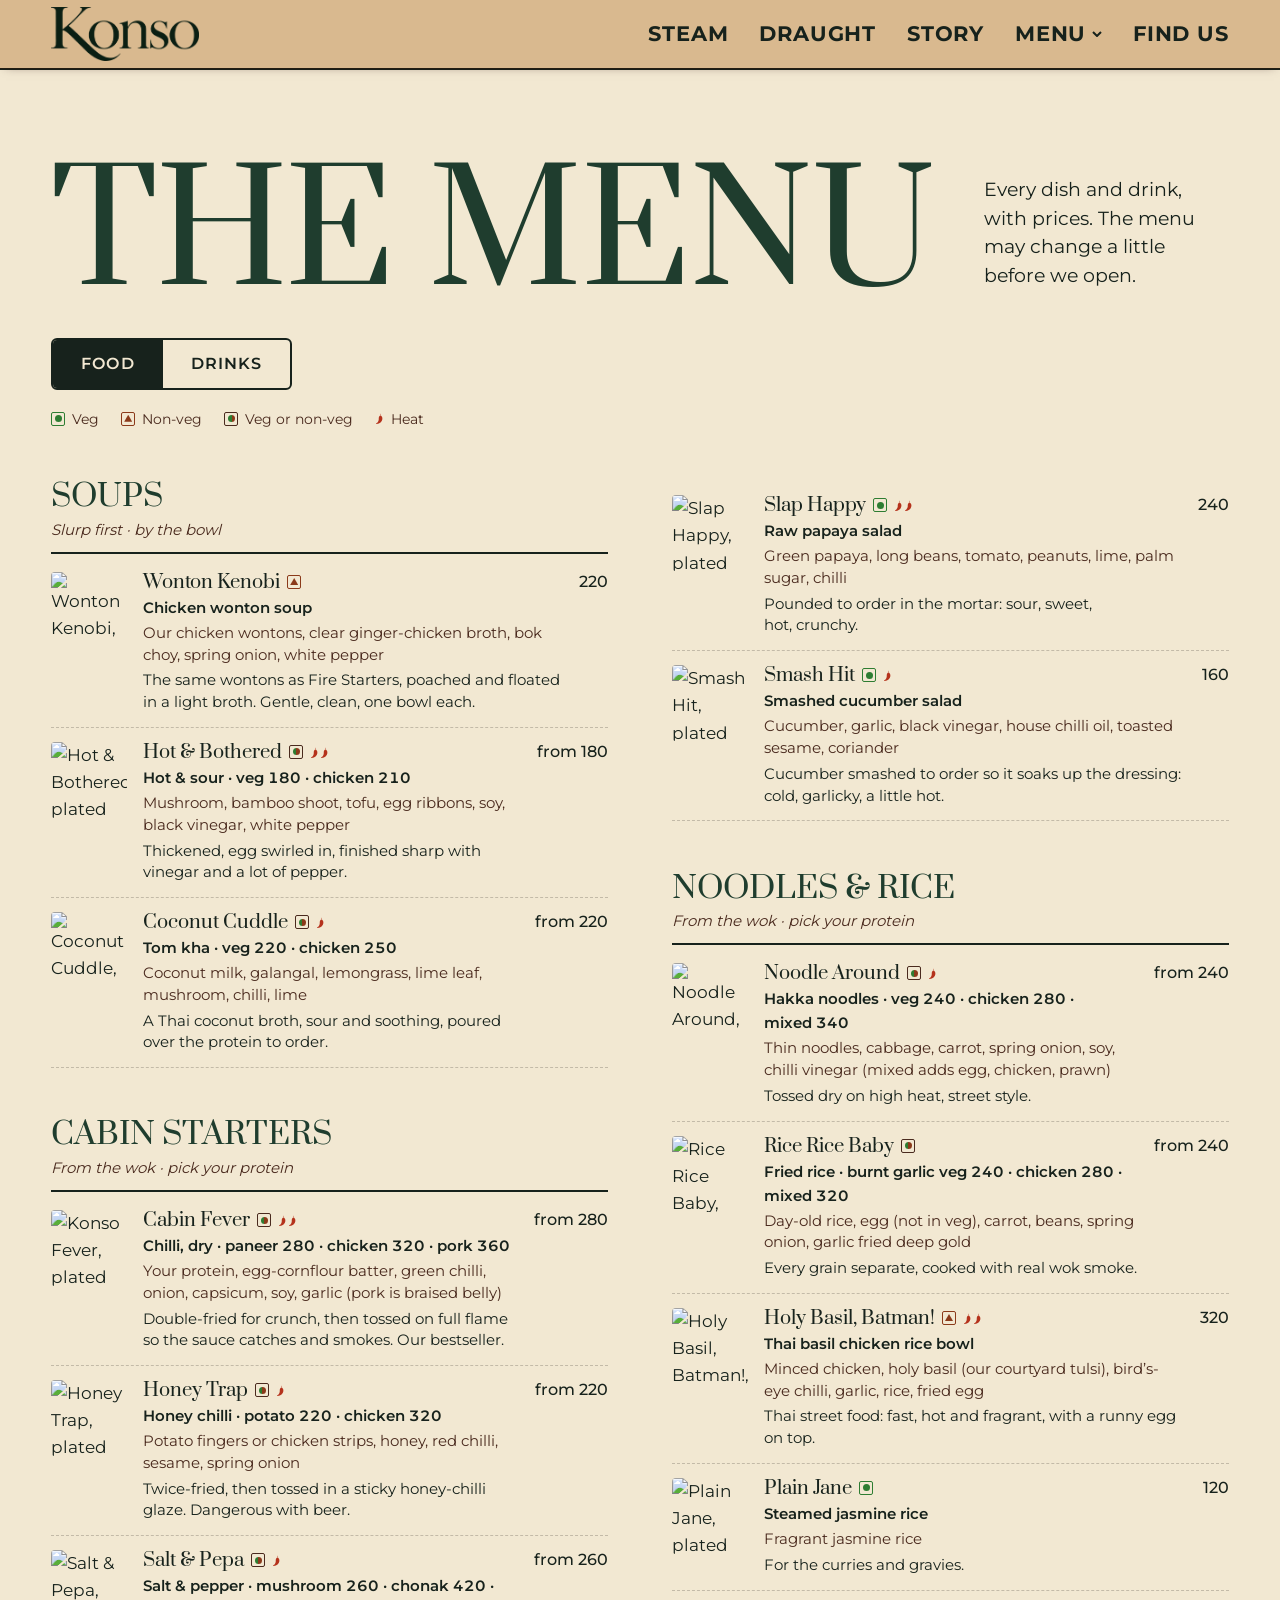
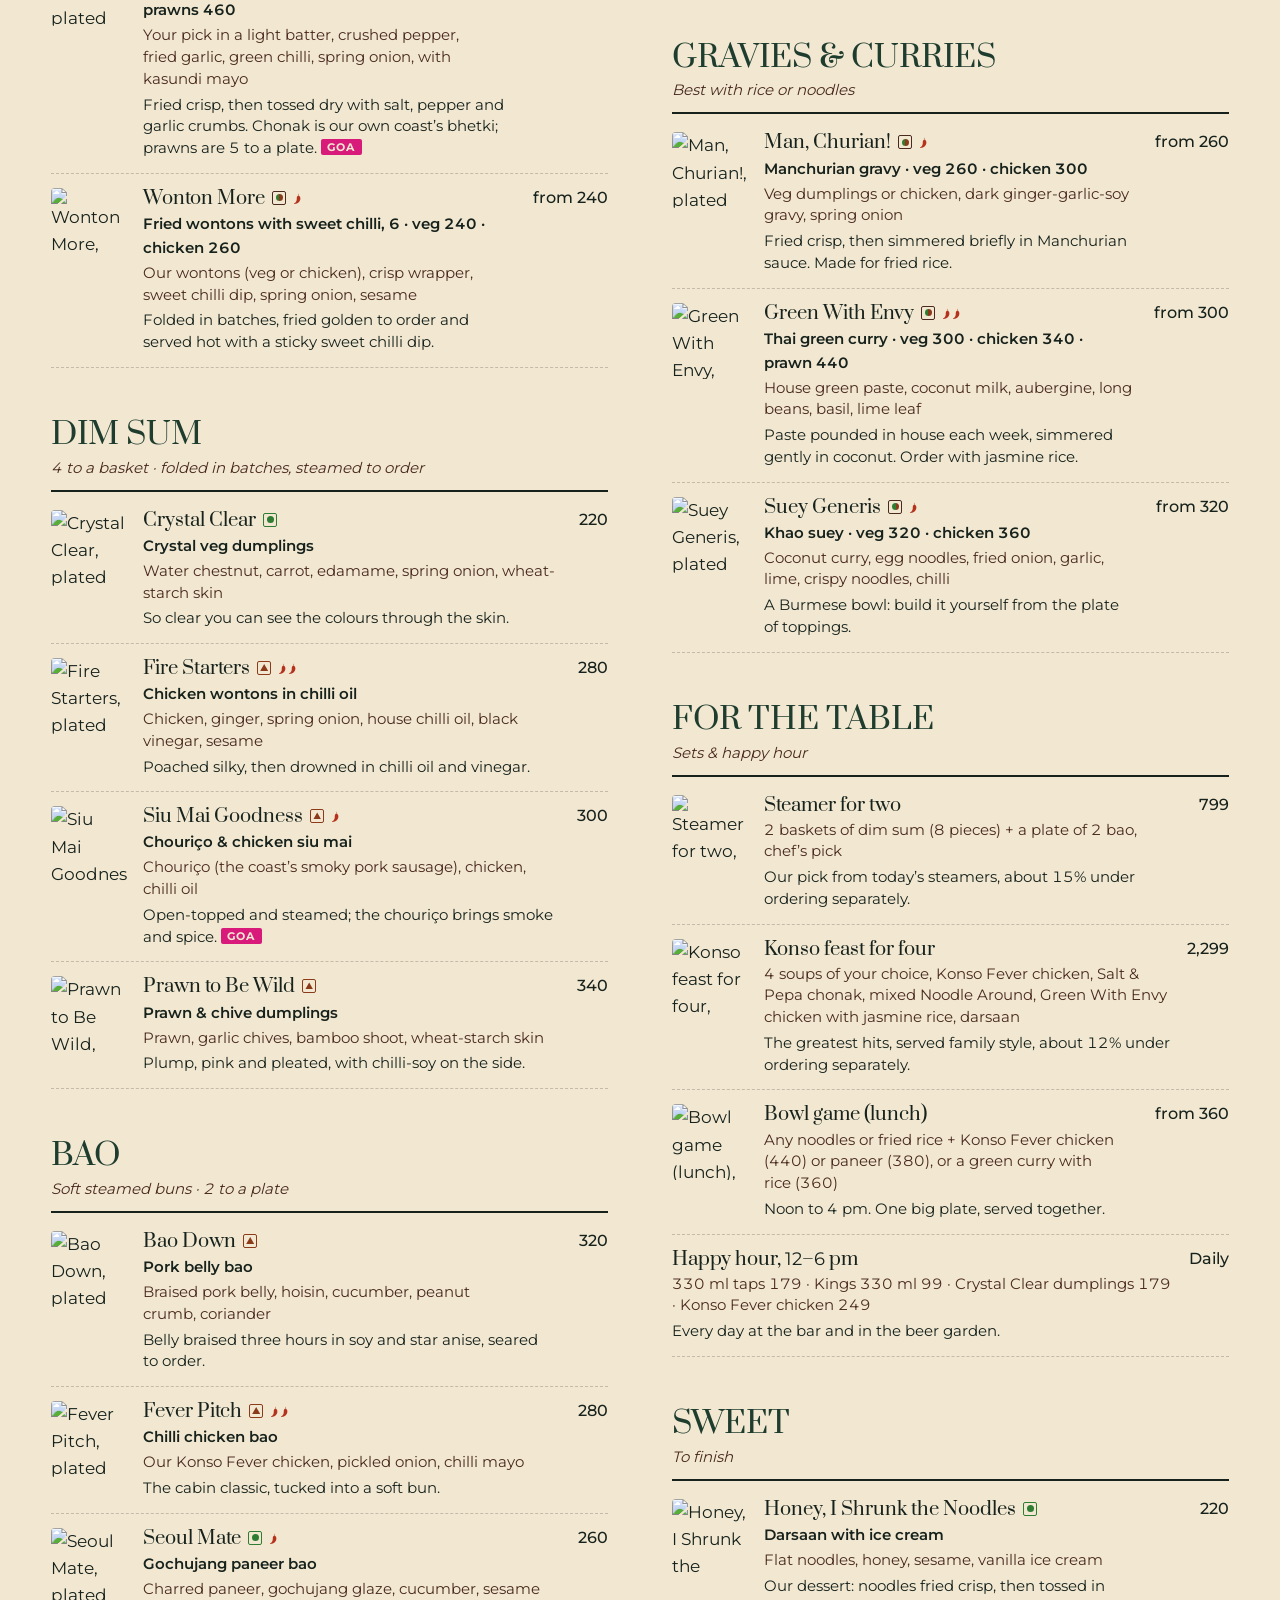
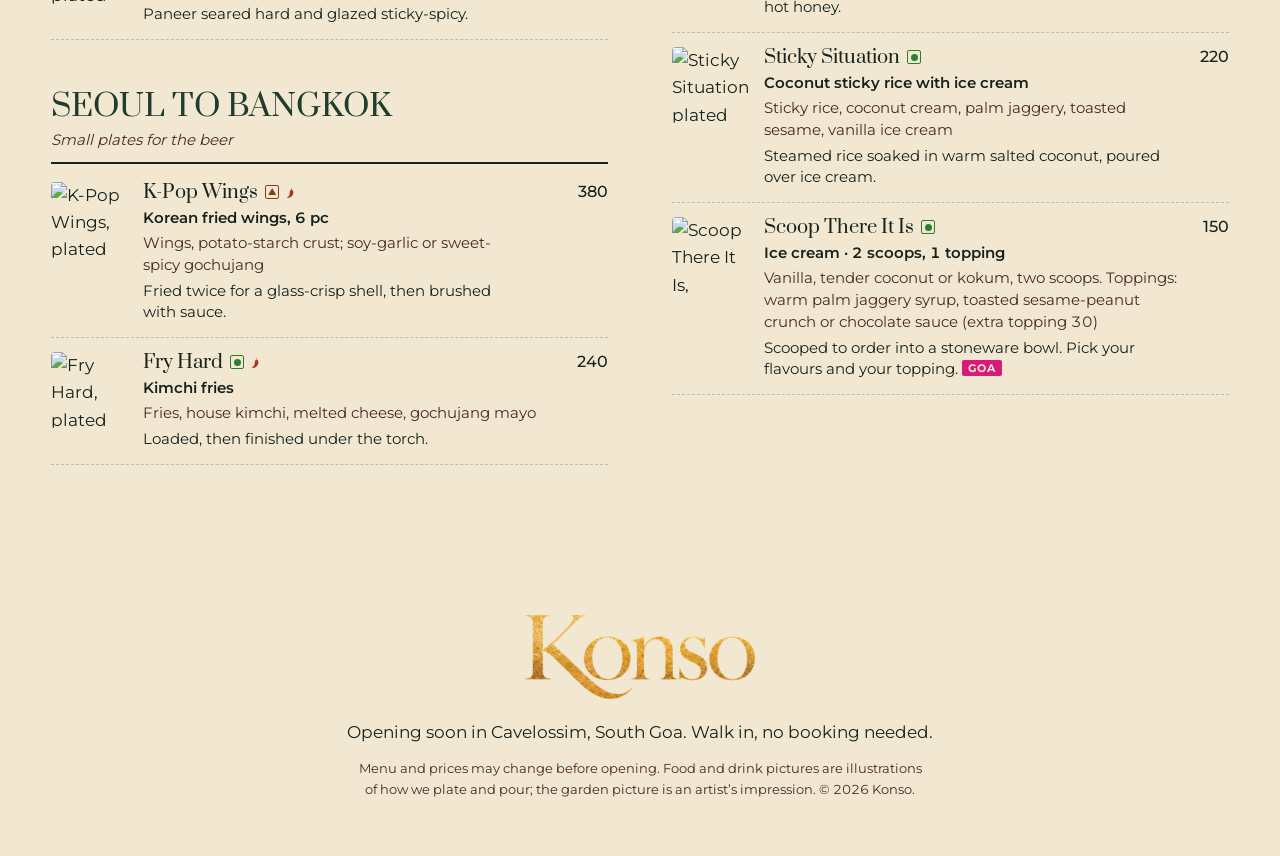
==== menu.html @ 9d72abcc "Full menu moves to its own page (menu.html), listed under Menu in the top rail Co-Authored-By: Claud" ====
<!doctype html>
<html lang="en-IN" class="no-js">
<head>
<meta charset="utf-8">
<meta name="viewport" content="width=device-width, initial-scale=1">
<title>Menu · Konso · Pan Asian Kitchen &amp; Pub</title>
<meta name="description" content="The full Konso menu with prices: dim sum, bao, wok, mains, curries, desserts, beer, spirits, cocktails and zero-proof drinks">
<meta name="theme-color" content="#1F3D2E">
<meta property="og:title" content="Konso · opening soon in Cavelossim">
<meta property="og:description" content="Dim sum, bao, craft beer and craft cocktails, in Cavelossim, South Goa.">
<meta property="og:image" content="https://singhgenics.github.io/Konso/assets/img/og.jpg">
<link rel="icon" href="assets/img/logo-icon.png">
<link rel="preload" href="assets/fonts/Prata-Regular.woff2" as="font" type="font/woff2" crossorigin>
<link rel="preload" href="assets/fonts/Montserrat.woff2" as="font" type="font/woff2" crossorigin>
<link rel="stylesheet" href="assets/site.css">
</head>
<body>
<a class="skip" href="#menu">Skip to the menu</a>

<header class="rail">
  <a class="rail-logo" href="./" aria-label="Konso, home page"><img src="assets/img/logo-line-green.webp" alt="Konso · Pan Asian Kitchen &amp; Pub" width="655" height="240"></a>
  <nav class="rail-nav" aria-label="Sections">
    <a href="./#steam">Steam</a>
    <a href="./#draught">Draught</a>
    <a href="./#story">Story</a>
    <div class="rail-drop">
      <button type="button" class="rail-drop-btn" aria-haspopup="true" aria-expanded="false">Menu <svg viewBox="0 0 10 6" aria-hidden="true"><path d="M1 1l4 4 4-4"/></svg></button>
      <div class="rail-drop-panel" role="menu">
        <a role="menuitem" href="menu.html" aria-current="page">Full menu</a>
        <a role="menuitem" href="https://singhgenics.github.io/Garden/menu/" target="_blank" rel="noopener">Picture menu<span> opens in a new tab</span></a>
      </div>
    </div>
    <a href="./#find">Find us</a>
  </nav>
</header>

<main id="top" class="menu-page">
<!-- THE MENU -->
<section class="menu" id="menu" aria-labelledby="menu-title">
  <header class="menu-head">
    <h2 class="giant" id="menu-title">The menu</h2>
    <p class="lede">Every dish and drink, with prices. The menu may change a little before we open.</p>
    <div class="tabs" role="tablist" aria-label="Menu">
      <button role="tab" id="tab-food" aria-controls="panel-food" aria-selected="true">Food</button>
      <button role="tab" id="tab-drinks" aria-controls="panel-drinks" aria-selected="false">Drinks</button>
    </div>
    <p class="key"><span><span class="diet diet-veg"></span>Veg</span><span><span class="diet diet-nonveg"></span>Non-veg</span><span><span class="diet diet-both"></span>Veg or non-veg</span><span><span class="heat"><svg viewBox="0 0 12 16" aria-hidden="true"><path d="M7.5 1.2c.3 1-.1 1.8-.9 2.3 2.4.6 3.6 2.6 3.2 5.4-.5 3.3-3.3 6.1-7.6 6.5-.7.1-1-.6-.4-1 2.5-1.6 3.4-3.9 3.2-6.2-.1-1.6.6-3.2 2-4.1-.4-.6-.4-1.4.1-2 .2-.4.4-.6.4-.9z"/></svg></span>Heat</span></p>
  </header>
  <div class="menu-body">
<div class="menu-panel" id="panel-food" role="tabpanel" aria-labelledby="tab-food"><div class="menu-col"><section class="menu-sec" id="m-soups" aria-labelledby="h-soups">
<header class="menu-sec-head"><h3 id="h-soups">Soups</h3><p>Slurp first · by the bowl</p></header>
<ul class="dish-list"><li class="dish has-img">
<img class="dish-img" src="assets/menu/wonton.webp" alt="Wonton Kenobi, plated" loading="lazy" decoding="async" width="640" height="478">
<div class="dish-body">
<h4 class="dish-name">Wonton <span class="nw">Kenobi<span class="diet diet-nonveg" title="Non-vegetarian"><span class="sr">Non-vegetarian</span></span></span></h4>
<p class="dish-sub">Chicken wonton soup</p>
<p class="dish-what">Our chicken wontons, clear ginger-chicken broth, bok choy, spring onion, white pepper</p>
<p class="dish-story">The same wontons as Fire Starters, poached and floated in a light broth. Gentle, clean, one bowl each.</p>
</div>
<p class="dish-price">220</p>
</li>
<li class="dish has-img">
<img class="dish-img" src="assets/menu/hotsour.webp" alt="Hot &amp; Bothered, plated" loading="lazy" decoding="async" width="640" height="478">
<div class="dish-body">
<h4 class="dish-name">Hot &amp; <span class="nw">Bothered<span class="diet diet-both" title="Veg or non-veg"><span class="sr">Veg or non-veg</span></span><span class="heat" title="Heat 2 of 2"><svg viewBox="0 0 12 16" aria-hidden="true"><path d="M7.5 1.2c.3 1-.1 1.8-.9 2.3 2.4.6 3.6 2.6 3.2 5.4-.5 3.3-3.3 6.1-7.6 6.5-.7.1-1-.6-.4-1 2.5-1.6 3.4-3.9 3.2-6.2-.1-1.6.6-3.2 2-4.1-.4-.6-.4-1.4.1-2 .2-.4.4-.6.4-.9z"/></svg><svg viewBox="0 0 12 16" aria-hidden="true"><path d="M7.5 1.2c.3 1-.1 1.8-.9 2.3 2.4.6 3.6 2.6 3.2 5.4-.5 3.3-3.3 6.1-7.6 6.5-.7.1-1-.6-.4-1 2.5-1.6 3.4-3.9 3.2-6.2-.1-1.6.6-3.2 2-4.1-.4-.6-.4-1.4.1-2 .2-.4.4-.6.4-.9z"/></svg><span class="sr">Heat 2 of 2</span></span></span></h4>
<p class="dish-sub">Hot &amp; sour · veg 180 · chicken 210</p>
<p class="dish-what">Mushroom, bamboo shoot, tofu, egg ribbons, soy, black vinegar, white pepper</p>
<p class="dish-story">Thickened, egg swirled in, finished sharp with vinegar and a lot of pepper.</p>
</div>
<p class="dish-price">from 180</p>
</li>
<li class="dish has-img">
<img class="dish-img" src="assets/menu/tomkha.webp" alt="Coconut Cuddle, plated" loading="lazy" decoding="async" width="640" height="478">
<div class="dish-body">
<h4 class="dish-name">Coconut <span class="nw">Cuddle<span class="diet diet-both" title="Veg or non-veg"><span class="sr">Veg or non-veg</span></span><span class="heat" title="Heat 1 of 2"><svg viewBox="0 0 12 16" aria-hidden="true"><path d="M7.5 1.2c.3 1-.1 1.8-.9 2.3 2.4.6 3.6 2.6 3.2 5.4-.5 3.3-3.3 6.1-7.6 6.5-.7.1-1-.6-.4-1 2.5-1.6 3.4-3.9 3.2-6.2-.1-1.6.6-3.2 2-4.1-.4-.6-.4-1.4.1-2 .2-.4.4-.6.4-.9z"/></svg><span class="sr">Heat 1 of 2</span></span></span></h4>
<p class="dish-sub">Tom kha · veg 220 · chicken 250</p>
<p class="dish-what">Coconut milk, galangal, lemongrass, lime leaf, mushroom, chilli, lime</p>
<p class="dish-story">A Thai coconut broth, sour and soothing, poured over the protein to order.</p>
</div>
<p class="dish-price">from 220</p>
</li></ul>
</section>
<section class="menu-sec" id="m-wok" aria-labelledby="h-wok">
<header class="menu-sec-head"><h3 id="h-wok">Cabin starters</h3><p>From the wok · pick your protein</p></header>
<ul class="dish-list"><li class="dish has-img">
<img class="dish-img" src="assets/menu/cabinfever.webp" alt="Konso Fever, plated" loading="lazy" decoding="async" width="640" height="478">
<div class="dish-body">
<h4 class="dish-name">Cabin <span class="nw">Fever<span class="diet diet-both" title="Veg or non-veg"><span class="sr">Veg or non-veg</span></span><span class="heat" title="Heat 2 of 2"><svg viewBox="0 0 12 16" aria-hidden="true"><path d="M7.5 1.2c.3 1-.1 1.8-.9 2.3 2.4.6 3.6 2.6 3.2 5.4-.5 3.3-3.3 6.1-7.6 6.5-.7.1-1-.6-.4-1 2.5-1.6 3.4-3.9 3.2-6.2-.1-1.6.6-3.2 2-4.1-.4-.6-.4-1.4.1-2 .2-.4.4-.6.4-.9z"/></svg><svg viewBox="0 0 12 16" aria-hidden="true"><path d="M7.5 1.2c.3 1-.1 1.8-.9 2.3 2.4.6 3.6 2.6 3.2 5.4-.5 3.3-3.3 6.1-7.6 6.5-.7.1-1-.6-.4-1 2.5-1.6 3.4-3.9 3.2-6.2-.1-1.6.6-3.2 2-4.1-.4-.6-.4-1.4.1-2 .2-.4.4-.6.4-.9z"/></svg><span class="sr">Heat 2 of 2</span></span></span></h4>
<p class="dish-sub">Chilli, dry · paneer 280 · chicken 320 · pork 360</p>
<p class="dish-what">Your protein, egg-cornflour batter, green chilli, onion, capsicum, soy, garlic (pork is braised belly)</p>
<p class="dish-story">Double-fried for crunch, then tossed on full flame so the sauce catches and smokes. Our bestseller.</p>
</div>
<p class="dish-price">from 280</p>
</li>
<li class="dish has-img">
<img class="dish-img" src="assets/menu/honeytrap.webp" alt="Honey Trap, plated" loading="lazy" decoding="async" width="640" height="478">
<div class="dish-body">
<h4 class="dish-name">Honey <span class="nw">Trap<span class="diet diet-both" title="Veg or non-veg"><span class="sr">Veg or non-veg</span></span><span class="heat" title="Heat 1 of 2"><svg viewBox="0 0 12 16" aria-hidden="true"><path d="M7.5 1.2c.3 1-.1 1.8-.9 2.3 2.4.6 3.6 2.6 3.2 5.4-.5 3.3-3.3 6.1-7.6 6.5-.7.1-1-.6-.4-1 2.5-1.6 3.4-3.9 3.2-6.2-.1-1.6.6-3.2 2-4.1-.4-.6-.4-1.4.1-2 .2-.4.4-.6.4-.9z"/></svg><span class="sr">Heat 1 of 2</span></span></span></h4>
<p class="dish-sub">Honey chilli · potato 220 · chicken 320</p>
<p class="dish-what">Potato fingers or chicken strips, honey, red chilli, sesame, spring onion</p>
<p class="dish-story">Twice-fried, then tossed in a sticky honey-chilli glaze. Dangerous with beer.</p>
</div>
<p class="dish-price">from 220</p>
</li>
<li class="dish has-img">
<img class="dish-img" src="assets/menu/saltpepa.webp" alt="Salt &amp; Pepa, plated" loading="lazy" decoding="async" width="640" height="478">
<div class="dish-body">
<h4 class="dish-name">Salt &amp; <span class="nw">Pepa<span class="diet diet-both" title="Veg or non-veg"><span class="sr">Veg or non-veg</span></span><span class="heat" title="Heat 1 of 2"><svg viewBox="0 0 12 16" aria-hidden="true"><path d="M7.5 1.2c.3 1-.1 1.8-.9 2.3 2.4.6 3.6 2.6 3.2 5.4-.5 3.3-3.3 6.1-7.6 6.5-.7.1-1-.6-.4-1 2.5-1.6 3.4-3.9 3.2-6.2-.1-1.6.6-3.2 2-4.1-.4-.6-.4-1.4.1-2 .2-.4.4-.6.4-.9z"/></svg><span class="sr">Heat 1 of 2</span></span></span></h4>
<p class="dish-sub">Salt &amp; pepper · mushroom 260 · chonak 420 · prawns 460</p>
<p class="dish-what">Your pick in a light batter, crushed pepper, fried garlic, green chilli, spring onion, with kasundi mayo</p>
<p class="dish-story">Fried crisp, then tossed dry with salt, pepper and garlic crumbs. Chonak is our own coast’s bhetki; prawns are 5 to a plate. <span class="tag">Goa</span></p>
</div>
<p class="dish-price">from 260</p>
</li>
<li class="dish has-img">
<img class="dish-img" src="assets/menu/wontonmore.webp" alt="Wonton More, plated" loading="lazy" decoding="async" width="640" height="478">
<div class="dish-body">
<h4 class="dish-name">Wonton <span class="nw">More<span class="diet diet-both" title="Veg or non-veg"><span class="sr">Veg or non-veg</span></span><span class="heat" title="Heat 1 of 2"><svg viewBox="0 0 12 16" aria-hidden="true"><path d="M7.5 1.2c.3 1-.1 1.8-.9 2.3 2.4.6 3.6 2.6 3.2 5.4-.5 3.3-3.3 6.1-7.6 6.5-.7.1-1-.6-.4-1 2.5-1.6 3.4-3.9 3.2-6.2-.1-1.6.6-3.2 2-4.1-.4-.6-.4-1.4.1-2 .2-.4.4-.6.4-.9z"/></svg><span class="sr">Heat 1 of 2</span></span></span></h4>
<p class="dish-sub">Fried wontons with sweet chilli, 6 · veg 240 · chicken 260</p>
<p class="dish-what">Our wontons (veg or chicken), crisp wrapper, sweet chilli dip, spring onion, sesame</p>
<p class="dish-story">Folded in batches, fried golden to order and served hot with a sticky sweet chilli dip.</p>
</div>
<p class="dish-price">from 240</p>
</li></ul>
</section>
<section class="menu-sec" id="m-dimsum" aria-labelledby="h-dimsum">
<header class="menu-sec-head"><h3 id="h-dimsum">Dim sum</h3><p>4 to a basket · folded in batches, steamed to order</p></header>
<ul class="dish-list"><li class="dish has-img">
<img class="dish-img" src="assets/menu/crystal.webp" alt="Crystal Clear, plated" loading="lazy" decoding="async" width="640" height="478">
<div class="dish-body">
<h4 class="dish-name">Crystal <span class="nw">Clear<span class="diet diet-veg" title="Vegetarian"><span class="sr">Vegetarian</span></span></span></h4>
<p class="dish-sub">Crystal veg dumplings</p>
<p class="dish-what">Water chestnut, carrot, edamame, spring onion, wheat-starch skin</p>
<p class="dish-story">So clear you can see the colours through the skin.</p>
</div>
<p class="dish-price">220</p>
</li>
<li class="dish has-img">
<img class="dish-img" src="assets/menu/firestarters.webp" alt="Fire Starters, plated" loading="lazy" decoding="async" width="640" height="478">
<div class="dish-body">
<h4 class="dish-name">Fire <span class="nw">Starters<span class="diet diet-nonveg" title="Non-vegetarian"><span class="sr">Non-vegetarian</span></span><span class="heat" title="Heat 2 of 2"><svg viewBox="0 0 12 16" aria-hidden="true"><path d="M7.5 1.2c.3 1-.1 1.8-.9 2.3 2.4.6 3.6 2.6 3.2 5.4-.5 3.3-3.3 6.1-7.6 6.5-.7.1-1-.6-.4-1 2.5-1.6 3.4-3.9 3.2-6.2-.1-1.6.6-3.2 2-4.1-.4-.6-.4-1.4.1-2 .2-.4.4-.6.4-.9z"/></svg><svg viewBox="0 0 12 16" aria-hidden="true"><path d="M7.5 1.2c.3 1-.1 1.8-.9 2.3 2.4.6 3.6 2.6 3.2 5.4-.5 3.3-3.3 6.1-7.6 6.5-.7.1-1-.6-.4-1 2.5-1.6 3.4-3.9 3.2-6.2-.1-1.6.6-3.2 2-4.1-.4-.6-.4-1.4.1-2 .2-.4.4-.6.4-.9z"/></svg><span class="sr">Heat 2 of 2</span></span></span></h4>
<p class="dish-sub">Chicken wontons in chilli oil</p>
<p class="dish-what">Chicken, ginger, spring onion, house chilli oil, black vinegar, sesame</p>
<p class="dish-story">Poached silky, then drowned in chilli oil and vinegar.</p>
</div>
<p class="dish-price">280</p>
</li>
<li class="dish has-img">
<img class="dish-img" src="assets/menu/siumai.webp" alt="Siu Mai Goodness, plated" loading="lazy" decoding="async" width="640" height="478">
<div class="dish-body">
<h4 class="dish-name">Siu Mai <span class="nw">Goodness<span class="diet diet-nonveg" title="Non-vegetarian"><span class="sr">Non-vegetarian</span></span><span class="heat" title="Heat 1 of 2"><svg viewBox="0 0 12 16" aria-hidden="true"><path d="M7.5 1.2c.3 1-.1 1.8-.9 2.3 2.4.6 3.6 2.6 3.2 5.4-.5 3.3-3.3 6.1-7.6 6.5-.7.1-1-.6-.4-1 2.5-1.6 3.4-3.9 3.2-6.2-.1-1.6.6-3.2 2-4.1-.4-.6-.4-1.4.1-2 .2-.4.4-.6.4-.9z"/></svg><span class="sr">Heat 1 of 2</span></span></span></h4>
<p class="dish-sub">Chouriço &amp; chicken siu mai</p>
<p class="dish-what">Chouriço (the coast’s smoky pork sausage), chicken, chilli oil</p>
<p class="dish-story">Open-topped and steamed; the chouriço brings smoke and spice. <span class="tag">Goa</span></p>
</div>
<p class="dish-price">300</p>
</li>
<li class="dish has-img">
<img class="dish-img" src="assets/menu/prawndump.webp" alt="Prawn to Be Wild, plated" loading="lazy" decoding="async" width="640" height="478">
<div class="dish-body">
<h4 class="dish-name">Prawn to Be <span class="nw">Wild<span class="diet diet-nonveg" title="Non-vegetarian"><span class="sr">Non-vegetarian</span></span></span></h4>
<p class="dish-sub">Prawn &amp; chive dumplings</p>
<p class="dish-what">Prawn, garlic chives, bamboo shoot, wheat-starch skin</p>
<p class="dish-story">Plump, pink and pleated, with chilli-soy on the side.</p>
</div>
<p class="dish-price">340</p>
</li></ul>
</section>
<section class="menu-sec" id="m-bao" aria-labelledby="h-bao">
<header class="menu-sec-head"><h3 id="h-bao">Bao</h3><p>Soft steamed buns · 2 to a plate</p></header>
<ul class="dish-list"><li class="dish has-img">
<img class="dish-img" src="assets/menu/baodown.webp" alt="Bao Down, plated" loading="lazy" decoding="async" width="640" height="478">
<div class="dish-body">
<h4 class="dish-name">Bao <span class="nw">Down<span class="diet diet-nonveg" title="Non-vegetarian"><span class="sr">Non-vegetarian</span></span></span></h4>
<p class="dish-sub">Pork belly bao</p>
<p class="dish-what">Braised pork belly, hoisin, cucumber, peanut crumb, coriander</p>
<p class="dish-story">Belly braised three hours in soy and star anise, seared to order.</p>
</div>
<p class="dish-price">320</p>
</li>
<li class="dish has-img">
<img class="dish-img" src="assets/menu/feverpitch.webp" alt="Fever Pitch, plated" loading="lazy" decoding="async" width="640" height="478">
<div class="dish-body">
<h4 class="dish-name">Fever <span class="nw">Pitch<span class="diet diet-nonveg" title="Non-vegetarian"><span class="sr">Non-vegetarian</span></span><span class="heat" title="Heat 2 of 2"><svg viewBox="0 0 12 16" aria-hidden="true"><path d="M7.5 1.2c.3 1-.1 1.8-.9 2.3 2.4.6 3.6 2.6 3.2 5.4-.5 3.3-3.3 6.1-7.6 6.5-.7.1-1-.6-.4-1 2.5-1.6 3.4-3.9 3.2-6.2-.1-1.6.6-3.2 2-4.1-.4-.6-.4-1.4.1-2 .2-.4.4-.6.4-.9z"/></svg><svg viewBox="0 0 12 16" aria-hidden="true"><path d="M7.5 1.2c.3 1-.1 1.8-.9 2.3 2.4.6 3.6 2.6 3.2 5.4-.5 3.3-3.3 6.1-7.6 6.5-.7.1-1-.6-.4-1 2.5-1.6 3.4-3.9 3.2-6.2-.1-1.6.6-3.2 2-4.1-.4-.6-.4-1.4.1-2 .2-.4.4-.6.4-.9z"/></svg><span class="sr">Heat 2 of 2</span></span></span></h4>
<p class="dish-sub">Chilli chicken bao</p>
<p class="dish-what">Our Konso Fever chicken, pickled onion, chilli mayo</p>
<p class="dish-story">The cabin classic, tucked into a soft bun.</p>
</div>
<p class="dish-price">280</p>
</li>
<li class="dish has-img">
<img class="dish-img" src="assets/menu/seoulmate.webp" alt="Seoul Mate, plated" loading="lazy" decoding="async" width="640" height="478">
<div class="dish-body">
<h4 class="dish-name">Seoul <span class="nw">Mate<span class="diet diet-veg" title="Vegetarian"><span class="sr">Vegetarian</span></span><span class="heat" title="Heat 1 of 2"><svg viewBox="0 0 12 16" aria-hidden="true"><path d="M7.5 1.2c.3 1-.1 1.8-.9 2.3 2.4.6 3.6 2.6 3.2 5.4-.5 3.3-3.3 6.1-7.6 6.5-.7.1-1-.6-.4-1 2.5-1.6 3.4-3.9 3.2-6.2-.1-1.6.6-3.2 2-4.1-.4-.6-.4-1.4.1-2 .2-.4.4-.6.4-.9z"/></svg><span class="sr">Heat 1 of 2</span></span></span></h4>
<p class="dish-sub">Gochujang paneer bao</p>
<p class="dish-what">Charred paneer, gochujang glaze, cucumber, sesame</p>
<p class="dish-story">Paneer seared hard and glazed sticky-spicy.</p>
</div>
<p class="dish-price">260</p>
</li></ul>
</section>
<section class="menu-sec" id="m-korean" aria-labelledby="h-korean">
<header class="menu-sec-head"><h3 id="h-korean">Seoul to Bangkok</h3><p>Small plates for the beer</p></header>
<ul class="dish-list"><li class="dish has-img">
<img class="dish-img" src="assets/menu/kpop.webp" alt="K-Pop Wings, plated" loading="lazy" decoding="async" width="640" height="478">
<div class="dish-body">
<h4 class="dish-name">K-Pop <span class="nw">Wings<span class="diet diet-nonveg" title="Non-vegetarian"><span class="sr">Non-vegetarian</span></span><span class="heat" title="Heat 1 of 2"><svg viewBox="0 0 12 16" aria-hidden="true"><path d="M7.5 1.2c.3 1-.1 1.8-.9 2.3 2.4.6 3.6 2.6 3.2 5.4-.5 3.3-3.3 6.1-7.6 6.5-.7.1-1-.6-.4-1 2.5-1.6 3.4-3.9 3.2-6.2-.1-1.6.6-3.2 2-4.1-.4-.6-.4-1.4.1-2 .2-.4.4-.6.4-.9z"/></svg><span class="sr">Heat 1 of 2</span></span></span></h4>
<p class="dish-sub">Korean fried wings, 6 pc</p>
<p class="dish-what">Wings, potato-starch crust; soy-garlic or sweet-spicy gochujang</p>
<p class="dish-story">Fried twice for a glass-crisp shell, then brushed with sauce.</p>
</div>
<p class="dish-price">380</p>
</li>
<li class="dish has-img">
<img class="dish-img" src="assets/menu/fryhard.webp" alt="Fry Hard, plated" loading="lazy" decoding="async" width="640" height="478">
<div class="dish-body">
<h4 class="dish-name">Fry <span class="nw">Hard<span class="diet diet-veg" title="Vegetarian"><span class="sr">Vegetarian</span></span><span class="heat" title="Heat 1 of 2"><svg viewBox="0 0 12 16" aria-hidden="true"><path d="M7.5 1.2c.3 1-.1 1.8-.9 2.3 2.4.6 3.6 2.6 3.2 5.4-.5 3.3-3.3 6.1-7.6 6.5-.7.1-1-.6-.4-1 2.5-1.6 3.4-3.9 3.2-6.2-.1-1.6.6-3.2 2-4.1-.4-.6-.4-1.4.1-2 .2-.4.4-.6.4-.9z"/></svg><span class="sr">Heat 1 of 2</span></span></span></h4>
<p class="dish-sub">Kimchi fries</p>
<p class="dish-what">Fries, house kimchi, melted cheese, gochujang mayo</p>
<p class="dish-story">Loaded, then finished under the torch.</p>
</div>
<p class="dish-price">240</p>
</li>
<li class="dish has-img">
<img class="dish-img" src="assets/menu/slaphappy.webp" alt="Slap Happy, plated" loading="lazy" decoding="async" width="640" height="478">
<div class="dish-body">
<h4 class="dish-name">Slap <span class="nw">Happy<span class="diet diet-veg" title="Vegetarian"><span class="sr">Vegetarian</span></span><span class="heat" title="Heat 2 of 2"><svg viewBox="0 0 12 16" aria-hidden="true"><path d="M7.5 1.2c.3 1-.1 1.8-.9 2.3 2.4.6 3.6 2.6 3.2 5.4-.5 3.3-3.3 6.1-7.6 6.5-.7.1-1-.6-.4-1 2.5-1.6 3.4-3.9 3.2-6.2-.1-1.6.6-3.2 2-4.1-.4-.6-.4-1.4.1-2 .2-.4.4-.6.4-.9z"/></svg><svg viewBox="0 0 12 16" aria-hidden="true"><path d="M7.5 1.2c.3 1-.1 1.8-.9 2.3 2.4.6 3.6 2.6 3.2 5.4-.5 3.3-3.3 6.1-7.6 6.5-.7.1-1-.6-.4-1 2.5-1.6 3.4-3.9 3.2-6.2-.1-1.6.6-3.2 2-4.1-.4-.6-.4-1.4.1-2 .2-.4.4-.6.4-.9z"/></svg><span class="sr">Heat 2 of 2</span></span></span></h4>
<p class="dish-sub">Raw papaya salad</p>
<p class="dish-what">Green papaya, long beans, tomato, peanuts, lime, palm sugar, chilli</p>
<p class="dish-story">Pounded to order in the mortar: sour, sweet, hot, crunchy.</p>
</div>
<p class="dish-price">240</p>
</li>
<li class="dish has-img">
<img class="dish-img" src="assets/menu/smashhit.webp" alt="Smash Hit, plated" loading="lazy" decoding="async" width="640" height="478">
<div class="dish-body">
<h4 class="dish-name">Smash <span class="nw">Hit<span class="diet diet-veg" title="Vegetarian"><span class="sr">Vegetarian</span></span><span class="heat" title="Heat 1 of 2"><svg viewBox="0 0 12 16" aria-hidden="true"><path d="M7.5 1.2c.3 1-.1 1.8-.9 2.3 2.4.6 3.6 2.6 3.2 5.4-.5 3.3-3.3 6.1-7.6 6.5-.7.1-1-.6-.4-1 2.5-1.6 3.4-3.9 3.2-6.2-.1-1.6.6-3.2 2-4.1-.4-.6-.4-1.4.1-2 .2-.4.4-.6.4-.9z"/></svg><span class="sr">Heat 1 of 2</span></span></span></h4>
<p class="dish-sub">Smashed cucumber salad</p>
<p class="dish-what">Cucumber, garlic, black vinegar, house chilli oil, toasted sesame, coriander</p>
<p class="dish-story">Cucumber smashed to order so it soaks up the dressing: cold, garlicky, a little hot.</p>
</div>
<p class="dish-price">160</p>
</li></ul>
</section></div>
<div class="menu-col"><section class="menu-sec" id="m-mains" aria-labelledby="h-mains">
<header class="menu-sec-head"><h3 id="h-mains">Noodles &amp; rice</h3><p>From the wok · pick your protein</p></header>
<ul class="dish-list"><li class="dish has-img">
<img class="dish-img" src="assets/menu/noodlearound.webp" alt="Noodle Around, plated" loading="lazy" decoding="async" width="640" height="478">
<div class="dish-body">
<h4 class="dish-name">Noodle <span class="nw">Around<span class="diet diet-both" title="Veg or non-veg"><span class="sr">Veg or non-veg</span></span><span class="heat" title="Heat 1 of 2"><svg viewBox="0 0 12 16" aria-hidden="true"><path d="M7.5 1.2c.3 1-.1 1.8-.9 2.3 2.4.6 3.6 2.6 3.2 5.4-.5 3.3-3.3 6.1-7.6 6.5-.7.1-1-.6-.4-1 2.5-1.6 3.4-3.9 3.2-6.2-.1-1.6.6-3.2 2-4.1-.4-.6-.4-1.4.1-2 .2-.4.4-.6.4-.9z"/></svg><span class="sr">Heat 1 of 2</span></span></span></h4>
<p class="dish-sub">Hakka noodles · veg 240 · chicken 280 · mixed 340</p>
<p class="dish-what">Thin noodles, cabbage, carrot, spring onion, soy, chilli vinegar (mixed adds egg, chicken, prawn)</p>
<p class="dish-story">Tossed dry on high heat, street style.</p>
</div>
<p class="dish-price">from 240</p>
</li>
<li class="dish has-img">
<img class="dish-img" src="assets/menu/ricebaby.webp" alt="Rice Rice Baby, plated" loading="lazy" decoding="async" width="640" height="478">
<div class="dish-body">
<h4 class="dish-name">Rice Rice <span class="nw">Baby<span class="diet diet-both" title="Veg or non-veg"><span class="sr">Veg or non-veg</span></span></span></h4>
<p class="dish-sub">Fried rice · burnt garlic veg 240 · chicken 280 · mixed 320</p>
<p class="dish-what">Day-old rice, egg (not in veg), carrot, beans, spring onion, garlic fried deep gold</p>
<p class="dish-story">Every grain separate, cooked with real wok smoke.</p>
</div>
<p class="dish-price">from 240</p>
</li>
<li class="dish has-img">
<img class="dish-img" src="assets/menu/holybasil.webp" alt="Holy Basil, Batman!, plated" loading="lazy" decoding="async" width="640" height="478">
<div class="dish-body">
<h4 class="dish-name">Holy Basil, <span class="nw">Batman!<span class="diet diet-nonveg" title="Non-vegetarian"><span class="sr">Non-vegetarian</span></span><span class="heat" title="Heat 2 of 2"><svg viewBox="0 0 12 16" aria-hidden="true"><path d="M7.5 1.2c.3 1-.1 1.8-.9 2.3 2.4.6 3.6 2.6 3.2 5.4-.5 3.3-3.3 6.1-7.6 6.5-.7.1-1-.6-.4-1 2.5-1.6 3.4-3.9 3.2-6.2-.1-1.6.6-3.2 2-4.1-.4-.6-.4-1.4.1-2 .2-.4.4-.6.4-.9z"/></svg><svg viewBox="0 0 12 16" aria-hidden="true"><path d="M7.5 1.2c.3 1-.1 1.8-.9 2.3 2.4.6 3.6 2.6 3.2 5.4-.5 3.3-3.3 6.1-7.6 6.5-.7.1-1-.6-.4-1 2.5-1.6 3.4-3.9 3.2-6.2-.1-1.6.6-3.2 2-4.1-.4-.6-.4-1.4.1-2 .2-.4.4-.6.4-.9z"/></svg><span class="sr">Heat 2 of 2</span></span></span></h4>
<p class="dish-sub">Thai basil chicken rice bowl</p>
<p class="dish-what">Minced chicken, holy basil (our courtyard tulsi), bird’s-eye chilli, garlic, rice, fried egg</p>
<p class="dish-story">Thai street food: fast, hot and fragrant, with a runny egg on top.</p>
</div>
<p class="dish-price">320</p>
</li>
<li class="dish has-img">
<img class="dish-img" src="assets/menu/plainjane.webp" alt="Plain Jane, plated" loading="lazy" decoding="async" width="640" height="478">
<div class="dish-body">
<h4 class="dish-name">Plain <span class="nw">Jane<span class="diet diet-veg" title="Vegetarian"><span class="sr">Vegetarian</span></span></span></h4>
<p class="dish-sub">Steamed jasmine rice</p>
<p class="dish-what">Fragrant jasmine rice</p>
<p class="dish-story">For the curries and gravies.</p>
</div>
<p class="dish-price">120</p>
</li></ul>
</section>
<section class="menu-sec" id="m-curries" aria-labelledby="h-curries">
<header class="menu-sec-head"><h3 id="h-curries">Gravies &amp; curries</h3><p>Best with rice or noodles</p></header>
<ul class="dish-list"><li class="dish has-img">
<img class="dish-img" src="assets/menu/manchurian.webp" alt="Man, Churian!, plated" loading="lazy" decoding="async" width="640" height="478">
<div class="dish-body">
<h4 class="dish-name">Man, <span class="nw">Churian!<span class="diet diet-both" title="Veg or non-veg"><span class="sr">Veg or non-veg</span></span><span class="heat" title="Heat 1 of 2"><svg viewBox="0 0 12 16" aria-hidden="true"><path d="M7.5 1.2c.3 1-.1 1.8-.9 2.3 2.4.6 3.6 2.6 3.2 5.4-.5 3.3-3.3 6.1-7.6 6.5-.7.1-1-.6-.4-1 2.5-1.6 3.4-3.9 3.2-6.2-.1-1.6.6-3.2 2-4.1-.4-.6-.4-1.4.1-2 .2-.4.4-.6.4-.9z"/></svg><span class="sr">Heat 1 of 2</span></span></span></h4>
<p class="dish-sub">Manchurian gravy · veg 260 · chicken 300</p>
<p class="dish-what">Veg dumplings or chicken, dark ginger-garlic-soy gravy, spring onion</p>
<p class="dish-story">Fried crisp, then simmered briefly in Manchurian sauce. Made for fried rice.</p>
</div>
<p class="dish-price">from 260</p>
</li>
<li class="dish has-img">
<img class="dish-img" src="assets/menu/greencurry.webp" alt="Green With Envy, plated" loading="lazy" decoding="async" width="640" height="478">
<div class="dish-body">
<h4 class="dish-name">Green With <span class="nw">Envy<span class="diet diet-both" title="Veg or non-veg"><span class="sr">Veg or non-veg</span></span><span class="heat" title="Heat 2 of 2"><svg viewBox="0 0 12 16" aria-hidden="true"><path d="M7.5 1.2c.3 1-.1 1.8-.9 2.3 2.4.6 3.6 2.6 3.2 5.4-.5 3.3-3.3 6.1-7.6 6.5-.7.1-1-.6-.4-1 2.5-1.6 3.4-3.9 3.2-6.2-.1-1.6.6-3.2 2-4.1-.4-.6-.4-1.4.1-2 .2-.4.4-.6.4-.9z"/></svg><svg viewBox="0 0 12 16" aria-hidden="true"><path d="M7.5 1.2c.3 1-.1 1.8-.9 2.3 2.4.6 3.6 2.6 3.2 5.4-.5 3.3-3.3 6.1-7.6 6.5-.7.1-1-.6-.4-1 2.5-1.6 3.4-3.9 3.2-6.2-.1-1.6.6-3.2 2-4.1-.4-.6-.4-1.4.1-2 .2-.4.4-.6.4-.9z"/></svg><span class="sr">Heat 2 of 2</span></span></span></h4>
<p class="dish-sub">Thai green curry · veg 300 · chicken 340 · prawn 440</p>
<p class="dish-what">House green paste, coconut milk, aubergine, long beans, basil, lime leaf</p>
<p class="dish-story">Paste pounded in house each week, simmered gently in coconut. Order with jasmine rice.</p>
</div>
<p class="dish-price">from 300</p>
</li>
<li class="dish has-img">
<img class="dish-img" src="assets/menu/khaosuey.webp" alt="Suey Generis, plated" loading="lazy" decoding="async" width="640" height="478">
<div class="dish-body">
<h4 class="dish-name">Suey <span class="nw">Generis<span class="diet diet-both" title="Veg or non-veg"><span class="sr">Veg or non-veg</span></span><span class="heat" title="Heat 1 of 2"><svg viewBox="0 0 12 16" aria-hidden="true"><path d="M7.5 1.2c.3 1-.1 1.8-.9 2.3 2.4.6 3.6 2.6 3.2 5.4-.5 3.3-3.3 6.1-7.6 6.5-.7.1-1-.6-.4-1 2.5-1.6 3.4-3.9 3.2-6.2-.1-1.6.6-3.2 2-4.1-.4-.6-.4-1.4.1-2 .2-.4.4-.6.4-.9z"/></svg><span class="sr">Heat 1 of 2</span></span></span></h4>
<p class="dish-sub">Khao suey · veg 320 · chicken 360</p>
<p class="dish-what">Coconut curry, egg noodles, fried onion, garlic, lime, crispy noodles, chilli</p>
<p class="dish-story">A Burmese bowl: build it yourself from the plate of toppings.</p>
</div>
<p class="dish-price">from 320</p>
</li></ul>
</section>
<section class="menu-sec" id="m-table" aria-labelledby="h-table">
<header class="menu-sec-head"><h3 id="h-table">For the table</h3><p>Sets &amp; happy hour</p></header>
<ul class="dish-list"><li class="dish has-img">
<img class="dish-img" src="assets/menu/steamer2.webp" alt="Steamer for two, plated" loading="lazy" decoding="async" width="640" height="478">
<div class="dish-body">
<h4 class="dish-name">Steamer for <span class="nw">two<span class="heat" title="Heat set of 2"><span class="sr">Heat set of 2</span></span></span></h4>

<p class="dish-what">2 baskets of dim sum (8 pieces) + a plate of 2 bao, chef’s pick</p>
<p class="dish-story">Our pick from today’s steamers, about 15% under ordering separately.</p>
</div>
<p class="dish-price">799</p>
</li>
<li class="dish has-img">
<img class="dish-img" src="assets/menu/feast.webp" alt="Konso feast for four, plated" loading="lazy" decoding="async" width="640" height="478">
<div class="dish-body">
<h4 class="dish-name">Konso feast for <span class="nw">four<span class="heat" title="Heat set of 2"><span class="sr">Heat set of 2</span></span></span></h4>

<p class="dish-what">4 soups of your choice, Konso Fever chicken, Salt &amp; Pepa chonak, mixed Noodle Around, Green With Envy chicken with jasmine rice, darsaan</p>
<p class="dish-story">The greatest hits, served family style, about 12% under ordering separately.</p>
</div>
<p class="dish-price">2,299</p>
</li>
<li class="dish has-img">
<img class="dish-img" src="assets/menu/bowlgame.webp" alt="Bowl game (lunch), plated" loading="lazy" decoding="async" width="640" height="478">
<div class="dish-body">
<h4 class="dish-name">Bowl game (lunch)</h4>

<p class="dish-what">Any noodles or fried rice + Konso Fever chicken (440) or paneer (380), or a green curry with rice (360)</p>
<p class="dish-story">Noon to 4 pm. One big plate, served together.</p>
</div>
<p class="dish-price">from 360</p>
</li>
<li class="dish">

<div class="dish-body">
<h4 class="dish-name">Happy hour, 12–6 pm</h4>

<p class="dish-what">330 ml taps 179 · Kings 330 ml 99 · Crystal Clear dumplings 179 · Konso Fever chicken 249</p>
<p class="dish-story">Every day at the bar and in the beer garden.</p>
</div>
<p class="dish-price">Daily</p>
</li></ul>
</section>
<section class="menu-sec" id="m-sweet" aria-labelledby="h-sweet">
<header class="menu-sec-head"><h3 id="h-sweet">Sweet</h3><p>To finish</p></header>
<ul class="dish-list"><li class="dish has-img">
<img class="dish-img" src="assets/menu/darsaan.webp" alt="Honey, I Shrunk the Noodles, plated" loading="lazy" decoding="async" width="640" height="478">
<div class="dish-body">
<h4 class="dish-name">Honey, I Shrunk the <span class="nw">Noodles<span class="diet diet-veg" title="Vegetarian"><span class="sr">Vegetarian</span></span></span></h4>
<p class="dish-sub">Darsaan with ice cream</p>
<p class="dish-what">Flat noodles, honey, sesame, vanilla ice cream</p>
<p class="dish-story">Our dessert: noodles fried crisp, then tossed in hot honey.</p>
</div>
<p class="dish-price">220</p>
</li>
<li class="dish has-img">
<img class="dish-img" src="assets/menu/sticky.webp" alt="Sticky Situation, plated" loading="lazy" decoding="async" width="640" height="478">
<div class="dish-body">
<h4 class="dish-name">Sticky <span class="nw">Situation<span class="diet diet-veg" title="Vegetarian"><span class="sr">Vegetarian</span></span></span></h4>
<p class="dish-sub">Coconut sticky rice with ice cream</p>
<p class="dish-what">Sticky rice, coconut cream, palm jaggery, toasted sesame, vanilla ice cream</p>
<p class="dish-story">Steamed rice soaked in warm salted coconut, poured over ice cream.</p>
</div>
<p class="dish-price">220</p>
</li>
<li class="dish has-img">
<img class="dish-img" src="assets/menu/scoop.webp" alt="Scoop There It Is, plated" loading="lazy" decoding="async" width="640" height="478">
<div class="dish-body">
<h4 class="dish-name">Scoop There It <span class="nw">Is<span class="diet diet-veg" title="Vegetarian"><span class="sr">Vegetarian</span></span></span></h4>
<p class="dish-sub">Ice cream · 2 scoops, 1 topping</p>
<p class="dish-what">Vanilla, tender coconut or kokum, two scoops. Toppings: warm palm jaggery syrup, toasted sesame-peanut crunch or chocolate sauce (extra topping 30)</p>
<p class="dish-story">Scooped to order into a stoneware bowl. Pick your flavours and your topping. <span class="tag">Goa</span></p>
</div>
<p class="dish-price">150</p>
</li></ul>
</section></div></div>
<div class="menu-panel" id="panel-drinks" role="tabpanel" aria-labelledby="tab-drinks"><div class="menu-col"><section class="menu-sec" id="m-tap" aria-labelledby="h-tap">
<header class="menu-sec-head"><h3 id="h-tap">Beer</h3><p>Three craft taps from up the coast, plus two in the bottle · draught 330 ml / 500 ml</p></header>
<ul class="dish-list"><li class="dish has-img">
<img class="dish-img" src="assets/menu/crisp.webp" alt="Comrade Crisp, plated" loading="lazy" decoding="async" width="640" height="478">
<div class="dish-body">
<h4 class="dish-name">Comrade <span class="nw">Crisp<span class="heat" title="Heat pint,#f2c24a of 2"><span class="sr">Heat pint,#f2c24a of 2</span></span></span></h4>
<p class="dish-sub">People’s Lager · on tap</p>
<p class="dish-what">Pilsner malt, Japanese rice, noble hops</p>
<p class="dish-story">A light rice lager from a small farm-to-barrel brewery in Sangolda. Crisp and clean: the beach beer.</p>
</div>
<p class="dish-price">220 / 300</p>
</li>
<li class="dish has-img">
<img class="dish-img" src="assets/menu/gose.webp" alt="Gose Bumps, plated" loading="lazy" decoding="async" width="640" height="478">
<div class="dish-body">
<h4 class="dish-name">Gose <span class="nw">Bumps<span class="heat" title="Heat pint,#d86a7a of 2"><span class="sr">Heat pint,#d86a7a of 2</span></span></span></h4>
<p class="dish-sub">Susegado Kokum Gose · on tap</p>
<p class="dish-what">Wheat, kokum, sea salt, lactic culture</p>
<p class="dish-story">Tart, salty and pink, soured with kokum from our own coast. The one to try first.</p>
</div>
<p class="dish-price">260 / 350</p>
</li>
<li class="dish has-img">
<img class="dish-img" src="assets/menu/gimme.webp" alt="Gimme Gimme Gimme, plated" loading="lazy" decoding="async" width="640" height="478">
<div class="dish-body">
<h4 class="dish-name">Gimme Gimme <span class="nw">Gimme<span class="heat" title="Heat pint,#d99a3a of 2"><span class="sr">Heat pint,#d99a3a of 2</span></span></span></h4>
<p class="dish-sub">Guest tap · rotating</p>
<p class="dish-what">Eight Finger Eddie IPA, Susegado Vanilla Porter or a Maka Di ale, whichever is pouring</p>
<p class="dish-story">A new keg from up the coast every couple of weeks. Ask what’s on.</p>
</div>
<p class="dish-price">260 / 360</p>
</li>
<li class="dish has-img">
<img class="dish-img" src="assets/menu/kings.webp" alt="Kings, plated" loading="lazy" decoding="async" width="640" height="478">
<div class="dish-body">
<h4 class="dish-name">Kings</h4>
<p class="dish-sub">Premium pilsner · bottle</p>
<p class="dish-what">Crisp, light, a little malty</p>
<p class="dish-story">The coast’s own cult lager, ice-cold. 330 ml or the 650 ml to share.</p>
</div>
<p class="dish-price">120 / 180</p>
</li>
<li class="dish has-img">
<img class="dish-img" src="assets/menu/budweiser.webp" alt="Budweiser, plated" loading="lazy" decoding="async" width="640" height="478">
<div class="dish-body">
<h4 class="dish-name">Budweiser</h4>
<p class="dish-sub">American lager · bottle</p>
<p class="dish-what">Light, clean, gently sweet</p>
<p class="dish-story">The easy classic. 330 ml or 650 ml.</p>
</div>
<p class="dish-price">180 / 260</p>
</li>
<li class="dish has-img">
<img class="dish-img" src="assets/menu/paddle.webp" alt="Pitcher or tasting paddle, plated" loading="lazy" decoding="async" width="640" height="478">
<div class="dish-body">
<h4 class="dish-name">Pitcher or tasting <span class="nw">paddle<span class="heat" title="Heat paddle of 2"><span class="sr">Heat paddle of 2</span></span></span></h4>

<p class="dish-what">1.5 L pitcher of Comrade Crisp 850 (craft 950) · 3 × 150 ml paddle of all three taps 320</p>
<p class="dish-story">The paddle is the best way to meet the taps.</p>
</div>
<p class="dish-price">from 320</p>
</li></ul>
</section>
<section class="menu-sec" id="m-spirits" aria-labelledby="h-spirits">
<header class="menu-sec-head"><h3 id="h-spirits">Whisky</h3><p>Single malt, blended Scotch &amp; Irish · 30 ml / 60 ml</p></header>
<ul class="dish-list"><li class="dish has-img">
<img class="dish-img" src="assets/menu/neat.webp" alt="Paul John Brilliance, plated" loading="lazy" decoding="async" width="640" height="478">
<div class="dish-body">
<h4 class="dish-name">Paul John Brilliance</h4>
<p class="dish-sub">Indian single malt</p>
<p class="dish-what">Honey, vanilla, toffee, a little spice</p>
<p class="dish-story">Distilled in Cuncolim, 15 km away. Neat or on one large cube.</p>
</div>
<p class="dish-price">320 / 600</p>
</li>
<li class="dish">

<div class="dish-body">
<h4 class="dish-name">Amrut Fusion</h4>
<p class="dish-sub">Indian single malt</p>
<p class="dish-what">Malt, dark chocolate, soft peat smoke</p>
<p class="dish-story">Neat, with a few drops of water.</p>
</div>
<p class="dish-price">420 / 800</p>
</li>
<li class="dish">

<div class="dish-body">
<h4 class="dish-name">Glenlivet 12</h4>
<p class="dish-sub">Speyside single malt</p>
<p class="dish-what">Pineapple, pear, vanilla</p>
<p class="dish-story">The easy first malt. Neat or on a rock.</p>
</div>
<p class="dish-price">420 / 800</p>
</li>
<li class="dish">

<div class="dish-body">
<h4 class="dish-name">Talisker 10</h4>
<p class="dish-sub">Isle of Skye single malt</p>
<p class="dish-what">Sea salt, black pepper, bonfire smoke</p>
<p class="dish-story">For peat lovers. Neat, water on the side.</p>
</div>
<p class="dish-price">520 / 1,000</p>
</li>
<li class="dish">

<div class="dish-body">
<h4 class="dish-name">Dewar’s White Label</h4>
<p class="dish-sub">Blended Scotch</p>
<p class="dish-what">Honey, heather, soft oak</p>
<p class="dish-story">Our highball whisky: tall, ice, soda, lemon.</p>
</div>
<p class="dish-price">200 / 380</p>
</li>
<li class="dish">

<div class="dish-body">
<h4 class="dish-name">William Lawson’s</h4>
<p class="dish-sub">Blended Scotch</p>
<p class="dish-what">Apple, toffee, light spice</p>
<p class="dish-story">Easy on ice, with soda or ginger ale.</p>
</div>
<p class="dish-price">180 / 340</p>
</li>
<li class="dish">

<div class="dish-body">
<h4 class="dish-name">Monkey Shoulder</h4>
<p class="dish-sub">Blended malt Scotch</p>
<p class="dish-what">Vanilla, orange, honeyed malt</p>
<p class="dish-story">Made for mixing; great on the rocks.</p>
</div>
<p class="dish-price">380 / 720</p>
</li>
<li class="dish">

<div class="dish-body">
<h4 class="dish-name">Johnnie Walker Black Label</h4>
<p class="dish-sub">Blended Scotch, 12 years</p>
<p class="dish-what">Dried fruit, vanilla, gentle smoke</p>
<p class="dish-story">The classic. Neat, on the rocks or with soda.</p>
</div>
<p class="dish-price">340 / 650</p>
</li>
<li class="dish">

<div class="dish-body">
<h4 class="dish-name">Jameson</h4>
<p class="dish-sub">Irish whiskey</p>
<p class="dish-what">Vanilla, toasted wood, light and smooth</p>
<p class="dish-story">Neat, with ginger ale, or in our Irish coffee.</p>
</div>
<p class="dish-price">280 / 520</p>
</li>
<li class="dish has-img">
<img class="dish-img" src="assets/menu/toki.webp" alt="Suntory Toki highball, plated" loading="lazy" decoding="async" width="640" height="478">
<div class="dish-body">
<h4 class="dish-name">Suntory Toki highball</h4>
<p class="dish-sub">Japanese blended whisky</p>
<p class="dish-what">Green apple, honey, white pepper</p>
<p class="dish-story">Tall, lots of ice, soda and a lemon twist.</p>
</div>
<p class="dish-price">420</p>
</li>
<li class="dish has-img">
<img class="dish-img" src="assets/menu/maltflight.webp" alt="Single malt flight, plated" loading="lazy" decoding="async" width="640" height="478">
<div class="dish-body">
<h4 class="dish-name">Single malt flight</h4>

<p class="dish-what">Paul John, Glenlivet 12 and Talisker 10, 20 ml each</p>
<p class="dish-story">India to Speyside to Skye, on a board with tasting notes, water and chilli peanuts.</p>
</div>
<p class="dish-price">650</p>
</li></ul>
</section></div>
<div class="menu-col"><section class="menu-sec" id="m-vodka" aria-labelledby="h-vodka">
<header class="menu-sec-head"><h3 id="h-vodka">Vodka</h3><p>Two premium, two infused in house · 30 ml / 60 ml</p></header>
<ul class="dish-list"><li class="dish has-img">
<img class="dish-img" src="assets/menu/vodka.webp" alt="Haku, plated" loading="lazy" decoding="async" width="640" height="478">
<div class="dish-body">
<h4 class="dish-name">Haku</h4>
<p class="dish-sub">Japanese rice vodka</p>
<p class="dish-what">Soft, clean, slightly sweet</p>
<p class="dish-story">Bamboo-charcoal filtered. Ice-cold neat, or with soda and lime.</p>
</div>
<p class="dish-price">360 / 680</p>
</li>
<li class="dish">

<div class="dish-body">
<h4 class="dish-name">Belvedere</h4>
<p class="dish-sub">Polish rye vodka</p>
<p class="dish-what">Creamy, vanilla, white pepper</p>
<p class="dish-story">From the freezer, or in our lychee martini.</p>
</div>
<p class="dish-price">380 / 720</p>
</li>
<li class="dish">

<div class="dish-body">
<h4 class="dish-name">House lemongrass-ginger vodka</h4>

<p class="dish-what">Infused 48 hours with lemongrass and ginger</p>
<p class="dish-story">A chilled shot, or with tonic.</p>
</div>
<p class="dish-price">240 / 440</p>
</li>
<li class="dish">

<div class="dish-body">
<h4 class="dish-name">House chilli-garlic vodka</h4>

<p class="dish-what">Infused with bird’s-eye chilli and roasted garlic</p>
<p class="dish-story">An ice-cold shot alongside chilli chicken.</p>
</div>
<p class="dish-price">240 / 440</p>
</li></ul>
</section>
<section class="menu-sec" id="m-cocktails" aria-labelledby="h-cocktails">
<header class="menu-sec-head"><h3 id="h-cocktails">Cocktails</h3><p>Shaken, stirred &amp; poured</p></header>
<ul class="dish-list"><li class="dish has-img">
<img class="dish-img" src="assets/menu/kokumsour.webp" alt="Kokum feni sour, plated" loading="lazy" decoding="async" width="640" height="478">
<div class="dish-body">
<h4 class="dish-name">Kokum feni <span class="nw">sour<span class="heat" title="Heat coupe,#c84a6a,egg of 2"><span class="sr">Heat coupe,#c84a6a,egg of 2</span></span></span></h4>

<p class="dish-what">Cashew feni, kokum, lime, aquafaba</p>
<p class="dish-story">Shaken hard with aquafaba for a silky foam, served up.</p>
</div>
<p class="dish-price">420</p>
</li>
<li class="dish has-img">
<img class="dish-img" src="assets/menu/coconuthigh.webp" alt="Coconut feni highball, plated" loading="lazy" decoding="async" width="640" height="478">
<div class="dish-body">
<h4 class="dish-name">Coconut feni <span class="nw">highball<span class="heat" title="Heat highball,#f2ead0,leaf of 2"><span class="sr">Heat highball,#f2ead0,leaf of 2</span></span></span></h4>

<p class="dish-what">Coconut feni, lemongrass syrup, soda</p>
<p class="dish-story">Built over ice and topped with soda: our long, easy drink.</p>
</div>
<p class="dish-price">380</p>
</li>
<li class="dish has-img">
<img class="dish-img" src="assets/menu/lychee.webp" alt="Lychee &amp; lemongrass martini, plated" loading="lazy" decoding="async" width="640" height="478">
<div class="dish-body">
<h4 class="dish-name">Lychee &amp; lemongrass <span class="nw">martini<span class="heat" title="Heat coupe,#f6e0e6,lime of 2"><span class="sr">Heat coupe,#f6e0e6,lime of 2</span></span></span></h4>

<p class="dish-what">Vodka, lychee, lemongrass, lime</p>
<p class="dish-story">Shaken, double-strained, garnished with a lychee.</p>
</div>
<p class="dish-price">440</p>
</li>
<li class="dish has-img">
<img class="dish-img" src="assets/menu/margarita.webp" alt="Tamarind chilli margarita, plated" loading="lazy" decoding="async" width="640" height="478">
<div class="dish-body">
<h4 class="dish-name">Tamarind chilli <span class="nw">margarita<span class="heat" title="Heat rocks,#a8501e,chilli of 2"><span class="sr">Heat rocks,#a8501e,chilli of 2</span></span></span></h4>

<p class="dish-what">Agave spirit, tamarind, lime, chilli-salt rim</p>
<p class="dish-story">Shaken, served on the rocks with a chilli-salt rim.</p>
</div>
<p class="dish-price">460</p>
</li>
<li class="dish has-img">
<img class="dish-img" src="assets/menu/sichuan.webp" alt="Sichuan G&amp;T, plated" loading="lazy" decoding="async" width="640" height="478">
<div class="dish-body">
<h4 class="dish-name">Sichuan <span class="nw">G&amp;T<span class="heat" title="Heat highball,#f6efe0,lime of 2"><span class="sr">Heat highball,#f6efe0,lime of 2</span></span></span></h4>

<p class="dish-what">Gin, tonic, Sichuan pepper, grapefruit</p>
<p class="dish-story">Built tall. The Sichuan pepper gives a gentle tingle.</p>
</div>
<p class="dish-price">420</p>
</li>
<li class="dish has-img">
<img class="dish-img" src="assets/menu/kimchimary.webp" alt="Kimchi Mary, plated" loading="lazy" decoding="async" width="640" height="478">
<div class="dish-body">
<h4 class="dish-name">Kimchi <span class="nw">Mary<span class="heat" title="Heat highball,#c8301a,salt of 2"><span class="sr">Heat highball,#c8301a,salt of 2</span></span></span></h4>

<p class="dish-what">Vodka, tomato, kimchi brine, gochugaru rim</p>
<p class="dish-story">Rolled between tins to keep it smooth, served spicy.</p>
</div>
<p class="dish-price">420</p>
</li>
<li class="dish has-img">
<img class="dish-img" src="assets/menu/soju.webp" alt="Soju Yakult, plated" loading="lazy" decoding="async" width="640" height="478">
<div class="dish-body">
<h4 class="dish-name">Soju <span class="nw">Yakult<span class="heat" title="Heat rocks,#f6f0e6,leaf of 2"><span class="sr">Heat rocks,#f6f0e6,leaf of 2</span></span></span></h4>

<p class="dish-what">Soju, Yakult, lime</p>
<p class="dish-story">Shaken and served over ice: the Seoul bar classic.</p>
</div>
<p class="dish-price">420</p>
</li>
<li class="dish has-img">
<img class="dish-img" src="assets/menu/somaek.webp" alt="Somaek, plated" loading="lazy" decoding="async" width="640" height="478">
<div class="dish-body">
<h4 class="dish-name"><span class="nw">Somaek<span class="heat" title="Heat somaek of 2"><span class="sr">Heat somaek of 2</span></span></span></h4>

<p class="dish-what">Soju and lager</p>
<p class="dish-story">A shot of soju dropped into a cold lager.</p>
</div>
<p class="dish-price">360</p>
</li></ul>
</section>
<section class="menu-sec" id="m-zero" aria-labelledby="h-zero">
<header class="menu-sec-head"><h3 id="h-zero">Zero proof &amp; soft drinks</h3><p>For drivers, kids &amp; everyone else</p></header>
<ul class="dish-list"><li class="dish has-img">
<img class="dish-img" src="assets/menu/limesoda.webp" alt="Fresh lime soda, plated" loading="lazy" decoding="async" width="640" height="478">
<div class="dish-body">
<h4 class="dish-name">Fresh lime soda</h4>

<p class="dish-what">Lime, soda, sweet or salted</p>
<p class="dish-story">Pressed to order, the table standard.</p>
</div>
<p class="dish-price">120</p>
</li>
<li class="dish has-img">
<img class="dish-img" src="assets/menu/kokumsoda.webp" alt="Kokum soda, plated" loading="lazy" decoding="async" width="640" height="478">
<div class="dish-body">
<h4 class="dish-name">Kokum soda</h4>

<p class="dish-what">Kokum, black salt, soda</p>
<p class="dish-story">The coast’s summer cooler, salty-sour and pink.</p>
</div>
<p class="dish-price">140</p>
</li>
<li class="dish has-img">
<img class="dish-img" src="assets/menu/icedtea.webp" alt="Lemongrass-ginger iced tea, plated" loading="lazy" decoding="async" width="640" height="478">
<div class="dish-body">
<h4 class="dish-name">Lemongrass-ginger iced tea</h4>

<p class="dish-what">Black tea, lemongrass, ginger</p>
<p class="dish-story">Brewed in house and chilled.</p>
</div>
<p class="dish-price">160</p>
</li>
<li class="dish has-img">
<img class="dish-img" src="assets/menu/water.webp" alt="Water, plated" loading="lazy" decoding="async" width="640" height="478">
<div class="dish-body">
<h4 class="dish-name">Water</h4>

<p class="dish-what">Packaged drinking water 1 L · sparkling water 330 ml</p>
<p class="dish-story">Served chilled.</p>
</div>
<p class="dish-price">60 / 120</p>
</li>
<li class="dish has-img">
<img class="dish-img" src="assets/menu/softdrinks.webp" alt="Soft drinks, plated" loading="lazy" decoding="async" width="640" height="478">
<div class="dish-body">
<h4 class="dish-name">Soft drinks</h4>

<p class="dish-what">Coke, Diet Coke, Thums Up, Sprite</p>
<p class="dish-story">Chilled, with ice and lime on the side.</p>
</div>
<p class="dish-price">80</p>
</li>
<li class="dish has-img">
<img class="dish-img" src="assets/menu/tonic.webp" alt="Tonic or ginger ale, plated" loading="lazy" decoding="async" width="640" height="478">
<div class="dish-body">
<h4 class="dish-name">Tonic or ginger ale</h4>

<p class="dish-what">Indian tonic water or ginger ale</p>
<p class="dish-story">Our mixers, on their own over ice.</p>
</div>
<p class="dish-price">120</p>
</li></ul>
</section>
<section class="menu-sec" id="m-coffee" aria-labelledby="h-coffee">
<header class="menu-sec-head"><h3 id="h-coffee">Hot coffee</h3><p>Freshly brewed at the bar, all day</p></header>
<ul class="dish-list"><li class="dish has-img">
<img class="dish-img" src="assets/menu/coffee.webp" alt="Brewed coffee, plated" loading="lazy" decoding="async" width="640" height="478">
<div class="dish-body">
<h4 class="dish-name">Brewed coffee</h4>

<p class="dish-what">Single-estate Indian arabica, medium roast</p>
<p class="dish-story">Filter-brewed in small batches through the day and poured at the bar. Black, or with hot milk.</p>
</div>
<p class="dish-price">120 / 140</p>
</li>
<li class="dish has-img">
<img class="dish-img" src="assets/menu/irish.webp" alt="Irish coffee, plated" loading="lazy" decoding="async" width="640" height="478">
<div class="dish-body">
<h4 class="dish-name">Irish coffee</h4>

<p class="dish-what">Brewed coffee, Jameson Irish whiskey, brown sugar, lightly whipped cream</p>
<p class="dish-story">Our one hot cocktail: sweet, spiked and capped with cold cream.</p>
</div>
<p class="dish-price">360</p>
</li></ul>
</section></div></div>
  </div>
</section>


</main>

<footer class="foot">
  <img src="assets/img/logo-line.webp" alt="Konso · Pan Asian Kitchen &amp; Pub" width="655" height="240" loading="lazy">
  <p>Opening soon in Cavelossim, South Goa. Walk in, no booking needed.</p>
  <p class="small">Menu and prices may change before opening. Food and drink pictures are illustrations of how we plate and pour; the garden picture is an artist’s impression. © 2026 Konso.</p>
</footer>

<script src="assets/site.js" defer></script>
</body>
</html>
---- assets/site.css ----
/* Konso: the hoarding. Bottle-green plywood, pasted cream bills, slab lettering (palette block at the end of this file). */
@font-face { font-family: "Prata"; src: url("fonts/Prata-Regular.woff2") format("woff2"); font-weight: 400; font-display: swap; }
@font-face { font-family: "PrataN"; src: url("fonts/Montserrat.woff2") format("woff2"); font-weight: 100 900; unicode-range: U+0030-0039; font-display: swap; }
@font-face { font-family: "Montserrat"; src: url("fonts/Montserrat.woff2") format("woff2"); font-weight: 100 900; font-display: swap; }

:root {
  --red: #B5321C;
  --red-deep: #7E2313;
  --cream: #F2E8D2;
  --paper: #F6EDD9;
  --ink: #1C1714;
  --ink-soft: #5A4C42;
  --amber: #E49B1D;
  --jade: #2F6F57;
  --shadow: 0 1px 1px rgba(60, 14, 6, .18), 0 6px 14px -4px rgba(60, 14, 6, .35), 0 18px 36px -18px rgba(40, 8, 2, .45);
  --slab: "PrataN", "Prata", Georgia, serif;
  --sans: "Montserrat", system-ui, sans-serif;
  --mono: "Montserrat", system-ui, sans-serif;
  --gut: clamp(16px, 4vw, 56px);
  --ease: cubic-bezier(.23, 1, .32, 1);          /* strong ease-out: instant start, soft landing */
  --ease-in-out: cubic-bezier(.77, 0, .175, 1);
  --ease-photo: cubic-bezier(.16, 1, .3, 1);      /* long, soft tail for big images */
  color-scheme: light;
  accent-color: var(--red);
  scrollbar-color: var(--red) var(--cream);
}

*, *::before, *::after { box-sizing: border-box; }
html { scroll-behavior: smooth; scroll-padding-top: 84px; -webkit-text-size-adjust: 100%; }
body {
  margin: 0; background: var(--cream) url("img/paper.webp") repeat; background-size: 512px;
  color: var(--ink); font: 400 1.0625rem/1.6 var(--sans); font-variant-numeric: tabular-nums;
  text-rendering: optimizeLegibility; -webkit-font-smoothing: antialiased;
}
img { display: block; max-width: 100%; height: auto; }
h1, h2, h3, h4 { margin: 0; font-weight: 400; line-height: 1.02; text-wrap: balance; }
p { margin: 0; text-wrap: pretty; }
ul, ol { margin: 0; padding: 0; list-style: none; }
figure { margin: 0; }
a { color: inherit; text-underline-offset: .2em; text-decoration-thickness: 1.5px; }
::selection { background: var(--red); color: var(--cream); }
:focus-visible { outline: 3px solid var(--amber); outline-offset: 3px; border-radius: 2px; }
.sr { position: absolute; width: 1px; height: 1px; overflow: hidden; clip-path: inset(50%); white-space: nowrap; }
.skip { position: absolute; left: 12px; top: -60px; z-index: 30; padding: 10px 16px; background: var(--ink); color: var(--cream); font-weight: 600; }
.skip:focus { top: 12px; }
.price { font-family: var(--mono); font-weight: 500; letter-spacing: .01em; white-space: nowrap; }

/* top rail */
.rail {
  position: sticky; top: 0; z-index: 20; display: flex; align-items: center; justify-content: space-between; gap: 16px;
  height: 68px; padding: 0 var(--gut); background: #D9B98F url("img/nav-rail.webp") center / cover no-repeat;
  box-shadow: 0 1px 0 rgba(60, 30, 10, .35), 0 4px 10px -6px rgba(40, 10, 2, .5);
}
.rail-logo { display: flex; align-items: center; min-height: 56px; }
.rail-logo img { height: 54px; width: auto; }
.rail-nav { display: flex; gap: clamp(14px, 2.4vw, 34px); }
.rail-nav a {
  font-weight: 700; font-stretch: 85%; font-size: 1.3125rem; letter-spacing: .04em; text-transform: uppercase; text-decoration: none;
  position: relative; padding: 6px 0; transition: color 160ms ease;
}
.rail-nav a::after {
  content: ""; position: absolute; inset: auto 0 2px; height: 2px; background: var(--red-deep);
  transform: scaleX(0); transform-origin: right; transition: transform 200ms var(--ease);
}
.rail-nav a:focus-visible::after, .rail-nav a:active::after { transform: scaleX(1); transform-origin: left; }
.rail-nav a:active { color: var(--red-deep); }
@media (hover: hover) and (pointer: fine) {
  .rail-nav a:hover { color: var(--red-deep); }
  .rail-nav a:hover::after { transform: scaleX(1); transform-origin: left; }
}

/* buttons: painted signboard plaques */
.btn {
  display: inline-flex; align-items: center; justify-content: center; min-height: 48px; padding: 0 1.6em;
  font: 600 1.0625rem/1 var(--sans); letter-spacing: .07em; text-transform: uppercase; text-decoration: none;
  border: 2px solid var(--ink); border-radius: 6px;
  transition: transform 160ms var(--ease), background-color 160ms ease, color 160ms ease, border-color 160ms ease;
}
.btn:active { transform: scale(.97); }
.btn-ink { background: var(--ink); color: var(--cream); box-shadow: 0 1px 2px rgba(28, 23, 20, .3), 0 8px 18px -10px rgba(28, 23, 20, .8); }
.btn-line { color: var(--ink); background: transparent; }
@media (hover: hover) and (pointer: fine) {
  .btn-ink:hover { background: var(--red); border-color: var(--red); }
  .btn-line:hover { background: var(--ink); color: var(--cream); }
}

/* the hoarding */
.hoarding {
  position: relative; background: var(--red) url("img/hoarding-wood.webp") center / auto 100% repeat-x;
  box-shadow: inset 0 -10px 18px -12px rgba(30, 6, 2, .55);
}
.board {
  position: relative; max-width: 1600px; margin: 0 auto; aspect-ratio: 1376 / 542; min-height: 520px;
}
.bill { position: absolute; isolation: isolate; background: var(--paper) url("img/paper.webp"); background-size: 512px; box-shadow: var(--shadow); }
.bill::after { /* the lifted shadow, faded in on hover */
  content: ""; position: absolute; inset: 0; z-index: -1; pointer-events: none; opacity: 0; transition: opacity 250ms var(--ease);
  box-shadow: 0 1px 1px rgba(60, 14, 6, .15), 0 14px 22px -8px rgba(60, 14, 6, .4), 0 30px 50px -24px rgba(40, 8, 2, .5);
}
.bill-photo { padding: 0; background: #fff; }
.bill-photo img { width: 100%; height: 100%; object-fit: cover; }

/* positions measured from the approved comp (percent of the hoarding) */
.bill-chicken { left: 6.25%; top: 7%;  width: 21.1%; height: 52%; rotate: -2deg; z-index: 2; }
.bill-paddle  { left: 72.2%; top: 25.5%; width: 21.5%; height: 55.4%; rotate: 2.5deg; z-index: 2; }
.bill-main {
  left: 25.6%; top: 4.8%; width: 50.6%; height: 91.5%; rotate: -.6deg; z-index: 1;
  display: flex; flex-direction: column; align-items: center; justify-content: center; text-align: center; padding: 2.4% 4%;
  container-type: inline-size;
}
.bill-happy {
  left: 10.8%; top: 61.6%; width: 17.4%; height: 38.4%; rotate: -2.5deg; z-index: 3;
  background: var(--jade); color: var(--cream); padding: 1.2em 1.4em; display: grid; align-content: center;
}
.main-icon { width: 10cqi; height: auto; }
.main-word { margin-top: .45em; font: 400 5.2cqi/1 var(--slab); color: var(--red); text-transform: uppercase; }
.main-word span { display: block; margin-top: .45em; font: 500 max(10px, 1.75cqi)/1 var(--mono); letter-spacing: .32em; color: var(--ink); }
.bill-main h1 {
  margin-top: .3em; font: 400 10.6cqi/.98 var(--slab); color: var(--red); text-transform: uppercase; letter-spacing: -.005em;
}
.bill-main h1 span { display: block; }
.main-pitch { margin-top: .7em; max-width: 34ch; font-size: max(1.0625rem, 3.9cqi); line-height: 1.3; font-weight: 500; }
.main-pitch strong { font-weight: 700; }
.main-actions .btn { font-size: max(.9375rem, 2.85cqi); min-height: max(44px, 7.6cqi); }
.main-actions { margin-top: 1.1em; display: flex; flex-wrap: wrap; gap: 12px; justify-content: center; }
.happy-big { font: 400 clamp(1.4rem, 2.35vw, 2.6rem)/.95 var(--slab); text-transform: uppercase; }
.happy-big span { display: block; font-size: 2em; margin-top: .06em; letter-spacing: -.02em; }
.happy-small { margin-top: .7em; font: 500 clamp(12px, .95vw, 15px)/1.3 var(--mono); }

/* motion. Signature: bills are pasted onto the hoarding as the page loads (and as the deals board scrolls in), then lift a touch
   under a real pointer. Everything else plays once on first view; nothing is hidden unless the script is running (.js / .motion). */
@keyframes paste { from { opacity: 0; transform: translateY(-12px) scale(1.03); } }
@keyframes photo-in { from { opacity: 0; scale: 1.26; } }   /* settles to the resting scale below */
@keyframes photo-drift { from { translate: 0 -5%; } to { translate: 0 5%; } }
@keyframes rise { from { opacity: 0; transform: translateY(10px); } }
@keyframes stamp { from { opacity: 0; transform: scale(1.35); } }
@keyframes panel-in { from { opacity: 0; transform: translateY(6px); } }

@media (prefers-reduced-motion: no-preference) {
  .js .board .bill, .js .bills .bill { animation: paste 560ms var(--ease) backwards; animation-delay: var(--d, 0ms); }
  .bill-main { --d: 40ms; } .bill-chicken { --d: 140ms; } .bill-paddle { --d: 220ms; } .bill-happy { --d: 320ms; }
  .bills .bill:nth-child(2) { --d: 80ms; } .bills .bill:nth-child(3) { --d: 160ms; } .bills .bill:nth-child(4) { --d: 240ms; }
  .js .bills:not(.in) .bill { animation-play-state: paused; }
  .bill { transition: translate 250ms var(--ease); }

  /* photos: the framed image fades up while it settles from a slight zoom (opacity + scale only, composited, no clipping) */
  .motion [data-reveal]:not(.in) .ph > img { opacity: 0; scale: 1.26; }
  .motion [data-reveal].in .ph > img { animation: photo-in 1200ms var(--ease-photo) backwards; }
  .motion img[loading="lazy"]:not(.ready) { opacity: 0; }
  .motion img[loading="lazy"] { transition: opacity 500ms ease; }
  .motion [data-stagger]:not(.in) > * { opacity: 0; transform: translateY(10px); }
  .motion [data-stagger].in > * { animation: rise 420ms var(--ease) backwards; animation-delay: calc(var(--i, 0) * 55ms); }
  .motion .find:not(.in) .stamp { opacity: 0; transform: scale(1.35); }
  .motion .find.in .stamp { animation: stamp 320ms var(--ease) 260ms backwards; }
  .menu-panel.swap { animation: panel-in 220ms var(--ease) backwards; }
}
@media (hover: hover) and (pointer: fine) and (prefers-reduced-motion: no-preference) {
  .bill:hover { translate: 0 -3px; }
  .bill:hover::after { opacity: 1; }
}

/* photo frames: the frame clips, the image rests a little oversized and drifts a few percent as it scrolls past */
.ph { position: relative; overflow: hidden; overflow: clip; } /* clip, not hidden: hidden makes a scroll container, which the drift's scroll timeline would measure instead of the page */
.ph > img { display: block; width: 100%; height: 100%; object-fit: cover; scale: 1.12; }
@media (prefers-reduced-motion: reduce) { .ph > img { scale: 1; } }
@supports (animation-timeline: view()) {
  @media (prefers-reduced-motion: no-preference) {
    .motion .ph > img { animation: photo-drift linear both; animation-timeline: view(); }
    .motion [data-reveal].in .ph > img { animation: photo-in 1200ms var(--ease-photo) backwards, photo-drift linear both; animation-timeline: auto, view(); }
    .motion .steam-photo .ph > img, .motion .steam-photo.in .ph > img { animation: none; }
    .motion .steam-photo.in .ph > img { animation: photo-in 1200ms var(--ease-photo) backwards; }
  }
}

/* stations */
.station { padding: clamp(56px, 8vw, 120px) var(--gut); }
.giant {
  font: 400 clamp(4.5rem, 12vw, 9.5rem)/.85 var(--slab); color: var(--red); text-transform: uppercase; letter-spacing: -.01em;
}
.giant .ink { color: var(--ink); }
.wok-top .giant { font-size: clamp(4.5rem, 7.8vw, 8rem); }
.lede { font-size: clamp(1.125rem, 1.5vw, 1.3rem); line-height: 1.5; max-width: 46ch; }

.wok { max-width: 1600px; margin: 0 auto; padding-top: clamp(16px, 1.4vw, 24px); }
.wok-top { display: grid; grid-template-columns: auto minmax(0, 1fr); gap: clamp(20px, 3vw, 48px); align-items: center; }
.slips { display: grid; grid-template-columns: repeat(3, minmax(0, 1fr)); gap: clamp(14px, 1.8vw, 26px); }
.slip { filter: drop-shadow(0 2px 1px rgba(60, 14, 6, .2)) drop-shadow(0 10px 12px rgba(60, 14, 6, .3)); }
.slip-paper {
  display: grid; grid-template-columns: 40% 1fr; height: 100%; background: var(--paper) url("img/paper.webp"); background-size: 512px;
  box-shadow: inset 0 0 0 1px rgba(70, 35, 10, .25), inset 0 -3px 10px rgba(70, 35, 10, .45);
  -webkit-mask: url("img/deckle.webp") 0 0 / 100% 100%; mask: url("img/deckle.webp") 0 0 / 100% 100%;
}
.slip-paper img { mix-blend-mode: multiply; }
.slip:nth-child(1) { rotate: -.8deg; } .slip:nth-child(2) { rotate: .6deg; translate: 0 10px; } .slip:nth-child(3) { rotate: -.4deg; }
.slip-paper > img { width: 100%; height: 100%; aspect-ratio: 112 / 122; object-fit: cover; }
.slip-paper > div { padding: 12px 14px 10px; display: flex; flex-direction: column; gap: 4px; }
.slip h3 { font: 400 clamp(1.1rem, 1.5vw, 1.4rem)/1.05 var(--slab); text-transform: uppercase; }
.slip p { font-size: .9375rem; line-height: 1.35; color: var(--ink-soft); }
.slip .price { margin-top: auto; padding-top: 6px; color: var(--ink); font-size: 1rem; }

.wok-fire { display: grid; grid-template-columns: minmax(0, 1.35fr) minmax(0, 1fr); gap: clamp(28px, 4vw, 64px); margin-top: clamp(48px, 6vw, 96px); align-items: end; }
.fire-photo .ph { aspect-ratio: 16 / 9; box-shadow: var(--shadow); }
.fire-copy .lede { margin-bottom: 28px; }
.lines li {
  display: grid; grid-template-columns: auto 1fr auto; gap: 4px 14px; align-items: baseline;
  padding: 13px 0; border-top: 1.5px dashed rgba(28, 23, 20, .28);
}
.lines li:last-child { border-bottom: 1.5px dashed rgba(28, 23, 20, .28); }
.lines li span:first-child { font: 400 1.15rem/1.1 var(--slab); }
.lines li span:nth-child(2) { color: var(--ink-soft); font-size: .9375rem; }
.go {
  display: inline-flex; align-items: center; gap: 10px; margin-top: 18px; min-height: 44px; font-weight: 600; letter-spacing: .06em; text-transform: uppercase; text-decoration: none; color: var(--red);
}
.go svg { width: 22px; height: 14px; fill: none; stroke: currentColor; stroke-width: 2; transition: transform 200ms var(--ease); }
@media (hover: hover) and (pointer: fine) { .go:hover svg { transform: translateX(5px); } }

.steam {
  max-width: 1600px; margin: 0 auto; display: grid; grid-template-columns: minmax(0, 1fr) minmax(0, 1.25fr);
  gap: clamp(28px, 5vw, 88px); align-items: start; padding-top: 0;
}
.steam-photo { position: sticky; top: 100px; }
.steam-photo .ph { aspect-ratio: 3 / 4; box-shadow: var(--shadow); rotate: -1deg; }
.steam .giant { margin-bottom: 22px; }
.baskets { margin-top: 36px; display: grid; gap: 0; }
.baskets li {
  display: grid; grid-template-columns: 88px 1fr auto; gap: 18px; align-items: center; padding: 16px 0;
  border-top: 1.5px dashed rgba(28, 23, 20, .28);
}
.baskets img { width: 88px; height: 88px; object-fit: cover; border-radius: 50%; box-shadow: 0 4px 10px -4px rgba(40, 8, 2, .5); }
.baskets h3 { font: 400 1.25rem/1.1 var(--slab); }
.baskets p { color: var(--ink-soft); font-size: .9688rem; line-height: 1.45; margin-top: 3px; }

/* draught: the dark band */
.draught {
  max-width: none; background: var(--ink); color: var(--cream);
}
.draught > * { max-width: 1600px; margin-left: auto; margin-right: auto; }
.draught .giant { color: var(--amber); }
.draught-head { display: grid; grid-template-columns: auto 1fr; gap: 24px clamp(24px, 4vw, 64px); align-items: end; }
.draught-head .lede { color: #E6DAC0; padding-bottom: .6em; }
.draught-body { display: grid; grid-template-columns: minmax(0, .8fr) minmax(0, 1.4fr); gap: clamp(24px, 4vw, 64px); margin-top: clamp(36px, 5vw, 72px); align-items: center; }
.tap-photo .ph { aspect-ratio: 4 / 5; }
.taps { display: grid; gap: 18px; }
.tap {
  display: grid; grid-template-columns: 1fr auto; gap: 4px 20px; padding: 22px 24px; border-radius: 4px;
  background: #2A221D; box-shadow: inset 0 0 0 2px rgba(242, 232, 210, .16), inset 0 0 0 6px #2A221D, inset 0 0 0 7px rgba(228, 155, 29, .28), 0 14px 26px -14px #000;
}
.tap-1 { rotate: -.6deg; } .tap-2 { rotate: .5deg; } .tap-3 { rotate: -.3deg; }
.tap > * { grid-column: 1; }
.tap .price { grid-column: 2; grid-row: 1 / span 3; align-self: start; color: var(--amber); font-size: 1.15rem; text-align: right; }
.tap .price::after { content: "330 / 500 ml"; display: block; font-size: .75rem; color: #BDB09A; margin-top: 4px; letter-spacing: .04em; }
.tap h3 { font: 400 clamp(1.6rem, 2.6vw, 2.2rem)/1 var(--slab); }
.tap-1 h3 { color: #F2C24A; } .tap-2 h3 { color: #EE8C9B; } .tap-3 h3 { color: var(--amber); }
.tap-sub { font-weight: 600; color: #E6DAC0; }
.tap p:not(.tap-sub):not(.price) { color: #CFC3AB; max-width: 52ch; }

.bar-shelf { margin-top: clamp(56px, 7vw, 104px); }
.shelf-title { font: 400 clamp(1.8rem, 3vw, 2.6rem)/1 var(--slab); color: var(--cream); margin-bottom: 22px; }
.shelf {
  display: grid; grid-auto-flow: column; grid-auto-columns: minmax(190px, 1fr); gap: 18px; overflow-x: auto;
  padding-bottom: 14px; scroll-snap-type: x mandatory; scrollbar-color: var(--amber) #2b2420;
}
.shelf li { scroll-snap-align: start; display: grid; grid-template-rows: auto auto 1fr auto; gap: 6px; }
.shelf img { width: 100%; aspect-ratio: 4 / 5; object-fit: cover; border-radius: 3px; margin-bottom: 8px; }
.shelf h4 { font: 400 1.15rem/1.1 var(--slab); }
.shelf p { color: #CFC3AB; font-size: .9375rem; line-height: 1.4; }
.shelf .price { color: var(--amber); }

/* happy hour and sets */
.hoarding-bills { padding: clamp(56px, 7vw, 104px) var(--gut); }
.bills { max-width: 1400px; margin: 0 auto; display: grid; grid-template-columns: 1.15fr 1fr 1fr .9fr; gap: clamp(16px, 2.4vw, 34px); align-items: start; }
.bills .bill { position: relative; padding: clamp(22px, 2.4vw, 34px); display: flex; flex-direction: column; gap: 12px; }
.bills .bill:nth-child(1) { rotate: -1.5deg; } .bills .bill:nth-child(2) { rotate: 1deg; margin-top: 40px; }
.bills .bill:nth-child(3) { rotate: -.6deg; margin-top: 12px; } .bills .bill:nth-child(4) { rotate: 1.6deg; margin-top: 56px; }
.bills h3 { font: 400 clamp(1.5rem, 2.2vw, 2rem)/1 var(--slab); text-transform: uppercase; }
.bill-jade { background: var(--jade); color: var(--cream); }
.bill-jade h3 span { display: block; font-size: 2.2em; line-height: .95; margin-top: .05em; }
.bill-jade .small { font-size: .875rem; color: #DDE9DF; }
.bill-amber { background: var(--amber); color: var(--ink); }
.bills .price { font-size: 1.35rem; margin-top: 4px; }

/* garden */
.garden { position: relative; display: grid; grid-template-columns: minmax(0, 1.7fr) minmax(0, 1fr); align-items: end; max-width: 1600px; margin: 0 auto; padding: clamp(56px, 8vw, 120px) var(--gut); gap: clamp(24px, 4vw, 64px); }
.garden-photo { position: relative; }
.garden-photo .ph { aspect-ratio: 16 / 9; }
.garden-photo { background: var(--paper) url("img/paper.webp"); background-size: 512px; padding: 12px 12px 10px; rotate: -.8deg; box-shadow: var(--shadow); }
.garden-photo figcaption { margin-top: 9px; font-size: .875rem; font-style: italic; color: var(--ink-soft); }
.garden-copy h2 { font: 400 clamp(2rem, 3.6vw, 3.25rem)/1.02 var(--slab); color: var(--red); }
.garden-copy p { margin-top: 18px; max-width: 42ch; }

/* full menu */
.menu { max-width: 1400px; margin: 0 auto; padding: clamp(56px, 8vw, 120px) var(--gut); border-top: 2px solid var(--ink); }
.menu-head { display: grid; grid-template-columns: auto 1fr; gap: 18px clamp(24px, 4vw, 64px); align-items: end; }
.menu-head .lede { padding-bottom: .6em; }
.tabs { grid-column: 1 / -1; display: flex; gap: 0; margin-top: 18px; border: 2px solid var(--ink); border-radius: 6px; width: max-content; overflow: hidden; }
.tabs button {
  font: 600 1rem/1 var(--sans); letter-spacing: .07em; text-transform: uppercase; padding: 14px 28px; min-height: 48px;
  border: 0; background: transparent; color: var(--ink); cursor: pointer; transition: background-color 160ms ease, color 160ms ease, transform 160ms var(--ease);
}
.tabs button[aria-selected="true"] { background: var(--ink); color: var(--cream); }
.tabs button:active { transform: scale(.97); }
@media (hover: hover) and (pointer: fine) { .tabs button:not([aria-selected="true"]):hover { background: rgba(28, 23, 20, .08); } }
.no-js .tabs { display: none; }
.key { grid-column: 1 / -1; display: flex; flex-wrap: wrap; gap: 8px 22px; font-size: .875rem; color: var(--ink-soft); }
.key > span { display: inline-flex; align-items: center; gap: 7px; }
.menu-body { margin-top: clamp(32px, 4vw, 56px); }
.js .menu-panel[hidden] { display: none; }
.menu-panel { columns: 2; column-gap: clamp(32px, 5vw, 80px); }
.menu-col { display: contents; }
.js .menu-panel[hidden] { display: none; }
.menu-sec { margin-bottom: clamp(36px, 4vw, 56px); }
.menu-sec-head { break-inside: avoid; break-after: avoid; }
.menu-sec-head + .dish-list > .dish:first-child { break-before: avoid; }
.menu-sec-head { border-bottom: 2px solid var(--ink); padding-bottom: 10px; margin-bottom: 4px; }
.menu-sec-head h3 { font: 400 clamp(1.7rem, 2.4vw, 2.2rem)/1 var(--slab); color: var(--red); text-transform: uppercase; }
.menu-sec-head p { font-size: .9375rem; font-style: italic; color: var(--ink-soft); margin-top: 6px; }
.dish { display: grid; grid-template-columns: 1fr auto; gap: 2px 16px; padding: 14px 0; border-bottom: 1.5px dashed rgba(28, 23, 20, .22); break-inside: avoid; }
.dish.has-img { grid-template-columns: 76px minmax(0, 1fr) auto; }
.dish-img { width: 76px; height: 76px; object-fit: cover; border-radius: 4px; }
.dish-name { font: 400 1.15rem/1.2 var(--slab); }
.dish-name .nw { white-space: nowrap; }
.dish-name .diet, .dish-name .heat { margin-left: 7px; vertical-align: -1px; }
.dish-sub { font-weight: 600; font-size: .9375rem; margin-top: 2px; }
.dish-what { font-size: .9375rem; color: var(--ink-soft); line-height: 1.45; margin-top: 2px; }
.dish-story { font-size: .9375rem; line-height: 1.45; margin-top: 4px; }
.dish-price { font: 500 1rem/1.3 var(--mono); text-align: right; white-space: nowrap; }
.tag { display: inline-block; font: 700 .6875rem/1 var(--sans); letter-spacing: .1em; text-transform: uppercase; padding: 3px 6px 2px; background: var(--jade); color: var(--cream); border-radius: 2px; vertical-align: 2px; }
.diet { display: inline-block; width: 14px; height: 14px; border: 1.5px solid; border-radius: 2px; position: relative; flex: none; }
.diet::after { content: ""; position: absolute; inset: 2.5px; border-radius: 50%; background: currentColor; }
.diet-veg { color: #2E7D32; }
.diet-nonveg { color: #8B3A1A; }
.diet-nonveg::after { border-radius: 0; inset: 2px 2px 3px; clip-path: polygon(50% 0, 100% 100%, 0 100%); }
.diet-both { color: var(--ink-soft); }
.diet-both::after { background: linear-gradient(90deg, #2E7D32 50%, #8B3A1A 50%); }
.heat { display: inline-flex; gap: 1px; color: var(--red); }
.heat svg { width: 9px; height: 13px; fill: currentColor; }

/* find us */
.find { padding: clamp(56px, 7vw, 104px) var(--gut); }
.find-board { position: relative; max-width: 1200px; margin: 0 auto; display: grid; grid-template-columns: 1.2fr 1fr; grid-template-areas: "find hours" "find beach"; gap: clamp(20px, 3vw, 44px); align-items: center; }
.find-bill { grid-area: find; } .hours { grid-area: hours; }
.beach-bill { grid-area: beach; padding: 10px 10px 12px; rotate: -1.2deg; }
.beach-bill img { width: 100%; aspect-ratio: 16 / 9; object-fit: cover; }
.beach-bill figcaption { margin-top: 8px; font-size: .875rem; font-style: italic; color: var(--ink-soft); }
.find .bill { position: relative; inset: auto; width: auto; height: auto; }
.find-bill { rotate: -1deg; padding: clamp(28px, 4vw, 56px); align-items: flex-start; text-align: left; }
.find-bill h2 { font: 400 clamp(3rem, 6vw, 5.25rem)/.9 var(--slab); color: var(--red); text-transform: uppercase; }
.find-bill address { font-style: normal; font-size: clamp(1.2rem, 1.8vw, 1.5rem); line-height: 1.4; margin: 20px 0 28px; }
.hours { rotate: 1.4deg; padding: clamp(24px, 3vw, 40px); }
.hours h3 { font: 400 1.6rem/1 var(--slab); text-transform: uppercase; margin-bottom: 14px; }
.hours dl { margin: 0; }
.hours dl div { display: flex; justify-content: space-between; gap: 16px; padding: 11px 0; border-top: 1.5px dashed rgba(28, 23, 20, .28); }
.hours dt { font-weight: 600; }
.hours dd { margin: 0; font-family: var(--mono); font-weight: 500; text-align: right; }
.stamp {
  position: absolute; right: -2%; top: -14%; z-index: 4; width: 148px; height: 148px; border-radius: 50%; display: grid; place-items: center; text-align: center;
  font: 400 1.35rem/1 var(--slab); text-transform: uppercase; color: var(--cream); background: var(--ink);
  border: 3px double var(--amber); rotate: 12deg; box-shadow: var(--shadow);
}

/* footer */
.foot { padding: 48px var(--gut) 56px; text-align: center; display: grid; justify-items: center; gap: 12px; }
.foot img { height: 84px; width: auto; margin-bottom: 8px; }
.foot .small { max-width: 64ch; font-size: .8125rem; color: var(--ink-soft); }

/* tablet */
@media (max-width: 1100px) {
  .wok-top { grid-template-columns: 1fr; }
  .bills { grid-template-columns: minmax(0, 1fr) minmax(0, 1fr); }
  .bills .bill:nth-child(n) { margin-top: 0; }
}

/* phones and narrow: the hoarding stacks, bills overlap less */
@media (max-width: 820px) {
  html { scroll-padding-top: 64px; }
  .rail { height: 52px; flex-direction: row; align-items: center; gap: 8px; padding: 0 12px; }
  .rail-logo { min-height: 44px; flex: none; }
  .rail-logo img { height: 26px; }
  .rail-nav { flex: 1 1 auto; min-width: 0; justify-content: space-between; gap: 0; padding: 0; }
  .rail-nav a { font-size: .68rem; letter-spacing: 0; padding: 0 3px; white-space: nowrap; display: inline-flex; align-items: center; justify-content: center; min-height: 44px; }
  .rail-nav a::after { inset: auto 3px 10px; }
}
@media (max-width: 360px) {
  .rail { gap: 4px; padding: 0 8px; }
  .rail-logo img { height: 20px; }
  .rail-nav a, .rail-drop-btn { font-size: .62rem; padding: 0 2px; }
}
@media (max-width: 820px) {
  .board { aspect-ratio: auto; min-height: 0; display: grid; grid-template-columns: minmax(0, 1fr) minmax(0, 1fr); gap: 0 12px; padding: 22px var(--gut) 40px; }
  .board .bill { position: relative; left: auto; top: auto; width: auto; height: auto; }
  .board .bill-main { grid-column: 1 / -1; order: 1; padding: 30px 20px 28px; rotate: -.8deg; }
  .board .bill-chicken { order: 2; aspect-ratio: 1; margin-top: -10px; rotate: -3deg; }
  .board .bill-paddle { order: 3; aspect-ratio: 1; margin-top: 8px; rotate: 3deg; }
  .board .bill-happy { order: 4; grid-column: 1 / -1; justify-self: center; width: 78%; margin-top: -18px; padding: 18px 22px; rotate: -2deg; text-align: center; }
  .happy-big { font-size: 1.9rem; }
  .happy-big span { display: inline; font-size: 1.25em; }
  .happy-small { font-size: .875rem; }
  .main-word { font-size: 1.6rem; }
  .main-pitch { font-size: 1.0625rem; }
  .main-icon { width: 58px; }
  .bill-main h1 { font-size: clamp(2.3rem, 10.4vw, 3.4rem); }
  .main-actions .btn { flex: 1 1 140px; padding: 0 1em; white-space: nowrap; }
  .giant { font-size: clamp(3.4rem, 15vw, 6rem); }
  .lines li { grid-template-columns: 1fr auto; }
  .lines li span:nth-child(2) { grid-column: 1 / -1; grid-row: 2; }
  .hours dd { white-space: nowrap; }
  .slips { grid-template-columns: 1fr; gap: 14px; }
  .slip:nth-child(n) { rotate: 0deg; translate: none; }
  .slip-paper { grid-template-columns: 120px 1fr; }
  .wok-fire, .steam, .draught-body, .garden, .find-board, .draught-head, .menu-head { grid-template-columns: 1fr; }
  .find-board { grid-template-areas: "find" "hours" "beach"; }
  .steam { padding-top: 0; }
  .steam-photo { position: static; }
  .steam-photo .ph { aspect-ratio: 4 / 3; }
  .baskets li { grid-template-columns: 64px 1fr auto; gap: 14px; }
  .baskets img { width: 64px; height: 64px; }
  .tap-photo .ph { aspect-ratio: 4 / 3; }
  .tap { padding: 18px; }
  .shelf { grid-auto-columns: 72%; }
  .bills { grid-template-columns: 1fr; }
  .bills .bill:nth-child(n) { rotate: 0deg; }
  .bills .bill:nth-child(odd) { rotate: -.8deg; } .bills .bill:nth-child(even) { rotate: .8deg; }
  .menu-panel { columns: 1; }
  .dish.has-img { grid-template-columns: 60px 1fr auto; gap: 2px 12px; }
  .dish-img { width: 60px; height: 60px; }
  .stamp { width: 104px; height: 104px; font-size: 1rem; right: 0; top: -40px; }
  .find-bill, .hours { rotate: 0deg; }
}

@media (prefers-reduced-motion: reduce) {
  html { scroll-behavior: auto; }
  *, *::before, *::after { animation: none !important; }
  /* reduced, not removed: colour and opacity changes still help; movement goes */
  .bill, .btn, .go svg, .tabs button, .rail-nav a::after { transition-property: color, background-color, border-color, opacity !important; }
}

/* the story: from a Calcutta street to a Goa beach. A sticky route map on the left; chapters scroll on the right and drive the map. */
.story { max-width: 1400px; margin: 0 auto; padding: clamp(56px, 8vw, 120px) var(--gut) clamp(40px, 6vw, 88px); }
.story-head { max-width: 62ch; }
.story-head h2 { font: 400 clamp(2.4rem, 5.2vw, 4.6rem)/1 var(--slab); color: var(--red); text-transform: uppercase; }
.story-head .lede { margin-top: 20px; }
.story-grid { display: grid; grid-template-columns: minmax(0, .85fr) minmax(0, 1.15fr); gap: clamp(28px, 5vw, 88px); margin-top: clamp(32px, 5vw, 64px); align-items: start; }
.route-wrap { position: sticky; top: 108px; }
.route-bill {
  rotate: -1.4deg; background: var(--jade); color: var(--cream); padding: clamp(16px, 2vw, 28px); box-shadow: var(--shadow);
}
.route-title { margin: 0 0 8px; font: 400 clamp(1.1rem, 1.6vw, 1.5rem)/1 var(--slab); text-transform: uppercase; color: var(--cream); }
.route { display: block; width: 100%; height: auto; overflow: visible; }
.route text { font: 700 14px/1 var(--sans); fill: var(--cream); letter-spacing: .06em; text-transform: uppercase; paint-order: stroke; stroke: var(--jade); stroke-width: 4px; stroke-linejoin: round; }
.route .od { fill: rgba(242, 232, 210, .4); }
.route path { fill: none; stroke: var(--cream); stroke-width: 3; stroke-linecap: round; stroke-dasharray: 1; stroke-dashoffset: 1; transition: stroke-dashoffset 1100ms var(--ease-in-out); }
.route .r2 { transition-delay: 0ms; }
.route .stop .dot { fill: var(--cream); }
.route .stop .ring { fill: none; stroke: var(--cream); stroke-width: 2; }
.route-bill figcaption { margin-top: 12px; font-size: .875rem; line-height: 1.4; color: #DDE9DF; }

/* the map follows the chapter in view; without script (or with reduced motion) the finished route shows */
.motion .route .stop, .motion .route .od { opacity: 0; transition: opacity 450ms ease, transform 450ms var(--ease); }
.motion .route .stop { transform-box: fill-box; transform-origin: center; transform: scale(.6); }
.motion .story[data-step="1"] .s-cal, .motion .story[data-step="2"] .s-cal, .motion .story[data-step="3"] .s-cal, .motion .story[data-step="4"] .s-cal,
.motion .story[data-step="5"] .s-cal, .motion .story[data-step="6"] .s-cal { opacity: 1; transform: none; }
.motion .story[data-step="5"] .s-mum, .motion .story[data-step="6"] .s-mum { opacity: 1; transform: none; transition-delay: 900ms; }
.motion .story[data-step="6"] .s-goa { opacity: 1; transform: none; transition-delay: 900ms; }
.motion .story[data-step="5"] .od, .motion .story[data-step="6"] .od { opacity: 1; transition-delay: calc(900ms + var(--i, 0) * 70ms); }
.motion .story[data-step="5"] .r1, .motion .story[data-step="6"] .r1, .motion .story[data-step="6"] .r2 { stroke-dashoffset: 0; }
.motion .story[data-step="6"] .r2 { transition-delay: 0ms; }
.motion .story:not([data-step="5"]):not([data-step="6"]) .r1 { stroke-dashoffset: 1; }
.route .ring { transform-box: fill-box; transform-origin: center; transition: transform 700ms var(--ease); }
.motion .story[data-step="2"] .ring, .motion .story[data-step="3"] .ring, .motion .story[data-step="4"] .ring { transform: scale(1.35); }

.chapters { counter-reset: none; }
.chapter { padding: clamp(28px, 4.5vw, 56px) 0; border-top: 1.5px dashed rgba(28, 23, 20, .28); }
.chapter:first-child { border-top: 0; padding-top: 0; }
.chapter h3 { font: 400 clamp(1.5rem, 2.5vw, 2.15rem)/1.08 var(--slab); text-wrap: balance; }
.chapter .yr { color: var(--red); }
.chapter p { margin-top: 14px; max-width: 54ch; font-size: clamp(1.0625rem, 1.25vw, 1.1875rem); line-height: 1.6; }
.print { margin-top: 24px; max-width: 520px; }
.print .ph { aspect-ratio: 4 / 3; box-shadow: var(--shadow); }
.print figcaption { margin-top: 8px; font-size: .875rem; font-style: italic; color: var(--ink-soft); }
.chapter:nth-child(even) .print { rotate: .7deg; } .chapter:nth-child(odd) .print { rotate: -.6deg; }
.go-row { margin-top: 18px; }
.story-note { margin-top: clamp(24px, 4vw, 48px); max-width: 78ch; font-size: .875rem; line-height: 1.55; color: var(--ink-soft); }
.story-note .srcs { display: flex; flex-wrap: wrap; gap: 0 20px; margin-top: 4px; }
.story-note a { color: inherit; display: inline-flex; align-items: center; min-height: 44px; }

@media (min-width: 901px) and (prefers-reduced-motion: no-preference) {
  /* the chapter in view is full strength; the rest sit back */
  .motion .chapter { opacity: .42; transition: opacity 350ms ease; }
  .motion .chapter.on { opacity: 1; }
}
@media (max-width: 900px) {
  .story-grid { grid-template-columns: 1fr; }
  .route-wrap { position: static; }
  .route-bill { max-width: 420px; }
  .motion .route .stop, .motion .route .od { opacity: 1; transform: none; }
  .motion .route path { stroke-dashoffset: 0; }
}
@media (prefers-reduced-motion: reduce) {
  .route path { stroke-dashoffset: 0 !important; transition: none !important; }
  .route .stop, .route .od { opacity: 1 !important; transform: none !important; transition: none !important; }
}

/* ---- the moat: dim sum, bao, craft beer, craft cocktails ---- */
.moat { max-width: 1400px; margin: 0 auto; padding: clamp(48px, 7vw, 104px) var(--gut) clamp(32px, 5vw, 72px); }
.moat-title { font: 400 clamp(2.4rem, 7.4vw, 6.6rem)/.98 var(--slab); text-transform: uppercase; color: var(--ink); text-wrap: balance; }
.moat-title .r { color: var(--red); }
.moat-lede { margin-top: 20px; }
.moat-grid { display: grid; grid-template-columns: repeat(4, minmax(0, 1fr)); gap: 0; margin-top: clamp(28px, 4vw, 56px); border-top: 2px solid var(--ink); }
.mcell { display: grid; grid-template-rows: auto auto auto 1fr auto; gap: 8px; height: 100%; padding: 22px 22px 26px; border-right: 1.5px dashed rgba(28, 23, 20, .28); text-decoration: none; transition: background-color 200ms ease; }
.moat-grid li:last-child .mcell { border-right: 0; }
.mcell .ph { aspect-ratio: 4 / 3; box-shadow: var(--shadow); margin-bottom: 10px; }
.mcell .num { font: 400 clamp(3.4rem, 6vw, 5.2rem)/.9 var(--slab); color: var(--red); }
.mcell h3 { font: 400 1.5rem/1.05 var(--slab); text-transform: uppercase; }
.mcell p:not(.num) { color: var(--ink-soft); line-height: 1.45; }
.mcell .go { margin-top: 8px; min-height: 44px; align-items: center; }
@media (hover: hover) and (pointer: fine) { .mcell:hover { background: rgba(255, 255, 255, .35); } .mcell:hover .go svg { transform: translateX(5px); } }

/* shared station headers */
.st-head { display: grid; grid-template-columns: auto 1fr; gap: 20px clamp(24px, 4vw, 64px); align-items: end; margin-bottom: clamp(36px, 5vw, 72px); }
.st-head .lede { padding-bottom: .6em; }
.sub-title { font: 400 clamp(2rem, 4vw, 3.4rem)/1 var(--slab); text-transform: uppercase; color: var(--red); }
.sub-title small { display: block; margin-top: .5em; font: 600 .9375rem/1 var(--sans); letter-spacing: .08em; color: var(--ink-soft); text-transform: uppercase; }
.sub-title.amber { color: var(--amber); } .sub-title.cream { color: var(--cream); }
.sub-title.amber small, .sub-title.cream small { color: #BDB09A; }
.giant-s { font-size: clamp(3.6rem, 9vw, 7.5rem); }

/* STEAM: dim sum and bao as big paste-up cards */
.steam2 { max-width: 1600px; margin: 0 auto; padding-top: clamp(40px, 5vw, 72px); }
.dim { display: grid; grid-template-columns: minmax(0, .8fr) minmax(0, 1.6fr); gap: clamp(24px, 4vw, 64px); align-items: start; }
.dim-photo { position: sticky; top: 100px; }
.dim-photo .ph { aspect-ratio: 3 / 4; box-shadow: var(--shadow); rotate: -1deg; }
.dim-photo figcaption, .bao-photo figcaption, .beer-photo figcaption, .ck-photo figcaption { margin-top: 10px; font-size: .875rem; font-style: italic; color: var(--ink-soft); }
.pcards { display: grid; grid-template-columns: repeat(2, minmax(0, 1fr)); gap: clamp(18px, 2.4vw, 32px); margin-top: 28px; }
.pcards-3 { grid-template-columns: repeat(3, minmax(0, 1fr)); }
.pcard { display: grid; grid-template-rows: auto 1fr auto; gap: 14px; padding: 14px 14px 18px; background: var(--paper) url("img/paper.webp"); background-size: 512px; box-shadow: var(--shadow); border: 1px solid rgba(28, 23, 20, .1); }
.pcard:nth-child(odd) { rotate: -.5deg; } .pcard:nth-child(even) { rotate: .5deg; translate: 0 10px; }
.pcard .ph { aspect-ratio: 4 / 3; }
.pc-body { display: grid; gap: 6px; align-content: start; }
.pcard h4 { font: 400 clamp(1.3rem, 1.8vw, 1.6rem)/1.1 var(--slab); text-transform: none; }
.pc-sub { font-weight: 600; }
.pc-what { color: var(--ink-soft); font-size: .9375rem; line-height: 1.45; }
.pc-story { font-size: .9375rem; line-height: 1.45; }
.pcard .price { font-size: 1.25rem; border-top: 1.5px dashed rgba(28, 23, 20, .28); padding-top: 10px; }
.pcard h4 .diet { vertical-align: 2px; margin-left: 6px; }
.bao { margin-top: clamp(56px, 8vw, 112px); }
.bao-top { display: grid; grid-template-columns: minmax(0, 1fr) minmax(0, 1.2fr); gap: clamp(24px, 4vw, 64px); align-items: center; }
.bao-copy .lede { margin-top: 20px; }
.bao-photo .ph { aspect-ratio: 4 / 3; box-shadow: var(--shadow); rotate: .8deg; }
.bao .pcards { margin-top: clamp(24px, 3vw, 40px); }
.proof { display: grid; grid-template-columns: repeat(4, minmax(0, 1fr)); margin-top: clamp(48px, 7vw, 96px); border-top: 2px solid var(--ink); border-bottom: 2px solid var(--ink); }
.proof li { display: grid; gap: 6px; padding: 22px 18px; border-right: 1.5px dashed rgba(28, 23, 20, .28); }
.proof li:last-child { border-right: 0; }
.proof .n { font: 400 clamp(1.6rem, 3.4vw, 2.8rem)/1 var(--slab); color: var(--red); text-transform: uppercase; }
.proof span:last-child { color: var(--ink-soft); }
.steam-cta { margin-top: 28px; display: flex; flex-wrap: wrap; gap: 14px 24px; align-items: center; }
.steam-for-two { font-weight: 500; max-width: 46ch; }

/* DRAUGHT: craft beer, then craft cocktails, on the ink band */
.draught .st-head .lede { color: #E6DAC0; }
.beer-top { display: grid; grid-template-columns: minmax(0, 1.15fr) minmax(0, 1fr); gap: clamp(24px, 4vw, 64px); align-items: start; }
.beer-photo .ph { aspect-ratio: 4 / 3; box-shadow: 0 18px 40px -20px #000; }
.beer-photo figcaption, .ck-photo figcaption { color: #BDB09A; }
.beer-copy .lede { margin: 18px 0 24px; color: #E6DAC0; }
.beer-copy .taps { margin-top: 0; }
.tap h4 { font: 400 clamp(1.5rem, 2.4vw, 2.1rem)/1 var(--slab); }
.tap-2 h4 .tag { vertical-align: 4px; margin-left: 6px; }
.beer-extra { display: grid; grid-template-columns: repeat(2, minmax(0, 1fr)); gap: 18px; margin-top: clamp(28px, 4vw, 48px); }
.beer-extra li { display: grid; grid-template-columns: 150px 1fr auto; gap: 18px; align-items: center; padding: 14px; background: #2A221D; box-shadow: inset 0 0 0 1px rgba(242, 232, 210, .14); }
.beer-extra .ph { aspect-ratio: 1; } .beer-extra h4 { font: 400 1.3rem/1.1 var(--slab); }
.beer-extra p { color: #CFC3AB; font-size: .9375rem; line-height: 1.45; margin-top: 4px; }
.beer-extra .price { color: var(--amber); }
.cocktails { margin-top: clamp(64px, 9vw, 128px); }
.ck-top { display: grid; grid-template-columns: minmax(0, 1fr) minmax(0, 1.2fr); gap: clamp(24px, 4vw, 64px); align-items: center; margin-bottom: clamp(28px, 4vw, 48px); }
.ck-copy .lede { margin-top: 18px; color: #E6DAC0; }
.ccards { display: grid; grid-template-columns: repeat(4, minmax(0, 1fr)); gap: clamp(16px, 2vw, 28px); }
.ccard { display: grid; grid-template-rows: auto auto 1fr auto auto; gap: 6px; padding-bottom: 14px; border-bottom: 1px solid rgba(242, 232, 210, .18); }
.ccard .ph { aspect-ratio: 4 / 5; margin-bottom: 8px; }
.ccard h4 { font: 400 1.25rem/1.1 var(--slab); }
.ccard .tag { margin-left: 6px; vertical-align: 3px; }
.ccard p { color: #CFC3AB; font-size: .9375rem; line-height: 1.45; }
.ccard .cc-how { font-size: .875rem; color: #BDB09A; }
.ccard .price { color: var(--amber); margin-top: 4px; }

@media (max-width: 1100px) {
  .moat-grid { grid-template-columns: repeat(2, minmax(0, 1fr)); }
  .moat-grid li:nth-child(2) .mcell { border-right: 0; } .moat-grid li:nth-child(n+3) .mcell { border-top: 1.5px dashed rgba(28, 23, 20, .28); }
  .ccards { grid-template-columns: repeat(2, minmax(0, 1fr)); }
  .pcards-3 { grid-template-columns: repeat(2, minmax(0, 1fr)); }
}
@media (max-width: 900px) {
  .st-head, .dim, .bao-top, .beer-top, .ck-top { grid-template-columns: 1fr; }
  .dim-photo { position: static; } .dim-photo .ph { aspect-ratio: 4 / 3; }
  .proof { grid-template-columns: repeat(2, minmax(0, 1fr)); } .proof li:nth-child(2) { border-right: 0; } .proof li:nth-child(n+3) { border-top: 1.5px dashed rgba(28, 23, 20, .28); }
  .beer-extra { grid-template-columns: 1fr; }
}
@media (max-width: 640px) {
  .moat-grid { grid-template-columns: 1fr; } .mcell { border-right: 0 !important; border-top: 1.5px dashed rgba(28, 23, 20, .28); } .moat-grid li:first-child .mcell { border-top: 0; }
  .pcards, .pcards-3, .ccards { grid-template-columns: 1fr; }
  .pcard:nth-child(even) { translate: none; }
  .beer-extra li { grid-template-columns: 96px 1fr; } .beer-extra .price { grid-column: 2; }
  .ccards { grid-template-columns: repeat(2, minmax(0, 1fr)); gap: 14px; }
}


/* never let rotated bills or scaled photos widen the page on phones */
html, body { overflow-x: hidden; overflow-x: clip; }
@media (max-width: 560px) { .bills { grid-template-columns: minmax(0, 1fr); } }
@media (max-width: 400px) { .dish { column-gap: 10px; } .dish-price { white-space: normal; max-width: 5.5em; } }

/* ---- exploded views: dim sum, bao and a pint pull together as you scroll (full-bleed scenes) ---- */
.xv { position: relative; width: 100vw; margin-left: calc(50% - 50vw); --rail: 68px; color: var(--cream); isolation: isolate; }
.xv-dimsum { background: radial-gradient(ellipse at 50% 46%, rgba(0, 0, 0, 0) 20%, rgba(28, 8, 4, .62) 100%), url("img/hoarding-wood.webp") center / cover, var(--red); }
.xv-bao { background: radial-gradient(ellipse at 50% 46%, #3E8A6C 0%, var(--jade) 45%, #1B4637 100%); }
.xv-beer { background: radial-gradient(ellipse at 50% 46%, #4A3213 0%, #231A12 46%, var(--ink) 100%); }
.xv-stick { display: grid; justify-items: center; align-content: center; gap: 14px; position: relative; padding: 20px var(--gut) 28px; min-height: 620px; overflow: clip; }
.xv-on .xv { height: 340vh; }
.xv-on .xv-stick { position: sticky; top: var(--rail); height: calc(100svh - var(--rail)); min-height: 0; }
.xv-kicker { font: 500 .8125rem/1 var(--mono); letter-spacing: .16em; text-transform: uppercase; color: var(--cream); opacity: .9; position: relative; z-index: 2; min-height: 1em; }
.xv-word { position: absolute; left: 50%; top: 47%; translate: -50% -50%; margin: 0; font: 400 clamp(5rem, 19vw, 19rem)/.82 var(--slab); text-transform: uppercase; white-space: nowrap; color: rgba(242, 232, 210, .11); pointer-events: none; z-index: 0; will-change: transform; }
.xv-stage { position: relative; z-index: 1; height: min(80svh, 860px); aspect-ratio: var(--ratio); max-width: 100%; will-change: transform; }
.xv-l { position: absolute; display: block; height: auto; will-change: transform; filter: drop-shadow(0 20px 26px rgba(0, 0, 0, .38)); }
.xv-tag { position: absolute; z-index: 10; white-space: nowrap; font: 500 .8125rem/1 var(--mono); letter-spacing: .06em; text-transform: uppercase; color: var(--ink); background: var(--paper); padding: 9px 11px 8px; box-shadow: 0 3px 0 rgba(0, 0, 0, .28); transform: translateY(-50%); }
.xv-tag-l { right: 100%; margin-right: 22px; } .xv-tag-r { left: 100%; margin-left: 22px; }
.xv-tag::after { content: ''; position: absolute; top: 50%; width: 22px; border-top: 1.5px solid var(--cream); }
.xv-tag-l::after { left: 100%; } .xv-tag-r::after { right: 100%; }
.xv-cap { position: relative; z-index: 2; display: flex; flex-wrap: wrap; gap: 4px 16px; align-items: baseline; justify-content: center; text-align: center; font-size: 1.1875rem; max-width: 42rem; text-shadow: 0 1px 12px rgba(0, 0, 0, .35); }
.xv-cap a { font-weight: 700; color: var(--amber); text-decoration: underline; text-underline-offset: 4px; }
.xv-cap em { font-size: .8125rem; color: rgba(242, 232, 210, .7); }
.xv-on .xv-cap { opacity: 0; }
.xv-bar { position: absolute; left: var(--gut); right: var(--gut); bottom: 14px; height: 3px; background: rgba(242, 232, 210, .18); z-index: 2; }
.xv-bar i { display: block; height: 100%; width: 100%; background: var(--amber); transform-origin: 0 50%; transform: scaleX(0); }
@media (max-width: 820px) {
  .xv { --rail: 118px; }
  .xv-on .xv { height: 300vh; }
  .xv-stage { height: min(60svh, 560px); }
  .xv-tag { font-size: .6875rem; padding: 6px 7px 5px; margin: 0 !important; background: rgba(246, 237, 217, .94); }
  .xv-tag::after { display: none; }
  .xv-tag-l { right: auto; left: -6px; } .xv-tag-r { left: auto; right: -6px; }
  .xv-cap { font-size: 1rem; }
}

.xv img { transition: none !important; }
.xv-whole { position: absolute; z-index: 6; display: block; height: auto; opacity: 0; pointer-events: none; will-change: transform, opacity; filter: drop-shadow(0 20px 26px rgba(0, 0, 0, .38)); }
.xv-cocktail .xv-whole { filter: drop-shadow(0 16px 22px rgba(0, 0, 0, .5)); }
.xv-calm .xv-whole { display: none; }   /* scroll drives these every frame: no fade-in, no easing lag */
.xv-on .xv-stage { opacity: 0; transition: opacity 420ms var(--ease); }
.xv-on .xv-stage.xv-ready { opacity: 1; }
html.lenis, html.lenis body { height: auto; }
.lenis.lenis-smooth { scroll-behavior: auto !important; }
.lenis.lenis-stopped { overflow: clip; }
.ph > video { display: block; width: 100%; height: 100%; object-fit: cover; }
.fire-photo figcaption { margin-top: 10px; font-size: .875rem; font-style: italic; color: var(--ink-soft); }
.ck-photo .ph { aspect-ratio: 16 / 9; box-shadow: 0 18px 40px -20px #000; }


/* ---- hero: the wok toss, full width ---- */
.hero { position: relative; min-height: calc(100svh - 68px); display: grid; align-items: end; overflow: clip; color: var(--cream); background: var(--ink); }
.hero-video { position: absolute; inset: 0; width: 100%; height: 100%; object-fit: cover; object-position: 38% 50%; }
.hero-shade { position: absolute; inset: 0; background: linear-gradient(90deg, rgba(28, 23, 20, .82) 0%, rgba(28, 23, 20, .5) 40%, rgba(28, 23, 20, .06) 76%), linear-gradient(0deg, rgba(28, 23, 20, .72), rgba(28, 23, 20, 0) 40%); }
.hero-inner { position: relative; z-index: 2; width: 100%; max-width: 1600px; margin: 0 auto; padding: clamp(28px, 5vw, 72px) var(--gut) clamp(44px, 7vw, 96px); display: grid; gap: 14px; justify-items: start; }
.hero-stamp { background: var(--paper) url("img/paper.webp"); background-size: 512px; color: var(--red); font: 400 clamp(.9rem, 1.3vw, 1.1rem)/1 var(--slab); text-transform: uppercase; letter-spacing: .02em; padding: 10px 16px 9px; rotate: -2deg; box-shadow: var(--shadow); }
.hero-icon { width: clamp(84px, 9.5vw, 140px); height: auto; margin-top: 10px; }
.hero-title { font: 400 clamp(3.4rem, 12vw, 10.5rem)/.9 var(--slab); text-transform: uppercase; color: var(--cream); text-shadow: 0 4px 30px rgba(0, 0, 0, .35); overflow-wrap: break-word; min-width: 0; }
.hero-title span { display: block; margin-top: .9em; font: 500 clamp(.8rem, 1.4vw, 1.1rem)/1 var(--mono); letter-spacing: .32em; color: var(--amber); text-shadow: none; }
.hero-pitch { max-width: 34rem; font-size: clamp(1.1rem, 1.7vw, 1.45rem); line-height: 1.4; }
.hero-pitch strong { color: #fff; }
.hero .btn-ink { background: var(--cream); color: var(--ink); border-color: var(--cream); }
.hero .btn-line { color: var(--cream); border-color: var(--cream); }
.hero-happy { position: absolute; z-index: 2; right: var(--gut); bottom: clamp(28px, 5vw, 72px); width: clamp(160px, 17vw, 240px); padding: 18px 20px; background: var(--jade); color: var(--cream); rotate: 2.5deg; box-shadow: var(--shadow); }
.hero-happy .happy-big { font-size: 1.5rem; }
.hero-note { position: absolute; z-index: 2; left: var(--gut); bottom: 10px; font-size: .75rem; font-style: italic; color: rgba(242, 232, 210, .7); }
.fire-photo .ph { aspect-ratio: 4 / 3; }
@media (prefers-reduced-motion: no-preference) {
  .motion .hero-inner > * { animation: hero-in 800ms var(--ease) backwards; }
  .motion .hero-inner > :nth-child(2) { animation-delay: 90ms; } .motion .hero-inner > :nth-child(3) { animation-delay: 170ms; }
  .motion .hero-inner > :nth-child(4) { animation-delay: 260ms; } .motion .hero-inner > :nth-child(5) { animation-delay: 340ms; }
  .motion .hero-happy { animation: hero-in 800ms var(--ease) 420ms backwards; }
}
@keyframes hero-in { from { opacity: 0; transform: translate3d(0, 20px, 0); } }
@media (max-width: 820px) {
  .hero { min-height: calc(100svh - 118px); }
  .hero-video { object-position: 30% 50%; }
  .hero-shade { background: linear-gradient(0deg, rgba(28, 23, 20, .88) 0%, rgba(28, 23, 20, .5) 55%, rgba(28, 23, 20, .12) 100%); }
  .hero-happy { position: relative; right: auto; bottom: auto; justify-self: start; margin: 0 var(--gut) 40px; width: min(240px, 70%); }
  .hero-note { bottom: 8px; }
}
.hero-title { font-size: clamp(3.2rem, 9.2vw, 8.2rem); }
.hero .main-actions { margin-top: 10px; justify-content: flex-start; }
.hero .main-actions .btn { font-size: 1rem; min-height: 52px; padding: 0 1.6em; flex: 0 0 auto; }
@media (max-width: 820px) { .hero-title { font-size: clamp(3.2rem, 17vw, 5rem); } .hero .main-actions .btn { flex: 1 1 140px; } }

/* hero v2: the steaming bao sits on the right, the headline on the left */
.hero-video { object-position: 50% 50%; width: 90%; left: auto; right: 0; -webkit-mask-image: linear-gradient(90deg, transparent, #000 22%); mask-image: linear-gradient(90deg, transparent, #000 22%); }
.hero-shade { background: linear-gradient(90deg, rgba(28, 23, 20, .55) 0%, rgba(28, 23, 20, .2) 45%, rgba(28, 23, 20, 0) 70%), linear-gradient(0deg, rgba(28, 23, 20, .55), rgba(28, 23, 20, 0) 35%); }
.hero-title { font-size: clamp(3rem, 7.4vw, 7rem); }
.hero-happy { bottom: auto; top: clamp(24px, 4vw, 64px); }
@media (max-width: 820px) {
  .hero-video { width: 100%; height: 62%; -webkit-mask-image: none; mask-image: none; object-position: 78% 20%; }
  .hero-shade { background: linear-gradient(0deg, rgba(28, 23, 20, .92) 0%, rgba(28, 23, 20, .7) 38%, rgba(28, 23, 20, 0) 62%); }
  .hero-icon { display: none; }
  .hero-inner { padding-top: 0; }
  .hero-title { font-size: clamp(2.6rem, 13vw, 4rem); }
  .hero-title span { margin-top: .6em; }
  .hero-happy { position: absolute; top: 14px; right: 12px; bottom: auto; margin: 0; width: 118px; padding: 10px 12px; }
  .hero-happy .happy-small { display: none; }
  .hero-happy .happy-big { font-size: 1.1rem; }
  .hero .main-actions { flex-wrap: nowrap; }
  .hero .main-actions .btn { flex: 1 1 0; padding: 0 .6em; }
}
.fire-photo .ph { aspect-ratio: 16 / 9; }

/* ---- palette (2026-10-29): the garden decor palette. Bottle green leads; chocolate, Goa blue, old brick, brass, burgundy, cognac, bougainvillea support. ---- */
:root {
  --bottle: #1F3D2E; --choc: #4A2A1E; --goa-blue: #2443A6; --brick: #A9533A; --brass: #C49A3C; --burgundy: #6A1622; --cognac: #A2582A; --bougain: #D81B7A;
  --red: var(--bottle); --red-deep: #14291E;
  --amber: var(--brass);
  --jade: var(--goa-blue);
  --ink: #17221C; --ink-soft: #4A2A1E;
  --shadow: 0 1px 1px rgba(6, 20, 12, .2), 0 6px 14px -4px rgba(6, 20, 12, .38), 0 18px 36px -18px rgba(4, 14, 8, .5);
}
/* plywood hoarding: bottle green */
.hoarding { background-image: url("img/hoarding-wood-green.webp"); }
/* happy hour, deals and stamps: burgundy; Goa tag: bougainvillea; story map: Goa blue */
.bill-happy, .bill-jade, .hero-happy { background: var(--burgundy); }
.tag { background: var(--bougain); }
.stamp { background: var(--burgundy); }
.heat { color: #B5321C; }                         /* chilli stays chilli red */
.go, .xv-cap a, a:hover { color: var(--cognac); }
.draught .go, .xv-cap a { color: var(--brass); }
/* scenes */
.xv-dimsum { background: radial-gradient(ellipse at 50% 46%, rgba(0, 0, 0, 0) 20%, rgba(32, 12, 6, .6) 100%), url("img/hoarding-wood-brick.webp") center / cover, var(--brick); }
.xv-bao { background: radial-gradient(ellipse at 50% 46%, #2F5A43 0%, var(--bottle) 48%, #12261B 100%); }
.draught { background: #2B1912; }
.xv-cocktail { background: radial-gradient(ellipse at 50% 46%, #6A1622 0%, #3C1A16 46%, #2B1912 100%); }
.xv-cocktail .xv-word { color: rgba(196, 154, 60, .1); }
.hero-stamp { color: var(--bottle); }
.hero-shade { background: linear-gradient(90deg, rgba(12, 28, 20, .55) 0%, rgba(12, 28, 20, .2) 45%, rgba(12, 28, 20, 0) 70%), linear-gradient(0deg, rgba(12, 28, 20, .6), rgba(12, 28, 20, 0) 35%); }
@media (max-width: 820px) { .hero-shade { background: linear-gradient(0deg, rgba(12, 28, 20, .92) 0%, rgba(12, 28, 20, .7) 38%, rgba(12, 28, 20, 0) 62%); } }
/* the moat headline alternates bottle green and old brick; the counts take brick too */
.moat-title { color: var(--bottle); }
.moat-title .r, .mcell .num { color: var(--brick); }

/* calmer hoarding (2026-10-29): flat bottle green with a faint grain and a thin brass rule instead of heavy plywood */
.hoarding { background: linear-gradient(rgba(31, 61, 46, .84), rgba(31, 61, 46, .84)), url("img/hoarding-wood-green.webp") center / auto 100% repeat-x, var(--bottle); border-top: 3px solid var(--brass); border-bottom: 3px solid var(--brass); }
.xv-dimsum { background: radial-gradient(ellipse at 50% 46%, rgba(0, 0, 0, 0) 20%, rgba(32, 12, 6, .6) 100%), linear-gradient(rgba(169, 83, 58, .88), rgba(169, 83, 58, .88)), url("img/hoarding-wood-brick.webp") center / cover, var(--brick); }


/* softer big colours (2026-10-29): the story map in a deep navy, the dim sum scene in a deeper brick */
:root { --goa-navy: #1B3070; --brick-deep: #7E3B29; --jade: var(--goa-navy); }
.xv-dimsum { background: radial-gradient(ellipse at 50% 46%, rgba(0, 0, 0, 0) 18%, rgba(24, 8, 4, .66) 100%), linear-gradient(rgba(126, 59, 41, .9), rgba(126, 59, 41, .9)), url("img/hoarding-wood-brick.webp") center / cover, var(--brick-deep); }

/* smooth scene edges (2026-11-16): each scene fades in from the page colour and back out into it, no hard colour cut.
   The fades live in the section's top and bottom padding; the pinned stage stays inside the content box, so it never sits under a fade. */
.xv-on .xv { --fade: 28vh; --edge: var(--cream); padding: var(--fade) 0; height: calc(340vh + 2 * var(--fade)); }
.xv-on .xv-cocktail { --edge: #2B1912; }
.xv-on .xv::before, .xv-on .xv::after { content: ''; position: absolute; left: 0; right: 0; height: calc(var(--fade) + 1px); z-index: 0; pointer-events: none; }
.xv-on .xv::before { top: 0; background: linear-gradient(var(--edge), color-mix(in srgb, var(--edge) 55%, transparent) 40%, transparent); }
.xv-on .xv::after { bottom: 0; background: linear-gradient(transparent, color-mix(in srgb, var(--edge) 55%, transparent) 60%, var(--edge)); }
.xv-on .xv-stick { z-index: 1; }
.xv-on .xv-stage, .xv-on .xv-word, .xv-on .xv-cap { backface-visibility: hidden; }
@media (max-width: 820px) { .xv-on .xv { --fade: 20vh; height: calc(300vh + 2 * var(--fade)); } }

/* Menu drop-down in the top rail */
.rail-drop { position: relative; }
.rail-drop-btn {
  font: inherit; font-weight: 700; font-stretch: 85%; font-size: 1.3125rem; letter-spacing: .04em; text-transform: uppercase;
  color: inherit; background: none; border: 0; padding: 6px 0; cursor: pointer; display: inline-flex; align-items: center; gap: 6px;
}
.rail-drop-btn svg { width: 10px; height: 6px; fill: none; stroke: currentColor; stroke-width: 2; transition: transform 200ms var(--ease); }
.rail-drop.open .rail-drop-btn svg { transform: rotate(180deg); }
.rail-drop-panel {
  position: absolute; right: 0; top: 100%; min-width: 230px; display: none; flex-direction: column; margin-top: 10px; padding: 8px;
  background: var(--paper, #F6EBD3); border: 2px solid var(--red-deep); box-shadow: 0 10px 24px -10px rgba(40, 10, 2, .6);
}
.rail-drop.open .rail-drop-panel { display: flex; }
.rail-drop-panel a { padding: 12px 12px; font-size: 1.0625rem; white-space: nowrap; }
.rail-drop-panel a::after { display: none; }
.rail-drop-panel a span { display: block; font-weight: 500; font-size: .75rem; letter-spacing: .02em; text-transform: none; opacity: .7; }
.rail-drop-btn:focus-visible { outline: 2px solid var(--red-deep); outline-offset: 3px; }
@media (hover: hover) and (pointer: fine) { .rail-drop-btn:hover { color: var(--red-deep); } .rail-drop-panel a:hover { background: rgba(122, 22, 12, .08); } }
@media (max-width: 820px) {
  .rail-drop-btn { font-size: .68rem; letter-spacing: 0; padding: 0 3px; min-height: 44px; gap: 3px; }
  .rail-drop { position: static; }
  .rail-drop-panel { left: 14px; right: 14px; top: 100%; margin-top: 0; min-width: 0; }
  .rail-drop-panel a { display: flex; flex-direction: column; align-items: flex-start; justify-content: center; min-height: 44px; font-size: .875rem; padding: 6px 12px; }
}
.hero-wordmark { display: block; width: clamp(260px, 38vw, 560px); height: auto; filter: drop-shadow(0 4px 24px rgba(0,0,0,.35)); }

/* Prata has fine hairlines, so small headings read better in normal case; large display headings stay uppercase */
.slip h3, .hours h3, .route-title, .mcell h3, .hero-stamp { text-transform: none; }
.hero-stamp { letter-spacing: .01em; }

/* mobile hero (2026-11-15): the whole bao photo in view, text directly under it, no empty green patch */
@media (max-width: 820px) {
  .hero { display: flex; flex-direction: column; justify-content: flex-start; min-height: 0; background: #0C1C14; }
  .hero-video { position: relative; inset: auto; width: 100%; height: auto; aspect-ratio: 13 / 10; object-fit: cover; object-position: 100% 50%; flex: none; }
  .hero-shade { inset: 0 0 auto 0; height: auto; aspect-ratio: 13 / 10; background: linear-gradient(0deg, #0C1C14 0%, rgba(12, 28, 20, .55) 18%, rgba(12, 28, 20, 0) 45%); }
  .hero-inner { margin-top: -34px; padding: 0 var(--gut) 52px; }
}
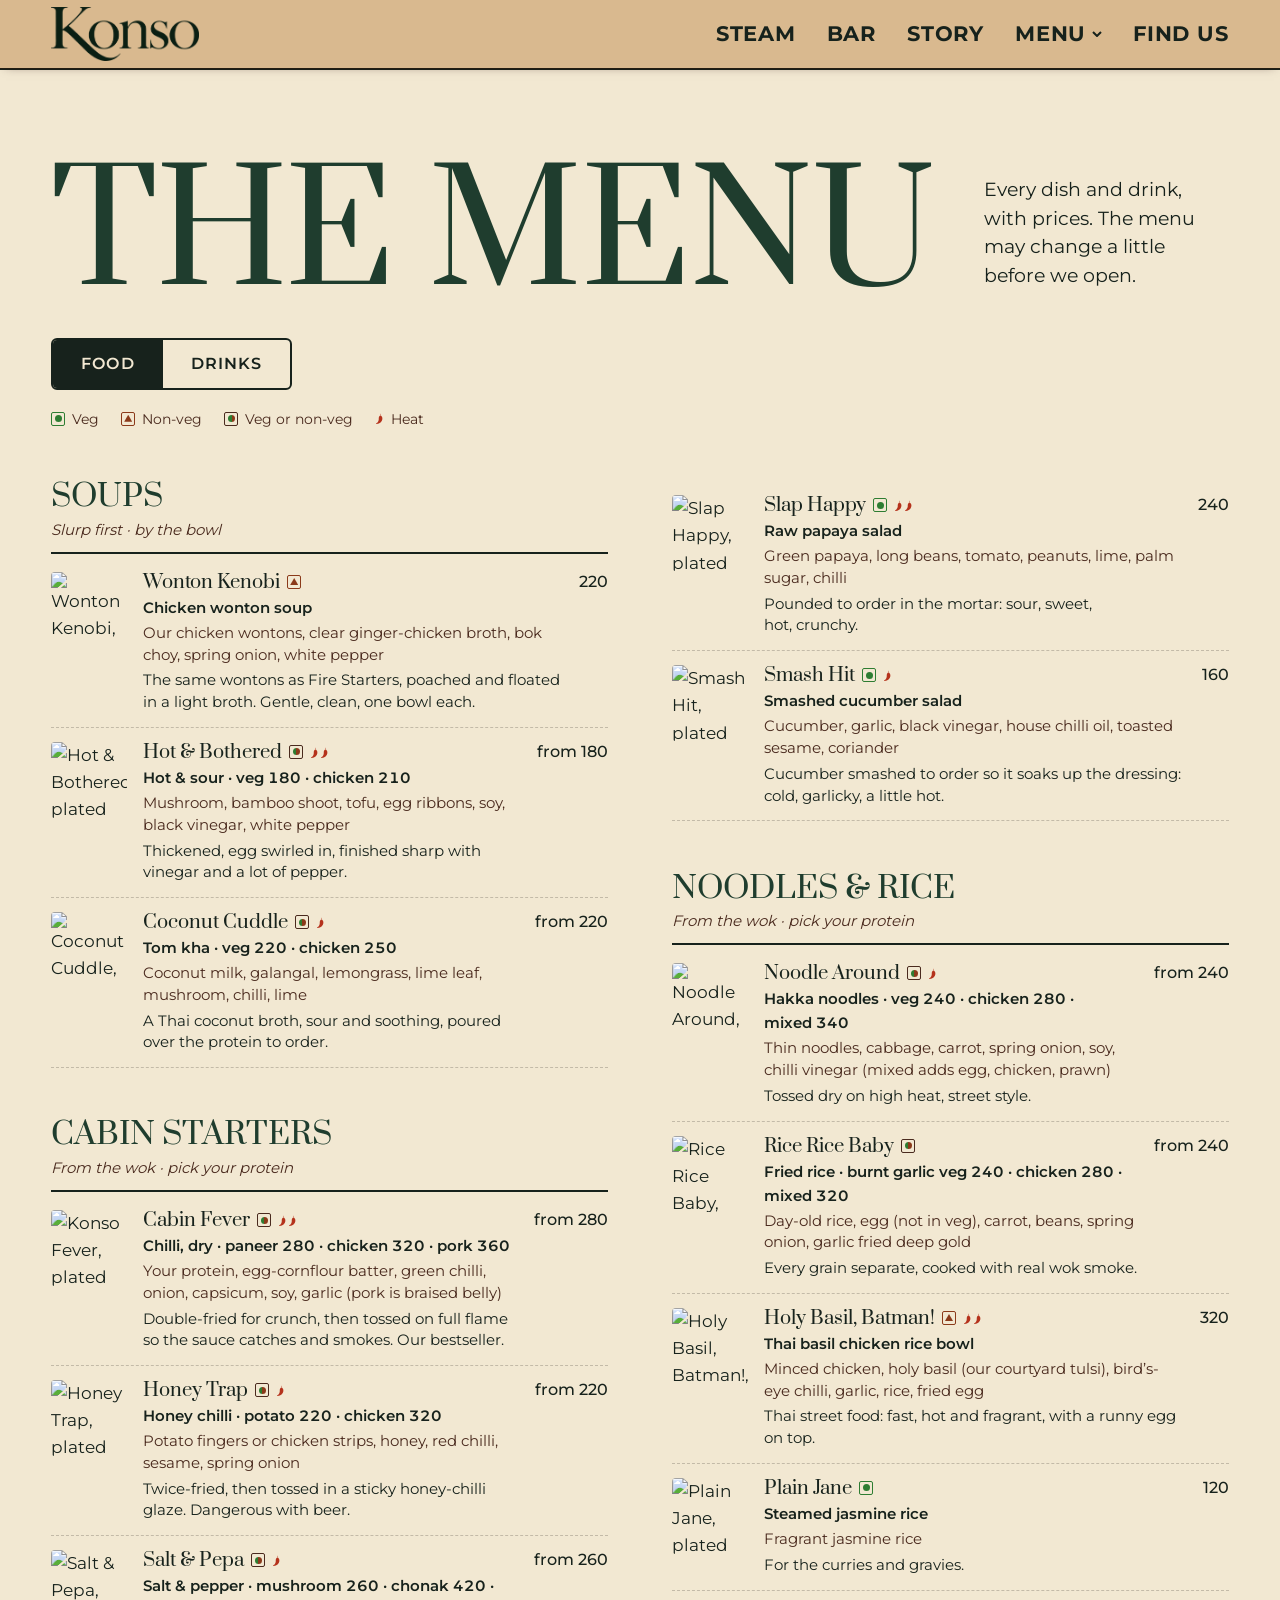
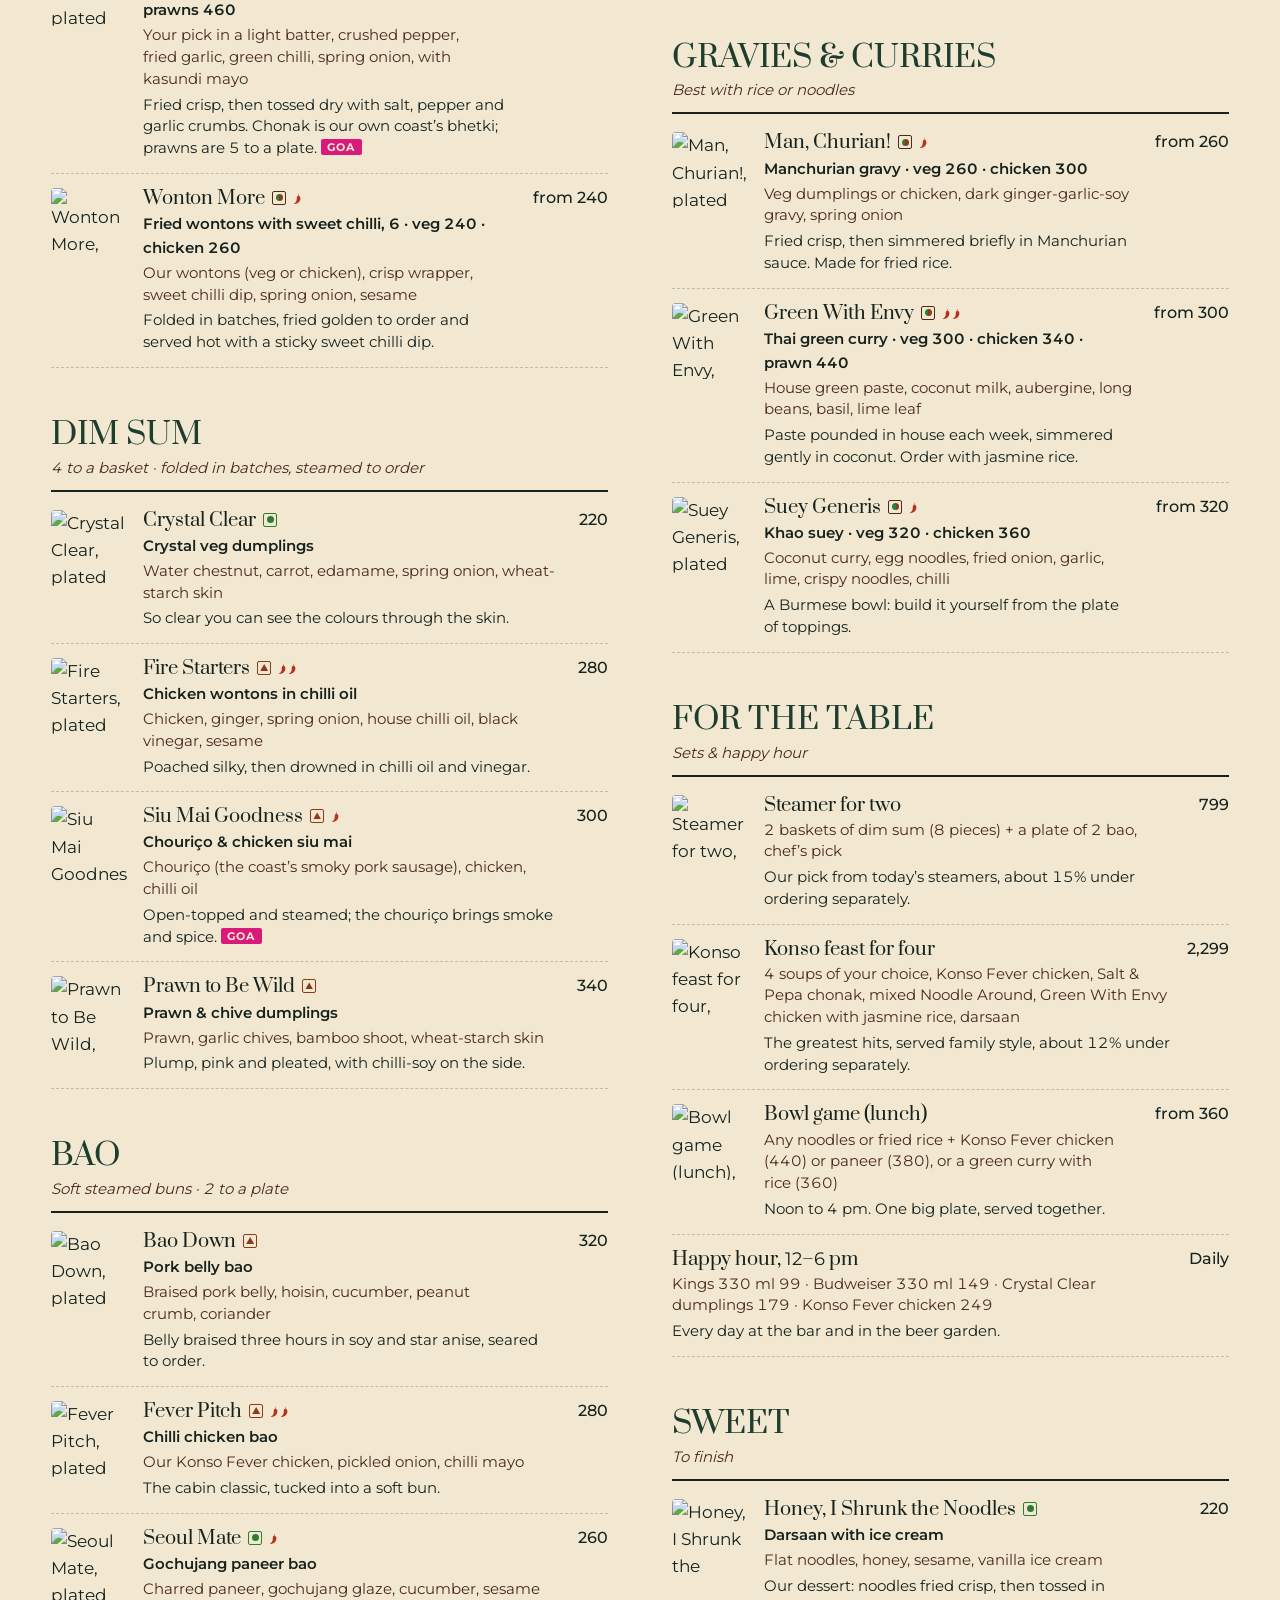
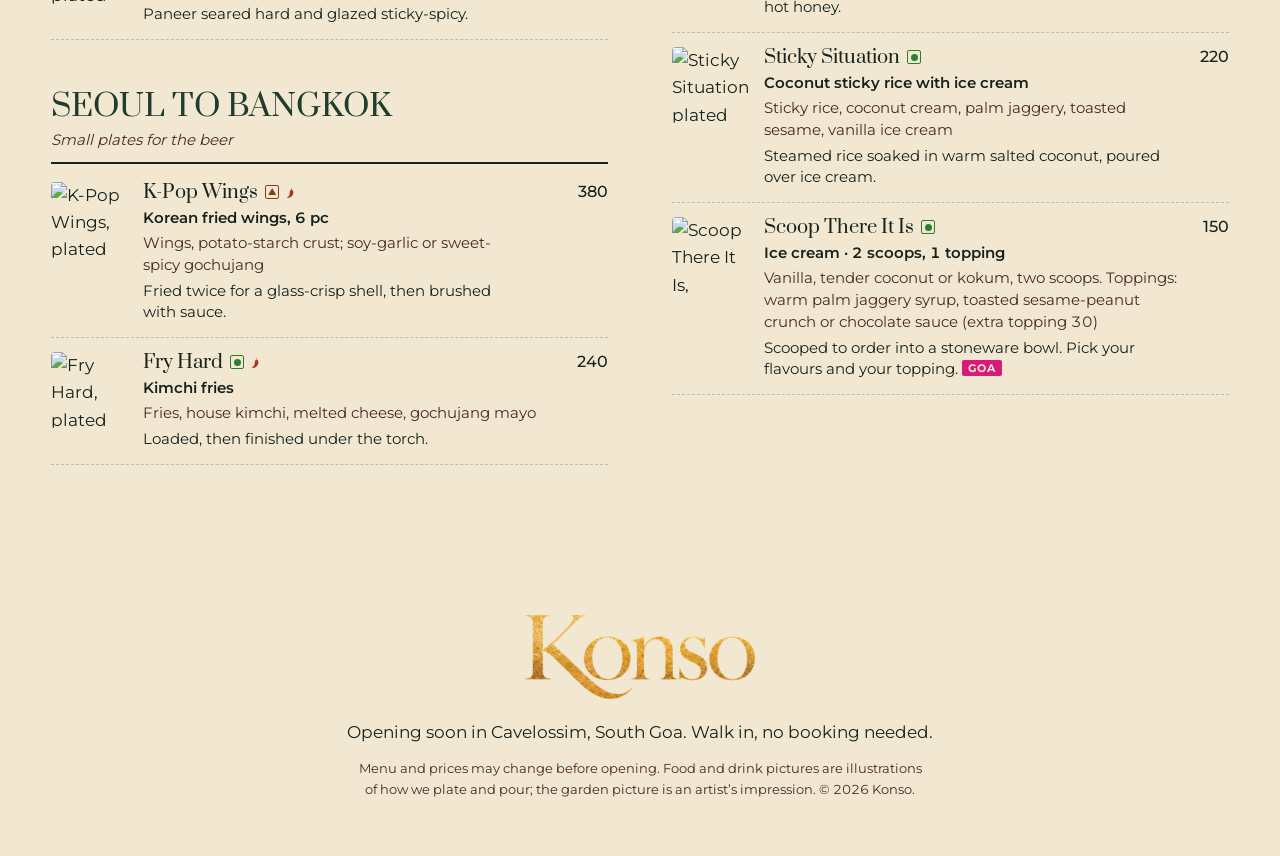
==== commit fb64d8ef: "No draught beer: bottled beer everywhere (hero, moat, Bar section, happy hour, menu page) The Draugh" ====
--- a/menu.html
+++ b/menu.html
@@ -4,7 +4,7 @@
 <meta charset="utf-8">
 <meta name="viewport" content="width=device-width, initial-scale=1">
 <title>Menu · Konso · Pan Asian Kitchen &amp; Pub</title>
-<meta name="description" content="The full Konso menu with prices: dim sum, bao, wok, mains, curries, desserts, beer, spirits, cocktails and zero-proof drinks">
+<meta name="description" content="The full Konso menu with prices: dim sum, bao, wok, mains, curries, desserts, bottled beer, spirits, cocktails and zero-proof drinks">
 <meta name="theme-color" content="#1F3D2E">
 <meta property="og:title" content="Konso · opening soon in Cavelossim">
 <meta property="og:description" content="Dim sum, bao, craft beer and craft cocktails, in Cavelossim, South Goa.">
@@ -21,7 +21,7 @@
   <a class="rail-logo" href="./" aria-label="Konso, home page"><img src="assets/img/logo-line-green.webp" alt="Konso · Pan Asian Kitchen &amp; Pub" width="655" height="240"></a>
   <nav class="rail-nav" aria-label="Sections">
     <a href="./#steam">Steam</a>
-    <a href="./#draught">Draught</a>
+    <a href="./#bar">Bar</a>
     <a href="./#story">Story</a>
     <div class="rail-drop">
       <button type="button" class="rail-drop-btn" aria-haspopup="true" aria-expanded="false">Menu <svg viewBox="0 0 10 6" aria-hidden="true"><path d="M1 1l4 4 4-4"/></svg></button>
@@ -355,7 +355,7 @@
 <div class="dish-body">
 <h4 class="dish-name">Happy hour, 12–6 pm</h4>
 
-<p class="dish-what">330 ml taps 179 · Kings 330 ml 99 · Crystal Clear dumplings 179 · Konso Fever chicken 249</p>
+<p class="dish-what">Kings 330 ml 99 · Budweiser 330 ml 149 · Crystal Clear dumplings 179 · Konso Fever chicken 249</p>
 <p class="dish-story">Every day at the bar and in the beer garden.</p>
 </div>
 <p class="dish-price">Daily</p>
@@ -395,66 +395,96 @@
 </li></ul>
 </section></div></div>
 <div class="menu-panel" id="panel-drinks" role="tabpanel" aria-labelledby="tab-drinks"><div class="menu-col"><section class="menu-sec" id="m-tap" aria-labelledby="h-tap">
-<header class="menu-sec-head"><h3 id="h-tap">Beer</h3><p>Three craft taps from up the coast, plus two in the bottle · draught 330 ml / 500 ml</p></header>
-<ul class="dish-list"><li class="dish has-img">
-<img class="dish-img" src="assets/menu/crisp.webp" alt="Comrade Crisp, plated" loading="lazy" decoding="async" width="640" height="478">
-<div class="dish-body">
-<h4 class="dish-name">Comrade <span class="nw">Crisp<span class="heat" title="Heat pint,#f2c24a of 2"><span class="sr">Heat pint,#f2c24a of 2</span></span></span></h4>
-<p class="dish-sub">People’s Lager · on tap</p>
-<p class="dish-what">Pilsner malt, Japanese rice, noble hops</p>
-<p class="dish-story">A light rice lager from a small farm-to-barrel brewery in Sangolda. Crisp and clean: the beach beer.</p>
-</div>
-<p class="dish-price">220 / 300</p>
-</li>
-<li class="dish has-img">
-<img class="dish-img" src="assets/menu/gose.webp" alt="Gose Bumps, plated" loading="lazy" decoding="async" width="640" height="478">
-<div class="dish-body">
-<h4 class="dish-name">Gose <span class="nw">Bumps<span class="heat" title="Heat pint,#d86a7a of 2"><span class="sr">Heat pint,#d86a7a of 2</span></span></span></h4>
-<p class="dish-sub">Susegado Kokum Gose · on tap</p>
-<p class="dish-what">Wheat, kokum, sea salt, lactic culture</p>
-<p class="dish-story">Tart, salty and pink, soured with kokum from our own coast. The one to try first.</p>
-</div>
-<p class="dish-price">260 / 350</p>
-</li>
-<li class="dish has-img">
-<img class="dish-img" src="assets/menu/gimme.webp" alt="Gimme Gimme Gimme, plated" loading="lazy" decoding="async" width="640" height="478">
-<div class="dish-body">
-<h4 class="dish-name">Gimme Gimme <span class="nw">Gimme<span class="heat" title="Heat pint,#d99a3a of 2"><span class="sr">Heat pint,#d99a3a of 2</span></span></span></h4>
-<p class="dish-sub">Guest tap · rotating</p>
-<p class="dish-what">Eight Finger Eddie IPA, Susegado Vanilla Porter or a Maka Di ale, whichever is pouring</p>
-<p class="dish-story">A new keg from up the coast every couple of weeks. Ask what’s on.</p>
-</div>
-<p class="dish-price">260 / 360</p>
-</li>
-<li class="dish has-img">
-<img class="dish-img" src="assets/menu/kings.webp" alt="Kings, plated" loading="lazy" decoding="async" width="640" height="478">
+<header class="menu-sec-head"><h3 id="h-tap">Beer</h3><p>Cold bottles · craft from up the coast</p></header>
+<ul class="dish-list"><li class="dish has-img">
+<img class="dish-img" src="assets/menu/crisp.webp" alt="Comrade Crisp, served" loading="lazy" decoding="async" width="640" height="478">
+<div class="dish-body">
+<h4 class="dish-name">Comrade Crisp</h4>
+<p class="dish-sub">People’s Lager · craft bottle</p>
+<p class="dish-what">Crisp rice lager, Sangolda</p>
+<p class="dish-story">From a small farm-to-barrel brewery: the beach beer.</p>
+</div>
+<p class="dish-price">260</p>
+</li>
+<li class="dish has-img">
+<img class="dish-img" src="assets/menu/gose.webp" alt="Gose Bumps, served" loading="lazy" decoding="async" width="640" height="478">
+<div class="dish-body">
+<h4 class="dish-name">Gose Bumps <span class="tag">Goa</span></h4>
+<p class="dish-sub">Susegado Kokum Gose · craft bottle</p>
+<p class="dish-what">Tart, salty and pink</p>
+<p class="dish-story">Soured with kokum from our own coast. Try this first.</p>
+</div>
+<p class="dish-price">300</p>
+</li>
+<li class="dish has-img">
+<img class="dish-img" src="assets/menu/gimme.webp" alt="Eight Finger Eddie IPA, served" loading="lazy" decoding="async" width="640" height="478">
+<div class="dish-body">
+<h4 class="dish-name">Eight Finger Eddie IPA</h4>
+<p class="dish-sub">India pale ale · craft bottle</p>
+<p class="dish-what">Hoppy, bitter orange</p>
+<p class="dish-story">For people who like their beer to talk back.</p>
+</div>
+<p class="dish-price">320</p>
+</li>
+<li class="dish">
+
+<div class="dish-body">
+<h4 class="dish-name">Vanilla Porter</h4>
+<p class="dish-sub">Susegado porter · craft bottle</p>
+<p class="dish-what">Dark, smooth, roasted malt</p>
+<p class="dish-story">With a soft vanilla finish.</p>
+</div>
+<p class="dish-price">320</p>
+</li>
+<li class="dish has-img">
+<img class="dish-img" src="assets/menu/kings.webp" alt="Kings, served" loading="lazy" decoding="async" width="640" height="478">
 <div class="dish-body">
 <h4 class="dish-name">Kings</h4>
 <p class="dish-sub">Premium pilsner · bottle</p>
 <p class="dish-what">Crisp, light, a little malty</p>
-<p class="dish-story">The coast’s own cult lager, ice-cold. 330 ml or the 650 ml to share.</p>
+<p class="dish-story">The coast’s own cult pilsner, ice-cold. 330 ml or the 650 ml to share.</p>
 </div>
 <p class="dish-price">120 / 180</p>
 </li>
 <li class="dish has-img">
-<img class="dish-img" src="assets/menu/budweiser.webp" alt="Budweiser, plated" loading="lazy" decoding="async" width="640" height="478">
+<img class="dish-img" src="assets/menu/budweiser.webp" alt="Budweiser, served" loading="lazy" decoding="async" width="640" height="478">
 <div class="dish-body">
 <h4 class="dish-name">Budweiser</h4>
 <p class="dish-sub">American lager · bottle</p>
 <p class="dish-what">Light, clean, gently sweet</p>
-<p class="dish-story">The easy classic. 330 ml or 650 ml.</p>
+<p class="dish-story">The easy classic, ice-cold. 330 ml or 650 ml.</p>
 </div>
 <p class="dish-price">180 / 260</p>
 </li>
-<li class="dish has-img">
-<img class="dish-img" src="assets/menu/paddle.webp" alt="Pitcher or tasting paddle, plated" loading="lazy" decoding="async" width="640" height="478">
-<div class="dish-body">
-<h4 class="dish-name">Pitcher or tasting <span class="nw">paddle<span class="heat" title="Heat paddle of 2"><span class="sr">Heat paddle of 2</span></span></span></h4>
-
-<p class="dish-what">1.5 L pitcher of Comrade Crisp 850 (craft 950) · 3 × 150 ml paddle of all three taps 320</p>
-<p class="dish-story">The paddle is the best way to meet the taps.</p>
-</div>
-<p class="dish-price">from 320</p>
+<li class="dish">
+
+<div class="dish-body">
+<h4 class="dish-name">Corona Extra</h4>
+<p class="dish-sub">Mexican lager · bottle</p>
+<p class="dish-what">Light and crisp</p>
+<p class="dish-story">Served ice-cold with a wedge of lime in the neck.</p>
+</div>
+<p class="dish-price">320</p>
+</li>
+<li class="dish">
+
+<div class="dish-body">
+<h4 class="dish-name">Hoegaarden</h4>
+<p class="dish-sub">Belgian wheat beer · bottle</p>
+<p class="dish-what">Cloudy, soft, coriander and orange peel</p>
+<p class="dish-story">A long, easy summer drink.</p>
+</div>
+<p class="dish-price">340</p>
+</li>
+<li class="dish">
+
+<div class="dish-body">
+<h4 class="dish-name">Bucket of Five</h4>
+<p class="dish-sub">Five bottles in an ice bucket</p>
+<p class="dish-what">Kings 330 ml 499 · Budweiser 330 ml 749</p>
+<p class="dish-story">Ice-cold, for the table.</p>
+</div>
+<p class="dish-price">from 499</p>
 </li></ul>
 </section>
 <section class="menu-sec" id="m-spirits" aria-labelledby="h-spirits">
--- a/assets/site.css
+++ b/assets/site.css
@@ -245,10 +245,10 @@
   display: grid; grid-template-columns: 1fr auto; gap: 4px 20px; padding: 22px 24px; border-radius: 4px;
   background: #2A221D; box-shadow: inset 0 0 0 2px rgba(242, 232, 210, .16), inset 0 0 0 6px #2A221D, inset 0 0 0 7px rgba(228, 155, 29, .28), 0 14px 26px -14px #000;
 }
-.tap-1 { rotate: -.6deg; } .tap-2 { rotate: .5deg; } .tap-3 { rotate: -.3deg; }
+.tap-1 { rotate: -.6deg; } .tap-2 { rotate: .5deg; } .tap-3 { rotate: -.3deg; } .tap-4 { rotate: .4deg; }
 .tap > * { grid-column: 1; }
 .tap .price { grid-column: 2; grid-row: 1 / span 3; align-self: start; color: var(--amber); font-size: 1.15rem; text-align: right; }
-.tap .price::after { content: "330 / 500 ml"; display: block; font-size: .75rem; color: #BDB09A; margin-top: 4px; letter-spacing: .04em; }
+.tap .price::after { content: "bottle"; display: block; font-size: .75rem; color: #BDB09A; margin-top: 4px; letter-spacing: .04em; }
 .tap h3 { font: 400 clamp(1.6rem, 2.6vw, 2.2rem)/1 var(--slab); }
 .tap-1 h3 { color: #F2C24A; } .tap-2 h3 { color: #EE8C9B; } .tap-3 h3 { color: var(--amber); }
 .tap-sub { font-weight: 600; color: #E6DAC0; }
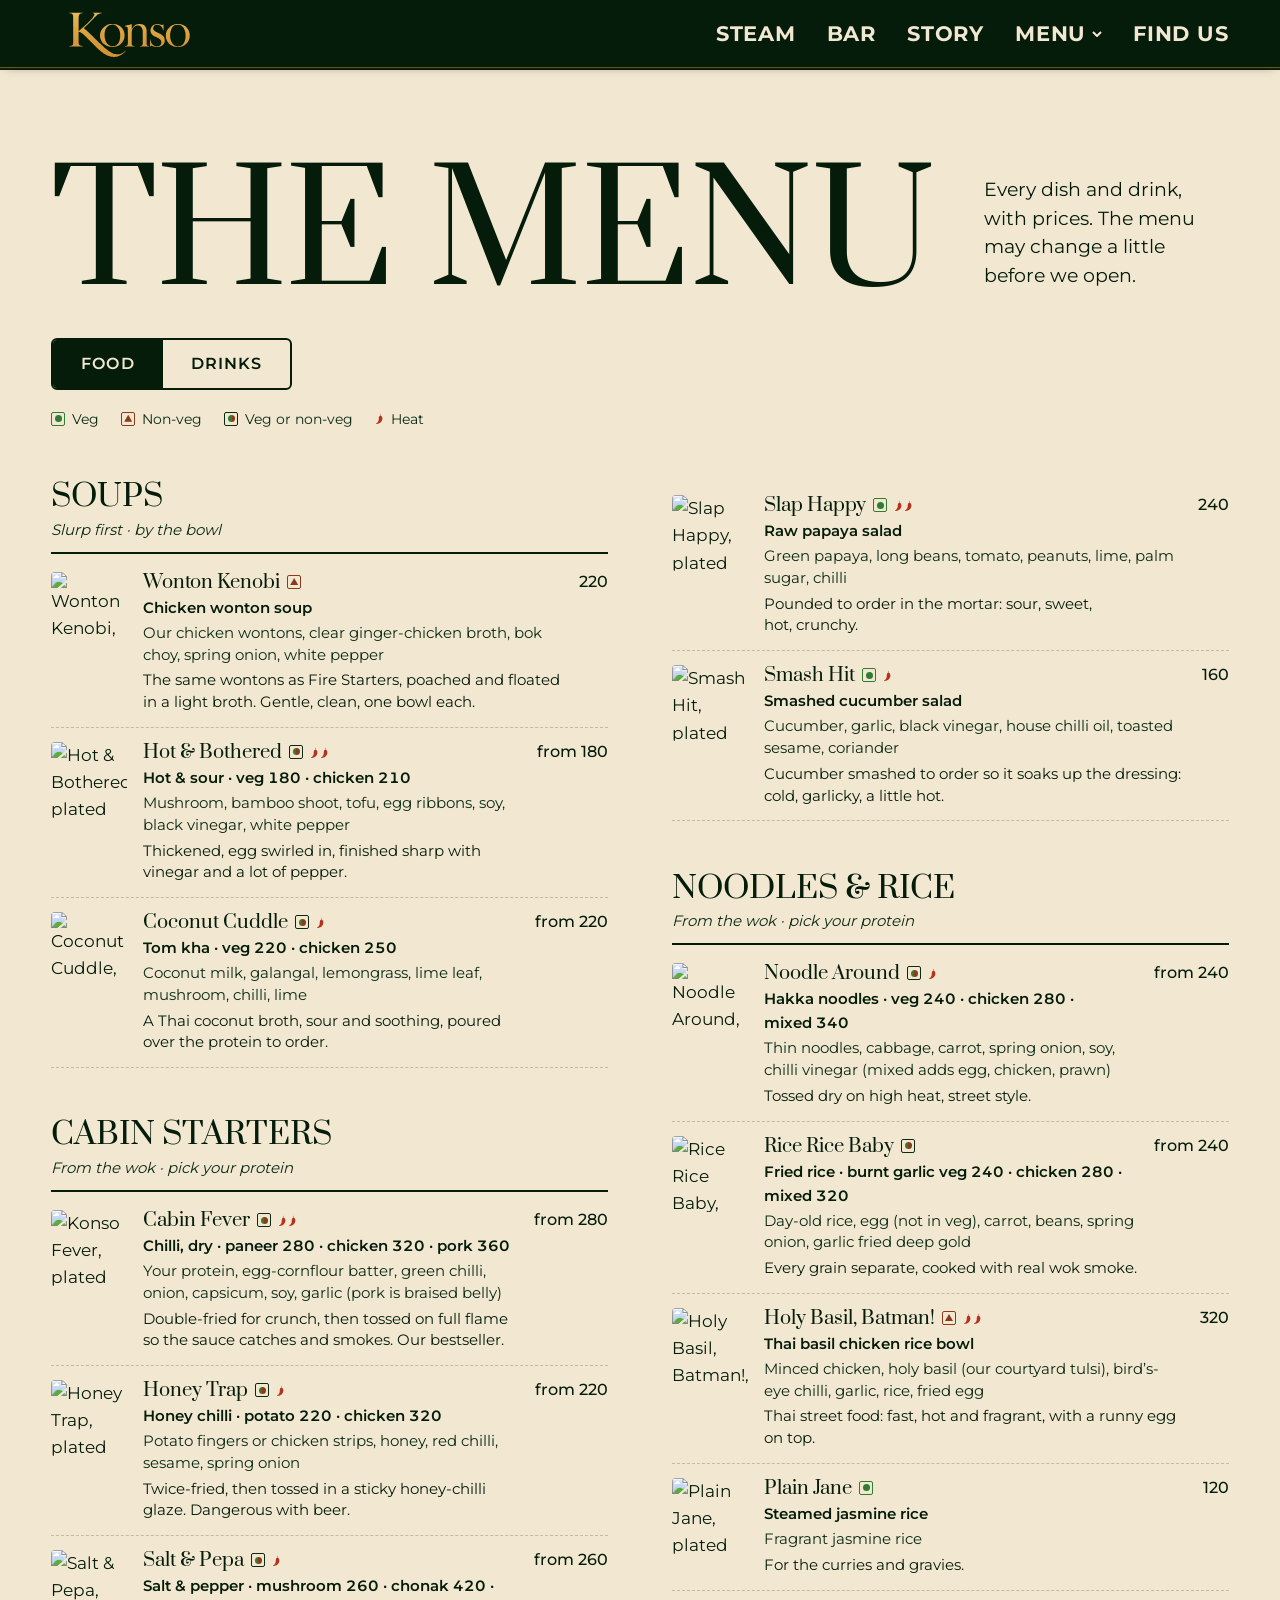
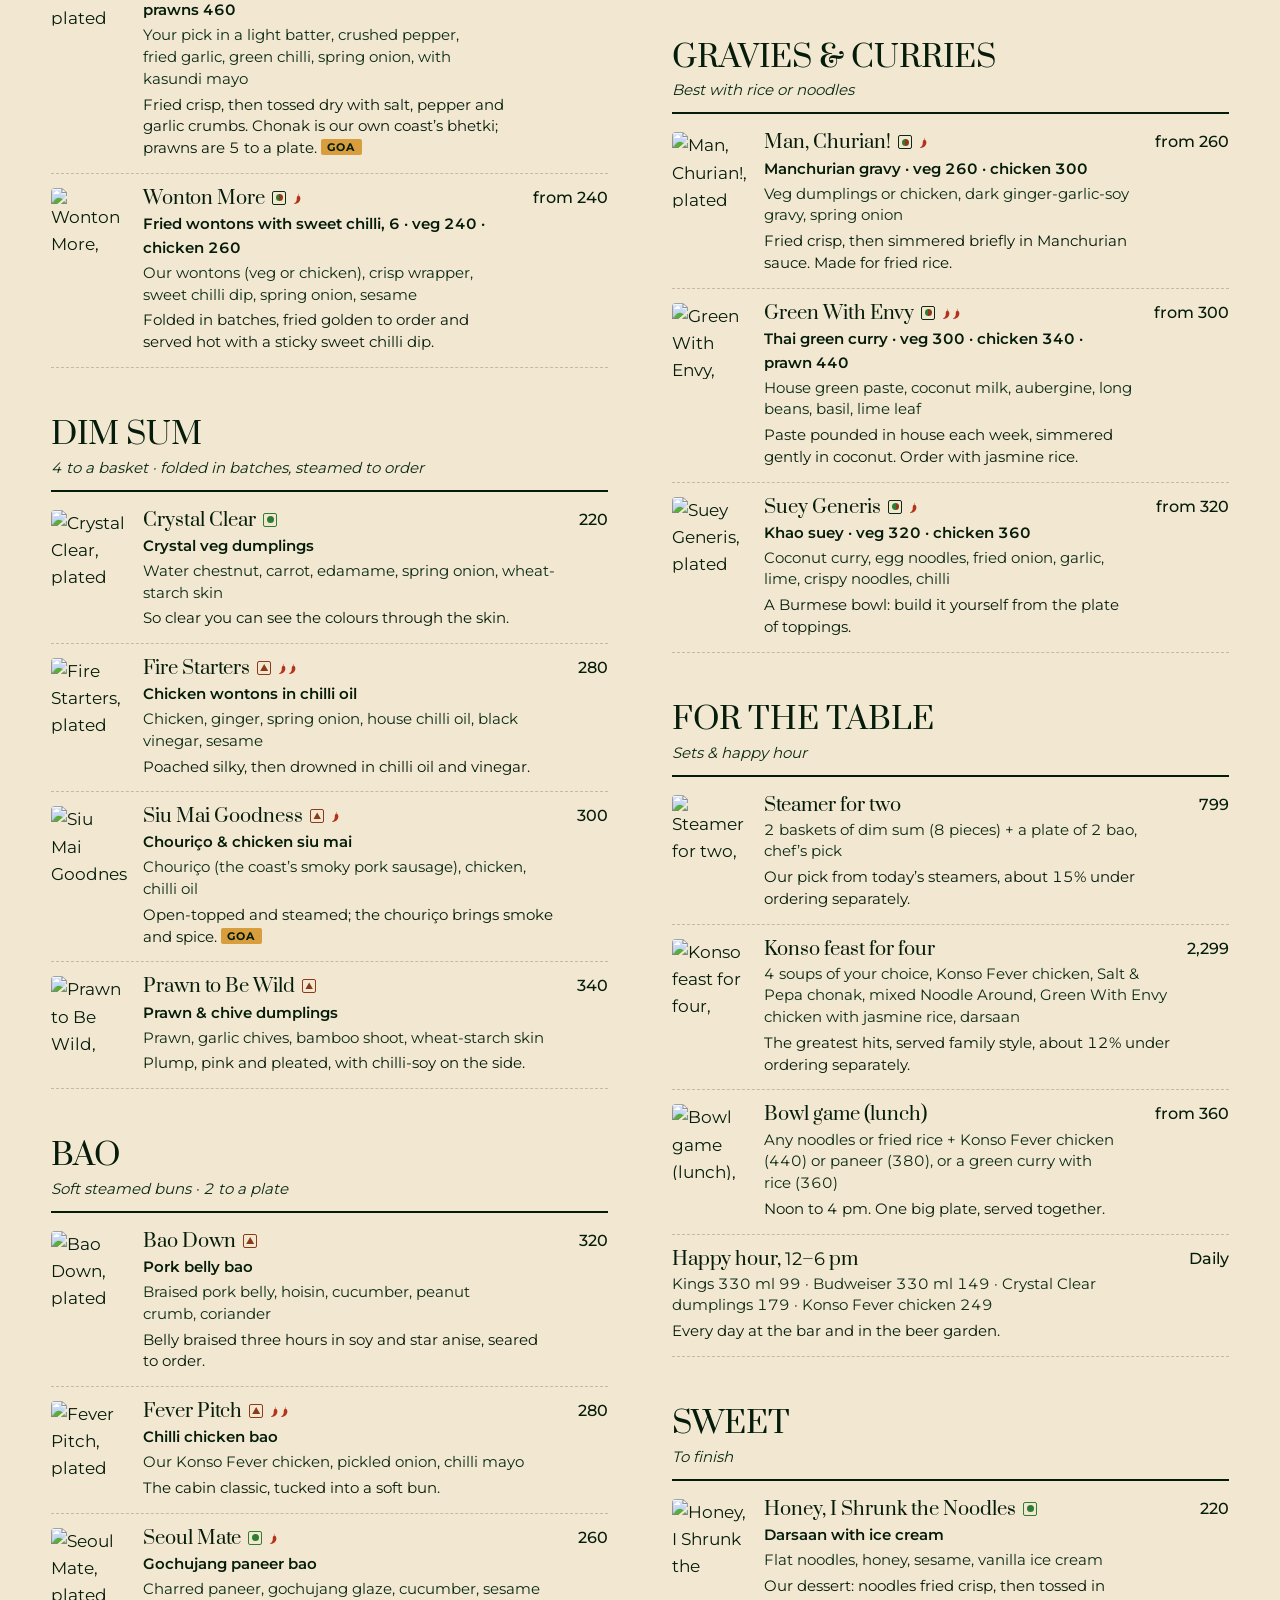
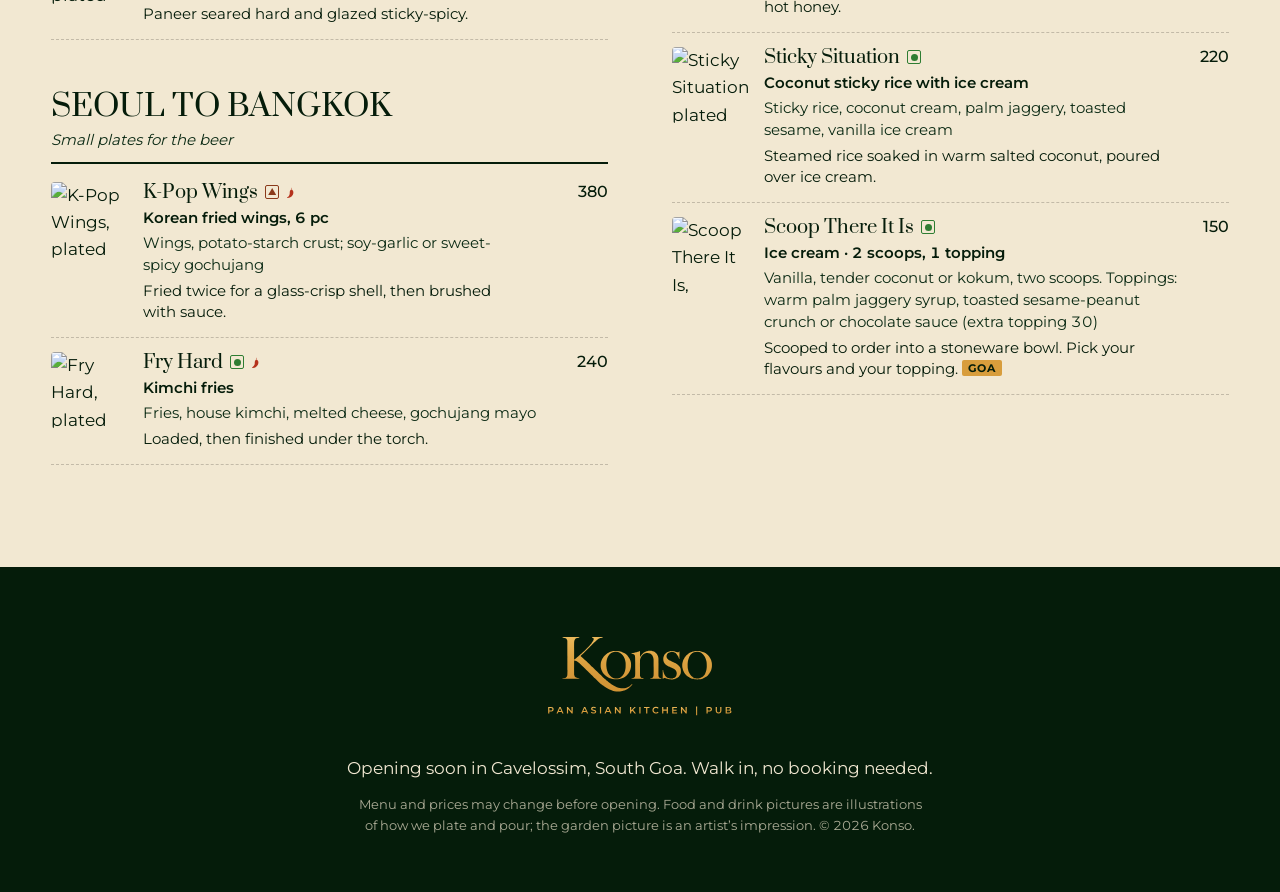
==== commit 99ff1221: "Konso brand kit only: green, gold foil and cream everywhere, kit wordmark and lockup, each scroll sc" ====
--- a/menu.html
+++ b/menu.html
@@ -3,9 +3,9 @@
 <head>
 <meta charset="utf-8">
 <meta name="viewport" content="width=device-width, initial-scale=1">
-<title>Menu · Konso · Pan Asian Kitchen &amp; Pub</title>
+<title>Menu · Konso · Pan Asian Kitchen | Pub</title>
 <meta name="description" content="The full Konso menu with prices: dim sum, bao, wok, mains, curries, desserts, bottled beer, spirits, cocktails and zero-proof drinks">
-<meta name="theme-color" content="#1F3D2E">
+<meta name="theme-color" content="#051C0A">
 <meta property="og:title" content="Konso · opening soon in Cavelossim">
 <meta property="og:description" content="Dim sum, bao, craft beer and craft cocktails, in Cavelossim, South Goa.">
 <meta property="og:image" content="https://singhgenics.github.io/Konso/assets/img/og.jpg">
@@ -13,12 +13,13 @@
 <link rel="preload" href="assets/fonts/Prata-Regular.woff2" as="font" type="font/woff2" crossorigin>
 <link rel="preload" href="assets/fonts/Montserrat.woff2" as="font" type="font/woff2" crossorigin>
 <link rel="stylesheet" href="assets/site.css">
+<link rel="stylesheet" href="assets/brandkit.css">
 </head>
 <body>
 <a class="skip" href="#menu">Skip to the menu</a>
 
 <header class="rail">
-  <a class="rail-logo" href="./" aria-label="Konso, home page"><img src="assets/img/logo-line-green.webp" alt="Konso · Pan Asian Kitchen &amp; Pub" width="655" height="240"></a>
+  <a class="rail-logo" href="./" aria-label="Konso, home page"><img src="assets/brand/konso-wordmark-gold.svg" alt="Konso · Pan Asian Kitchen | Pub" width="920" height="455"></a>
   <nav class="rail-nav" aria-label="Sections">
     <a href="./#steam">Steam</a>
     <a href="./#bar">Bar</a>
@@ -819,7 +820,7 @@
 </main>
 
 <footer class="foot">
-  <img src="assets/img/logo-line.webp" alt="Konso · Pan Asian Kitchen &amp; Pub" width="655" height="240" loading="lazy">
+  <img src="assets/brand/konso-lockup-gold.svg" alt="Konso · Pan Asian Kitchen | Pub" width="1070" height="565" loading="lazy">
   <p>Opening soon in Cavelossim, South Goa. Walk in, no booking needed.</p>
   <p class="small">Menu and prices may change before opening. Food and drink pictures are illustrations of how we plate and pour; the garden picture is an artist’s impression. © 2026 Konso.</p>
 </footer>
--- a/assets/brandkit.css
+++ b/assets/brandkit.css
@@ -0,0 +1,71 @@
+/* TRIAL (2026-11-16): the site in the Konso brand kit only.
+   Kit: bottle green #051C0A, Konso green #0B2A14, gold foil #D89D3C (#F0BE62 / #AA7A28, gradient #EBB85B to #D19333), cream #F2E8D2;
+   Prata for headings, Montserrat for labels and body; the wordmark is artwork. No room palette, no wood or paper textures.
+   Kept on purpose: the veg / non-veg marks (legal) and the chilli heat icons. Loaded after site.css. */
+:root {
+  --k-green: #051C0A; --k-green-2: #0B2A14; --k-gold: #D89D3C; --k-gold-hi: #F0BE62; --k-gold-lo: #AA7A28; --k-cream: #F2E8D2;
+  --k-foil: linear-gradient(180deg, #EBB85B, #E2AA4A, #DA9F3E, #D49739, #D19333);
+  --cream: var(--k-cream); --paper: var(--k-cream);
+  --red: var(--k-green); --red-deep: var(--k-green-2); --bottle: var(--k-green);
+  --ink: var(--k-green); --ink-soft: var(--k-green-2);
+  --amber: var(--k-gold); --brass: var(--k-gold);
+  --jade: var(--k-green-2); --goa-navy: var(--k-green-2); --goa-blue: var(--k-green-2);
+  --burgundy: var(--k-green-2); --bougain: var(--k-gold); --choc: var(--k-green-2);
+  --brick: var(--k-gold-lo); --brick-deep: var(--k-green-2); --cognac: var(--k-gold-lo);
+  --shadow: 0 1px 1px rgba(5, 28, 10, .18), 0 6px 14px -4px rgba(5, 28, 10, .32), 0 18px 36px -18px rgba(5, 28, 10, .45);
+}
+::selection { background: var(--k-gold); color: var(--k-green); }
+/* flat cream page and cards: no paper texture */
+body { background: var(--k-cream); color: var(--k-green); }
+.bill, .pcard, .garden-photo, .hero-stamp { background-image: none; background-color: var(--k-cream); }
+/* top rail: bottle green with the gold wordmark and cream links */
+.rail { background: var(--k-green); border-bottom: 1px solid rgba(216, 157, 60, .45); }
+.rail-nav a, .rail-drop-btn { color: var(--k-cream); }
+.rail-nav a:active { color: var(--k-gold-hi); }
+.rail-nav a::after { background: var(--k-gold); }
+.rail-drop-panel { background: var(--k-green-2); border: 1px solid rgba(216, 157, 60, .45); }
+.rail-drop-panel a { color: var(--k-cream); } .rail-drop-panel a span { color: rgba(242, 232, 210, .7); }
+.rail-drop-panel a:hover { color: var(--k-gold-hi); }
+/* hero */
+.hero { background: var(--k-green); }
+.hero-shade { background: linear-gradient(90deg, rgba(5, 28, 10, .72) 0%, rgba(5, 28, 10, .25) 45%, rgba(5, 28, 10, 0) 70%), linear-gradient(0deg, rgba(5, 28, 10, .7), rgba(5, 28, 10, 0) 35%); }
+@media (max-width: 820px) { .hero-shade { background: linear-gradient(0deg, rgba(5, 28, 10, .94) 0%, rgba(5, 28, 10, .72) 38%, rgba(5, 28, 10, 0) 62%); } }
+.hero-title > span { color: var(--k-gold); }
+.hero-stamp { color: var(--k-green); }
+.hero-happy, .bill-happy, .bill-jade, .stamp { background: var(--k-foil); color: var(--k-green); }
+.hero-happy *, .bill-happy *, .bill-jade * { color: var(--k-green) !important; }
+/* buttons and links */
+.btn-ink { background: var(--k-green); color: var(--k-cream); border-color: var(--k-green); }
+@media (hover: hover) { .btn-ink:hover { background: var(--k-gold); border-color: var(--k-gold); color: var(--k-green); } .btn-line:hover { background: var(--k-green); color: var(--k-cream); } }
+.hero .btn-ink { background: var(--k-gold); color: var(--k-green); border-color: var(--k-gold); }
+.go, a:hover { color: var(--k-gold-lo); }
+.draught .go, .xv-cap a { color: var(--k-gold); }
+.tag { background: var(--k-gold); color: var(--k-green); }
+/* headlines: green on cream, gold on green */
+.moat-title { color: var(--k-green); }
+.moat-title .r, .mcell .num { color: var(--k-gold-lo); }
+/* the scroll scenes: all in the kit's greens, gold ghost word */
+/* each scene its own shade inside the kit, so you feel the move from one to the next */
+.xv-dimsum { background: radial-gradient(ellipse at 50% 46%, rgba(216, 157, 60, .30) 0%, rgba(216, 157, 60, .08) 34%, rgba(216, 157, 60, 0) 62%), radial-gradient(ellipse at 50% 46%, #164022 0%, var(--k-green-2) 52%, var(--k-green) 100%); }   /* deep green, warm gold glow */
+.xv-bao { background: radial-gradient(ellipse at 50% 46%, var(--k-green-2) 0%, #031307 60%, #020D05 100%); }   /* the darkest bottle green */
+.xv-cocktail { background: radial-gradient(ellipse at 50% 42%, rgba(240, 190, 98, .42) 0%, rgba(216, 157, 60, .14) 30%, rgba(216, 157, 60, 0) 58%), radial-gradient(ellipse at 50% 46%, #1A4A28 0%, var(--k-green-2) 50%, var(--k-green) 100%); }   /* Konso green, stronger gold glow */
+.xv-word, .xv-cocktail .xv-word { color: rgba(216, 157, 60, .1); }
+.xv-on .xv-cocktail { --edge: var(--k-green); }
+.xv-bar i { background: var(--k-gold); }
+/* the bar section, deals board and find us: bottle green, no wood */
+.draught { background: var(--k-green); }
+.tap, .beer-extra li { background: var(--k-green-2); }
+.tap { box-shadow: inset 0 0 0 1px rgba(216, 157, 60, .35), 0 14px 26px -14px #000; }
+.tap-1 h4, .tap-2 h4, .tap-3 h4, .tap-4 h4 { color: var(--k-cream); }
+.tap .price, .beer-extra .price { color: var(--k-gold); }
+.hoarding { background: var(--k-green); border-color: var(--k-gold); }
+.bill-amber { background: var(--k-cream); color: var(--k-green); }
+/* story map, menu tabs, footer */
+.tabs button[aria-selected="true"] { background: var(--k-green); color: var(--k-cream); }
+.menu { border-top-color: var(--k-green); }
+.foot { background: var(--k-green); color: var(--k-cream); }
+.foot .small { color: rgba(242, 232, 210, .7); }
+.slip-paper { background-image: none; background-color: var(--k-cream); }
+.foot img { height: 120px; }
+.rail-logo img { height: 54px; transform: scale(1.45); transform-origin: left center; }
+@media (max-width: 820px) { .rail-logo img { transform: scale(1.3); } }
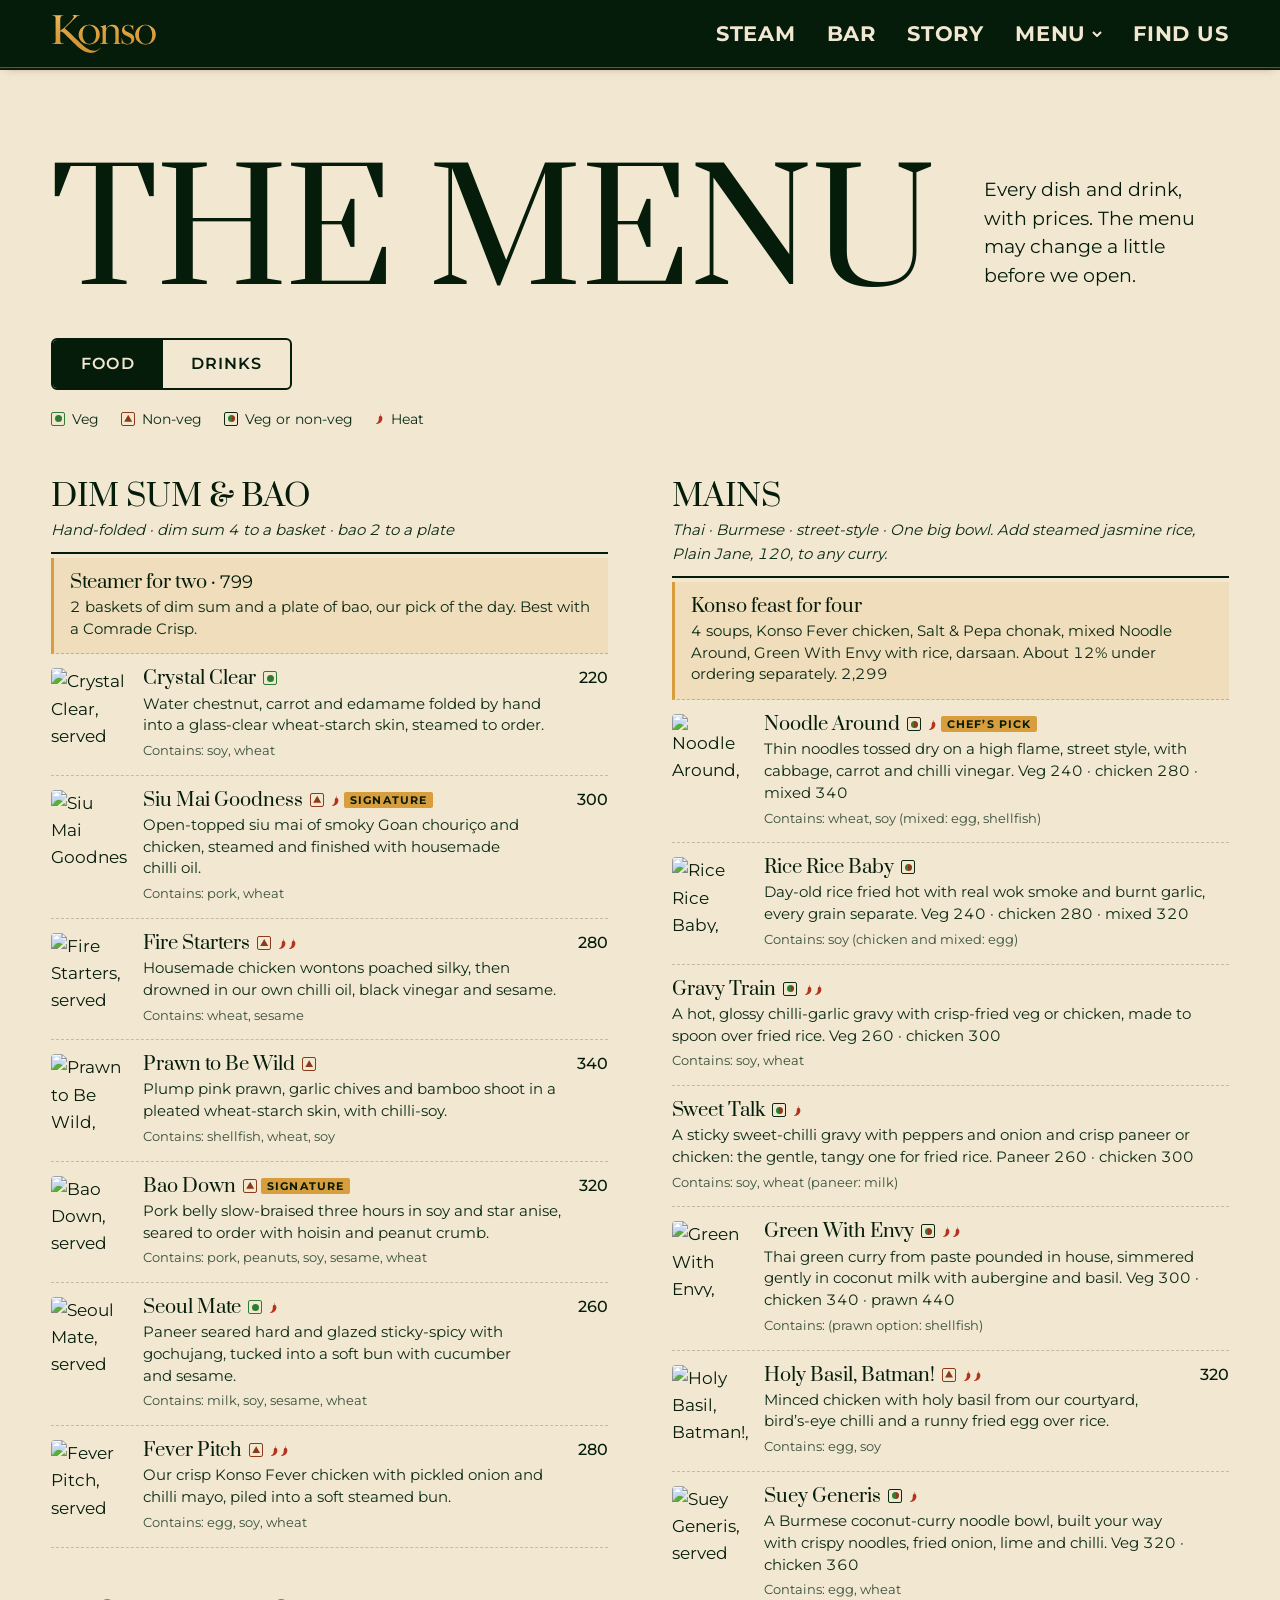
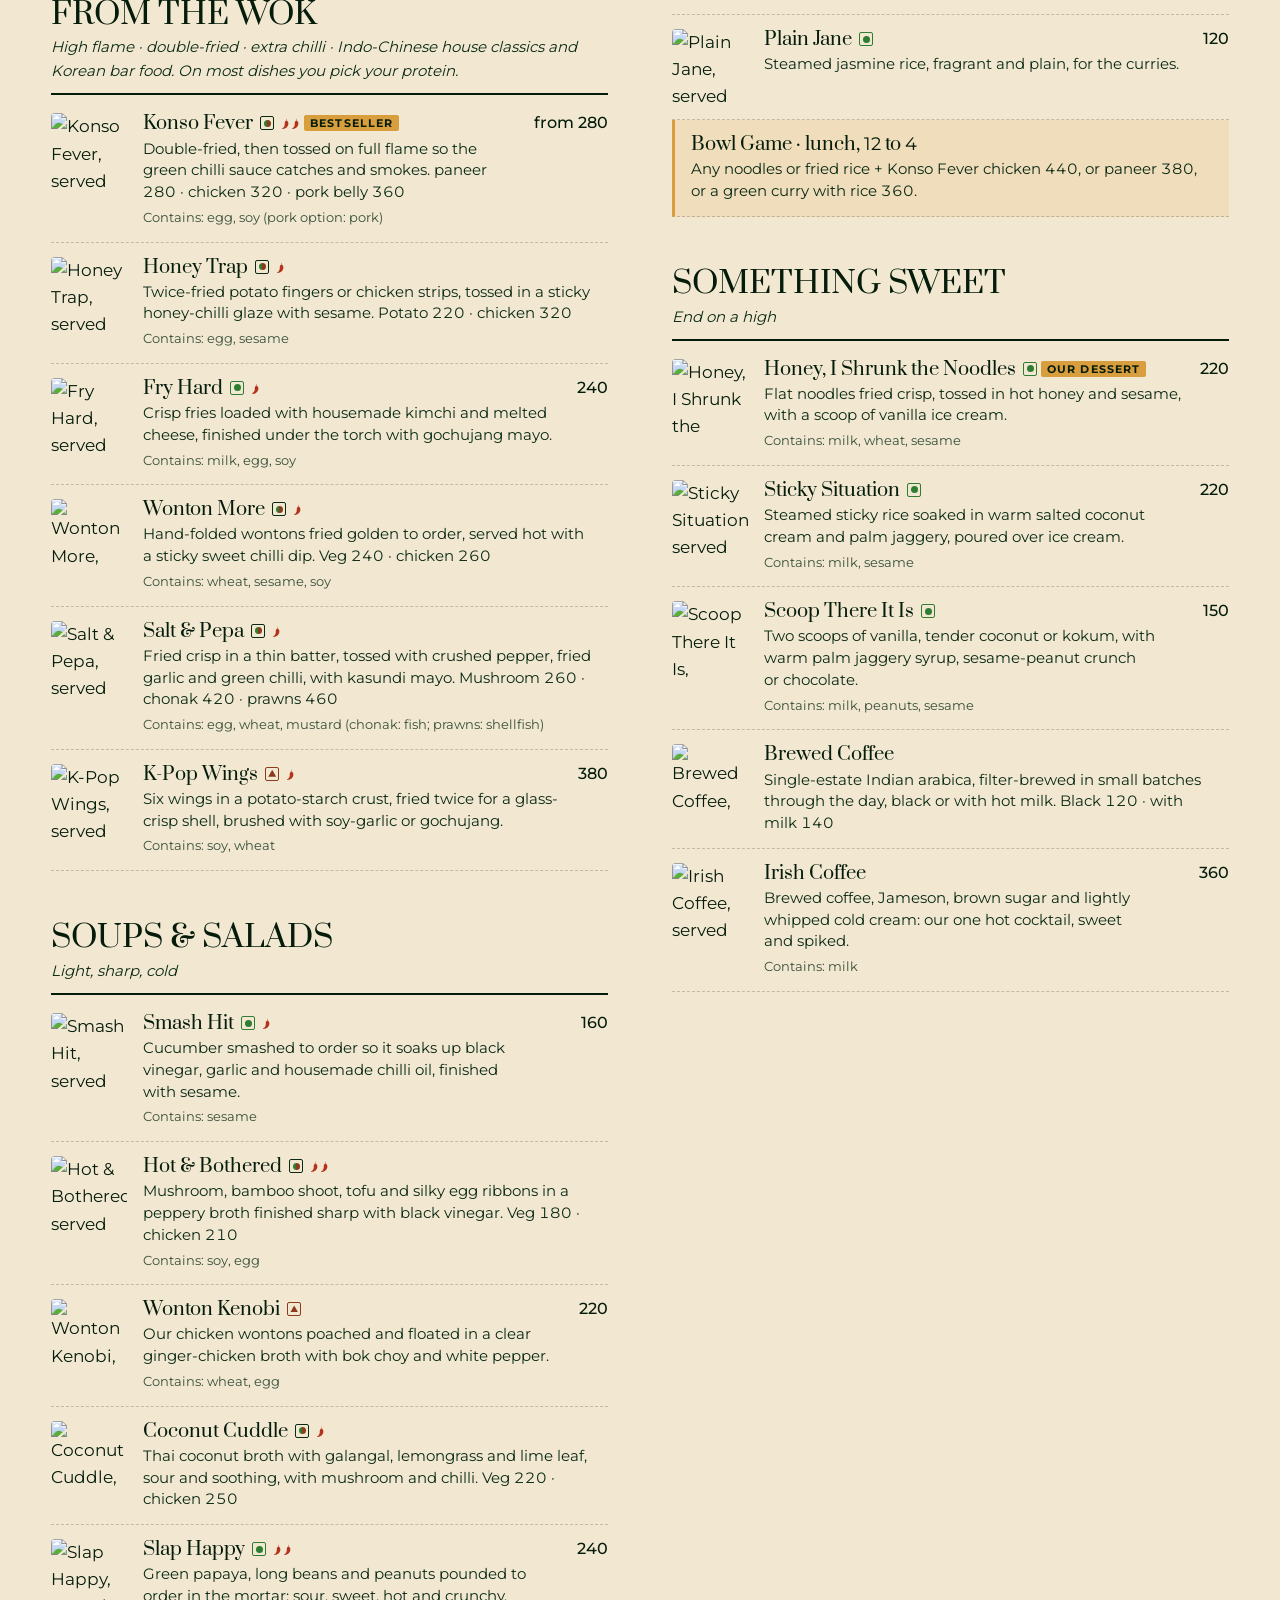
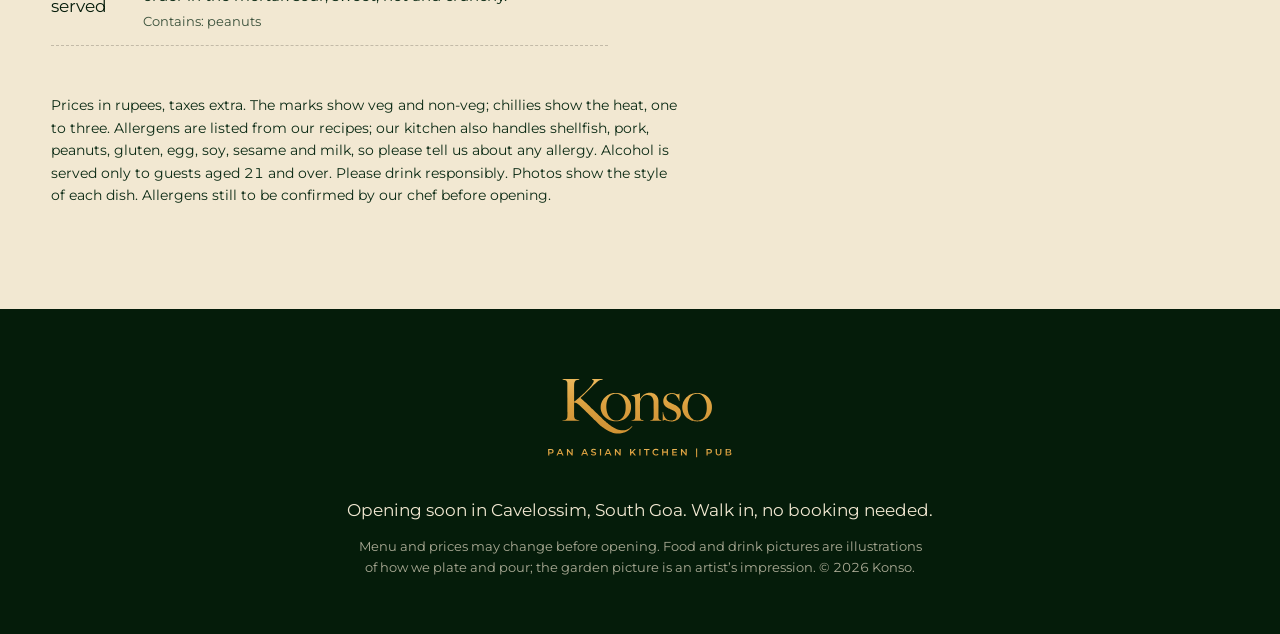
==== commit 871dd7e6: "Before opening: menu page built from the picture menu (src/menu-sync.py, allergens, deals), seat cou" ====
--- a/menu.html
+++ b/menu.html
@@ -6,9 +6,14 @@
 <title>Menu · Konso · Pan Asian Kitchen | Pub</title>
 <meta name="description" content="The full Konso menu with prices: dim sum, bao, wok, mains, curries, desserts, bottled beer, spirits, cocktails and zero-proof drinks">
 <meta name="theme-color" content="#051C0A">
-<meta property="og:title" content="Konso · opening soon in Cavelossim">
-<meta property="og:description" content="Dim sum, bao, craft beer and craft cocktails, in Cavelossim, South Goa.">
-<meta property="og:image" content="https://singhgenics.github.io/Konso/assets/img/og.jpg">
+<meta property="og:title" content="Konso · the menu">
+<meta property="og:description" content="The full Konso menu with prices: dim sum, bao, the wok, mains, bottled beer and craft cocktails.">
+<meta property="og:image" content="https://singhgenics.github.io/Konso/assets/img/og.jpg?v=2026-11-16">
+<meta property="og:image:width" content="1200">
+<meta property="og:image:height" content="630">
+<meta property="og:type" content="website">
+<meta property="og:url" content="https://singhgenics.github.io/Konso/menu.html">
+<meta name="twitter:card" content="summary_large_image">
 <link rel="icon" href="assets/img/logo-icon.png">
 <link rel="preload" href="assets/fonts/Prata-Regular.woff2" as="font" type="font/woff2" crossorigin>
 <link rel="preload" href="assets/fonts/Montserrat.woff2" as="font" type="font/woff2" crossorigin>
@@ -19,7 +24,7 @@
 <a class="skip" href="#menu">Skip to the menu</a>
 
 <header class="rail">
-  <a class="rail-logo" href="./" aria-label="Konso, home page"><img src="assets/brand/konso-wordmark-gold.svg" alt="Konso · Pan Asian Kitchen | Pub" width="920" height="455"></a>
+  <a class="rail-logo" href="./" aria-label="Konso, home page"><img src="assets/brand/konso-wordmark-gold-tight.svg" alt="Konso · Pan Asian Kitchen | Pub" width="718" height="272"></a>
   <nav class="rail-nav" aria-label="Sections">
     <a href="./#steam">Steam</a>
     <a href="./#bar">Bar</a>
@@ -48,771 +53,587 @@
     <p class="key"><span><span class="diet diet-veg"></span>Veg</span><span><span class="diet diet-nonveg"></span>Non-veg</span><span><span class="diet diet-both"></span>Veg or non-veg</span><span><span class="heat"><svg viewBox="0 0 12 16" aria-hidden="true"><path d="M7.5 1.2c.3 1-.1 1.8-.9 2.3 2.4.6 3.6 2.6 3.2 5.4-.5 3.3-3.3 6.1-7.6 6.5-.7.1-1-.6-.4-1 2.5-1.6 3.4-3.9 3.2-6.2-.1-1.6.6-3.2 2-4.1-.4-.6-.4-1.4.1-2 .2-.4.4-.6.4-.9z"/></svg></span>Heat</span></p>
   </header>
   <div class="menu-body">
-<div class="menu-panel" id="panel-food" role="tabpanel" aria-labelledby="tab-food"><div class="menu-col"><section class="menu-sec" id="m-soups" aria-labelledby="h-soups">
-<header class="menu-sec-head"><h3 id="h-soups">Soups</h3><p>Slurp first · by the bowl</p></header>
+<div class="menu-panel" id="panel-food" role="tabpanel" aria-labelledby="tab-food"><div class="menu-col"><section class="menu-sec" id="m-dim-sum-bao" aria-labelledby="h-dim-sum-bao">
+<header class="menu-sec-head"><h3 id="h-dim-sum-bao">Dim Sum &amp; Bao</h3><p>Hand-folded · dim sum 4 to a basket · bao 2 to a plate</p></header>
+<ul class="dish-list"><li class="dish dish-note">
+<div class="dish-body">
+<h4 class="dish-name">Steamer for two · 799</h4>
+<p class="dish-what">2 baskets of dim sum and a plate of bao, our pick of the day. Best with a Comrade Crisp.</p>
+</div>
+</li>
+<li class="dish has-img">
+<img class="dish-img" src="assets/menu/crystal.webp" alt="Crystal Clear, served" loading="lazy" decoding="async" width="640" height="478">
+<div class="dish-body">
+<h4 class="dish-name">Crystal <span class="nw">Clear<span class="diet diet-veg" title="Vegetarian"><span class="sr">Vegetarian</span></span></span></h4>
+<p class="dish-what">Water chestnut, carrot and edamame folded by hand into a glass-clear wheat-starch skin, steamed to order.</p>
+<p class="dish-allergen">Contains: soy, wheat</p>
+</div>
+<p class="dish-price">220</p>
+</li>
+<li class="dish has-img">
+<img class="dish-img" src="assets/menu/siumai.webp" alt="Siu Mai Goodness, served" loading="lazy" decoding="async" width="640" height="478">
+<div class="dish-body">
+<h4 class="dish-name">Siu Mai <span class="nw">Goodness<span class="diet diet-nonveg" title="Non-vegetarian"><span class="sr">Non-vegetarian</span></span><span class="heat" title="Heat 1 of 3"><span class="sr">Heat 1 of 3</span><svg viewBox="0 0 12 16" aria-hidden="true"><path d="M7.5 1.2c.3 1-.1 1.8-.9 2.3 2.4.6 3.6 2.6 3.2 5.4-.5 3.3-3.3 6.1-7.6 6.5-.7.1-1-.6-.4-1 2.5-1.6 3.4-3.9 3.2-6.2-.1-1.6.6-3.2 2-4.1-.4-.6-.4-1.4.1-2 .2-.4.4-.6.4-.9z"/></svg></span></span> <span class="tag">Signature</span></h4>
+<p class="dish-what">Open-topped siu mai of smoky Goan chouriço and chicken, steamed and finished with housemade chilli oil.</p>
+<p class="dish-allergen">Contains: pork, wheat</p>
+</div>
+<p class="dish-price">300</p>
+</li>
+<li class="dish has-img">
+<img class="dish-img" src="assets/menu/firestarters.webp" alt="Fire Starters, served" loading="lazy" decoding="async" width="640" height="478">
+<div class="dish-body">
+<h4 class="dish-name">Fire <span class="nw">Starters<span class="diet diet-nonveg" title="Non-vegetarian"><span class="sr">Non-vegetarian</span></span><span class="heat" title="Heat 2 of 3"><span class="sr">Heat 2 of 3</span><svg viewBox="0 0 12 16" aria-hidden="true"><path d="M7.5 1.2c.3 1-.1 1.8-.9 2.3 2.4.6 3.6 2.6 3.2 5.4-.5 3.3-3.3 6.1-7.6 6.5-.7.1-1-.6-.4-1 2.5-1.6 3.4-3.9 3.2-6.2-.1-1.6.6-3.2 2-4.1-.4-.6-.4-1.4.1-2 .2-.4.4-.6.4-.9z"/></svg><svg viewBox="0 0 12 16" aria-hidden="true"><path d="M7.5 1.2c.3 1-.1 1.8-.9 2.3 2.4.6 3.6 2.6 3.2 5.4-.5 3.3-3.3 6.1-7.6 6.5-.7.1-1-.6-.4-1 2.5-1.6 3.4-3.9 3.2-6.2-.1-1.6.6-3.2 2-4.1-.4-.6-.4-1.4.1-2 .2-.4.4-.6.4-.9z"/></svg></span></span></h4>
+<p class="dish-what">Housemade chicken wontons poached silky, then drowned in our own chilli oil, black vinegar and sesame.</p>
+<p class="dish-allergen">Contains: wheat, sesame</p>
+</div>
+<p class="dish-price">280</p>
+</li>
+<li class="dish has-img">
+<img class="dish-img" src="assets/menu/prawndump.webp" alt="Prawn to Be Wild, served" loading="lazy" decoding="async" width="640" height="478">
+<div class="dish-body">
+<h4 class="dish-name">Prawn to Be <span class="nw">Wild<span class="diet diet-nonveg" title="Non-vegetarian"><span class="sr">Non-vegetarian</span></span></span></h4>
+<p class="dish-what">Plump pink prawn, garlic chives and bamboo shoot in a pleated wheat-starch skin, with chilli-soy.</p>
+<p class="dish-allergen">Contains: shellfish, wheat, soy</p>
+</div>
+<p class="dish-price">340</p>
+</li>
+<li class="dish has-img">
+<img class="dish-img" src="assets/menu/baodown.webp" alt="Bao Down, served" loading="lazy" decoding="async" width="640" height="478">
+<div class="dish-body">
+<h4 class="dish-name">Bao <span class="nw">Down<span class="diet diet-nonveg" title="Non-vegetarian"><span class="sr">Non-vegetarian</span></span></span> <span class="tag">Signature</span></h4>
+<p class="dish-what">Pork belly slow-braised three hours in soy and star anise, seared to order with hoisin and peanut crumb.</p>
+<p class="dish-allergen">Contains: pork, peanuts, soy, sesame, wheat</p>
+</div>
+<p class="dish-price">320</p>
+</li>
+<li class="dish has-img">
+<img class="dish-img" src="assets/menu/seoulmate.webp" alt="Seoul Mate, served" loading="lazy" decoding="async" width="640" height="478">
+<div class="dish-body">
+<h4 class="dish-name">Seoul <span class="nw">Mate<span class="diet diet-veg" title="Vegetarian"><span class="sr">Vegetarian</span></span><span class="heat" title="Heat 1 of 3"><span class="sr">Heat 1 of 3</span><svg viewBox="0 0 12 16" aria-hidden="true"><path d="M7.5 1.2c.3 1-.1 1.8-.9 2.3 2.4.6 3.6 2.6 3.2 5.4-.5 3.3-3.3 6.1-7.6 6.5-.7.1-1-.6-.4-1 2.5-1.6 3.4-3.9 3.2-6.2-.1-1.6.6-3.2 2-4.1-.4-.6-.4-1.4.1-2 .2-.4.4-.6.4-.9z"/></svg></span></span></h4>
+<p class="dish-what">Paneer seared hard and glazed sticky-spicy with gochujang, tucked into a soft bun with cucumber and sesame.</p>
+<p class="dish-allergen">Contains: milk, soy, sesame, wheat</p>
+</div>
+<p class="dish-price">260</p>
+</li>
+<li class="dish has-img">
+<img class="dish-img" src="assets/menu/feverpitch.webp" alt="Fever Pitch, served" loading="lazy" decoding="async" width="640" height="478">
+<div class="dish-body">
+<h4 class="dish-name">Fever <span class="nw">Pitch<span class="diet diet-nonveg" title="Non-vegetarian"><span class="sr">Non-vegetarian</span></span><span class="heat" title="Heat 2 of 3"><span class="sr">Heat 2 of 3</span><svg viewBox="0 0 12 16" aria-hidden="true"><path d="M7.5 1.2c.3 1-.1 1.8-.9 2.3 2.4.6 3.6 2.6 3.2 5.4-.5 3.3-3.3 6.1-7.6 6.5-.7.1-1-.6-.4-1 2.5-1.6 3.4-3.9 3.2-6.2-.1-1.6.6-3.2 2-4.1-.4-.6-.4-1.4.1-2 .2-.4.4-.6.4-.9z"/></svg><svg viewBox="0 0 12 16" aria-hidden="true"><path d="M7.5 1.2c.3 1-.1 1.8-.9 2.3 2.4.6 3.6 2.6 3.2 5.4-.5 3.3-3.3 6.1-7.6 6.5-.7.1-1-.6-.4-1 2.5-1.6 3.4-3.9 3.2-6.2-.1-1.6.6-3.2 2-4.1-.4-.6-.4-1.4.1-2 .2-.4.4-.6.4-.9z"/></svg></span></span></h4>
+<p class="dish-what">Our crisp Konso Fever chicken with pickled onion and chilli mayo, piled into a soft steamed bun.</p>
+<p class="dish-allergen">Contains: egg, soy, wheat</p>
+</div>
+<p class="dish-price">280</p>
+</li></ul>
+</section>
+<section class="menu-sec" id="m-from-the-wok" aria-labelledby="h-from-the-wok">
+<header class="menu-sec-head"><h3 id="h-from-the-wok">From the Wok</h3><p>High flame · double-fried · extra chilli · Indo-Chinese house classics and Korean bar food. On most dishes you pick your protein.</p></header>
 <ul class="dish-list"><li class="dish has-img">
-<img class="dish-img" src="assets/menu/wonton.webp" alt="Wonton Kenobi, plated" loading="lazy" decoding="async" width="640" height="478">
+<img class="dish-img" src="assets/menu/cabinfever.webp" alt="Konso Fever, served" loading="lazy" decoding="async" width="640" height="478">
+<div class="dish-body">
+<h4 class="dish-name">Konso <span class="nw">Fever<span class="diet diet-both" title="Veg or non-veg"><span class="sr">Veg or non-veg</span></span><span class="heat" title="Heat 2 of 3"><span class="sr">Heat 2 of 3</span><svg viewBox="0 0 12 16" aria-hidden="true"><path d="M7.5 1.2c.3 1-.1 1.8-.9 2.3 2.4.6 3.6 2.6 3.2 5.4-.5 3.3-3.3 6.1-7.6 6.5-.7.1-1-.6-.4-1 2.5-1.6 3.4-3.9 3.2-6.2-.1-1.6.6-3.2 2-4.1-.4-.6-.4-1.4.1-2 .2-.4.4-.6.4-.9z"/></svg><svg viewBox="0 0 12 16" aria-hidden="true"><path d="M7.5 1.2c.3 1-.1 1.8-.9 2.3 2.4.6 3.6 2.6 3.2 5.4-.5 3.3-3.3 6.1-7.6 6.5-.7.1-1-.6-.4-1 2.5-1.6 3.4-3.9 3.2-6.2-.1-1.6.6-3.2 2-4.1-.4-.6-.4-1.4.1-2 .2-.4.4-.6.4-.9z"/></svg></span></span> <span class="tag">Bestseller</span></h4>
+<p class="dish-what">Double-fried, then tossed on full flame so the green chilli sauce catches and smokes. paneer 280 · chicken 320 · pork belly 360</p>
+<p class="dish-allergen">Contains: egg, soy (pork option: pork)</p>
+</div>
+<p class="dish-price">from 280</p>
+</li>
+<li class="dish has-img">
+<img class="dish-img" src="assets/menu/honeytrap.webp" alt="Honey Trap, served" loading="lazy" decoding="async" width="640" height="478">
+<div class="dish-body">
+<h4 class="dish-name">Honey <span class="nw">Trap<span class="diet diet-both" title="Veg or non-veg"><span class="sr">Veg or non-veg</span></span><span class="heat" title="Heat 1 of 3"><span class="sr">Heat 1 of 3</span><svg viewBox="0 0 12 16" aria-hidden="true"><path d="M7.5 1.2c.3 1-.1 1.8-.9 2.3 2.4.6 3.6 2.6 3.2 5.4-.5 3.3-3.3 6.1-7.6 6.5-.7.1-1-.6-.4-1 2.5-1.6 3.4-3.9 3.2-6.2-.1-1.6.6-3.2 2-4.1-.4-.6-.4-1.4.1-2 .2-.4.4-.6.4-.9z"/></svg></span></span></h4>
+<p class="dish-what">Twice-fried potato fingers or chicken strips, tossed in a sticky honey-chilli glaze with sesame. Potato 220 · chicken 320</p>
+<p class="dish-allergen">Contains: egg, sesame</p>
+</div>
+<p class="dish-price"></p>
+</li>
+<li class="dish has-img">
+<img class="dish-img" src="assets/menu/fryhard.webp" alt="Fry Hard, served" loading="lazy" decoding="async" width="640" height="478">
+<div class="dish-body">
+<h4 class="dish-name">Fry <span class="nw">Hard<span class="diet diet-veg" title="Vegetarian"><span class="sr">Vegetarian</span></span><span class="heat" title="Heat 1 of 3"><span class="sr">Heat 1 of 3</span><svg viewBox="0 0 12 16" aria-hidden="true"><path d="M7.5 1.2c.3 1-.1 1.8-.9 2.3 2.4.6 3.6 2.6 3.2 5.4-.5 3.3-3.3 6.1-7.6 6.5-.7.1-1-.6-.4-1 2.5-1.6 3.4-3.9 3.2-6.2-.1-1.6.6-3.2 2-4.1-.4-.6-.4-1.4.1-2 .2-.4.4-.6.4-.9z"/></svg></span></span></h4>
+<p class="dish-what">Crisp fries loaded with housemade kimchi and melted cheese, finished under the torch with gochujang mayo.</p>
+<p class="dish-allergen">Contains: milk, egg, soy</p>
+</div>
+<p class="dish-price">240</p>
+</li>
+<li class="dish has-img">
+<img class="dish-img" src="assets/menu/wontonmore.webp" alt="Wonton More, served" loading="lazy" decoding="async" width="640" height="478">
+<div class="dish-body">
+<h4 class="dish-name">Wonton <span class="nw">More<span class="diet diet-both" title="Veg or non-veg"><span class="sr">Veg or non-veg</span></span><span class="heat" title="Heat 1 of 3"><span class="sr">Heat 1 of 3</span><svg viewBox="0 0 12 16" aria-hidden="true"><path d="M7.5 1.2c.3 1-.1 1.8-.9 2.3 2.4.6 3.6 2.6 3.2 5.4-.5 3.3-3.3 6.1-7.6 6.5-.7.1-1-.6-.4-1 2.5-1.6 3.4-3.9 3.2-6.2-.1-1.6.6-3.2 2-4.1-.4-.6-.4-1.4.1-2 .2-.4.4-.6.4-.9z"/></svg></span></span></h4>
+<p class="dish-what">Hand-folded wontons fried golden to order, served hot with a sticky sweet chilli dip. Veg 240 · chicken 260</p>
+<p class="dish-allergen">Contains: wheat, sesame, soy</p>
+</div>
+<p class="dish-price"></p>
+</li>
+<li class="dish has-img">
+<img class="dish-img" src="assets/menu/saltpepa.webp" alt="Salt &amp; Pepa, served" loading="lazy" decoding="async" width="640" height="478">
+<div class="dish-body">
+<h4 class="dish-name">Salt &amp; <span class="nw">Pepa<span class="diet diet-both" title="Veg or non-veg"><span class="sr">Veg or non-veg</span></span><span class="heat" title="Heat 1 of 3"><span class="sr">Heat 1 of 3</span><svg viewBox="0 0 12 16" aria-hidden="true"><path d="M7.5 1.2c.3 1-.1 1.8-.9 2.3 2.4.6 3.6 2.6 3.2 5.4-.5 3.3-3.3 6.1-7.6 6.5-.7.1-1-.6-.4-1 2.5-1.6 3.4-3.9 3.2-6.2-.1-1.6.6-3.2 2-4.1-.4-.6-.4-1.4.1-2 .2-.4.4-.6.4-.9z"/></svg></span></span></h4>
+<p class="dish-what">Fried crisp in a thin batter, tossed with crushed pepper, fried garlic and green chilli, with kasundi mayo. Mushroom 260 · chonak 420 · prawns 460</p>
+<p class="dish-allergen">Contains: egg, wheat, mustard (chonak: fish; prawns: shellfish)</p>
+</div>
+<p class="dish-price"></p>
+</li>
+<li class="dish has-img">
+<img class="dish-img" src="assets/menu/kpop.webp" alt="K-Pop Wings, served" loading="lazy" decoding="async" width="640" height="478">
+<div class="dish-body">
+<h4 class="dish-name">K-Pop <span class="nw">Wings<span class="diet diet-nonveg" title="Non-vegetarian"><span class="sr">Non-vegetarian</span></span><span class="heat" title="Heat 1 of 3"><span class="sr">Heat 1 of 3</span><svg viewBox="0 0 12 16" aria-hidden="true"><path d="M7.5 1.2c.3 1-.1 1.8-.9 2.3 2.4.6 3.6 2.6 3.2 5.4-.5 3.3-3.3 6.1-7.6 6.5-.7.1-1-.6-.4-1 2.5-1.6 3.4-3.9 3.2-6.2-.1-1.6.6-3.2 2-4.1-.4-.6-.4-1.4.1-2 .2-.4.4-.6.4-.9z"/></svg></span></span></h4>
+<p class="dish-what">Six wings in a potato-starch crust, fried twice for a glass-crisp shell, brushed with soy-garlic or gochujang.</p>
+<p class="dish-allergen">Contains: soy, wheat</p>
+</div>
+<p class="dish-price">380</p>
+</li></ul>
+</section>
+<section class="menu-sec" id="m-soups-salads" aria-labelledby="h-soups-salads">
+<header class="menu-sec-head"><h3 id="h-soups-salads">Soups &amp; Salads</h3><p>Light, sharp, cold</p></header>
+<ul class="dish-list"><li class="dish has-img">
+<img class="dish-img" src="assets/menu/smashhit.webp" alt="Smash Hit, served" loading="lazy" decoding="async" width="640" height="478">
+<div class="dish-body">
+<h4 class="dish-name">Smash <span class="nw">Hit<span class="diet diet-veg" title="Vegetarian"><span class="sr">Vegetarian</span></span><span class="heat" title="Heat 1 of 3"><span class="sr">Heat 1 of 3</span><svg viewBox="0 0 12 16" aria-hidden="true"><path d="M7.5 1.2c.3 1-.1 1.8-.9 2.3 2.4.6 3.6 2.6 3.2 5.4-.5 3.3-3.3 6.1-7.6 6.5-.7.1-1-.6-.4-1 2.5-1.6 3.4-3.9 3.2-6.2-.1-1.6.6-3.2 2-4.1-.4-.6-.4-1.4.1-2 .2-.4.4-.6.4-.9z"/></svg></span></span></h4>
+<p class="dish-what">Cucumber smashed to order so it soaks up black vinegar, garlic and housemade chilli oil, finished with sesame.</p>
+<p class="dish-allergen">Contains: sesame</p>
+</div>
+<p class="dish-price">160</p>
+</li>
+<li class="dish has-img">
+<img class="dish-img" src="assets/menu/hotsour.webp" alt="Hot &amp; Bothered, served" loading="lazy" decoding="async" width="640" height="478">
+<div class="dish-body">
+<h4 class="dish-name">Hot &amp; <span class="nw">Bothered<span class="diet diet-both" title="Veg or non-veg"><span class="sr">Veg or non-veg</span></span><span class="heat" title="Heat 2 of 3"><span class="sr">Heat 2 of 3</span><svg viewBox="0 0 12 16" aria-hidden="true"><path d="M7.5 1.2c.3 1-.1 1.8-.9 2.3 2.4.6 3.6 2.6 3.2 5.4-.5 3.3-3.3 6.1-7.6 6.5-.7.1-1-.6-.4-1 2.5-1.6 3.4-3.9 3.2-6.2-.1-1.6.6-3.2 2-4.1-.4-.6-.4-1.4.1-2 .2-.4.4-.6.4-.9z"/></svg><svg viewBox="0 0 12 16" aria-hidden="true"><path d="M7.5 1.2c.3 1-.1 1.8-.9 2.3 2.4.6 3.6 2.6 3.2 5.4-.5 3.3-3.3 6.1-7.6 6.5-.7.1-1-.6-.4-1 2.5-1.6 3.4-3.9 3.2-6.2-.1-1.6.6-3.2 2-4.1-.4-.6-.4-1.4.1-2 .2-.4.4-.6.4-.9z"/></svg></span></span></h4>
+<p class="dish-what">Mushroom, bamboo shoot, tofu and silky egg ribbons in a peppery broth finished sharp with black vinegar. Veg 180 · chicken 210</p>
+<p class="dish-allergen">Contains: soy, egg</p>
+</div>
+<p class="dish-price"></p>
+</li>
+<li class="dish has-img">
+<img class="dish-img" src="assets/menu/wonton.webp" alt="Wonton Kenobi, served" loading="lazy" decoding="async" width="640" height="478">
 <div class="dish-body">
 <h4 class="dish-name">Wonton <span class="nw">Kenobi<span class="diet diet-nonveg" title="Non-vegetarian"><span class="sr">Non-vegetarian</span></span></span></h4>
-<p class="dish-sub">Chicken wonton soup</p>
-<p class="dish-what">Our chicken wontons, clear ginger-chicken broth, bok choy, spring onion, white pepper</p>
-<p class="dish-story">The same wontons as Fire Starters, poached and floated in a light broth. Gentle, clean, one bowl each.</p>
+<p class="dish-what">Our chicken wontons poached and floated in a clear ginger-chicken broth with bok choy and white pepper.</p>
+<p class="dish-allergen">Contains: wheat, egg</p>
 </div>
 <p class="dish-price">220</p>
 </li>
 <li class="dish has-img">
-<img class="dish-img" src="assets/menu/hotsour.webp" alt="Hot &amp; Bothered, plated" loading="lazy" decoding="async" width="640" height="478">
-<div class="dish-body">
-<h4 class="dish-name">Hot &amp; <span class="nw">Bothered<span class="diet diet-both" title="Veg or non-veg"><span class="sr">Veg or non-veg</span></span><span class="heat" title="Heat 2 of 2"><svg viewBox="0 0 12 16" aria-hidden="true"><path d="M7.5 1.2c.3 1-.1 1.8-.9 2.3 2.4.6 3.6 2.6 3.2 5.4-.5 3.3-3.3 6.1-7.6 6.5-.7.1-1-.6-.4-1 2.5-1.6 3.4-3.9 3.2-6.2-.1-1.6.6-3.2 2-4.1-.4-.6-.4-1.4.1-2 .2-.4.4-.6.4-.9z"/></svg><svg viewBox="0 0 12 16" aria-hidden="true"><path d="M7.5 1.2c.3 1-.1 1.8-.9 2.3 2.4.6 3.6 2.6 3.2 5.4-.5 3.3-3.3 6.1-7.6 6.5-.7.1-1-.6-.4-1 2.5-1.6 3.4-3.9 3.2-6.2-.1-1.6.6-3.2 2-4.1-.4-.6-.4-1.4.1-2 .2-.4.4-.6.4-.9z"/></svg><span class="sr">Heat 2 of 2</span></span></span></h4>
-<p class="dish-sub">Hot &amp; sour · veg 180 · chicken 210</p>
-<p class="dish-what">Mushroom, bamboo shoot, tofu, egg ribbons, soy, black vinegar, white pepper</p>
-<p class="dish-story">Thickened, egg swirled in, finished sharp with vinegar and a lot of pepper.</p>
-</div>
-<p class="dish-price">from 180</p>
-</li>
-<li class="dish has-img">
-<img class="dish-img" src="assets/menu/tomkha.webp" alt="Coconut Cuddle, plated" loading="lazy" decoding="async" width="640" height="478">
-<div class="dish-body">
-<h4 class="dish-name">Coconut <span class="nw">Cuddle<span class="diet diet-both" title="Veg or non-veg"><span class="sr">Veg or non-veg</span></span><span class="heat" title="Heat 1 of 2"><svg viewBox="0 0 12 16" aria-hidden="true"><path d="M7.5 1.2c.3 1-.1 1.8-.9 2.3 2.4.6 3.6 2.6 3.2 5.4-.5 3.3-3.3 6.1-7.6 6.5-.7.1-1-.6-.4-1 2.5-1.6 3.4-3.9 3.2-6.2-.1-1.6.6-3.2 2-4.1-.4-.6-.4-1.4.1-2 .2-.4.4-.6.4-.9z"/></svg><span class="sr">Heat 1 of 2</span></span></span></h4>
-<p class="dish-sub">Tom kha · veg 220 · chicken 250</p>
-<p class="dish-what">Coconut milk, galangal, lemongrass, lime leaf, mushroom, chilli, lime</p>
-<p class="dish-story">A Thai coconut broth, sour and soothing, poured over the protein to order.</p>
-</div>
-<p class="dish-price">from 220</p>
+<img class="dish-img" src="assets/menu/tomkha.webp" alt="Coconut Cuddle, served" loading="lazy" decoding="async" width="640" height="478">
+<div class="dish-body">
+<h4 class="dish-name">Coconut <span class="nw">Cuddle<span class="diet diet-both" title="Veg or non-veg"><span class="sr">Veg or non-veg</span></span><span class="heat" title="Heat 1 of 3"><span class="sr">Heat 1 of 3</span><svg viewBox="0 0 12 16" aria-hidden="true"><path d="M7.5 1.2c.3 1-.1 1.8-.9 2.3 2.4.6 3.6 2.6 3.2 5.4-.5 3.3-3.3 6.1-7.6 6.5-.7.1-1-.6-.4-1 2.5-1.6 3.4-3.9 3.2-6.2-.1-1.6.6-3.2 2-4.1-.4-.6-.4-1.4.1-2 .2-.4.4-.6.4-.9z"/></svg></span></span></h4>
+<p class="dish-what">Thai coconut broth with galangal, lemongrass and lime leaf, sour and soothing, with mushroom and chilli. Veg 220 · chicken 250</p>
+</div>
+<p class="dish-price"></p>
+</li>
+<li class="dish has-img">
+<img class="dish-img" src="assets/menu/slaphappy.webp" alt="Slap Happy, served" loading="lazy" decoding="async" width="640" height="478">
+<div class="dish-body">
+<h4 class="dish-name">Slap <span class="nw">Happy<span class="diet diet-veg" title="Vegetarian"><span class="sr">Vegetarian</span></span><span class="heat" title="Heat 2 of 3"><span class="sr">Heat 2 of 3</span><svg viewBox="0 0 12 16" aria-hidden="true"><path d="M7.5 1.2c.3 1-.1 1.8-.9 2.3 2.4.6 3.6 2.6 3.2 5.4-.5 3.3-3.3 6.1-7.6 6.5-.7.1-1-.6-.4-1 2.5-1.6 3.4-3.9 3.2-6.2-.1-1.6.6-3.2 2-4.1-.4-.6-.4-1.4.1-2 .2-.4.4-.6.4-.9z"/></svg><svg viewBox="0 0 12 16" aria-hidden="true"><path d="M7.5 1.2c.3 1-.1 1.8-.9 2.3 2.4.6 3.6 2.6 3.2 5.4-.5 3.3-3.3 6.1-7.6 6.5-.7.1-1-.6-.4-1 2.5-1.6 3.4-3.9 3.2-6.2-.1-1.6.6-3.2 2-4.1-.4-.6-.4-1.4.1-2 .2-.4.4-.6.4-.9z"/></svg></span></span></h4>
+<p class="dish-what">Green papaya, long beans and peanuts pounded to order in the mortar: sour, sweet, hot and crunchy.</p>
+<p class="dish-allergen">Contains: peanuts</p>
+</div>
+<p class="dish-price">240</p>
+</li></ul>
+</section></div><div class="menu-col"><section class="menu-sec" id="m-mains" aria-labelledby="h-mains">
+<header class="menu-sec-head"><h3 id="h-mains">Mains</h3><p>Thai · Burmese · street-style · One big bowl. Add steamed jasmine rice, Plain Jane, 120, to any curry.</p></header>
+<ul class="dish-list"><li class="dish dish-note">
+<div class="dish-body">
+<h4 class="dish-name">Konso feast for four</h4>
+<p class="dish-what">4 soups, Konso Fever chicken, Salt &amp; Pepa chonak, mixed Noodle Around, Green With Envy with rice, darsaan. About 12% under ordering separately. 2,299</p>
+</div>
+</li>
+<li class="dish has-img">
+<img class="dish-img" src="assets/menu/noodlearound.webp" alt="Noodle Around, served" loading="lazy" decoding="async" width="640" height="478">
+<div class="dish-body">
+<h4 class="dish-name">Noodle <span class="nw">Around<span class="diet diet-both" title="Veg or non-veg"><span class="sr">Veg or non-veg</span></span><span class="heat" title="Heat 1 of 3"><span class="sr">Heat 1 of 3</span><svg viewBox="0 0 12 16" aria-hidden="true"><path d="M7.5 1.2c.3 1-.1 1.8-.9 2.3 2.4.6 3.6 2.6 3.2 5.4-.5 3.3-3.3 6.1-7.6 6.5-.7.1-1-.6-.4-1 2.5-1.6 3.4-3.9 3.2-6.2-.1-1.6.6-3.2 2-4.1-.4-.6-.4-1.4.1-2 .2-.4.4-.6.4-.9z"/></svg></span></span> <span class="tag">Chef’s pick</span></h4>
+<p class="dish-what">Thin noodles tossed dry on a high flame, street style, with cabbage, carrot and chilli vinegar. Veg 240 · chicken 280 · mixed 340</p>
+<p class="dish-allergen">Contains: wheat, soy (mixed: egg, shellfish)</p>
+</div>
+<p class="dish-price"></p>
+</li>
+<li class="dish has-img">
+<img class="dish-img" src="assets/menu/ricebaby.webp" alt="Rice Rice Baby, served" loading="lazy" decoding="async" width="640" height="478">
+<div class="dish-body">
+<h4 class="dish-name">Rice Rice <span class="nw">Baby<span class="diet diet-both" title="Veg or non-veg"><span class="sr">Veg or non-veg</span></span></span></h4>
+<p class="dish-what">Day-old rice fried hot with real wok smoke and burnt garlic, every grain separate. Veg 240 · chicken 280 · mixed 320</p>
+<p class="dish-allergen">Contains: soy (chicken and mixed: egg)</p>
+</div>
+<p class="dish-price"></p>
+</li>
+<li class="dish">
+<div class="dish-body">
+<h4 class="dish-name">Gravy <span class="nw">Train<span class="diet diet-both" title="Veg or non-veg"><span class="sr">Veg or non-veg</span></span><span class="heat" title="Heat 2 of 3"><span class="sr">Heat 2 of 3</span><svg viewBox="0 0 12 16" aria-hidden="true"><path d="M7.5 1.2c.3 1-.1 1.8-.9 2.3 2.4.6 3.6 2.6 3.2 5.4-.5 3.3-3.3 6.1-7.6 6.5-.7.1-1-.6-.4-1 2.5-1.6 3.4-3.9 3.2-6.2-.1-1.6.6-3.2 2-4.1-.4-.6-.4-1.4.1-2 .2-.4.4-.6.4-.9z"/></svg><svg viewBox="0 0 12 16" aria-hidden="true"><path d="M7.5 1.2c.3 1-.1 1.8-.9 2.3 2.4.6 3.6 2.6 3.2 5.4-.5 3.3-3.3 6.1-7.6 6.5-.7.1-1-.6-.4-1 2.5-1.6 3.4-3.9 3.2-6.2-.1-1.6.6-3.2 2-4.1-.4-.6-.4-1.4.1-2 .2-.4.4-.6.4-.9z"/></svg></span></span></h4>
+<p class="dish-what">A hot, glossy chilli-garlic gravy with crisp-fried veg or chicken, made to spoon over fried rice. Veg 260 · chicken 300</p>
+<p class="dish-allergen">Contains: soy, wheat</p>
+</div>
+<p class="dish-price"></p>
+</li>
+<li class="dish">
+<div class="dish-body">
+<h4 class="dish-name">Sweet <span class="nw">Talk<span class="diet diet-both" title="Veg or non-veg"><span class="sr">Veg or non-veg</span></span><span class="heat" title="Heat 1 of 3"><span class="sr">Heat 1 of 3</span><svg viewBox="0 0 12 16" aria-hidden="true"><path d="M7.5 1.2c.3 1-.1 1.8-.9 2.3 2.4.6 3.6 2.6 3.2 5.4-.5 3.3-3.3 6.1-7.6 6.5-.7.1-1-.6-.4-1 2.5-1.6 3.4-3.9 3.2-6.2-.1-1.6.6-3.2 2-4.1-.4-.6-.4-1.4.1-2 .2-.4.4-.6.4-.9z"/></svg></span></span></h4>
+<p class="dish-what">A sticky sweet-chilli gravy with peppers and onion and crisp paneer or chicken: the gentle, tangy one for fried rice. Paneer 260 · chicken 300</p>
+<p class="dish-allergen">Contains: soy, wheat (paneer: milk)</p>
+</div>
+<p class="dish-price"></p>
+</li>
+<li class="dish has-img">
+<img class="dish-img" src="assets/menu/greencurry.webp" alt="Green With Envy, served" loading="lazy" decoding="async" width="640" height="478">
+<div class="dish-body">
+<h4 class="dish-name">Green With <span class="nw">Envy<span class="diet diet-both" title="Veg or non-veg"><span class="sr">Veg or non-veg</span></span><span class="heat" title="Heat 2 of 3"><span class="sr">Heat 2 of 3</span><svg viewBox="0 0 12 16" aria-hidden="true"><path d="M7.5 1.2c.3 1-.1 1.8-.9 2.3 2.4.6 3.6 2.6 3.2 5.4-.5 3.3-3.3 6.1-7.6 6.5-.7.1-1-.6-.4-1 2.5-1.6 3.4-3.9 3.2-6.2-.1-1.6.6-3.2 2-4.1-.4-.6-.4-1.4.1-2 .2-.4.4-.6.4-.9z"/></svg><svg viewBox="0 0 12 16" aria-hidden="true"><path d="M7.5 1.2c.3 1-.1 1.8-.9 2.3 2.4.6 3.6 2.6 3.2 5.4-.5 3.3-3.3 6.1-7.6 6.5-.7.1-1-.6-.4-1 2.5-1.6 3.4-3.9 3.2-6.2-.1-1.6.6-3.2 2-4.1-.4-.6-.4-1.4.1-2 .2-.4.4-.6.4-.9z"/></svg></span></span></h4>
+<p class="dish-what">Thai green curry from paste pounded in house, simmered gently in coconut milk with aubergine and basil. Veg 300 · chicken 340 · prawn 440</p>
+<p class="dish-allergen">Contains: (prawn option: shellfish)</p>
+</div>
+<p class="dish-price"></p>
+</li>
+<li class="dish has-img">
+<img class="dish-img" src="assets/menu/holybasil.webp" alt="Holy Basil, Batman!, served" loading="lazy" decoding="async" width="640" height="478">
+<div class="dish-body">
+<h4 class="dish-name">Holy Basil, <span class="nw">Batman!<span class="diet diet-nonveg" title="Non-vegetarian"><span class="sr">Non-vegetarian</span></span><span class="heat" title="Heat 2 of 3"><span class="sr">Heat 2 of 3</span><svg viewBox="0 0 12 16" aria-hidden="true"><path d="M7.5 1.2c.3 1-.1 1.8-.9 2.3 2.4.6 3.6 2.6 3.2 5.4-.5 3.3-3.3 6.1-7.6 6.5-.7.1-1-.6-.4-1 2.5-1.6 3.4-3.9 3.2-6.2-.1-1.6.6-3.2 2-4.1-.4-.6-.4-1.4.1-2 .2-.4.4-.6.4-.9z"/></svg><svg viewBox="0 0 12 16" aria-hidden="true"><path d="M7.5 1.2c.3 1-.1 1.8-.9 2.3 2.4.6 3.6 2.6 3.2 5.4-.5 3.3-3.3 6.1-7.6 6.5-.7.1-1-.6-.4-1 2.5-1.6 3.4-3.9 3.2-6.2-.1-1.6.6-3.2 2-4.1-.4-.6-.4-1.4.1-2 .2-.4.4-.6.4-.9z"/></svg></span></span></h4>
+<p class="dish-what">Minced chicken with holy basil from our courtyard, bird’s-eye chilli and a runny fried egg over rice.</p>
+<p class="dish-allergen">Contains: egg, soy</p>
+</div>
+<p class="dish-price">320</p>
+</li>
+<li class="dish has-img">
+<img class="dish-img" src="assets/menu/khaosuey.webp" alt="Suey Generis, served" loading="lazy" decoding="async" width="640" height="478">
+<div class="dish-body">
+<h4 class="dish-name">Suey <span class="nw">Generis<span class="diet diet-both" title="Veg or non-veg"><span class="sr">Veg or non-veg</span></span><span class="heat" title="Heat 1 of 3"><span class="sr">Heat 1 of 3</span><svg viewBox="0 0 12 16" aria-hidden="true"><path d="M7.5 1.2c.3 1-.1 1.8-.9 2.3 2.4.6 3.6 2.6 3.2 5.4-.5 3.3-3.3 6.1-7.6 6.5-.7.1-1-.6-.4-1 2.5-1.6 3.4-3.9 3.2-6.2-.1-1.6.6-3.2 2-4.1-.4-.6-.4-1.4.1-2 .2-.4.4-.6.4-.9z"/></svg></span></span></h4>
+<p class="dish-what">A Burmese coconut-curry noodle bowl, built your way with crispy noodles, fried onion, lime and chilli. Veg 320 · chicken 360</p>
+<p class="dish-allergen">Contains: egg, wheat</p>
+</div>
+<p class="dish-price"></p>
+</li>
+<li class="dish has-img">
+<img class="dish-img" src="assets/menu/plainjane.webp" alt="Plain Jane, served" loading="lazy" decoding="async" width="640" height="478">
+<div class="dish-body">
+<h4 class="dish-name">Plain <span class="nw">Jane<span class="diet diet-veg" title="Vegetarian"><span class="sr">Vegetarian</span></span></span></h4>
+<p class="dish-what">Steamed jasmine rice, fragrant and plain, for the curries.</p>
+</div>
+<p class="dish-price">120</p>
+</li>
+<li class="dish dish-note">
+<div class="dish-body">
+<h4 class="dish-name">Bowl Game · lunch, 12 to 4</h4>
+<p class="dish-what">Any noodles or fried rice + Konso Fever chicken 440, or paneer 380, or a green curry with rice 360.</p>
+</div>
 </li></ul>
 </section>
-<section class="menu-sec" id="m-wok" aria-labelledby="h-wok">
-<header class="menu-sec-head"><h3 id="h-wok">Cabin starters</h3><p>From the wok · pick your protein</p></header>
+<section class="menu-sec" id="m-something-sweet" aria-labelledby="h-something-sweet">
+<header class="menu-sec-head"><h3 id="h-something-sweet">Something Sweet</h3><p>End on a high</p></header>
 <ul class="dish-list"><li class="dish has-img">
-<img class="dish-img" src="assets/menu/cabinfever.webp" alt="Konso Fever, plated" loading="lazy" decoding="async" width="640" height="478">
-<div class="dish-body">
-<h4 class="dish-name">Cabin <span class="nw">Fever<span class="diet diet-both" title="Veg or non-veg"><span class="sr">Veg or non-veg</span></span><span class="heat" title="Heat 2 of 2"><svg viewBox="0 0 12 16" aria-hidden="true"><path d="M7.5 1.2c.3 1-.1 1.8-.9 2.3 2.4.6 3.6 2.6 3.2 5.4-.5 3.3-3.3 6.1-7.6 6.5-.7.1-1-.6-.4-1 2.5-1.6 3.4-3.9 3.2-6.2-.1-1.6.6-3.2 2-4.1-.4-.6-.4-1.4.1-2 .2-.4.4-.6.4-.9z"/></svg><svg viewBox="0 0 12 16" aria-hidden="true"><path d="M7.5 1.2c.3 1-.1 1.8-.9 2.3 2.4.6 3.6 2.6 3.2 5.4-.5 3.3-3.3 6.1-7.6 6.5-.7.1-1-.6-.4-1 2.5-1.6 3.4-3.9 3.2-6.2-.1-1.6.6-3.2 2-4.1-.4-.6-.4-1.4.1-2 .2-.4.4-.6.4-.9z"/></svg><span class="sr">Heat 2 of 2</span></span></span></h4>
-<p class="dish-sub">Chilli, dry · paneer 280 · chicken 320 · pork 360</p>
-<p class="dish-what">Your protein, egg-cornflour batter, green chilli, onion, capsicum, soy, garlic (pork is braised belly)</p>
-<p class="dish-story">Double-fried for crunch, then tossed on full flame so the sauce catches and smokes. Our bestseller.</p>
-</div>
-<p class="dish-price">from 280</p>
-</li>
-<li class="dish has-img">
-<img class="dish-img" src="assets/menu/honeytrap.webp" alt="Honey Trap, plated" loading="lazy" decoding="async" width="640" height="478">
-<div class="dish-body">
-<h4 class="dish-name">Honey <span class="nw">Trap<span class="diet diet-both" title="Veg or non-veg"><span class="sr">Veg or non-veg</span></span><span class="heat" title="Heat 1 of 2"><svg viewBox="0 0 12 16" aria-hidden="true"><path d="M7.5 1.2c.3 1-.1 1.8-.9 2.3 2.4.6 3.6 2.6 3.2 5.4-.5 3.3-3.3 6.1-7.6 6.5-.7.1-1-.6-.4-1 2.5-1.6 3.4-3.9 3.2-6.2-.1-1.6.6-3.2 2-4.1-.4-.6-.4-1.4.1-2 .2-.4.4-.6.4-.9z"/></svg><span class="sr">Heat 1 of 2</span></span></span></h4>
-<p class="dish-sub">Honey chilli · potato 220 · chicken 320</p>
-<p class="dish-what">Potato fingers or chicken strips, honey, red chilli, sesame, spring onion</p>
-<p class="dish-story">Twice-fried, then tossed in a sticky honey-chilli glaze. Dangerous with beer.</p>
-</div>
-<p class="dish-price">from 220</p>
-</li>
-<li class="dish has-img">
-<img class="dish-img" src="assets/menu/saltpepa.webp" alt="Salt &amp; Pepa, plated" loading="lazy" decoding="async" width="640" height="478">
-<div class="dish-body">
-<h4 class="dish-name">Salt &amp; <span class="nw">Pepa<span class="diet diet-both" title="Veg or non-veg"><span class="sr">Veg or non-veg</span></span><span class="heat" title="Heat 1 of 2"><svg viewBox="0 0 12 16" aria-hidden="true"><path d="M7.5 1.2c.3 1-.1 1.8-.9 2.3 2.4.6 3.6 2.6 3.2 5.4-.5 3.3-3.3 6.1-7.6 6.5-.7.1-1-.6-.4-1 2.5-1.6 3.4-3.9 3.2-6.2-.1-1.6.6-3.2 2-4.1-.4-.6-.4-1.4.1-2 .2-.4.4-.6.4-.9z"/></svg><span class="sr">Heat 1 of 2</span></span></span></h4>
-<p class="dish-sub">Salt &amp; pepper · mushroom 260 · chonak 420 · prawns 460</p>
-<p class="dish-what">Your pick in a light batter, crushed pepper, fried garlic, green chilli, spring onion, with kasundi mayo</p>
-<p class="dish-story">Fried crisp, then tossed dry with salt, pepper and garlic crumbs. Chonak is our own coast’s bhetki; prawns are 5 to a plate. <span class="tag">Goa</span></p>
-</div>
-<p class="dish-price">from 260</p>
-</li>
-<li class="dish has-img">
-<img class="dish-img" src="assets/menu/wontonmore.webp" alt="Wonton More, plated" loading="lazy" decoding="async" width="640" height="478">
-<div class="dish-body">
-<h4 class="dish-name">Wonton <span class="nw">More<span class="diet diet-both" title="Veg or non-veg"><span class="sr">Veg or non-veg</span></span><span class="heat" title="Heat 1 of 2"><svg viewBox="0 0 12 16" aria-hidden="true"><path d="M7.5 1.2c.3 1-.1 1.8-.9 2.3 2.4.6 3.6 2.6 3.2 5.4-.5 3.3-3.3 6.1-7.6 6.5-.7.1-1-.6-.4-1 2.5-1.6 3.4-3.9 3.2-6.2-.1-1.6.6-3.2 2-4.1-.4-.6-.4-1.4.1-2 .2-.4.4-.6.4-.9z"/></svg><span class="sr">Heat 1 of 2</span></span></span></h4>
-<p class="dish-sub">Fried wontons with sweet chilli, 6 · veg 240 · chicken 260</p>
-<p class="dish-what">Our wontons (veg or chicken), crisp wrapper, sweet chilli dip, spring onion, sesame</p>
-<p class="dish-story">Folded in batches, fried golden to order and served hot with a sticky sweet chilli dip.</p>
-</div>
-<p class="dish-price">from 240</p>
-</li></ul>
-</section>
-<section class="menu-sec" id="m-dimsum" aria-labelledby="h-dimsum">
-<header class="menu-sec-head"><h3 id="h-dimsum">Dim sum</h3><p>4 to a basket · folded in batches, steamed to order</p></header>
-<ul class="dish-list"><li class="dish has-img">
-<img class="dish-img" src="assets/menu/crystal.webp" alt="Crystal Clear, plated" loading="lazy" decoding="async" width="640" height="478">
-<div class="dish-body">
-<h4 class="dish-name">Crystal <span class="nw">Clear<span class="diet diet-veg" title="Vegetarian"><span class="sr">Vegetarian</span></span></span></h4>
-<p class="dish-sub">Crystal veg dumplings</p>
-<p class="dish-what">Water chestnut, carrot, edamame, spring onion, wheat-starch skin</p>
-<p class="dish-story">So clear you can see the colours through the skin.</p>
+<img class="dish-img" src="assets/menu/darsaan.webp" alt="Honey, I Shrunk the Noodles, served" loading="lazy" decoding="async" width="640" height="478">
+<div class="dish-body">
+<h4 class="dish-name">Honey, I Shrunk the <span class="nw">Noodles<span class="diet diet-veg" title="Vegetarian"><span class="sr">Vegetarian</span></span></span> <span class="tag">Our dessert</span></h4>
+<p class="dish-what">Flat noodles fried crisp, tossed in hot honey and sesame, with a scoop of vanilla ice cream.</p>
+<p class="dish-allergen">Contains: milk, wheat, sesame</p>
 </div>
 <p class="dish-price">220</p>
 </li>
 <li class="dish has-img">
-<img class="dish-img" src="assets/menu/firestarters.webp" alt="Fire Starters, plated" loading="lazy" decoding="async" width="640" height="478">
-<div class="dish-body">
-<h4 class="dish-name">Fire <span class="nw">Starters<span class="diet diet-nonveg" title="Non-vegetarian"><span class="sr">Non-vegetarian</span></span><span class="heat" title="Heat 2 of 2"><svg viewBox="0 0 12 16" aria-hidden="true"><path d="M7.5 1.2c.3 1-.1 1.8-.9 2.3 2.4.6 3.6 2.6 3.2 5.4-.5 3.3-3.3 6.1-7.6 6.5-.7.1-1-.6-.4-1 2.5-1.6 3.4-3.9 3.2-6.2-.1-1.6.6-3.2 2-4.1-.4-.6-.4-1.4.1-2 .2-.4.4-.6.4-.9z"/></svg><svg viewBox="0 0 12 16" aria-hidden="true"><path d="M7.5 1.2c.3 1-.1 1.8-.9 2.3 2.4.6 3.6 2.6 3.2 5.4-.5 3.3-3.3 6.1-7.6 6.5-.7.1-1-.6-.4-1 2.5-1.6 3.4-3.9 3.2-6.2-.1-1.6.6-3.2 2-4.1-.4-.6-.4-1.4.1-2 .2-.4.4-.6.4-.9z"/></svg><span class="sr">Heat 2 of 2</span></span></span></h4>
-<p class="dish-sub">Chicken wontons in chilli oil</p>
-<p class="dish-what">Chicken, ginger, spring onion, house chilli oil, black vinegar, sesame</p>
-<p class="dish-story">Poached silky, then drowned in chilli oil and vinegar.</p>
-</div>
-<p class="dish-price">280</p>
-</li>
-<li class="dish has-img">
-<img class="dish-img" src="assets/menu/siumai.webp" alt="Siu Mai Goodness, plated" loading="lazy" decoding="async" width="640" height="478">
-<div class="dish-body">
-<h4 class="dish-name">Siu Mai <span class="nw">Goodness<span class="diet diet-nonveg" title="Non-vegetarian"><span class="sr">Non-vegetarian</span></span><span class="heat" title="Heat 1 of 2"><svg viewBox="0 0 12 16" aria-hidden="true"><path d="M7.5 1.2c.3 1-.1 1.8-.9 2.3 2.4.6 3.6 2.6 3.2 5.4-.5 3.3-3.3 6.1-7.6 6.5-.7.1-1-.6-.4-1 2.5-1.6 3.4-3.9 3.2-6.2-.1-1.6.6-3.2 2-4.1-.4-.6-.4-1.4.1-2 .2-.4.4-.6.4-.9z"/></svg><span class="sr">Heat 1 of 2</span></span></span></h4>
-<p class="dish-sub">Chouriço &amp; chicken siu mai</p>
-<p class="dish-what">Chouriço (the coast’s smoky pork sausage), chicken, chilli oil</p>
-<p class="dish-story">Open-topped and steamed; the chouriço brings smoke and spice. <span class="tag">Goa</span></p>
+<img class="dish-img" src="assets/menu/sticky.webp" alt="Sticky Situation, served" loading="lazy" decoding="async" width="640" height="478">
+<div class="dish-body">
+<h4 class="dish-name">Sticky <span class="nw">Situation<span class="diet diet-veg" title="Vegetarian"><span class="sr">Vegetarian</span></span></span></h4>
+<p class="dish-what">Steamed sticky rice soaked in warm salted coconut cream and palm jaggery, poured over ice cream.</p>
+<p class="dish-allergen">Contains: milk, sesame</p>
+</div>
+<p class="dish-price">220</p>
+</li>
+<li class="dish has-img">
+<img class="dish-img" src="assets/menu/scoop.webp" alt="Scoop There It Is, served" loading="lazy" decoding="async" width="640" height="478">
+<div class="dish-body">
+<h4 class="dish-name">Scoop There It <span class="nw">Is<span class="diet diet-veg" title="Vegetarian"><span class="sr">Vegetarian</span></span></span></h4>
+<p class="dish-what">Two scoops of vanilla, tender coconut or kokum, with warm palm jaggery syrup, sesame-peanut crunch or chocolate.</p>
+<p class="dish-allergen">Contains: milk, peanuts, sesame</p>
+</div>
+<p class="dish-price">150</p>
+</li>
+<li class="dish has-img">
+<img class="dish-img" src="assets/menu/coffee.webp" alt="Brewed Coffee, served" loading="lazy" decoding="async" width="640" height="478">
+<div class="dish-body">
+<h4 class="dish-name">Brewed <span class="nw">Coffee</span></h4>
+<p class="dish-what">Single-estate Indian arabica, filter-brewed in small batches through the day, black or with hot milk. Black 120 · with milk 140</p>
+</div>
+<p class="dish-price"></p>
+</li>
+<li class="dish has-img">
+<img class="dish-img" src="assets/menu/irish.webp" alt="Irish Coffee, served" loading="lazy" decoding="async" width="640" height="478">
+<div class="dish-body">
+<h4 class="dish-name">Irish <span class="nw">Coffee</span></h4>
+<p class="dish-what">Brewed coffee, Jameson, brown sugar and lightly whipped cold cream: our one hot cocktail, sweet and spiked.</p>
+<p class="dish-allergen">Contains: milk</p>
+</div>
+<p class="dish-price">360</p>
+</li></ul>
+</section></div></div>
+<div class="menu-panel" id="panel-drinks" role="tabpanel" aria-labelledby="tab-drinks"><div class="menu-col"><section class="menu-sec" id="m-beer" aria-labelledby="h-beer">
+<header class="menu-sec-head"><h3 id="h-beer">Beer</h3><p>Cold bottles · craft from up the coast</p></header>
+<ul class="dish-list"><li class="dish dish-note">
+<div class="dish-body">
+<h4 class="dish-name">Happy hour 12 to 6</h4>
+<p class="dish-what">Kings 330 ml 99 (usually 120) · Budweiser 330 ml 149 (usually 180)</p>
+</div>
+</li>
+<li class="dish has-img">
+<img class="dish-img" src="assets/menu/pm-bottles.webp" alt="Craft, in the bottle, served" loading="lazy" decoding="async" width="640" height="478">
+<div class="dish-body">
+<h4 class="dish-name">Craft, in the <span class="nw">bottle</span> <span class="tag">Goa</span></h4>
+<p class="dish-what">Four bottles from up the coast and beyond, poured into a glass at the table: a crisp rice lager, a pink kokum gose, an IPA and a vanilla porter.</p>
+</div>
+<p class="dish-price"></p>
+</li>
+<li class="dish has-img">
+<img class="dish-img" src="assets/menu/kings.webp" alt="Kings, served" loading="lazy" decoding="async" width="640" height="478">
+<div class="dish-body">
+<h4 class="dish-name"><span class="nw">Kings</span></h4>
+<p class="dish-what">The coast’s own cult pilsner, crisp and a little malty, served ice-cold. 330 ml 120 · 650 ml 180</p>
+<p class="dish-allergen">Contains: gluten</p>
+</div>
+<p class="dish-price"></p>
+</li>
+<li class="dish has-img">
+<img class="dish-img" src="assets/menu/budweiser.webp" alt="Budweiser, served" loading="lazy" decoding="async" width="640" height="478">
+<div class="dish-body">
+<h4 class="dish-name"><span class="nw">Budweiser</span></h4>
+<p class="dish-what">The easy American classic: light, clean and gently sweet, served ice-cold. 330 ml 180 · 650 ml 260</p>
+<p class="dish-allergen">Contains: gluten</p>
+</div>
+<p class="dish-price"></p>
+</li>
+<li class="dish">
+<div class="dish-body">
+<h4 class="dish-name">Corona <span class="nw">Extra</span></h4>
+<p class="dish-what">Light, crisp Mexican lager, served ice-cold with a wedge of lime in the neck.</p>
+<p class="dish-allergen">Contains: gluten</p>
+</div>
+<p class="dish-price">320</p>
+</li>
+<li class="dish">
+<div class="dish-body">
+<h4 class="dish-name"><span class="nw">Hoegaarden</span></h4>
+<p class="dish-what">Belgian wheat beer, cloudy and soft, brewed with coriander and orange peel: a long, easy summer drink.</p>
+<p class="dish-allergen">Contains: gluten (wheat, barley)</p>
+</div>
+<p class="dish-price">340</p>
+</li>
+<li class="dish has-img">
+<img class="dish-img" src="assets/menu/crisp.webp" alt="Comrade Crisp, served" loading="lazy" decoding="async" width="640" height="478">
+<div class="dish-body">
+<h4 class="dish-name">Comrade <span class="nw">Crisp</span></h4>
+<p class="dish-what">People’s Lager, a crisp rice lager from a small farm-to-barrel brewery in Sangolda: the beach beer.</p>
+<p class="dish-allergen">Contains: gluten</p>
+</div>
+<p class="dish-price">260</p>
+</li>
+<li class="dish has-img">
+<img class="dish-img" src="assets/menu/gose.webp" alt="Gose Bumps, served" loading="lazy" decoding="async" width="640" height="478">
+<div class="dish-body">
+<h4 class="dish-name">Gose <span class="nw">Bumps</span></h4>
+<p class="dish-what">Susegado kokum gose, tart, salty and pink, soured with kokum from our own coast. Try this first.</p>
+<p class="dish-allergen">Contains: gluten</p>
 </div>
 <p class="dish-price">300</p>
 </li>
 <li class="dish has-img">
-<img class="dish-img" src="assets/menu/prawndump.webp" alt="Prawn to Be Wild, plated" loading="lazy" decoding="async" width="640" height="478">
-<div class="dish-body">
-<h4 class="dish-name">Prawn to Be <span class="nw">Wild<span class="diet diet-nonveg" title="Non-vegetarian"><span class="sr">Non-vegetarian</span></span></span></h4>
-<p class="dish-sub">Prawn &amp; chive dumplings</p>
-<p class="dish-what">Prawn, garlic chives, bamboo shoot, wheat-starch skin</p>
-<p class="dish-story">Plump, pink and pleated, with chilli-soy on the side.</p>
-</div>
-<p class="dish-price">340</p>
-</li></ul>
-</section>
-<section class="menu-sec" id="m-bao" aria-labelledby="h-bao">
-<header class="menu-sec-head"><h3 id="h-bao">Bao</h3><p>Soft steamed buns · 2 to a plate</p></header>
-<ul class="dish-list"><li class="dish has-img">
-<img class="dish-img" src="assets/menu/baodown.webp" alt="Bao Down, plated" loading="lazy" decoding="async" width="640" height="478">
-<div class="dish-body">
-<h4 class="dish-name">Bao <span class="nw">Down<span class="diet diet-nonveg" title="Non-vegetarian"><span class="sr">Non-vegetarian</span></span></span></h4>
-<p class="dish-sub">Pork belly bao</p>
-<p class="dish-what">Braised pork belly, hoisin, cucumber, peanut crumb, coriander</p>
-<p class="dish-story">Belly braised three hours in soy and star anise, seared to order.</p>
+<img class="dish-img" src="assets/menu/gimme.webp" alt="Eight Finger Eddie IPA, served" loading="lazy" decoding="async" width="640" height="478">
+<div class="dish-body">
+<h4 class="dish-name">Eight Finger Eddie <span class="nw">IPA</span></h4>
+<p class="dish-what">A hoppy, bitter-orange IPA for people who like their beer to talk back.</p>
+<p class="dish-allergen">Contains: gluten</p>
 </div>
 <p class="dish-price">320</p>
 </li>
-<li class="dish has-img">
-<img class="dish-img" src="assets/menu/feverpitch.webp" alt="Fever Pitch, plated" loading="lazy" decoding="async" width="640" height="478">
-<div class="dish-body">
-<h4 class="dish-name">Fever <span class="nw">Pitch<span class="diet diet-nonveg" title="Non-vegetarian"><span class="sr">Non-vegetarian</span></span><span class="heat" title="Heat 2 of 2"><svg viewBox="0 0 12 16" aria-hidden="true"><path d="M7.5 1.2c.3 1-.1 1.8-.9 2.3 2.4.6 3.6 2.6 3.2 5.4-.5 3.3-3.3 6.1-7.6 6.5-.7.1-1-.6-.4-1 2.5-1.6 3.4-3.9 3.2-6.2-.1-1.6.6-3.2 2-4.1-.4-.6-.4-1.4.1-2 .2-.4.4-.6.4-.9z"/></svg><svg viewBox="0 0 12 16" aria-hidden="true"><path d="M7.5 1.2c.3 1-.1 1.8-.9 2.3 2.4.6 3.6 2.6 3.2 5.4-.5 3.3-3.3 6.1-7.6 6.5-.7.1-1-.6-.4-1 2.5-1.6 3.4-3.9 3.2-6.2-.1-1.6.6-3.2 2-4.1-.4-.6-.4-1.4.1-2 .2-.4.4-.6.4-.9z"/></svg><span class="sr">Heat 2 of 2</span></span></span></h4>
-<p class="dish-sub">Chilli chicken bao</p>
-<p class="dish-what">Our Konso Fever chicken, pickled onion, chilli mayo</p>
-<p class="dish-story">The cabin classic, tucked into a soft bun.</p>
-</div>
-<p class="dish-price">280</p>
-</li>
-<li class="dish has-img">
-<img class="dish-img" src="assets/menu/seoulmate.webp" alt="Seoul Mate, plated" loading="lazy" decoding="async" width="640" height="478">
-<div class="dish-body">
-<h4 class="dish-name">Seoul <span class="nw">Mate<span class="diet diet-veg" title="Vegetarian"><span class="sr">Vegetarian</span></span><span class="heat" title="Heat 1 of 2"><svg viewBox="0 0 12 16" aria-hidden="true"><path d="M7.5 1.2c.3 1-.1 1.8-.9 2.3 2.4.6 3.6 2.6 3.2 5.4-.5 3.3-3.3 6.1-7.6 6.5-.7.1-1-.6-.4-1 2.5-1.6 3.4-3.9 3.2-6.2-.1-1.6.6-3.2 2-4.1-.4-.6-.4-1.4.1-2 .2-.4.4-.6.4-.9z"/></svg><span class="sr">Heat 1 of 2</span></span></span></h4>
-<p class="dish-sub">Gochujang paneer bao</p>
-<p class="dish-what">Charred paneer, gochujang glaze, cucumber, sesame</p>
-<p class="dish-story">Paneer seared hard and glazed sticky-spicy.</p>
-</div>
-<p class="dish-price">260</p>
-</li></ul>
-</section>
-<section class="menu-sec" id="m-korean" aria-labelledby="h-korean">
-<header class="menu-sec-head"><h3 id="h-korean">Seoul to Bangkok</h3><p>Small plates for the beer</p></header>
-<ul class="dish-list"><li class="dish has-img">
-<img class="dish-img" src="assets/menu/kpop.webp" alt="K-Pop Wings, plated" loading="lazy" decoding="async" width="640" height="478">
-<div class="dish-body">
-<h4 class="dish-name">K-Pop <span class="nw">Wings<span class="diet diet-nonveg" title="Non-vegetarian"><span class="sr">Non-vegetarian</span></span><span class="heat" title="Heat 1 of 2"><svg viewBox="0 0 12 16" aria-hidden="true"><path d="M7.5 1.2c.3 1-.1 1.8-.9 2.3 2.4.6 3.6 2.6 3.2 5.4-.5 3.3-3.3 6.1-7.6 6.5-.7.1-1-.6-.4-1 2.5-1.6 3.4-3.9 3.2-6.2-.1-1.6.6-3.2 2-4.1-.4-.6-.4-1.4.1-2 .2-.4.4-.6.4-.9z"/></svg><span class="sr">Heat 1 of 2</span></span></span></h4>
-<p class="dish-sub">Korean fried wings, 6 pc</p>
-<p class="dish-what">Wings, potato-starch crust; soy-garlic or sweet-spicy gochujang</p>
-<p class="dish-story">Fried twice for a glass-crisp shell, then brushed with sauce.</p>
-</div>
-<p class="dish-price">380</p>
-</li>
-<li class="dish has-img">
-<img class="dish-img" src="assets/menu/fryhard.webp" alt="Fry Hard, plated" loading="lazy" decoding="async" width="640" height="478">
-<div class="dish-body">
-<h4 class="dish-name">Fry <span class="nw">Hard<span class="diet diet-veg" title="Vegetarian"><span class="sr">Vegetarian</span></span><span class="heat" title="Heat 1 of 2"><svg viewBox="0 0 12 16" aria-hidden="true"><path d="M7.5 1.2c.3 1-.1 1.8-.9 2.3 2.4.6 3.6 2.6 3.2 5.4-.5 3.3-3.3 6.1-7.6 6.5-.7.1-1-.6-.4-1 2.5-1.6 3.4-3.9 3.2-6.2-.1-1.6.6-3.2 2-4.1-.4-.6-.4-1.4.1-2 .2-.4.4-.6.4-.9z"/></svg><span class="sr">Heat 1 of 2</span></span></span></h4>
-<p class="dish-sub">Kimchi fries</p>
-<p class="dish-what">Fries, house kimchi, melted cheese, gochujang mayo</p>
-<p class="dish-story">Loaded, then finished under the torch.</p>
-</div>
-<p class="dish-price">240</p>
-</li>
-<li class="dish has-img">
-<img class="dish-img" src="assets/menu/slaphappy.webp" alt="Slap Happy, plated" loading="lazy" decoding="async" width="640" height="478">
-<div class="dish-body">
-<h4 class="dish-name">Slap <span class="nw">Happy<span class="diet diet-veg" title="Vegetarian"><span class="sr">Vegetarian</span></span><span class="heat" title="Heat 2 of 2"><svg viewBox="0 0 12 16" aria-hidden="true"><path d="M7.5 1.2c.3 1-.1 1.8-.9 2.3 2.4.6 3.6 2.6 3.2 5.4-.5 3.3-3.3 6.1-7.6 6.5-.7.1-1-.6-.4-1 2.5-1.6 3.4-3.9 3.2-6.2-.1-1.6.6-3.2 2-4.1-.4-.6-.4-1.4.1-2 .2-.4.4-.6.4-.9z"/></svg><svg viewBox="0 0 12 16" aria-hidden="true"><path d="M7.5 1.2c.3 1-.1 1.8-.9 2.3 2.4.6 3.6 2.6 3.2 5.4-.5 3.3-3.3 6.1-7.6 6.5-.7.1-1-.6-.4-1 2.5-1.6 3.4-3.9 3.2-6.2-.1-1.6.6-3.2 2-4.1-.4-.6-.4-1.4.1-2 .2-.4.4-.6.4-.9z"/></svg><span class="sr">Heat 2 of 2</span></span></span></h4>
-<p class="dish-sub">Raw papaya salad</p>
-<p class="dish-what">Green papaya, long beans, tomato, peanuts, lime, palm sugar, chilli</p>
-<p class="dish-story">Pounded to order in the mortar: sour, sweet, hot, crunchy.</p>
-</div>
-<p class="dish-price">240</p>
-</li>
-<li class="dish has-img">
-<img class="dish-img" src="assets/menu/smashhit.webp" alt="Smash Hit, plated" loading="lazy" decoding="async" width="640" height="478">
-<div class="dish-body">
-<h4 class="dish-name">Smash <span class="nw">Hit<span class="diet diet-veg" title="Vegetarian"><span class="sr">Vegetarian</span></span><span class="heat" title="Heat 1 of 2"><svg viewBox="0 0 12 16" aria-hidden="true"><path d="M7.5 1.2c.3 1-.1 1.8-.9 2.3 2.4.6 3.6 2.6 3.2 5.4-.5 3.3-3.3 6.1-7.6 6.5-.7.1-1-.6-.4-1 2.5-1.6 3.4-3.9 3.2-6.2-.1-1.6.6-3.2 2-4.1-.4-.6-.4-1.4.1-2 .2-.4.4-.6.4-.9z"/></svg><span class="sr">Heat 1 of 2</span></span></span></h4>
-<p class="dish-sub">Smashed cucumber salad</p>
-<p class="dish-what">Cucumber, garlic, black vinegar, house chilli oil, toasted sesame, coriander</p>
-<p class="dish-story">Cucumber smashed to order so it soaks up the dressing: cold, garlicky, a little hot.</p>
-</div>
-<p class="dish-price">160</p>
-</li></ul>
-</section></div>
-<div class="menu-col"><section class="menu-sec" id="m-mains" aria-labelledby="h-mains">
-<header class="menu-sec-head"><h3 id="h-mains">Noodles &amp; rice</h3><p>From the wok · pick your protein</p></header>
-<ul class="dish-list"><li class="dish has-img">
-<img class="dish-img" src="assets/menu/noodlearound.webp" alt="Noodle Around, plated" loading="lazy" decoding="async" width="640" height="478">
-<div class="dish-body">
-<h4 class="dish-name">Noodle <span class="nw">Around<span class="diet diet-both" title="Veg or non-veg"><span class="sr">Veg or non-veg</span></span><span class="heat" title="Heat 1 of 2"><svg viewBox="0 0 12 16" aria-hidden="true"><path d="M7.5 1.2c.3 1-.1 1.8-.9 2.3 2.4.6 3.6 2.6 3.2 5.4-.5 3.3-3.3 6.1-7.6 6.5-.7.1-1-.6-.4-1 2.5-1.6 3.4-3.9 3.2-6.2-.1-1.6.6-3.2 2-4.1-.4-.6-.4-1.4.1-2 .2-.4.4-.6.4-.9z"/></svg><span class="sr">Heat 1 of 2</span></span></span></h4>
-<p class="dish-sub">Hakka noodles · veg 240 · chicken 280 · mixed 340</p>
-<p class="dish-what">Thin noodles, cabbage, carrot, spring onion, soy, chilli vinegar (mixed adds egg, chicken, prawn)</p>
-<p class="dish-story">Tossed dry on high heat, street style.</p>
-</div>
-<p class="dish-price">from 240</p>
-</li>
-<li class="dish has-img">
-<img class="dish-img" src="assets/menu/ricebaby.webp" alt="Rice Rice Baby, plated" loading="lazy" decoding="async" width="640" height="478">
-<div class="dish-body">
-<h4 class="dish-name">Rice Rice <span class="nw">Baby<span class="diet diet-both" title="Veg or non-veg"><span class="sr">Veg or non-veg</span></span></span></h4>
-<p class="dish-sub">Fried rice · burnt garlic veg 240 · chicken 280 · mixed 320</p>
-<p class="dish-what">Day-old rice, egg (not in veg), carrot, beans, spring onion, garlic fried deep gold</p>
-<p class="dish-story">Every grain separate, cooked with real wok smoke.</p>
-</div>
-<p class="dish-price">from 240</p>
-</li>
-<li class="dish has-img">
-<img class="dish-img" src="assets/menu/holybasil.webp" alt="Holy Basil, Batman!, plated" loading="lazy" decoding="async" width="640" height="478">
-<div class="dish-body">
-<h4 class="dish-name">Holy Basil, <span class="nw">Batman!<span class="diet diet-nonveg" title="Non-vegetarian"><span class="sr">Non-vegetarian</span></span><span class="heat" title="Heat 2 of 2"><svg viewBox="0 0 12 16" aria-hidden="true"><path d="M7.5 1.2c.3 1-.1 1.8-.9 2.3 2.4.6 3.6 2.6 3.2 5.4-.5 3.3-3.3 6.1-7.6 6.5-.7.1-1-.6-.4-1 2.5-1.6 3.4-3.9 3.2-6.2-.1-1.6.6-3.2 2-4.1-.4-.6-.4-1.4.1-2 .2-.4.4-.6.4-.9z"/></svg><svg viewBox="0 0 12 16" aria-hidden="true"><path d="M7.5 1.2c.3 1-.1 1.8-.9 2.3 2.4.6 3.6 2.6 3.2 5.4-.5 3.3-3.3 6.1-7.6 6.5-.7.1-1-.6-.4-1 2.5-1.6 3.4-3.9 3.2-6.2-.1-1.6.6-3.2 2-4.1-.4-.6-.4-1.4.1-2 .2-.4.4-.6.4-.9z"/></svg><span class="sr">Heat 2 of 2</span></span></span></h4>
-<p class="dish-sub">Thai basil chicken rice bowl</p>
-<p class="dish-what">Minced chicken, holy basil (our courtyard tulsi), bird’s-eye chilli, garlic, rice, fried egg</p>
-<p class="dish-story">Thai street food: fast, hot and fragrant, with a runny egg on top.</p>
+<li class="dish">
+<div class="dish-body">
+<h4 class="dish-name">Vanilla <span class="nw">Porter</span></h4>
+<p class="dish-what">Susegado porter, dark and smooth, with roasted malt and a soft vanilla finish.</p>
+<p class="dish-allergen">Contains: gluten, milk (lactose)</p>
 </div>
 <p class="dish-price">320</p>
 </li>
-<li class="dish has-img">
-<img class="dish-img" src="assets/menu/plainjane.webp" alt="Plain Jane, plated" loading="lazy" decoding="async" width="640" height="478">
-<div class="dish-body">
-<h4 class="dish-name">Plain <span class="nw">Jane<span class="diet diet-veg" title="Vegetarian"><span class="sr">Vegetarian</span></span></span></h4>
-<p class="dish-sub">Steamed jasmine rice</p>
-<p class="dish-what">Fragrant jasmine rice</p>
-<p class="dish-story">For the curries and gravies.</p>
-</div>
-<p class="dish-price">120</p>
-</li></ul>
-</section>
-<section class="menu-sec" id="m-curries" aria-labelledby="h-curries">
-<header class="menu-sec-head"><h3 id="h-curries">Gravies &amp; curries</h3><p>Best with rice or noodles</p></header>
-<ul class="dish-list"><li class="dish has-img">
-<img class="dish-img" src="assets/menu/manchurian.webp" alt="Man, Churian!, plated" loading="lazy" decoding="async" width="640" height="478">
-<div class="dish-body">
-<h4 class="dish-name">Man, <span class="nw">Churian!<span class="diet diet-both" title="Veg or non-veg"><span class="sr">Veg or non-veg</span></span><span class="heat" title="Heat 1 of 2"><svg viewBox="0 0 12 16" aria-hidden="true"><path d="M7.5 1.2c.3 1-.1 1.8-.9 2.3 2.4.6 3.6 2.6 3.2 5.4-.5 3.3-3.3 6.1-7.6 6.5-.7.1-1-.6-.4-1 2.5-1.6 3.4-3.9 3.2-6.2-.1-1.6.6-3.2 2-4.1-.4-.6-.4-1.4.1-2 .2-.4.4-.6.4-.9z"/></svg><span class="sr">Heat 1 of 2</span></span></span></h4>
-<p class="dish-sub">Manchurian gravy · veg 260 · chicken 300</p>
-<p class="dish-what">Veg dumplings or chicken, dark ginger-garlic-soy gravy, spring onion</p>
-<p class="dish-story">Fried crisp, then simmered briefly in Manchurian sauce. Made for fried rice.</p>
-</div>
-<p class="dish-price">from 260</p>
-</li>
-<li class="dish has-img">
-<img class="dish-img" src="assets/menu/greencurry.webp" alt="Green With Envy, plated" loading="lazy" decoding="async" width="640" height="478">
-<div class="dish-body">
-<h4 class="dish-name">Green With <span class="nw">Envy<span class="diet diet-both" title="Veg or non-veg"><span class="sr">Veg or non-veg</span></span><span class="heat" title="Heat 2 of 2"><svg viewBox="0 0 12 16" aria-hidden="true"><path d="M7.5 1.2c.3 1-.1 1.8-.9 2.3 2.4.6 3.6 2.6 3.2 5.4-.5 3.3-3.3 6.1-7.6 6.5-.7.1-1-.6-.4-1 2.5-1.6 3.4-3.9 3.2-6.2-.1-1.6.6-3.2 2-4.1-.4-.6-.4-1.4.1-2 .2-.4.4-.6.4-.9z"/></svg><svg viewBox="0 0 12 16" aria-hidden="true"><path d="M7.5 1.2c.3 1-.1 1.8-.9 2.3 2.4.6 3.6 2.6 3.2 5.4-.5 3.3-3.3 6.1-7.6 6.5-.7.1-1-.6-.4-1 2.5-1.6 3.4-3.9 3.2-6.2-.1-1.6.6-3.2 2-4.1-.4-.6-.4-1.4.1-2 .2-.4.4-.6.4-.9z"/></svg><span class="sr">Heat 2 of 2</span></span></span></h4>
-<p class="dish-sub">Thai green curry · veg 300 · chicken 340 · prawn 440</p>
-<p class="dish-what">House green paste, coconut milk, aubergine, long beans, basil, lime leaf</p>
-<p class="dish-story">Paste pounded in house each week, simmered gently in coconut. Order with jasmine rice.</p>
-</div>
-<p class="dish-price">from 300</p>
-</li>
-<li class="dish has-img">
-<img class="dish-img" src="assets/menu/khaosuey.webp" alt="Suey Generis, plated" loading="lazy" decoding="async" width="640" height="478">
-<div class="dish-body">
-<h4 class="dish-name">Suey <span class="nw">Generis<span class="diet diet-both" title="Veg or non-veg"><span class="sr">Veg or non-veg</span></span><span class="heat" title="Heat 1 of 2"><svg viewBox="0 0 12 16" aria-hidden="true"><path d="M7.5 1.2c.3 1-.1 1.8-.9 2.3 2.4.6 3.6 2.6 3.2 5.4-.5 3.3-3.3 6.1-7.6 6.5-.7.1-1-.6-.4-1 2.5-1.6 3.4-3.9 3.2-6.2-.1-1.6.6-3.2 2-4.1-.4-.6-.4-1.4.1-2 .2-.4.4-.6.4-.9z"/></svg><span class="sr">Heat 1 of 2</span></span></span></h4>
-<p class="dish-sub">Khao suey · veg 320 · chicken 360</p>
-<p class="dish-what">Coconut curry, egg noodles, fried onion, garlic, lime, crispy noodles, chilli</p>
-<p class="dish-story">A Burmese bowl: build it yourself from the plate of toppings.</p>
-</div>
-<p class="dish-price">from 320</p>
-</li></ul>
-</section>
-<section class="menu-sec" id="m-table" aria-labelledby="h-table">
-<header class="menu-sec-head"><h3 id="h-table">For the table</h3><p>Sets &amp; happy hour</p></header>
-<ul class="dish-list"><li class="dish has-img">
-<img class="dish-img" src="assets/menu/steamer2.webp" alt="Steamer for two, plated" loading="lazy" decoding="async" width="640" height="478">
-<div class="dish-body">
-<h4 class="dish-name">Steamer for <span class="nw">two<span class="heat" title="Heat set of 2"><span class="sr">Heat set of 2</span></span></span></h4>
-
-<p class="dish-what">2 baskets of dim sum (8 pieces) + a plate of 2 bao, chef’s pick</p>
-<p class="dish-story">Our pick from today’s steamers, about 15% under ordering separately.</p>
-</div>
-<p class="dish-price">799</p>
-</li>
-<li class="dish has-img">
-<img class="dish-img" src="assets/menu/feast.webp" alt="Konso feast for four, plated" loading="lazy" decoding="async" width="640" height="478">
-<div class="dish-body">
-<h4 class="dish-name">Konso feast for <span class="nw">four<span class="heat" title="Heat set of 2"><span class="sr">Heat set of 2</span></span></span></h4>
-
-<p class="dish-what">4 soups of your choice, Konso Fever chicken, Salt &amp; Pepa chonak, mixed Noodle Around, Green With Envy chicken with jasmine rice, darsaan</p>
-<p class="dish-story">The greatest hits, served family style, about 12% under ordering separately.</p>
-</div>
-<p class="dish-price">2,299</p>
-</li>
-<li class="dish has-img">
-<img class="dish-img" src="assets/menu/bowlgame.webp" alt="Bowl game (lunch), plated" loading="lazy" decoding="async" width="640" height="478">
-<div class="dish-body">
-<h4 class="dish-name">Bowl game (lunch)</h4>
-
-<p class="dish-what">Any noodles or fried rice + Konso Fever chicken (440) or paneer (380), or a green curry with rice (360)</p>
-<p class="dish-story">Noon to 4 pm. One big plate, served together.</p>
-</div>
-<p class="dish-price">from 360</p>
-</li>
-<li class="dish">
-
-<div class="dish-body">
-<h4 class="dish-name">Happy hour, 12–6 pm</h4>
-
-<p class="dish-what">Kings 330 ml 99 · Budweiser 330 ml 149 · Crystal Clear dumplings 179 · Konso Fever chicken 249</p>
-<p class="dish-story">Every day at the bar and in the beer garden.</p>
-</div>
-<p class="dish-price">Daily</p>
-</li></ul>
-</section>
-<section class="menu-sec" id="m-sweet" aria-labelledby="h-sweet">
-<header class="menu-sec-head"><h3 id="h-sweet">Sweet</h3><p>To finish</p></header>
-<ul class="dish-list"><li class="dish has-img">
-<img class="dish-img" src="assets/menu/darsaan.webp" alt="Honey, I Shrunk the Noodles, plated" loading="lazy" decoding="async" width="640" height="478">
-<div class="dish-body">
-<h4 class="dish-name">Honey, I Shrunk the <span class="nw">Noodles<span class="diet diet-veg" title="Vegetarian"><span class="sr">Vegetarian</span></span></span></h4>
-<p class="dish-sub">Darsaan with ice cream</p>
-<p class="dish-what">Flat noodles, honey, sesame, vanilla ice cream</p>
-<p class="dish-story">Our dessert: noodles fried crisp, then tossed in hot honey.</p>
-</div>
-<p class="dish-price">220</p>
-</li>
-<li class="dish has-img">
-<img class="dish-img" src="assets/menu/sticky.webp" alt="Sticky Situation, plated" loading="lazy" decoding="async" width="640" height="478">
-<div class="dish-body">
-<h4 class="dish-name">Sticky <span class="nw">Situation<span class="diet diet-veg" title="Vegetarian"><span class="sr">Vegetarian</span></span></span></h4>
-<p class="dish-sub">Coconut sticky rice with ice cream</p>
-<p class="dish-what">Sticky rice, coconut cream, palm jaggery, toasted sesame, vanilla ice cream</p>
-<p class="dish-story">Steamed rice soaked in warm salted coconut, poured over ice cream.</p>
-</div>
-<p class="dish-price">220</p>
-</li>
-<li class="dish has-img">
-<img class="dish-img" src="assets/menu/scoop.webp" alt="Scoop There It Is, plated" loading="lazy" decoding="async" width="640" height="478">
-<div class="dish-body">
-<h4 class="dish-name">Scoop There It <span class="nw">Is<span class="diet diet-veg" title="Vegetarian"><span class="sr">Vegetarian</span></span></span></h4>
-<p class="dish-sub">Ice cream · 2 scoops, 1 topping</p>
-<p class="dish-what">Vanilla, tender coconut or kokum, two scoops. Toppings: warm palm jaggery syrup, toasted sesame-peanut crunch or chocolate sauce (extra topping 30)</p>
-<p class="dish-story">Scooped to order into a stoneware bowl. Pick your flavours and your topping. <span class="tag">Goa</span></p>
-</div>
-<p class="dish-price">150</p>
-</li></ul>
-</section></div></div>
-<div class="menu-panel" id="panel-drinks" role="tabpanel" aria-labelledby="tab-drinks"><div class="menu-col"><section class="menu-sec" id="m-tap" aria-labelledby="h-tap">
-<header class="menu-sec-head"><h3 id="h-tap">Beer</h3><p>Cold bottles · craft from up the coast</p></header>
-<ul class="dish-list"><li class="dish has-img">
-<img class="dish-img" src="assets/menu/crisp.webp" alt="Comrade Crisp, served" loading="lazy" decoding="async" width="640" height="478">
-<div class="dish-body">
-<h4 class="dish-name">Comrade Crisp</h4>
-<p class="dish-sub">People’s Lager · craft bottle</p>
-<p class="dish-what">Crisp rice lager, Sangolda</p>
-<p class="dish-story">From a small farm-to-barrel brewery: the beach beer.</p>
-</div>
-<p class="dish-price">260</p>
-</li>
-<li class="dish has-img">
-<img class="dish-img" src="assets/menu/gose.webp" alt="Gose Bumps, served" loading="lazy" decoding="async" width="640" height="478">
-<div class="dish-body">
-<h4 class="dish-name">Gose Bumps <span class="tag">Goa</span></h4>
-<p class="dish-sub">Susegado Kokum Gose · craft bottle</p>
-<p class="dish-what">Tart, salty and pink</p>
-<p class="dish-story">Soured with kokum from our own coast. Try this first.</p>
-</div>
-<p class="dish-price">300</p>
-</li>
-<li class="dish has-img">
-<img class="dish-img" src="assets/menu/gimme.webp" alt="Eight Finger Eddie IPA, served" loading="lazy" decoding="async" width="640" height="478">
-<div class="dish-body">
-<h4 class="dish-name">Eight Finger Eddie IPA</h4>
-<p class="dish-sub">India pale ale · craft bottle</p>
-<p class="dish-what">Hoppy, bitter orange</p>
-<p class="dish-story">For people who like their beer to talk back.</p>
-</div>
-<p class="dish-price">320</p>
-</li>
-<li class="dish">
-
-<div class="dish-body">
-<h4 class="dish-name">Vanilla Porter</h4>
-<p class="dish-sub">Susegado porter · craft bottle</p>
-<p class="dish-what">Dark, smooth, roasted malt</p>
-<p class="dish-story">With a soft vanilla finish.</p>
-</div>
-<p class="dish-price">320</p>
-</li>
-<li class="dish has-img">
-<img class="dish-img" src="assets/menu/kings.webp" alt="Kings, served" loading="lazy" decoding="async" width="640" height="478">
-<div class="dish-body">
-<h4 class="dish-name">Kings</h4>
-<p class="dish-sub">Premium pilsner · bottle</p>
-<p class="dish-what">Crisp, light, a little malty</p>
-<p class="dish-story">The coast’s own cult pilsner, ice-cold. 330 ml or the 650 ml to share.</p>
-</div>
-<p class="dish-price">120 / 180</p>
-</li>
-<li class="dish has-img">
-<img class="dish-img" src="assets/menu/budweiser.webp" alt="Budweiser, served" loading="lazy" decoding="async" width="640" height="478">
-<div class="dish-body">
-<h4 class="dish-name">Budweiser</h4>
-<p class="dish-sub">American lager · bottle</p>
-<p class="dish-what">Light, clean, gently sweet</p>
-<p class="dish-story">The easy classic, ice-cold. 330 ml or 650 ml.</p>
-</div>
-<p class="dish-price">180 / 260</p>
-</li>
-<li class="dish">
-
-<div class="dish-body">
-<h4 class="dish-name">Corona Extra</h4>
-<p class="dish-sub">Mexican lager · bottle</p>
-<p class="dish-what">Light and crisp</p>
-<p class="dish-story">Served ice-cold with a wedge of lime in the neck.</p>
-</div>
-<p class="dish-price">320</p>
-</li>
-<li class="dish">
-
-<div class="dish-body">
-<h4 class="dish-name">Hoegaarden</h4>
-<p class="dish-sub">Belgian wheat beer · bottle</p>
-<p class="dish-what">Cloudy, soft, coriander and orange peel</p>
-<p class="dish-story">A long, easy summer drink.</p>
-</div>
-<p class="dish-price">340</p>
-</li>
-<li class="dish">
-
-<div class="dish-body">
-<h4 class="dish-name">Bucket of Five</h4>
-<p class="dish-sub">Five bottles in an ice bucket</p>
-<p class="dish-what">Kings 330 ml 499 · Budweiser 330 ml 749</p>
-<p class="dish-story">Ice-cold, for the table.</p>
-</div>
-<p class="dish-price">from 499</p>
-</li></ul>
-</section>
-<section class="menu-sec" id="m-spirits" aria-labelledby="h-spirits">
-<header class="menu-sec-head"><h3 id="h-spirits">Whisky</h3><p>Single malt, blended Scotch &amp; Irish · 30 ml / 60 ml</p></header>
-<ul class="dish-list"><li class="dish has-img">
-<img class="dish-img" src="assets/menu/neat.webp" alt="Paul John Brilliance, plated" loading="lazy" decoding="async" width="640" height="478">
-<div class="dish-body">
-<h4 class="dish-name">Paul John Brilliance</h4>
-<p class="dish-sub">Indian single malt</p>
-<p class="dish-what">Honey, vanilla, toffee, a little spice</p>
-<p class="dish-story">Distilled in Cuncolim, 15 km away. Neat or on one large cube.</p>
-</div>
-<p class="dish-price">320 / 600</p>
-</li>
-<li class="dish">
-
-<div class="dish-body">
-<h4 class="dish-name">Amrut Fusion</h4>
-<p class="dish-sub">Indian single malt</p>
-<p class="dish-what">Malt, dark chocolate, soft peat smoke</p>
-<p class="dish-story">Neat, with a few drops of water.</p>
-</div>
-<p class="dish-price">420 / 800</p>
-</li>
-<li class="dish">
-
-<div class="dish-body">
-<h4 class="dish-name">Glenlivet 12</h4>
-<p class="dish-sub">Speyside single malt</p>
-<p class="dish-what">Pineapple, pear, vanilla</p>
-<p class="dish-story">The easy first malt. Neat or on a rock.</p>
-</div>
-<p class="dish-price">420 / 800</p>
-</li>
-<li class="dish">
-
-<div class="dish-body">
-<h4 class="dish-name">Talisker 10</h4>
-<p class="dish-sub">Isle of Skye single malt</p>
-<p class="dish-what">Sea salt, black pepper, bonfire smoke</p>
-<p class="dish-story">For peat lovers. Neat, water on the side.</p>
-</div>
-<p class="dish-price">520 / 1,000</p>
-</li>
-<li class="dish">
-
-<div class="dish-body">
-<h4 class="dish-name">Dewar’s White Label</h4>
-<p class="dish-sub">Blended Scotch</p>
-<p class="dish-what">Honey, heather, soft oak</p>
-<p class="dish-story">Our highball whisky: tall, ice, soda, lemon.</p>
-</div>
-<p class="dish-price">200 / 380</p>
-</li>
-<li class="dish">
-
-<div class="dish-body">
-<h4 class="dish-name">William Lawson’s</h4>
-<p class="dish-sub">Blended Scotch</p>
-<p class="dish-what">Apple, toffee, light spice</p>
-<p class="dish-story">Easy on ice, with soda or ginger ale.</p>
-</div>
-<p class="dish-price">180 / 340</p>
-</li>
-<li class="dish">
-
-<div class="dish-body">
-<h4 class="dish-name">Monkey Shoulder</h4>
-<p class="dish-sub">Blended malt Scotch</p>
-<p class="dish-what">Vanilla, orange, honeyed malt</p>
-<p class="dish-story">Made for mixing; great on the rocks.</p>
-</div>
-<p class="dish-price">380 / 720</p>
-</li>
-<li class="dish">
-
-<div class="dish-body">
-<h4 class="dish-name">Johnnie Walker Black Label</h4>
-<p class="dish-sub">Blended Scotch, 12 years</p>
-<p class="dish-what">Dried fruit, vanilla, gentle smoke</p>
-<p class="dish-story">The classic. Neat, on the rocks or with soda.</p>
-</div>
-<p class="dish-price">340 / 650</p>
-</li>
-<li class="dish">
-
-<div class="dish-body">
-<h4 class="dish-name">Jameson</h4>
-<p class="dish-sub">Irish whiskey</p>
-<p class="dish-what">Vanilla, toasted wood, light and smooth</p>
-<p class="dish-story">Neat, with ginger ale, or in our Irish coffee.</p>
-</div>
-<p class="dish-price">280 / 520</p>
-</li>
-<li class="dish has-img">
-<img class="dish-img" src="assets/menu/toki.webp" alt="Suntory Toki highball, plated" loading="lazy" decoding="async" width="640" height="478">
-<div class="dish-body">
-<h4 class="dish-name">Suntory Toki highball</h4>
-<p class="dish-sub">Japanese blended whisky</p>
-<p class="dish-what">Green apple, honey, white pepper</p>
-<p class="dish-story">Tall, lots of ice, soda and a lemon twist.</p>
-</div>
-<p class="dish-price">420</p>
-</li>
-<li class="dish has-img">
-<img class="dish-img" src="assets/menu/maltflight.webp" alt="Single malt flight, plated" loading="lazy" decoding="async" width="640" height="478">
-<div class="dish-body">
-<h4 class="dish-name">Single malt flight</h4>
-
-<p class="dish-what">Paul John, Glenlivet 12 and Talisker 10, 20 ml each</p>
-<p class="dish-story">India to Speyside to Skye, on a board with tasting notes, water and chilli peanuts.</p>
-</div>
-<p class="dish-price">650</p>
-</li></ul>
-</section></div>
-<div class="menu-col"><section class="menu-sec" id="m-vodka" aria-labelledby="h-vodka">
-<header class="menu-sec-head"><h3 id="h-vodka">Vodka</h3><p>Two premium, two infused in house · 30 ml / 60 ml</p></header>
-<ul class="dish-list"><li class="dish has-img">
-<img class="dish-img" src="assets/menu/vodka.webp" alt="Haku, plated" loading="lazy" decoding="async" width="640" height="478">
-<div class="dish-body">
-<h4 class="dish-name">Haku</h4>
-<p class="dish-sub">Japanese rice vodka</p>
-<p class="dish-what">Soft, clean, slightly sweet</p>
-<p class="dish-story">Bamboo-charcoal filtered. Ice-cold neat, or with soda and lime.</p>
-</div>
-<p class="dish-price">360 / 680</p>
-</li>
-<li class="dish">
-
-<div class="dish-body">
-<h4 class="dish-name">Belvedere</h4>
-<p class="dish-sub">Polish rye vodka</p>
-<p class="dish-what">Creamy, vanilla, white pepper</p>
-<p class="dish-story">From the freezer, or in our lychee martini.</p>
-</div>
-<p class="dish-price">380 / 720</p>
-</li>
-<li class="dish">
-
-<div class="dish-body">
-<h4 class="dish-name">House lemongrass-ginger vodka</h4>
-
-<p class="dish-what">Infused 48 hours with lemongrass and ginger</p>
-<p class="dish-story">A chilled shot, or with tonic.</p>
-</div>
-<p class="dish-price">240 / 440</p>
-</li>
-<li class="dish">
-
-<div class="dish-body">
-<h4 class="dish-name">House chilli-garlic vodka</h4>
-
-<p class="dish-what">Infused with bird’s-eye chilli and roasted garlic</p>
-<p class="dish-story">An ice-cold shot alongside chilli chicken.</p>
-</div>
-<p class="dish-price">240 / 440</p>
+<li class="dish">
+<div class="dish-body">
+<h4 class="dish-name">Bucket of <span class="nw">Five</span></h4>
+<p class="dish-what">Five ice-cold bottles in an ice bucket for the table. Kings 330 ml 499 · Budweiser 330 ml 749</p>
+<p class="dish-allergen">Contains: gluten</p>
+</div>
+<p class="dish-price"></p>
 </li></ul>
 </section>
 <section class="menu-sec" id="m-cocktails" aria-labelledby="h-cocktails">
-<header class="menu-sec-head"><h3 id="h-cocktails">Cocktails</h3><p>Shaken, stirred &amp; poured</p></header>
+<header class="menu-sec-head"><h3 id="h-cocktails">Cocktails</h3><p>Feni · kokum · soju · lemongrass</p></header>
 <ul class="dish-list"><li class="dish has-img">
-<img class="dish-img" src="assets/menu/kokumsour.webp" alt="Kokum feni sour, plated" loading="lazy" decoding="async" width="640" height="478">
-<div class="dish-body">
-<h4 class="dish-name">Kokum feni <span class="nw">sour<span class="heat" title="Heat coupe,#c84a6a,egg of 2"><span class="sr">Heat coupe,#c84a6a,egg of 2</span></span></span></h4>
-
-<p class="dish-what">Cashew feni, kokum, lime, aquafaba</p>
-<p class="dish-story">Shaken hard with aquafaba for a silky foam, served up.</p>
+<img class="dish-img" src="assets/menu/kokumsour.webp" alt="Kokum Feni Sour, served" loading="lazy" decoding="async" width="640" height="478">
+<div class="dish-body">
+<h4 class="dish-name">Kokum Feni <span class="nw">Sour</span> <span class="tag">Goa</span></h4>
+<p class="dish-what">Cashew feni from Goa shaken hard with kokum, lime and aquafaba for a silky pink foam, served up.</p>
 </div>
 <p class="dish-price">420</p>
 </li>
 <li class="dish has-img">
-<img class="dish-img" src="assets/menu/coconuthigh.webp" alt="Coconut feni highball, plated" loading="lazy" decoding="async" width="640" height="478">
-<div class="dish-body">
-<h4 class="dish-name">Coconut feni <span class="nw">highball<span class="heat" title="Heat highball,#f2ead0,leaf of 2"><span class="sr">Heat highball,#f2ead0,leaf of 2</span></span></span></h4>
-
-<p class="dish-what">Coconut feni, lemongrass syrup, soda</p>
-<p class="dish-story">Built over ice and topped with soda: our long, easy drink.</p>
+<img class="dish-img" src="assets/menu/somaek.webp" alt="Somaek, served" loading="lazy" decoding="async" width="640" height="478">
+<div class="dish-body">
+<h4 class="dish-name"><span class="nw">Somaek</span></h4>
+<p class="dish-what">A shot of soju dropped into a cold lager, the loud and cheerful Seoul pub classic.</p>
+<p class="dish-allergen">Contains: gluten</p>
+</div>
+<p class="dish-price">360</p>
+</li>
+<li class="dish has-img">
+<img class="dish-img" src="assets/menu/coconuthigh.webp" alt="Coconut Feni Highball, served" loading="lazy" decoding="async" width="640" height="478">
+<div class="dish-body">
+<h4 class="dish-name">Coconut Feni <span class="nw">Highball</span></h4>
+<p class="dish-what">Coconut feni and housemade lemongrass syrup built over ice and topped with soda: our long, easy drink.</p>
 </div>
 <p class="dish-price">380</p>
 </li>
 <li class="dish has-img">
-<img class="dish-img" src="assets/menu/lychee.webp" alt="Lychee &amp; lemongrass martini, plated" loading="lazy" decoding="async" width="640" height="478">
-<div class="dish-body">
-<h4 class="dish-name">Lychee &amp; lemongrass <span class="nw">martini<span class="heat" title="Heat coupe,#f6e0e6,lime of 2"><span class="sr">Heat coupe,#f6e0e6,lime of 2</span></span></span></h4>
-
-<p class="dish-what">Vodka, lychee, lemongrass, lime</p>
-<p class="dish-story">Shaken, double-strained, garnished with a lychee.</p>
+<img class="dish-img" src="assets/menu/sichuan.webp" alt="Sichuan G&amp;T, served" loading="lazy" decoding="async" width="640" height="478">
+<div class="dish-body">
+<h4 class="dish-name">Sichuan <span class="nw">G&amp;T</span></h4>
+<p class="dish-what">Gin and tonic built tall with grapefruit, finished with Sichuan pepper for a gentle, tingling hum.</p>
+</div>
+<p class="dish-price">420</p>
+</li>
+<li class="dish has-img">
+<img class="dish-img" src="assets/menu/soju.webp" alt="Soju Yakult, served" loading="lazy" decoding="async" width="640" height="478">
+<div class="dish-body">
+<h4 class="dish-name">Soju <span class="nw">Yakult</span></h4>
+<p class="dish-what">Soju, Yakult and fresh lime shaken over ice: sweet, tangy and dangerously easy, a Seoul bar classic.</p>
+<p class="dish-allergen">Contains: milk</p>
+</div>
+<p class="dish-price">420</p>
+</li>
+<li class="dish has-img">
+<img class="dish-img" src="assets/menu/kimchimary.webp" alt="Kimchi Mary, served" loading="lazy" decoding="async" width="640" height="478">
+<div class="dish-body">
+<h4 class="dish-name">Kimchi <span class="nw">Mary</span></h4>
+<p class="dish-what">Vodka, tomato and housemade kimchi brine rolled between tins to keep it smooth, with a gochugaru rim.</p>
+<p class="dish-allergen">Contains: ask us (kimchi brine)</p>
+</div>
+<p class="dish-price">420</p>
+</li>
+<li class="dish has-img">
+<img class="dish-img" src="assets/menu/lychee.webp" alt="Lychee &amp; Lemongrass Martini, served" loading="lazy" decoding="async" width="640" height="478">
+<div class="dish-body">
+<h4 class="dish-name">Lychee &amp; Lemongrass <span class="nw">Martini</span></h4>
+<p class="dish-what">Vodka, lychee, lemongrass and lime, shaken hard, double-strained and crowned with a whole lychee.</p>
 </div>
 <p class="dish-price">440</p>
 </li>
 <li class="dish has-img">
-<img class="dish-img" src="assets/menu/margarita.webp" alt="Tamarind chilli margarita, plated" loading="lazy" decoding="async" width="640" height="478">
-<div class="dish-body">
-<h4 class="dish-name">Tamarind chilli <span class="nw">margarita<span class="heat" title="Heat rocks,#a8501e,chilli of 2"><span class="sr">Heat rocks,#a8501e,chilli of 2</span></span></span></h4>
-
-<p class="dish-what">Agave spirit, tamarind, lime, chilli-salt rim</p>
-<p class="dish-story">Shaken, served on the rocks with a chilli-salt rim.</p>
+<img class="dish-img" src="assets/menu/margarita.webp" alt="Tamarind Chilli Margarita, served" loading="lazy" decoding="async" width="640" height="478">
+<div class="dish-body">
+<h4 class="dish-name">Tamarind Chilli <span class="nw">Margarita</span></h4>
+<p class="dish-what">Agave spirit, tamarind and lime shaken and served on the rocks with a chilli-salt rim.</p>
 </div>
 <p class="dish-price">460</p>
-</li>
-<li class="dish has-img">
-<img class="dish-img" src="assets/menu/sichuan.webp" alt="Sichuan G&amp;T, plated" loading="lazy" decoding="async" width="640" height="478">
-<div class="dish-body">
-<h4 class="dish-name">Sichuan <span class="nw">G&amp;T<span class="heat" title="Heat highball,#f6efe0,lime of 2"><span class="sr">Heat highball,#f6efe0,lime of 2</span></span></span></h4>
-
-<p class="dish-what">Gin, tonic, Sichuan pepper, grapefruit</p>
-<p class="dish-story">Built tall. The Sichuan pepper gives a gentle tingle.</p>
+</li></ul>
+</section></div><div class="menu-col"><section class="menu-sec" id="m-zero-proof" aria-labelledby="h-zero-proof">
+<header class="menu-sec-head"><h3 id="h-zero-proof">Zero Proof</h3><p>Pressed and brewed in house</p></header>
+<ul class="dish-list"><li class="dish has-img">
+<img class="dish-img" src="assets/menu/limesoda.webp" alt="Fresh Lime Soda, served" loading="lazy" decoding="async" width="640" height="478">
+<div class="dish-body">
+<h4 class="dish-name">Fresh Lime <span class="nw">Soda</span></h4>
+<p class="dish-what">Limes pressed to order with soda, sweet or salted: the table standard.</p>
+</div>
+<p class="dish-price">120</p>
+</li>
+<li class="dish has-img">
+<img class="dish-img" src="assets/menu/kokumsoda.webp" alt="Kokum Soda, served" loading="lazy" decoding="async" width="640" height="478">
+<div class="dish-body">
+<h4 class="dish-name">Kokum <span class="nw">Soda</span></h4>
+<p class="dish-what">Kokum and black salt over soda, the coast’s salty-sour pink summer cooler.</p>
+</div>
+<p class="dish-price">140</p>
+</li>
+<li class="dish has-img">
+<img class="dish-img" src="assets/menu/icedtea.webp" alt="Lemongrass-Ginger Iced Tea, served" loading="lazy" decoding="async" width="640" height="478">
+<div class="dish-body">
+<h4 class="dish-name">Lemongrass-Ginger Iced <span class="nw">Tea</span></h4>
+<p class="dish-what">Black tea brewed in house with lemongrass and ginger, then chilled and served over ice.</p>
+</div>
+<p class="dish-price">160</p>
+</li>
+<li class="dish has-img">
+<img class="dish-img" src="assets/menu/tonic.webp" alt="Tonic or Ginger Ale, served" loading="lazy" decoding="async" width="640" height="478">
+<div class="dish-body">
+<h4 class="dish-name">Tonic or Ginger <span class="nw">Ale</span></h4>
+<p class="dish-what">Indian tonic or ginger ale, over ice.</p>
+</div>
+<p class="dish-price">120</p>
+</li>
+<li class="dish has-img">
+<img class="dish-img" src="assets/menu/softdrinks.webp" alt="Soft Drinks, served" loading="lazy" decoding="async" width="640" height="478">
+<div class="dish-body">
+<h4 class="dish-name">Soft <span class="nw">Drinks</span></h4>
+<p class="dish-what">Coke, Diet Coke, Thums Up or Sprite, chilled.</p>
+</div>
+<p class="dish-price">80</p>
+</li>
+<li class="dish has-img">
+<img class="dish-img" src="assets/menu/water.webp" alt="Water, served" loading="lazy" decoding="async" width="640" height="478">
+<div class="dish-body">
+<h4 class="dish-name"><span class="nw">Water</span></h4>
+<p class="dish-what">Still 1 L 60 · sparkling 330 ml 120</p>
+</div>
+<p class="dish-price"></p>
+</li></ul>
+</section>
+<section class="menu-sec" id="m-whisky-vodka" aria-labelledby="h-whisky-vodka">
+<header class="menu-sec-head"><h3 id="h-whisky-vodka">Whisky &amp; Vodka</h3><p>30 / 60 ml</p></header>
+<ul class="dish-list"><li class="dish dish-note">
+<div class="dish-body">
+<h4 class="dish-name">Single malt flight · 650</h4>
+<p class="dish-what">Paul John, Glenlivet 12 and Talisker 10, 20 ml each, on a board with tasting notes and chilli peanuts.</p>
+</div>
+</li>
+<li class="dish">
+<div class="dish-body">
+<h4 class="dish-name">Dewar’s White <span class="nw">Label</span></h4>
+<p class="dish-what">Our highball whisky: honeyed and soft, served tall over ice with soda and a lemon twist.</p>
+</div>
+<p class="dish-price">200 / 380</p>
+</li>
+<li class="dish">
+<div class="dish-body">
+<h4 class="dish-name">House Infused <span class="nw">Vodkas</span></h4>
+<p class="dish-what">Lemongrass-ginger or chilli-garlic, infused in house and served ice-cold as a shot, or with tonic.</p>
+</div>
+<p class="dish-price">240 / 440</p>
+</li>
+<li class="dish">
+<div class="dish-body">
+<h4 class="dish-name"><span class="nw">Jameson</span></h4>
+<p class="dish-what">Irish whiskey, smooth with vanilla and toasted wood: neat, with ginger ale, or in our Irish coffee.</p>
+</div>
+<p class="dish-price">280 / 520</p>
+</li>
+<li class="dish has-img">
+<img class="dish-img" src="assets/menu/neat.webp" alt="Paul John Brilliance, served" loading="lazy" decoding="async" width="640" height="478">
+<div class="dish-body">
+<h4 class="dish-name">Paul John <span class="nw">Brilliance</span></h4>
+<p class="dish-what">Indian single malt distilled in Cuncolim, South Goa: honey, vanilla and toffee, neat or on one large cube.</p>
+</div>
+<p class="dish-price">320 / 600</p>
+</li>
+<li class="dish">
+<div class="dish-body">
+<h4 class="dish-name">Glenlivet <span class="nw">12</span></h4>
+<p class="dish-what">Speyside single malt, the easy first malt: pineapple, pear and vanilla, neat or on a rock.</p>
+</div>
+<p class="dish-price">420 / 800</p>
+</li>
+<li class="dish has-img">
+<img class="dish-img" src="assets/menu/toki.webp" alt="Suntory Toki Highball, served" loading="lazy" decoding="async" width="640" height="478">
+<div class="dish-body">
+<h4 class="dish-name">Suntory Toki <span class="nw">Highball</span></h4>
+<p class="dish-what">Japanese blended whisky with green apple and white pepper, built tall with ice, soda and a lemon twist.</p>
 </div>
 <p class="dish-price">420</p>
 </li>
-<li class="dish has-img">
-<img class="dish-img" src="assets/menu/kimchimary.webp" alt="Kimchi Mary, plated" loading="lazy" decoding="async" width="640" height="478">
-<div class="dish-body">
-<h4 class="dish-name">Kimchi <span class="nw">Mary<span class="heat" title="Heat highball,#c8301a,salt of 2"><span class="sr">Heat highball,#c8301a,salt of 2</span></span></span></h4>
-
-<p class="dish-what">Vodka, tomato, kimchi brine, gochugaru rim</p>
-<p class="dish-story">Rolled between tins to keep it smooth, served spicy.</p>
-</div>
-<p class="dish-price">420</p>
-</li>
-<li class="dish has-img">
-<img class="dish-img" src="assets/menu/soju.webp" alt="Soju Yakult, plated" loading="lazy" decoding="async" width="640" height="478">
-<div class="dish-body">
-<h4 class="dish-name">Soju <span class="nw">Yakult<span class="heat" title="Heat rocks,#f6f0e6,leaf of 2"><span class="sr">Heat rocks,#f6f0e6,leaf of 2</span></span></span></h4>
-
-<p class="dish-what">Soju, Yakult, lime</p>
-<p class="dish-story">Shaken and served over ice: the Seoul bar classic.</p>
-</div>
-<p class="dish-price">420</p>
-</li>
-<li class="dish has-img">
-<img class="dish-img" src="assets/menu/somaek.webp" alt="Somaek, plated" loading="lazy" decoding="async" width="640" height="478">
-<div class="dish-body">
-<h4 class="dish-name"><span class="nw">Somaek<span class="heat" title="Heat somaek of 2"><span class="sr">Heat somaek of 2</span></span></span></h4>
-
-<p class="dish-what">Soju and lager</p>
-<p class="dish-story">A shot of soju dropped into a cold lager.</p>
-</div>
-<p class="dish-price">360</p>
-</li></ul>
-</section>
-<section class="menu-sec" id="m-zero" aria-labelledby="h-zero">
-<header class="menu-sec-head"><h3 id="h-zero">Zero proof &amp; soft drinks</h3><p>For drivers, kids &amp; everyone else</p></header>
-<ul class="dish-list"><li class="dish has-img">
-<img class="dish-img" src="assets/menu/limesoda.webp" alt="Fresh lime soda, plated" loading="lazy" decoding="async" width="640" height="478">
-<div class="dish-body">
-<h4 class="dish-name">Fresh lime soda</h4>
-
-<p class="dish-what">Lime, soda, sweet or salted</p>
-<p class="dish-story">Pressed to order, the table standard.</p>
-</div>
-<p class="dish-price">120</p>
-</li>
-<li class="dish has-img">
-<img class="dish-img" src="assets/menu/kokumsoda.webp" alt="Kokum soda, plated" loading="lazy" decoding="async" width="640" height="478">
-<div class="dish-body">
-<h4 class="dish-name">Kokum soda</h4>
-
-<p class="dish-what">Kokum, black salt, soda</p>
-<p class="dish-story">The coast’s summer cooler, salty-sour and pink.</p>
-</div>
-<p class="dish-price">140</p>
-</li>
-<li class="dish has-img">
-<img class="dish-img" src="assets/menu/icedtea.webp" alt="Lemongrass-ginger iced tea, plated" loading="lazy" decoding="async" width="640" height="478">
-<div class="dish-body">
-<h4 class="dish-name">Lemongrass-ginger iced tea</h4>
-
-<p class="dish-what">Black tea, lemongrass, ginger</p>
-<p class="dish-story">Brewed in house and chilled.</p>
-</div>
-<p class="dish-price">160</p>
-</li>
-<li class="dish has-img">
-<img class="dish-img" src="assets/menu/water.webp" alt="Water, plated" loading="lazy" decoding="async" width="640" height="478">
-<div class="dish-body">
-<h4 class="dish-name">Water</h4>
-
-<p class="dish-what">Packaged drinking water 1 L · sparkling water 330 ml</p>
-<p class="dish-story">Served chilled.</p>
-</div>
-<p class="dish-price">60 / 120</p>
-</li>
-<li class="dish has-img">
-<img class="dish-img" src="assets/menu/softdrinks.webp" alt="Soft drinks, plated" loading="lazy" decoding="async" width="640" height="478">
-<div class="dish-body">
-<h4 class="dish-name">Soft drinks</h4>
-
-<p class="dish-what">Coke, Diet Coke, Thums Up, Sprite</p>
-<p class="dish-story">Chilled, with ice and lime on the side.</p>
-</div>
-<p class="dish-price">80</p>
-</li>
-<li class="dish has-img">
-<img class="dish-img" src="assets/menu/tonic.webp" alt="Tonic or ginger ale, plated" loading="lazy" decoding="async" width="640" height="478">
-<div class="dish-body">
-<h4 class="dish-name">Tonic or ginger ale</h4>
-
-<p class="dish-what">Indian tonic water or ginger ale</p>
-<p class="dish-story">Our mixers, on their own over ice.</p>
-</div>
-<p class="dish-price">120</p>
-</li></ul>
-</section>
-<section class="menu-sec" id="m-coffee" aria-labelledby="h-coffee">
-<header class="menu-sec-head"><h3 id="h-coffee">Hot coffee</h3><p>Freshly brewed at the bar, all day</p></header>
-<ul class="dish-list"><li class="dish has-img">
-<img class="dish-img" src="assets/menu/coffee.webp" alt="Brewed coffee, plated" loading="lazy" decoding="async" width="640" height="478">
-<div class="dish-body">
-<h4 class="dish-name">Brewed coffee</h4>
-
-<p class="dish-what">Single-estate Indian arabica, medium roast</p>
-<p class="dish-story">Filter-brewed in small batches through the day and poured at the bar. Black, or with hot milk.</p>
-</div>
-<p class="dish-price">120 / 140</p>
-</li>
-<li class="dish has-img">
-<img class="dish-img" src="assets/menu/irish.webp" alt="Irish coffee, plated" loading="lazy" decoding="async" width="640" height="478">
-<div class="dish-body">
-<h4 class="dish-name">Irish coffee</h4>
-
-<p class="dish-what">Brewed coffee, Jameson Irish whiskey, brown sugar, lightly whipped cream</p>
-<p class="dish-story">Our one hot cocktail: sweet, spiked and capped with cold cream.</p>
-</div>
-<p class="dish-price">360</p>
+<li class="dish">
+<div class="dish-body">
+<h4 class="dish-name">Talisker <span class="nw">10</span></h4>
+<p class="dish-what">Isle of Skye single malt for peat lovers: sea salt, black pepper and bonfire smoke, neat.</p>
+</div>
+<p class="dish-price">520 / 1,000</p>
 </li></ul>
 </section></div></div>
+<p class="menu-foot">Prices in rupees, taxes extra. The marks show veg and non-veg; chillies show the heat, one to three. Allergens are listed from our recipes; our kitchen also handles shellfish, pork, peanuts, gluten, egg, soy, sesame and milk, so please tell us about any allergy. Alcohol is served only to guests aged 21 and over. Please drink responsibly. Photos show the style of each dish. Allergens still to be confirmed by our chef before opening.</p>
   </div>
 </section>
 
--- a/assets/site.css
+++ b/assets/site.css
@@ -797,3 +797,10 @@
   .hero-shade { inset: 0 0 auto 0; height: auto; aspect-ratio: 13 / 10; background: linear-gradient(0deg, #0C1C14 0%, rgba(12, 28, 20, .55) 18%, rgba(12, 28, 20, 0) 45%); }
   .hero-inner { margin-top: -34px; padding: 0 var(--gut) 52px; }
 }
+
+/* menu page lines synced from the picture menu (src/menu-sync.py): deals, allergens, the footnote */
+.dish-note { grid-template-columns: 1fr; padding: 14px 16px; background: rgba(216, 157, 60, .14); border-left: 3px solid var(--amber); }
+.dish-note .dish-name { font-size: 1.15rem; }
+.dish-allergen { font-size: .8125rem; color: var(--ink-soft); opacity: .8; margin-top: 4px; }
+.menu-foot { margin-top: clamp(28px, 4vw, 48px); font-size: .875rem; color: var(--ink-soft); max-width: 70ch; }
+.menu-sec { break-inside: avoid-column; } .dish { break-inside: avoid; }   /* a section stays in one column */
--- a/assets/brandkit.css
+++ b/assets/brandkit.css
@@ -67,5 +67,12 @@
 .foot .small { color: rgba(242, 232, 210, .7); }
 .slip-paper { background-image: none; background-color: var(--k-cream); }
 .foot img { height: 120px; }
-.rail-logo img { height: 54px; transform: scale(1.45); transform-origin: left center; }
-@media (max-width: 820px) { .rail-logo img { transform: scale(1.3); } }
+.rail-logo img { height: 40px; width: auto; }   /* tightly cropped kit wordmark (assets/brand/konso-wordmark-gold-tight.svg) */
+@media (max-width: 820px) { .rail-logo img { height: 28px; } }
+
+/* accessible links on cream: kit green text (16:1), gold arrow and underline; gold stays for links on green */
+.go, .story a, .chapter a { color: var(--k-green); }
+.go svg { stroke: var(--k-gold-lo); }
+.story a, .chapter a { text-decoration-color: var(--k-gold-lo); }
+@media (hover: hover) { .go:hover, .story a:hover, .chapter a:hover { color: var(--k-gold-lo); } }
+.draught .go, .xv-cap a, .hoarding .go { color: var(--k-gold); }
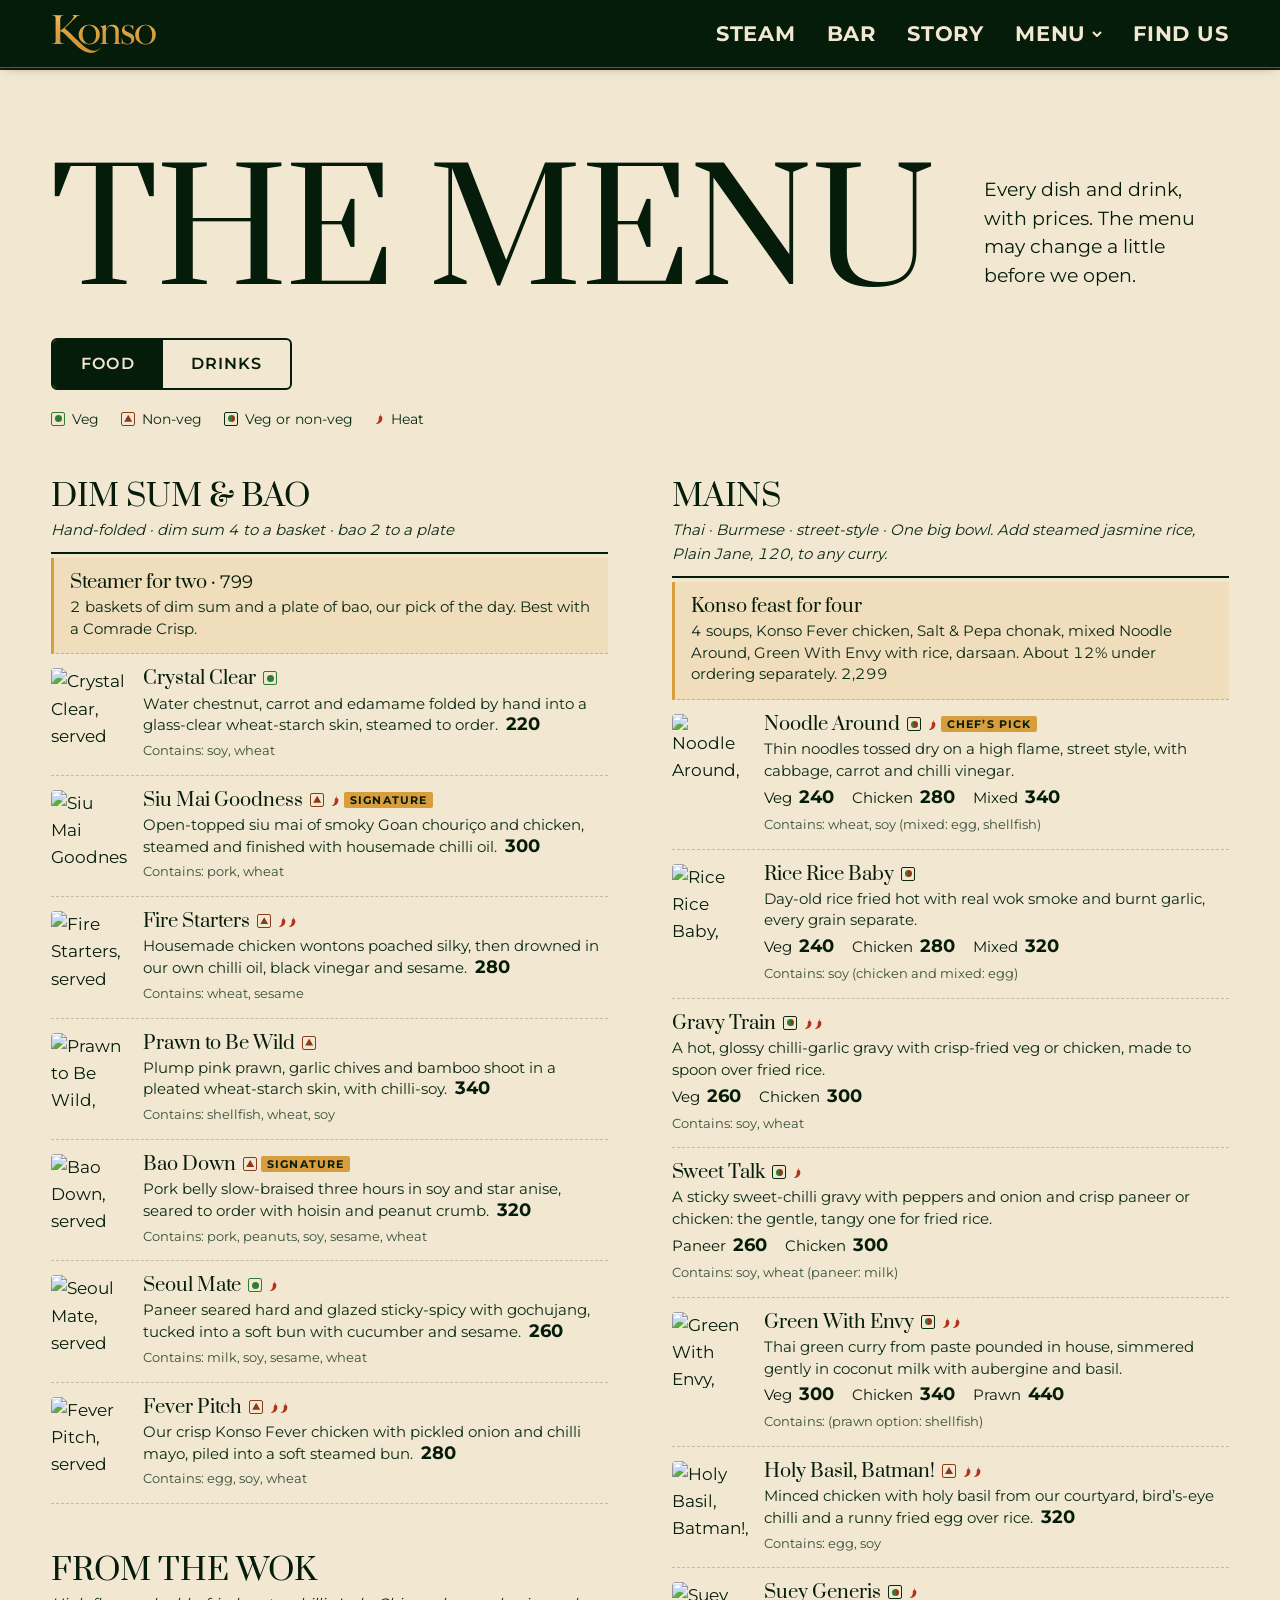
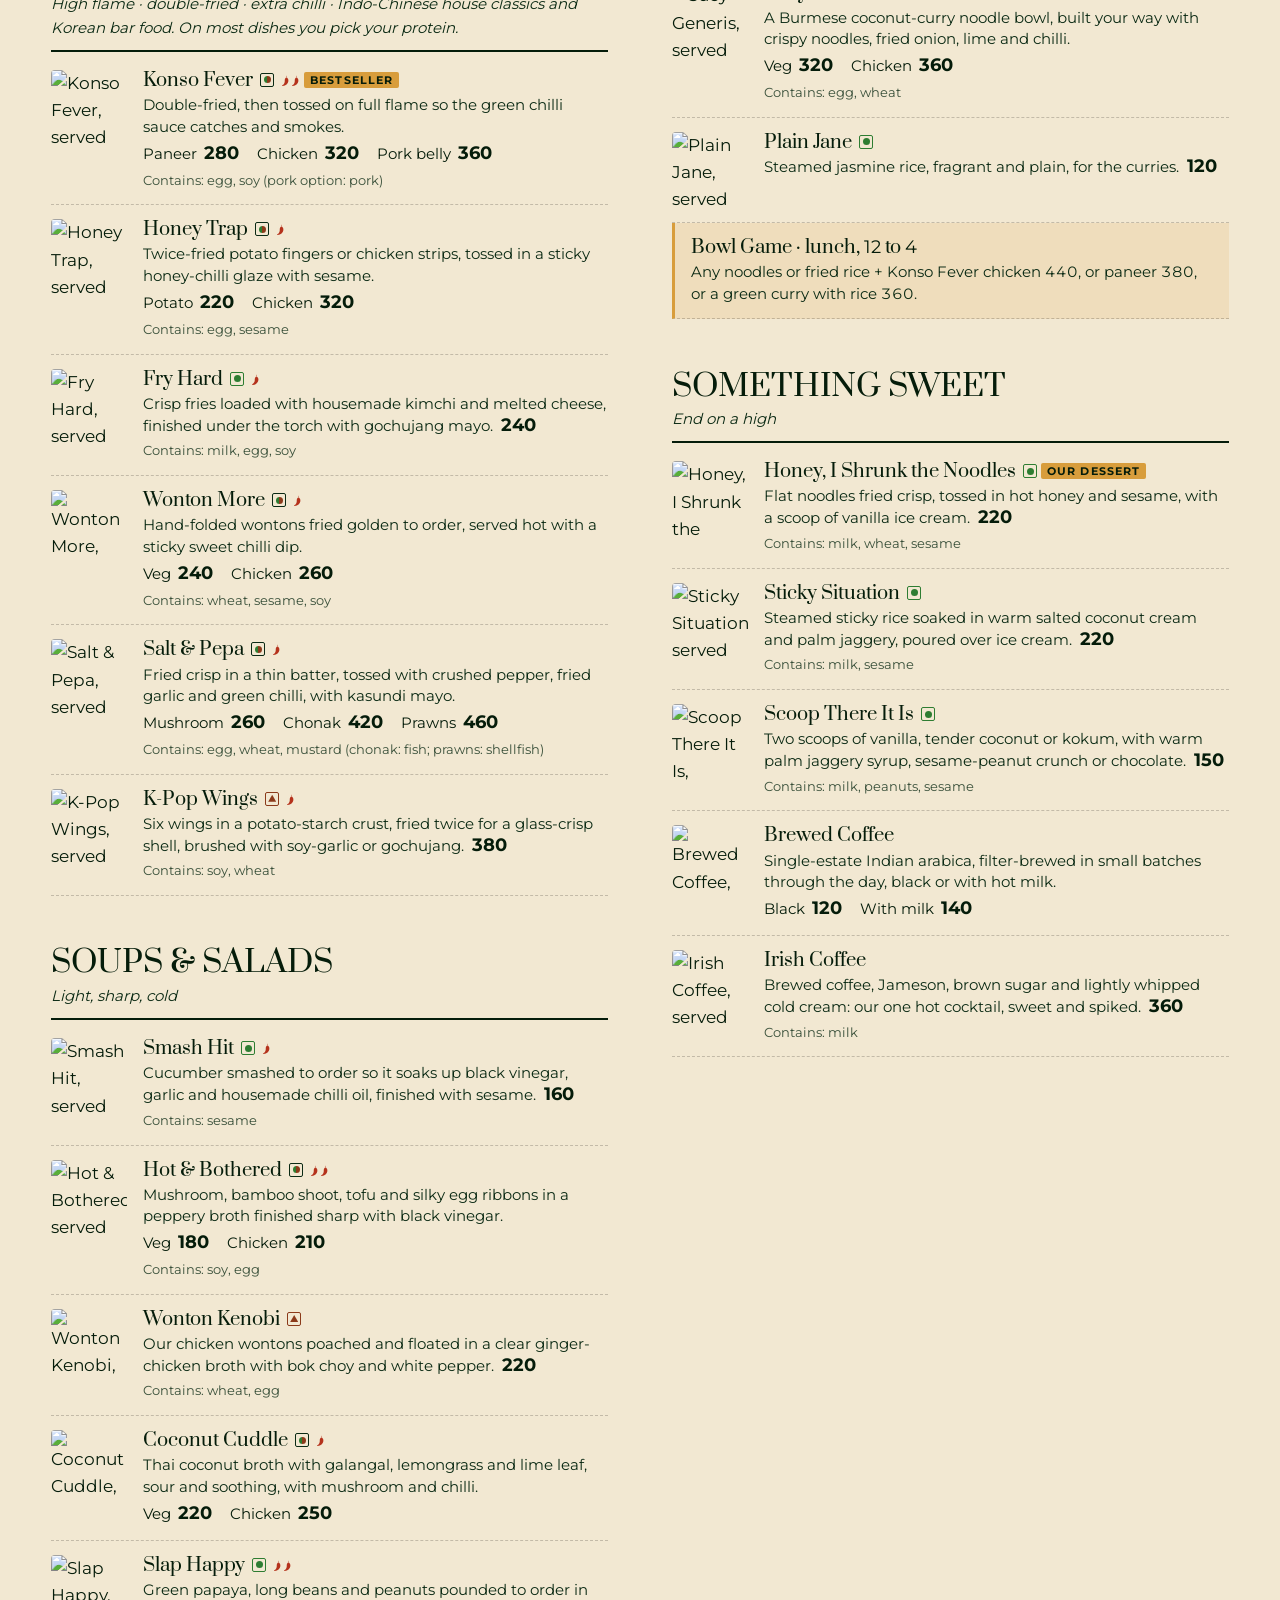
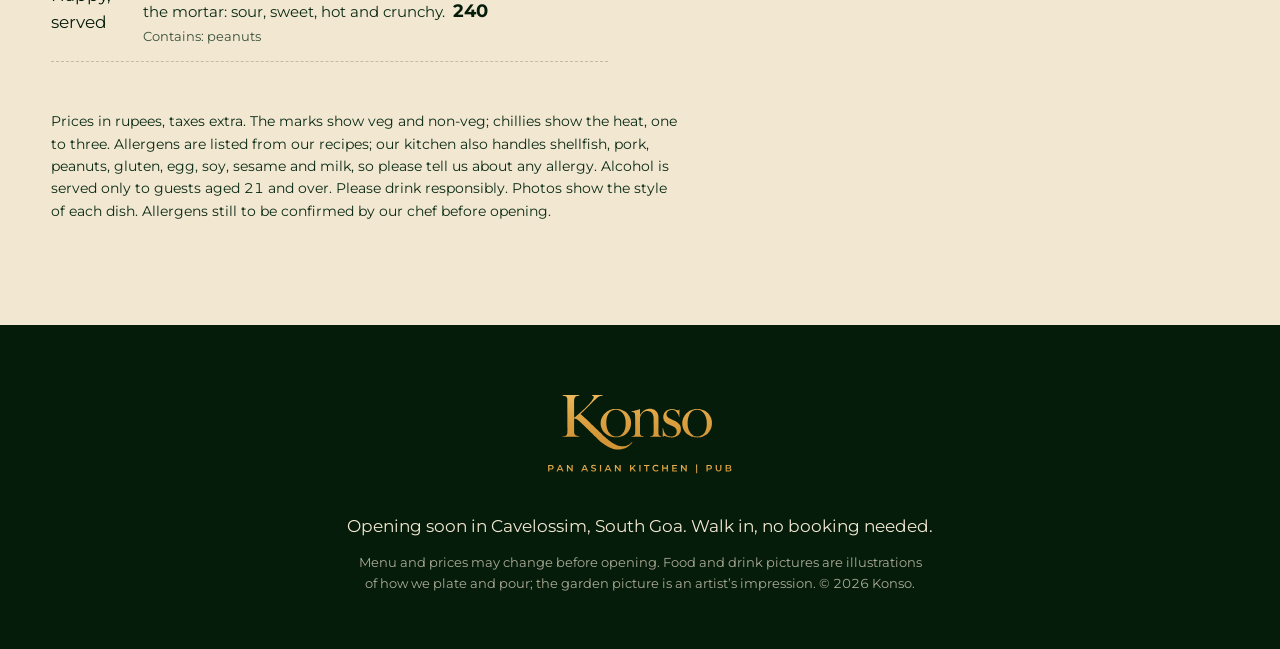
==== commit bbdf066f: "Menu page: bold prices at end of description, options on own line, no price column Co-Authored-By: C" ====
--- a/menu.html
+++ b/menu.html
@@ -65,64 +65,57 @@
 <img class="dish-img" src="assets/menu/crystal.webp" alt="Crystal Clear, served" loading="lazy" decoding="async" width="640" height="478">
 <div class="dish-body">
 <h4 class="dish-name">Crystal <span class="nw">Clear<span class="diet diet-veg" title="Vegetarian"><span class="sr">Vegetarian</span></span></span></h4>
-<p class="dish-what">Water chestnut, carrot and edamame folded by hand into a glass-clear wheat-starch skin, steamed to order.</p>
+<p class="dish-what">Water chestnut, carrot and edamame folded by hand into a glass-clear wheat-starch skin, steamed to order. <b class="pe">220</b></p>
 <p class="dish-allergen">Contains: soy, wheat</p>
 </div>
-<p class="dish-price">220</p>
 </li>
 <li class="dish has-img">
 <img class="dish-img" src="assets/menu/siumai.webp" alt="Siu Mai Goodness, served" loading="lazy" decoding="async" width="640" height="478">
 <div class="dish-body">
 <h4 class="dish-name">Siu Mai <span class="nw">Goodness<span class="diet diet-nonveg" title="Non-vegetarian"><span class="sr">Non-vegetarian</span></span><span class="heat" title="Heat 1 of 3"><span class="sr">Heat 1 of 3</span><svg viewBox="0 0 12 16" aria-hidden="true"><path d="M7.5 1.2c.3 1-.1 1.8-.9 2.3 2.4.6 3.6 2.6 3.2 5.4-.5 3.3-3.3 6.1-7.6 6.5-.7.1-1-.6-.4-1 2.5-1.6 3.4-3.9 3.2-6.2-.1-1.6.6-3.2 2-4.1-.4-.6-.4-1.4.1-2 .2-.4.4-.6.4-.9z"/></svg></span></span> <span class="tag">Signature</span></h4>
-<p class="dish-what">Open-topped siu mai of smoky Goan chouriço and chicken, steamed and finished with housemade chilli oil.</p>
+<p class="dish-what">Open-topped siu mai of smoky Goan chouriço and chicken, steamed and finished with housemade chilli oil. <b class="pe">300</b></p>
 <p class="dish-allergen">Contains: pork, wheat</p>
 </div>
-<p class="dish-price">300</p>
 </li>
 <li class="dish has-img">
 <img class="dish-img" src="assets/menu/firestarters.webp" alt="Fire Starters, served" loading="lazy" decoding="async" width="640" height="478">
 <div class="dish-body">
 <h4 class="dish-name">Fire <span class="nw">Starters<span class="diet diet-nonveg" title="Non-vegetarian"><span class="sr">Non-vegetarian</span></span><span class="heat" title="Heat 2 of 3"><span class="sr">Heat 2 of 3</span><svg viewBox="0 0 12 16" aria-hidden="true"><path d="M7.5 1.2c.3 1-.1 1.8-.9 2.3 2.4.6 3.6 2.6 3.2 5.4-.5 3.3-3.3 6.1-7.6 6.5-.7.1-1-.6-.4-1 2.5-1.6 3.4-3.9 3.2-6.2-.1-1.6.6-3.2 2-4.1-.4-.6-.4-1.4.1-2 .2-.4.4-.6.4-.9z"/></svg><svg viewBox="0 0 12 16" aria-hidden="true"><path d="M7.5 1.2c.3 1-.1 1.8-.9 2.3 2.4.6 3.6 2.6 3.2 5.4-.5 3.3-3.3 6.1-7.6 6.5-.7.1-1-.6-.4-1 2.5-1.6 3.4-3.9 3.2-6.2-.1-1.6.6-3.2 2-4.1-.4-.6-.4-1.4.1-2 .2-.4.4-.6.4-.9z"/></svg></span></span></h4>
-<p class="dish-what">Housemade chicken wontons poached silky, then drowned in our own chilli oil, black vinegar and sesame.</p>
+<p class="dish-what">Housemade chicken wontons poached silky, then drowned in our own chilli oil, black vinegar and sesame. <b class="pe">280</b></p>
 <p class="dish-allergen">Contains: wheat, sesame</p>
 </div>
-<p class="dish-price">280</p>
 </li>
 <li class="dish has-img">
 <img class="dish-img" src="assets/menu/prawndump.webp" alt="Prawn to Be Wild, served" loading="lazy" decoding="async" width="640" height="478">
 <div class="dish-body">
 <h4 class="dish-name">Prawn to Be <span class="nw">Wild<span class="diet diet-nonveg" title="Non-vegetarian"><span class="sr">Non-vegetarian</span></span></span></h4>
-<p class="dish-what">Plump pink prawn, garlic chives and bamboo shoot in a pleated wheat-starch skin, with chilli-soy.</p>
+<p class="dish-what">Plump pink prawn, garlic chives and bamboo shoot in a pleated wheat-starch skin, with chilli-soy. <b class="pe">340</b></p>
 <p class="dish-allergen">Contains: shellfish, wheat, soy</p>
 </div>
-<p class="dish-price">340</p>
 </li>
 <li class="dish has-img">
 <img class="dish-img" src="assets/menu/baodown.webp" alt="Bao Down, served" loading="lazy" decoding="async" width="640" height="478">
 <div class="dish-body">
 <h4 class="dish-name">Bao <span class="nw">Down<span class="diet diet-nonveg" title="Non-vegetarian"><span class="sr">Non-vegetarian</span></span></span> <span class="tag">Signature</span></h4>
-<p class="dish-what">Pork belly slow-braised three hours in soy and star anise, seared to order with hoisin and peanut crumb.</p>
+<p class="dish-what">Pork belly slow-braised three hours in soy and star anise, seared to order with hoisin and peanut crumb. <b class="pe">320</b></p>
 <p class="dish-allergen">Contains: pork, peanuts, soy, sesame, wheat</p>
 </div>
-<p class="dish-price">320</p>
 </li>
 <li class="dish has-img">
 <img class="dish-img" src="assets/menu/seoulmate.webp" alt="Seoul Mate, served" loading="lazy" decoding="async" width="640" height="478">
 <div class="dish-body">
 <h4 class="dish-name">Seoul <span class="nw">Mate<span class="diet diet-veg" title="Vegetarian"><span class="sr">Vegetarian</span></span><span class="heat" title="Heat 1 of 3"><span class="sr">Heat 1 of 3</span><svg viewBox="0 0 12 16" aria-hidden="true"><path d="M7.5 1.2c.3 1-.1 1.8-.9 2.3 2.4.6 3.6 2.6 3.2 5.4-.5 3.3-3.3 6.1-7.6 6.5-.7.1-1-.6-.4-1 2.5-1.6 3.4-3.9 3.2-6.2-.1-1.6.6-3.2 2-4.1-.4-.6-.4-1.4.1-2 .2-.4.4-.6.4-.9z"/></svg></span></span></h4>
-<p class="dish-what">Paneer seared hard and glazed sticky-spicy with gochujang, tucked into a soft bun with cucumber and sesame.</p>
+<p class="dish-what">Paneer seared hard and glazed sticky-spicy with gochujang, tucked into a soft bun with cucumber and sesame. <b class="pe">260</b></p>
 <p class="dish-allergen">Contains: milk, soy, sesame, wheat</p>
 </div>
-<p class="dish-price">260</p>
 </li>
 <li class="dish has-img">
 <img class="dish-img" src="assets/menu/feverpitch.webp" alt="Fever Pitch, served" loading="lazy" decoding="async" width="640" height="478">
 <div class="dish-body">
 <h4 class="dish-name">Fever <span class="nw">Pitch<span class="diet diet-nonveg" title="Non-vegetarian"><span class="sr">Non-vegetarian</span></span><span class="heat" title="Heat 2 of 3"><span class="sr">Heat 2 of 3</span><svg viewBox="0 0 12 16" aria-hidden="true"><path d="M7.5 1.2c.3 1-.1 1.8-.9 2.3 2.4.6 3.6 2.6 3.2 5.4-.5 3.3-3.3 6.1-7.6 6.5-.7.1-1-.6-.4-1 2.5-1.6 3.4-3.9 3.2-6.2-.1-1.6.6-3.2 2-4.1-.4-.6-.4-1.4.1-2 .2-.4.4-.6.4-.9z"/></svg><svg viewBox="0 0 12 16" aria-hidden="true"><path d="M7.5 1.2c.3 1-.1 1.8-.9 2.3 2.4.6 3.6 2.6 3.2 5.4-.5 3.3-3.3 6.1-7.6 6.5-.7.1-1-.6-.4-1 2.5-1.6 3.4-3.9 3.2-6.2-.1-1.6.6-3.2 2-4.1-.4-.6-.4-1.4.1-2 .2-.4.4-.6.4-.9z"/></svg></span></span></h4>
-<p class="dish-what">Our crisp Konso Fever chicken with pickled onion and chilli mayo, piled into a soft steamed bun.</p>
+<p class="dish-what">Our crisp Konso Fever chicken with pickled onion and chilli mayo, piled into a soft steamed bun. <b class="pe">280</b></p>
 <p class="dish-allergen">Contains: egg, soy, wheat</p>
 </div>
-<p class="dish-price">280</p>
 </li></ul>
 </section>
 <section class="menu-sec" id="m-from-the-wok" aria-labelledby="h-from-the-wok">
@@ -131,55 +124,53 @@
 <img class="dish-img" src="assets/menu/cabinfever.webp" alt="Konso Fever, served" loading="lazy" decoding="async" width="640" height="478">
 <div class="dish-body">
 <h4 class="dish-name">Konso <span class="nw">Fever<span class="diet diet-both" title="Veg or non-veg"><span class="sr">Veg or non-veg</span></span><span class="heat" title="Heat 2 of 3"><span class="sr">Heat 2 of 3</span><svg viewBox="0 0 12 16" aria-hidden="true"><path d="M7.5 1.2c.3 1-.1 1.8-.9 2.3 2.4.6 3.6 2.6 3.2 5.4-.5 3.3-3.3 6.1-7.6 6.5-.7.1-1-.6-.4-1 2.5-1.6 3.4-3.9 3.2-6.2-.1-1.6.6-3.2 2-4.1-.4-.6-.4-1.4.1-2 .2-.4.4-.6.4-.9z"/></svg><svg viewBox="0 0 12 16" aria-hidden="true"><path d="M7.5 1.2c.3 1-.1 1.8-.9 2.3 2.4.6 3.6 2.6 3.2 5.4-.5 3.3-3.3 6.1-7.6 6.5-.7.1-1-.6-.4-1 2.5-1.6 3.4-3.9 3.2-6.2-.1-1.6.6-3.2 2-4.1-.4-.6-.4-1.4.1-2 .2-.4.4-.6.4-.9z"/></svg></span></span> <span class="tag">Bestseller</span></h4>
-<p class="dish-what">Double-fried, then tossed on full flame so the green chilli sauce catches and smokes. paneer 280 · chicken 320 · pork belly 360</p>
+<p class="dish-what">Double-fried, then tossed on full flame so the green chilli sauce catches and smokes.</p>
+<p class="dish-opts"><span>paneer <b>280</b></span><span>chicken <b>320</b></span><span>pork belly <b>360</b></span></p>
 <p class="dish-allergen">Contains: egg, soy (pork option: pork)</p>
 </div>
-<p class="dish-price">from 280</p>
 </li>
 <li class="dish has-img">
 <img class="dish-img" src="assets/menu/honeytrap.webp" alt="Honey Trap, served" loading="lazy" decoding="async" width="640" height="478">
 <div class="dish-body">
 <h4 class="dish-name">Honey <span class="nw">Trap<span class="diet diet-both" title="Veg or non-veg"><span class="sr">Veg or non-veg</span></span><span class="heat" title="Heat 1 of 3"><span class="sr">Heat 1 of 3</span><svg viewBox="0 0 12 16" aria-hidden="true"><path d="M7.5 1.2c.3 1-.1 1.8-.9 2.3 2.4.6 3.6 2.6 3.2 5.4-.5 3.3-3.3 6.1-7.6 6.5-.7.1-1-.6-.4-1 2.5-1.6 3.4-3.9 3.2-6.2-.1-1.6.6-3.2 2-4.1-.4-.6-.4-1.4.1-2 .2-.4.4-.6.4-.9z"/></svg></span></span></h4>
-<p class="dish-what">Twice-fried potato fingers or chicken strips, tossed in a sticky honey-chilli glaze with sesame. Potato 220 · chicken 320</p>
+<p class="dish-what">Twice-fried potato fingers or chicken strips, tossed in a sticky honey-chilli glaze with sesame.</p>
+<p class="dish-opts"><span>Potato <b>220</b></span><span>chicken <b>320</b></span></p>
 <p class="dish-allergen">Contains: egg, sesame</p>
 </div>
-<p class="dish-price"></p>
 </li>
 <li class="dish has-img">
 <img class="dish-img" src="assets/menu/fryhard.webp" alt="Fry Hard, served" loading="lazy" decoding="async" width="640" height="478">
 <div class="dish-body">
 <h4 class="dish-name">Fry <span class="nw">Hard<span class="diet diet-veg" title="Vegetarian"><span class="sr">Vegetarian</span></span><span class="heat" title="Heat 1 of 3"><span class="sr">Heat 1 of 3</span><svg viewBox="0 0 12 16" aria-hidden="true"><path d="M7.5 1.2c.3 1-.1 1.8-.9 2.3 2.4.6 3.6 2.6 3.2 5.4-.5 3.3-3.3 6.1-7.6 6.5-.7.1-1-.6-.4-1 2.5-1.6 3.4-3.9 3.2-6.2-.1-1.6.6-3.2 2-4.1-.4-.6-.4-1.4.1-2 .2-.4.4-.6.4-.9z"/></svg></span></span></h4>
-<p class="dish-what">Crisp fries loaded with housemade kimchi and melted cheese, finished under the torch with gochujang mayo.</p>
+<p class="dish-what">Crisp fries loaded with housemade kimchi and melted cheese, finished under the torch with gochujang mayo. <b class="pe">240</b></p>
 <p class="dish-allergen">Contains: milk, egg, soy</p>
 </div>
-<p class="dish-price">240</p>
 </li>
 <li class="dish has-img">
 <img class="dish-img" src="assets/menu/wontonmore.webp" alt="Wonton More, served" loading="lazy" decoding="async" width="640" height="478">
 <div class="dish-body">
 <h4 class="dish-name">Wonton <span class="nw">More<span class="diet diet-both" title="Veg or non-veg"><span class="sr">Veg or non-veg</span></span><span class="heat" title="Heat 1 of 3"><span class="sr">Heat 1 of 3</span><svg viewBox="0 0 12 16" aria-hidden="true"><path d="M7.5 1.2c.3 1-.1 1.8-.9 2.3 2.4.6 3.6 2.6 3.2 5.4-.5 3.3-3.3 6.1-7.6 6.5-.7.1-1-.6-.4-1 2.5-1.6 3.4-3.9 3.2-6.2-.1-1.6.6-3.2 2-4.1-.4-.6-.4-1.4.1-2 .2-.4.4-.6.4-.9z"/></svg></span></span></h4>
-<p class="dish-what">Hand-folded wontons fried golden to order, served hot with a sticky sweet chilli dip. Veg 240 · chicken 260</p>
+<p class="dish-what">Hand-folded wontons fried golden to order, served hot with a sticky sweet chilli dip.</p>
+<p class="dish-opts"><span>Veg <b>240</b></span><span>chicken <b>260</b></span></p>
 <p class="dish-allergen">Contains: wheat, sesame, soy</p>
 </div>
-<p class="dish-price"></p>
 </li>
 <li class="dish has-img">
 <img class="dish-img" src="assets/menu/saltpepa.webp" alt="Salt &amp; Pepa, served" loading="lazy" decoding="async" width="640" height="478">
 <div class="dish-body">
 <h4 class="dish-name">Salt &amp; <span class="nw">Pepa<span class="diet diet-both" title="Veg or non-veg"><span class="sr">Veg or non-veg</span></span><span class="heat" title="Heat 1 of 3"><span class="sr">Heat 1 of 3</span><svg viewBox="0 0 12 16" aria-hidden="true"><path d="M7.5 1.2c.3 1-.1 1.8-.9 2.3 2.4.6 3.6 2.6 3.2 5.4-.5 3.3-3.3 6.1-7.6 6.5-.7.1-1-.6-.4-1 2.5-1.6 3.4-3.9 3.2-6.2-.1-1.6.6-3.2 2-4.1-.4-.6-.4-1.4.1-2 .2-.4.4-.6.4-.9z"/></svg></span></span></h4>
-<p class="dish-what">Fried crisp in a thin batter, tossed with crushed pepper, fried garlic and green chilli, with kasundi mayo. Mushroom 260 · chonak 420 · prawns 460</p>
+<p class="dish-what">Fried crisp in a thin batter, tossed with crushed pepper, fried garlic and green chilli, with kasundi mayo.</p>
+<p class="dish-opts"><span>Mushroom <b>260</b></span><span>chonak <b>420</b></span><span>prawns <b>460</b></span></p>
 <p class="dish-allergen">Contains: egg, wheat, mustard (chonak: fish; prawns: shellfish)</p>
 </div>
-<p class="dish-price"></p>
 </li>
 <li class="dish has-img">
 <img class="dish-img" src="assets/menu/kpop.webp" alt="K-Pop Wings, served" loading="lazy" decoding="async" width="640" height="478">
 <div class="dish-body">
 <h4 class="dish-name">K-Pop <span class="nw">Wings<span class="diet diet-nonveg" title="Non-vegetarian"><span class="sr">Non-vegetarian</span></span><span class="heat" title="Heat 1 of 3"><span class="sr">Heat 1 of 3</span><svg viewBox="0 0 12 16" aria-hidden="true"><path d="M7.5 1.2c.3 1-.1 1.8-.9 2.3 2.4.6 3.6 2.6 3.2 5.4-.5 3.3-3.3 6.1-7.6 6.5-.7.1-1-.6-.4-1 2.5-1.6 3.4-3.9 3.2-6.2-.1-1.6.6-3.2 2-4.1-.4-.6-.4-1.4.1-2 .2-.4.4-.6.4-.9z"/></svg></span></span></h4>
-<p class="dish-what">Six wings in a potato-starch crust, fried twice for a glass-crisp shell, brushed with soy-garlic or gochujang.</p>
+<p class="dish-what">Six wings in a potato-starch crust, fried twice for a glass-crisp shell, brushed with soy-garlic or gochujang. <b class="pe">380</b></p>
 <p class="dish-allergen">Contains: soy, wheat</p>
 </div>
-<p class="dish-price">380</p>
 </li></ul>
 </section>
 <section class="menu-sec" id="m-soups-salads" aria-labelledby="h-soups-salads">
@@ -188,45 +179,42 @@
 <img class="dish-img" src="assets/menu/smashhit.webp" alt="Smash Hit, served" loading="lazy" decoding="async" width="640" height="478">
 <div class="dish-body">
 <h4 class="dish-name">Smash <span class="nw">Hit<span class="diet diet-veg" title="Vegetarian"><span class="sr">Vegetarian</span></span><span class="heat" title="Heat 1 of 3"><span class="sr">Heat 1 of 3</span><svg viewBox="0 0 12 16" aria-hidden="true"><path d="M7.5 1.2c.3 1-.1 1.8-.9 2.3 2.4.6 3.6 2.6 3.2 5.4-.5 3.3-3.3 6.1-7.6 6.5-.7.1-1-.6-.4-1 2.5-1.6 3.4-3.9 3.2-6.2-.1-1.6.6-3.2 2-4.1-.4-.6-.4-1.4.1-2 .2-.4.4-.6.4-.9z"/></svg></span></span></h4>
-<p class="dish-what">Cucumber smashed to order so it soaks up black vinegar, garlic and housemade chilli oil, finished with sesame.</p>
+<p class="dish-what">Cucumber smashed to order so it soaks up black vinegar, garlic and housemade chilli oil, finished with sesame. <b class="pe">160</b></p>
 <p class="dish-allergen">Contains: sesame</p>
 </div>
-<p class="dish-price">160</p>
 </li>
 <li class="dish has-img">
 <img class="dish-img" src="assets/menu/hotsour.webp" alt="Hot &amp; Bothered, served" loading="lazy" decoding="async" width="640" height="478">
 <div class="dish-body">
 <h4 class="dish-name">Hot &amp; <span class="nw">Bothered<span class="diet diet-both" title="Veg or non-veg"><span class="sr">Veg or non-veg</span></span><span class="heat" title="Heat 2 of 3"><span class="sr">Heat 2 of 3</span><svg viewBox="0 0 12 16" aria-hidden="true"><path d="M7.5 1.2c.3 1-.1 1.8-.9 2.3 2.4.6 3.6 2.6 3.2 5.4-.5 3.3-3.3 6.1-7.6 6.5-.7.1-1-.6-.4-1 2.5-1.6 3.4-3.9 3.2-6.2-.1-1.6.6-3.2 2-4.1-.4-.6-.4-1.4.1-2 .2-.4.4-.6.4-.9z"/></svg><svg viewBox="0 0 12 16" aria-hidden="true"><path d="M7.5 1.2c.3 1-.1 1.8-.9 2.3 2.4.6 3.6 2.6 3.2 5.4-.5 3.3-3.3 6.1-7.6 6.5-.7.1-1-.6-.4-1 2.5-1.6 3.4-3.9 3.2-6.2-.1-1.6.6-3.2 2-4.1-.4-.6-.4-1.4.1-2 .2-.4.4-.6.4-.9z"/></svg></span></span></h4>
-<p class="dish-what">Mushroom, bamboo shoot, tofu and silky egg ribbons in a peppery broth finished sharp with black vinegar. Veg 180 · chicken 210</p>
+<p class="dish-what">Mushroom, bamboo shoot, tofu and silky egg ribbons in a peppery broth finished sharp with black vinegar.</p>
+<p class="dish-opts"><span>Veg <b>180</b></span><span>chicken <b>210</b></span></p>
 <p class="dish-allergen">Contains: soy, egg</p>
 </div>
-<p class="dish-price"></p>
 </li>
 <li class="dish has-img">
 <img class="dish-img" src="assets/menu/wonton.webp" alt="Wonton Kenobi, served" loading="lazy" decoding="async" width="640" height="478">
 <div class="dish-body">
 <h4 class="dish-name">Wonton <span class="nw">Kenobi<span class="diet diet-nonveg" title="Non-vegetarian"><span class="sr">Non-vegetarian</span></span></span></h4>
-<p class="dish-what">Our chicken wontons poached and floated in a clear ginger-chicken broth with bok choy and white pepper.</p>
+<p class="dish-what">Our chicken wontons poached and floated in a clear ginger-chicken broth with bok choy and white pepper. <b class="pe">220</b></p>
 <p class="dish-allergen">Contains: wheat, egg</p>
 </div>
-<p class="dish-price">220</p>
 </li>
 <li class="dish has-img">
 <img class="dish-img" src="assets/menu/tomkha.webp" alt="Coconut Cuddle, served" loading="lazy" decoding="async" width="640" height="478">
 <div class="dish-body">
 <h4 class="dish-name">Coconut <span class="nw">Cuddle<span class="diet diet-both" title="Veg or non-veg"><span class="sr">Veg or non-veg</span></span><span class="heat" title="Heat 1 of 3"><span class="sr">Heat 1 of 3</span><svg viewBox="0 0 12 16" aria-hidden="true"><path d="M7.5 1.2c.3 1-.1 1.8-.9 2.3 2.4.6 3.6 2.6 3.2 5.4-.5 3.3-3.3 6.1-7.6 6.5-.7.1-1-.6-.4-1 2.5-1.6 3.4-3.9 3.2-6.2-.1-1.6.6-3.2 2-4.1-.4-.6-.4-1.4.1-2 .2-.4.4-.6.4-.9z"/></svg></span></span></h4>
-<p class="dish-what">Thai coconut broth with galangal, lemongrass and lime leaf, sour and soothing, with mushroom and chilli. Veg 220 · chicken 250</p>
-</div>
-<p class="dish-price"></p>
+<p class="dish-what">Thai coconut broth with galangal, lemongrass and lime leaf, sour and soothing, with mushroom and chilli.</p>
+<p class="dish-opts"><span>Veg <b>220</b></span><span>chicken <b>250</b></span></p>
+</div>
 </li>
 <li class="dish has-img">
 <img class="dish-img" src="assets/menu/slaphappy.webp" alt="Slap Happy, served" loading="lazy" decoding="async" width="640" height="478">
 <div class="dish-body">
 <h4 class="dish-name">Slap <span class="nw">Happy<span class="diet diet-veg" title="Vegetarian"><span class="sr">Vegetarian</span></span><span class="heat" title="Heat 2 of 3"><span class="sr">Heat 2 of 3</span><svg viewBox="0 0 12 16" aria-hidden="true"><path d="M7.5 1.2c.3 1-.1 1.8-.9 2.3 2.4.6 3.6 2.6 3.2 5.4-.5 3.3-3.3 6.1-7.6 6.5-.7.1-1-.6-.4-1 2.5-1.6 3.4-3.9 3.2-6.2-.1-1.6.6-3.2 2-4.1-.4-.6-.4-1.4.1-2 .2-.4.4-.6.4-.9z"/></svg><svg viewBox="0 0 12 16" aria-hidden="true"><path d="M7.5 1.2c.3 1-.1 1.8-.9 2.3 2.4.6 3.6 2.6 3.2 5.4-.5 3.3-3.3 6.1-7.6 6.5-.7.1-1-.6-.4-1 2.5-1.6 3.4-3.9 3.2-6.2-.1-1.6.6-3.2 2-4.1-.4-.6-.4-1.4.1-2 .2-.4.4-.6.4-.9z"/></svg></span></span></h4>
-<p class="dish-what">Green papaya, long beans and peanuts pounded to order in the mortar: sour, sweet, hot and crunchy.</p>
+<p class="dish-what">Green papaya, long beans and peanuts pounded to order in the mortar: sour, sweet, hot and crunchy. <b class="pe">240</b></p>
 <p class="dish-allergen">Contains: peanuts</p>
 </div>
-<p class="dish-price">240</p>
 </li></ul>
 </section></div><div class="menu-col"><section class="menu-sec" id="m-mains" aria-labelledby="h-mains">
 <header class="menu-sec-head"><h3 id="h-mains">Mains</h3><p>Thai · Burmese · street-style · One big bowl. Add steamed jasmine rice, Plain Jane, 120, to any curry.</p></header>
@@ -240,70 +228,68 @@
 <img class="dish-img" src="assets/menu/noodlearound.webp" alt="Noodle Around, served" loading="lazy" decoding="async" width="640" height="478">
 <div class="dish-body">
 <h4 class="dish-name">Noodle <span class="nw">Around<span class="diet diet-both" title="Veg or non-veg"><span class="sr">Veg or non-veg</span></span><span class="heat" title="Heat 1 of 3"><span class="sr">Heat 1 of 3</span><svg viewBox="0 0 12 16" aria-hidden="true"><path d="M7.5 1.2c.3 1-.1 1.8-.9 2.3 2.4.6 3.6 2.6 3.2 5.4-.5 3.3-3.3 6.1-7.6 6.5-.7.1-1-.6-.4-1 2.5-1.6 3.4-3.9 3.2-6.2-.1-1.6.6-3.2 2-4.1-.4-.6-.4-1.4.1-2 .2-.4.4-.6.4-.9z"/></svg></span></span> <span class="tag">Chef’s pick</span></h4>
-<p class="dish-what">Thin noodles tossed dry on a high flame, street style, with cabbage, carrot and chilli vinegar. Veg 240 · chicken 280 · mixed 340</p>
+<p class="dish-what">Thin noodles tossed dry on a high flame, street style, with cabbage, carrot and chilli vinegar.</p>
+<p class="dish-opts"><span>Veg <b>240</b></span><span>chicken <b>280</b></span><span>mixed <b>340</b></span></p>
 <p class="dish-allergen">Contains: wheat, soy (mixed: egg, shellfish)</p>
 </div>
-<p class="dish-price"></p>
 </li>
 <li class="dish has-img">
 <img class="dish-img" src="assets/menu/ricebaby.webp" alt="Rice Rice Baby, served" loading="lazy" decoding="async" width="640" height="478">
 <div class="dish-body">
 <h4 class="dish-name">Rice Rice <span class="nw">Baby<span class="diet diet-both" title="Veg or non-veg"><span class="sr">Veg or non-veg</span></span></span></h4>
-<p class="dish-what">Day-old rice fried hot with real wok smoke and burnt garlic, every grain separate. Veg 240 · chicken 280 · mixed 320</p>
+<p class="dish-what">Day-old rice fried hot with real wok smoke and burnt garlic, every grain separate.</p>
+<p class="dish-opts"><span>Veg <b>240</b></span><span>chicken <b>280</b></span><span>mixed <b>320</b></span></p>
 <p class="dish-allergen">Contains: soy (chicken and mixed: egg)</p>
 </div>
-<p class="dish-price"></p>
 </li>
 <li class="dish">
 <div class="dish-body">
 <h4 class="dish-name">Gravy <span class="nw">Train<span class="diet diet-both" title="Veg or non-veg"><span class="sr">Veg or non-veg</span></span><span class="heat" title="Heat 2 of 3"><span class="sr">Heat 2 of 3</span><svg viewBox="0 0 12 16" aria-hidden="true"><path d="M7.5 1.2c.3 1-.1 1.8-.9 2.3 2.4.6 3.6 2.6 3.2 5.4-.5 3.3-3.3 6.1-7.6 6.5-.7.1-1-.6-.4-1 2.5-1.6 3.4-3.9 3.2-6.2-.1-1.6.6-3.2 2-4.1-.4-.6-.4-1.4.1-2 .2-.4.4-.6.4-.9z"/></svg><svg viewBox="0 0 12 16" aria-hidden="true"><path d="M7.5 1.2c.3 1-.1 1.8-.9 2.3 2.4.6 3.6 2.6 3.2 5.4-.5 3.3-3.3 6.1-7.6 6.5-.7.1-1-.6-.4-1 2.5-1.6 3.4-3.9 3.2-6.2-.1-1.6.6-3.2 2-4.1-.4-.6-.4-1.4.1-2 .2-.4.4-.6.4-.9z"/></svg></span></span></h4>
-<p class="dish-what">A hot, glossy chilli-garlic gravy with crisp-fried veg or chicken, made to spoon over fried rice. Veg 260 · chicken 300</p>
+<p class="dish-what">A hot, glossy chilli-garlic gravy with crisp-fried veg or chicken, made to spoon over fried rice.</p>
+<p class="dish-opts"><span>Veg <b>260</b></span><span>chicken <b>300</b></span></p>
 <p class="dish-allergen">Contains: soy, wheat</p>
 </div>
-<p class="dish-price"></p>
 </li>
 <li class="dish">
 <div class="dish-body">
 <h4 class="dish-name">Sweet <span class="nw">Talk<span class="diet diet-both" title="Veg or non-veg"><span class="sr">Veg or non-veg</span></span><span class="heat" title="Heat 1 of 3"><span class="sr">Heat 1 of 3</span><svg viewBox="0 0 12 16" aria-hidden="true"><path d="M7.5 1.2c.3 1-.1 1.8-.9 2.3 2.4.6 3.6 2.6 3.2 5.4-.5 3.3-3.3 6.1-7.6 6.5-.7.1-1-.6-.4-1 2.5-1.6 3.4-3.9 3.2-6.2-.1-1.6.6-3.2 2-4.1-.4-.6-.4-1.4.1-2 .2-.4.4-.6.4-.9z"/></svg></span></span></h4>
-<p class="dish-what">A sticky sweet-chilli gravy with peppers and onion and crisp paneer or chicken: the gentle, tangy one for fried rice. Paneer 260 · chicken 300</p>
+<p class="dish-what">A sticky sweet-chilli gravy with peppers and onion and crisp paneer or chicken: the gentle, tangy one for fried rice.</p>
+<p class="dish-opts"><span>Paneer <b>260</b></span><span>chicken <b>300</b></span></p>
 <p class="dish-allergen">Contains: soy, wheat (paneer: milk)</p>
 </div>
-<p class="dish-price"></p>
 </li>
 <li class="dish has-img">
 <img class="dish-img" src="assets/menu/greencurry.webp" alt="Green With Envy, served" loading="lazy" decoding="async" width="640" height="478">
 <div class="dish-body">
 <h4 class="dish-name">Green With <span class="nw">Envy<span class="diet diet-both" title="Veg or non-veg"><span class="sr">Veg or non-veg</span></span><span class="heat" title="Heat 2 of 3"><span class="sr">Heat 2 of 3</span><svg viewBox="0 0 12 16" aria-hidden="true"><path d="M7.5 1.2c.3 1-.1 1.8-.9 2.3 2.4.6 3.6 2.6 3.2 5.4-.5 3.3-3.3 6.1-7.6 6.5-.7.1-1-.6-.4-1 2.5-1.6 3.4-3.9 3.2-6.2-.1-1.6.6-3.2 2-4.1-.4-.6-.4-1.4.1-2 .2-.4.4-.6.4-.9z"/></svg><svg viewBox="0 0 12 16" aria-hidden="true"><path d="M7.5 1.2c.3 1-.1 1.8-.9 2.3 2.4.6 3.6 2.6 3.2 5.4-.5 3.3-3.3 6.1-7.6 6.5-.7.1-1-.6-.4-1 2.5-1.6 3.4-3.9 3.2-6.2-.1-1.6.6-3.2 2-4.1-.4-.6-.4-1.4.1-2 .2-.4.4-.6.4-.9z"/></svg></span></span></h4>
-<p class="dish-what">Thai green curry from paste pounded in house, simmered gently in coconut milk with aubergine and basil. Veg 300 · chicken 340 · prawn 440</p>
+<p class="dish-what">Thai green curry from paste pounded in house, simmered gently in coconut milk with aubergine and basil.</p>
+<p class="dish-opts"><span>Veg <b>300</b></span><span>chicken <b>340</b></span><span>prawn <b>440</b></span></p>
 <p class="dish-allergen">Contains: (prawn option: shellfish)</p>
 </div>
-<p class="dish-price"></p>
 </li>
 <li class="dish has-img">
 <img class="dish-img" src="assets/menu/holybasil.webp" alt="Holy Basil, Batman!, served" loading="lazy" decoding="async" width="640" height="478">
 <div class="dish-body">
 <h4 class="dish-name">Holy Basil, <span class="nw">Batman!<span class="diet diet-nonveg" title="Non-vegetarian"><span class="sr">Non-vegetarian</span></span><span class="heat" title="Heat 2 of 3"><span class="sr">Heat 2 of 3</span><svg viewBox="0 0 12 16" aria-hidden="true"><path d="M7.5 1.2c.3 1-.1 1.8-.9 2.3 2.4.6 3.6 2.6 3.2 5.4-.5 3.3-3.3 6.1-7.6 6.5-.7.1-1-.6-.4-1 2.5-1.6 3.4-3.9 3.2-6.2-.1-1.6.6-3.2 2-4.1-.4-.6-.4-1.4.1-2 .2-.4.4-.6.4-.9z"/></svg><svg viewBox="0 0 12 16" aria-hidden="true"><path d="M7.5 1.2c.3 1-.1 1.8-.9 2.3 2.4.6 3.6 2.6 3.2 5.4-.5 3.3-3.3 6.1-7.6 6.5-.7.1-1-.6-.4-1 2.5-1.6 3.4-3.9 3.2-6.2-.1-1.6.6-3.2 2-4.1-.4-.6-.4-1.4.1-2 .2-.4.4-.6.4-.9z"/></svg></span></span></h4>
-<p class="dish-what">Minced chicken with holy basil from our courtyard, bird’s-eye chilli and a runny fried egg over rice.</p>
+<p class="dish-what">Minced chicken with holy basil from our courtyard, bird’s-eye chilli and a runny fried egg over rice. <b class="pe">320</b></p>
 <p class="dish-allergen">Contains: egg, soy</p>
 </div>
-<p class="dish-price">320</p>
 </li>
 <li class="dish has-img">
 <img class="dish-img" src="assets/menu/khaosuey.webp" alt="Suey Generis, served" loading="lazy" decoding="async" width="640" height="478">
 <div class="dish-body">
 <h4 class="dish-name">Suey <span class="nw">Generis<span class="diet diet-both" title="Veg or non-veg"><span class="sr">Veg or non-veg</span></span><span class="heat" title="Heat 1 of 3"><span class="sr">Heat 1 of 3</span><svg viewBox="0 0 12 16" aria-hidden="true"><path d="M7.5 1.2c.3 1-.1 1.8-.9 2.3 2.4.6 3.6 2.6 3.2 5.4-.5 3.3-3.3 6.1-7.6 6.5-.7.1-1-.6-.4-1 2.5-1.6 3.4-3.9 3.2-6.2-.1-1.6.6-3.2 2-4.1-.4-.6-.4-1.4.1-2 .2-.4.4-.6.4-.9z"/></svg></span></span></h4>
-<p class="dish-what">A Burmese coconut-curry noodle bowl, built your way with crispy noodles, fried onion, lime and chilli. Veg 320 · chicken 360</p>
+<p class="dish-what">A Burmese coconut-curry noodle bowl, built your way with crispy noodles, fried onion, lime and chilli.</p>
+<p class="dish-opts"><span>Veg <b>320</b></span><span>chicken <b>360</b></span></p>
 <p class="dish-allergen">Contains: egg, wheat</p>
 </div>
-<p class="dish-price"></p>
 </li>
 <li class="dish has-img">
 <img class="dish-img" src="assets/menu/plainjane.webp" alt="Plain Jane, served" loading="lazy" decoding="async" width="640" height="478">
 <div class="dish-body">
 <h4 class="dish-name">Plain <span class="nw">Jane<span class="diet diet-veg" title="Vegetarian"><span class="sr">Vegetarian</span></span></span></h4>
-<p class="dish-what">Steamed jasmine rice, fragrant and plain, for the curries.</p>
-</div>
-<p class="dish-price">120</p>
+<p class="dish-what">Steamed jasmine rice, fragrant and plain, for the curries. <b class="pe">120</b></p>
+</div>
 </li>
 <li class="dish dish-note">
 <div class="dish-body">
@@ -318,45 +304,41 @@
 <img class="dish-img" src="assets/menu/darsaan.webp" alt="Honey, I Shrunk the Noodles, served" loading="lazy" decoding="async" width="640" height="478">
 <div class="dish-body">
 <h4 class="dish-name">Honey, I Shrunk the <span class="nw">Noodles<span class="diet diet-veg" title="Vegetarian"><span class="sr">Vegetarian</span></span></span> <span class="tag">Our dessert</span></h4>
-<p class="dish-what">Flat noodles fried crisp, tossed in hot honey and sesame, with a scoop of vanilla ice cream.</p>
+<p class="dish-what">Flat noodles fried crisp, tossed in hot honey and sesame, with a scoop of vanilla ice cream. <b class="pe">220</b></p>
 <p class="dish-allergen">Contains: milk, wheat, sesame</p>
 </div>
-<p class="dish-price">220</p>
 </li>
 <li class="dish has-img">
 <img class="dish-img" src="assets/menu/sticky.webp" alt="Sticky Situation, served" loading="lazy" decoding="async" width="640" height="478">
 <div class="dish-body">
 <h4 class="dish-name">Sticky <span class="nw">Situation<span class="diet diet-veg" title="Vegetarian"><span class="sr">Vegetarian</span></span></span></h4>
-<p class="dish-what">Steamed sticky rice soaked in warm salted coconut cream and palm jaggery, poured over ice cream.</p>
+<p class="dish-what">Steamed sticky rice soaked in warm salted coconut cream and palm jaggery, poured over ice cream. <b class="pe">220</b></p>
 <p class="dish-allergen">Contains: milk, sesame</p>
 </div>
-<p class="dish-price">220</p>
 </li>
 <li class="dish has-img">
 <img class="dish-img" src="assets/menu/scoop.webp" alt="Scoop There It Is, served" loading="lazy" decoding="async" width="640" height="478">
 <div class="dish-body">
 <h4 class="dish-name">Scoop There It <span class="nw">Is<span class="diet diet-veg" title="Vegetarian"><span class="sr">Vegetarian</span></span></span></h4>
-<p class="dish-what">Two scoops of vanilla, tender coconut or kokum, with warm palm jaggery syrup, sesame-peanut crunch or chocolate.</p>
+<p class="dish-what">Two scoops of vanilla, tender coconut or kokum, with warm palm jaggery syrup, sesame-peanut crunch or chocolate. <b class="pe">150</b></p>
 <p class="dish-allergen">Contains: milk, peanuts, sesame</p>
 </div>
-<p class="dish-price">150</p>
 </li>
 <li class="dish has-img">
 <img class="dish-img" src="assets/menu/coffee.webp" alt="Brewed Coffee, served" loading="lazy" decoding="async" width="640" height="478">
 <div class="dish-body">
 <h4 class="dish-name">Brewed <span class="nw">Coffee</span></h4>
-<p class="dish-what">Single-estate Indian arabica, filter-brewed in small batches through the day, black or with hot milk. Black 120 · with milk 140</p>
-</div>
-<p class="dish-price"></p>
+<p class="dish-what">Single-estate Indian arabica, filter-brewed in small batches through the day, black or with hot milk.</p>
+<p class="dish-opts"><span>Black <b>120</b></span><span>with milk <b>140</b></span></p>
+</div>
 </li>
 <li class="dish has-img">
 <img class="dish-img" src="assets/menu/irish.webp" alt="Irish Coffee, served" loading="lazy" decoding="async" width="640" height="478">
 <div class="dish-body">
 <h4 class="dish-name">Irish <span class="nw">Coffee</span></h4>
-<p class="dish-what">Brewed coffee, Jameson, brown sugar and lightly whipped cold cream: our one hot cocktail, sweet and spiked.</p>
+<p class="dish-what">Brewed coffee, Jameson, brown sugar and lightly whipped cold cream: our one hot cocktail, sweet and spiked. <b class="pe">360</b></p>
 <p class="dish-allergen">Contains: milk</p>
 </div>
-<p class="dish-price">360</p>
 </li></ul>
 </section></div></div>
 <div class="menu-panel" id="panel-drinks" role="tabpanel" aria-labelledby="tab-drinks"><div class="menu-col"><section class="menu-sec" id="m-beer" aria-labelledby="h-beer">
@@ -364,7 +346,7 @@
 <ul class="dish-list"><li class="dish dish-note">
 <div class="dish-body">
 <h4 class="dish-name">Happy hour 12 to 6</h4>
-<p class="dish-what">Kings 330 ml 99 (usually 120) · Budweiser 330 ml 149 (usually 180)</p>
+<p class="dish-what">Kings 330 ml 99 (usually 120) Budweiser 330 ml 149 (usually 180)</p>
 </div>
 </li>
 <li class="dish has-img">
@@ -373,84 +355,77 @@
 <h4 class="dish-name">Craft, in the <span class="nw">bottle</span> <span class="tag">Goa</span></h4>
 <p class="dish-what">Four bottles from up the coast and beyond, poured into a glass at the table: a crisp rice lager, a pink kokum gose, an IPA and a vanilla porter.</p>
 </div>
-<p class="dish-price"></p>
 </li>
 <li class="dish has-img">
 <img class="dish-img" src="assets/menu/kings.webp" alt="Kings, served" loading="lazy" decoding="async" width="640" height="478">
 <div class="dish-body">
 <h4 class="dish-name"><span class="nw">Kings</span></h4>
-<p class="dish-what">The coast’s own cult pilsner, crisp and a little malty, served ice-cold. 330 ml 120 · 650 ml 180</p>
-<p class="dish-allergen">Contains: gluten</p>
-</div>
-<p class="dish-price"></p>
+<p class="dish-what">The coast’s own cult pilsner, crisp and a little malty, served ice-cold.</p>
+<p class="dish-opts"><span>330 ml <b>120</b></span><span>650 ml <b>180</b></span></p>
+<p class="dish-allergen">Contains: gluten</p>
+</div>
 </li>
 <li class="dish has-img">
 <img class="dish-img" src="assets/menu/budweiser.webp" alt="Budweiser, served" loading="lazy" decoding="async" width="640" height="478">
 <div class="dish-body">
 <h4 class="dish-name"><span class="nw">Budweiser</span></h4>
-<p class="dish-what">The easy American classic: light, clean and gently sweet, served ice-cold. 330 ml 180 · 650 ml 260</p>
-<p class="dish-allergen">Contains: gluten</p>
-</div>
-<p class="dish-price"></p>
+<p class="dish-what">The easy American classic: light, clean and gently sweet, served ice-cold.</p>
+<p class="dish-opts"><span>330 ml <b>180</b></span><span>650 ml <b>260</b></span></p>
+<p class="dish-allergen">Contains: gluten</p>
+</div>
 </li>
 <li class="dish">
 <div class="dish-body">
 <h4 class="dish-name">Corona <span class="nw">Extra</span></h4>
-<p class="dish-what">Light, crisp Mexican lager, served ice-cold with a wedge of lime in the neck.</p>
-<p class="dish-allergen">Contains: gluten</p>
-</div>
-<p class="dish-price">320</p>
+<p class="dish-what">Light, crisp Mexican lager, served ice-cold with a wedge of lime in the neck. <b class="pe">320</b></p>
+<p class="dish-allergen">Contains: gluten</p>
+</div>
 </li>
 <li class="dish">
 <div class="dish-body">
 <h4 class="dish-name"><span class="nw">Hoegaarden</span></h4>
-<p class="dish-what">Belgian wheat beer, cloudy and soft, brewed with coriander and orange peel: a long, easy summer drink.</p>
+<p class="dish-what">Belgian wheat beer, cloudy and soft, brewed with coriander and orange peel: a long, easy summer drink. <b class="pe">340</b></p>
 <p class="dish-allergen">Contains: gluten (wheat, barley)</p>
 </div>
-<p class="dish-price">340</p>
 </li>
 <li class="dish has-img">
 <img class="dish-img" src="assets/menu/crisp.webp" alt="Comrade Crisp, served" loading="lazy" decoding="async" width="640" height="478">
 <div class="dish-body">
 <h4 class="dish-name">Comrade <span class="nw">Crisp</span></h4>
-<p class="dish-what">People’s Lager, a crisp rice lager from a small farm-to-barrel brewery in Sangolda: the beach beer.</p>
-<p class="dish-allergen">Contains: gluten</p>
-</div>
-<p class="dish-price">260</p>
+<p class="dish-what">People’s Lager, a crisp rice lager from a small farm-to-barrel brewery in Sangolda: the beach beer. <b class="pe">260</b></p>
+<p class="dish-allergen">Contains: gluten</p>
+</div>
 </li>
 <li class="dish has-img">
 <img class="dish-img" src="assets/menu/gose.webp" alt="Gose Bumps, served" loading="lazy" decoding="async" width="640" height="478">
 <div class="dish-body">
 <h4 class="dish-name">Gose <span class="nw">Bumps</span></h4>
-<p class="dish-what">Susegado kokum gose, tart, salty and pink, soured with kokum from our own coast. Try this first.</p>
-<p class="dish-allergen">Contains: gluten</p>
-</div>
-<p class="dish-price">300</p>
+<p class="dish-what">Susegado kokum gose, tart, salty and pink, soured with kokum from our own coast. Try this first. <b class="pe">300</b></p>
+<p class="dish-allergen">Contains: gluten</p>
+</div>
 </li>
 <li class="dish has-img">
 <img class="dish-img" src="assets/menu/gimme.webp" alt="Eight Finger Eddie IPA, served" loading="lazy" decoding="async" width="640" height="478">
 <div class="dish-body">
 <h4 class="dish-name">Eight Finger Eddie <span class="nw">IPA</span></h4>
-<p class="dish-what">A hoppy, bitter-orange IPA for people who like their beer to talk back.</p>
-<p class="dish-allergen">Contains: gluten</p>
-</div>
-<p class="dish-price">320</p>
+<p class="dish-what">A hoppy, bitter-orange IPA for people who like their beer to talk back. <b class="pe">320</b></p>
+<p class="dish-allergen">Contains: gluten</p>
+</div>
 </li>
 <li class="dish">
 <div class="dish-body">
 <h4 class="dish-name">Vanilla <span class="nw">Porter</span></h4>
-<p class="dish-what">Susegado porter, dark and smooth, with roasted malt and a soft vanilla finish.</p>
+<p class="dish-what">Susegado porter, dark and smooth, with roasted malt and a soft vanilla finish. <b class="pe">320</b></p>
 <p class="dish-allergen">Contains: gluten, milk (lactose)</p>
 </div>
-<p class="dish-price">320</p>
 </li>
 <li class="dish">
 <div class="dish-body">
 <h4 class="dish-name">Bucket of <span class="nw">Five</span></h4>
-<p class="dish-what">Five ice-cold bottles in an ice bucket for the table. Kings 330 ml 499 · Budweiser 330 ml 749</p>
-<p class="dish-allergen">Contains: gluten</p>
-</div>
-<p class="dish-price"></p>
+<p class="dish-what">Five ice-cold bottles in an ice bucket for the table.</p>
+<p class="dish-opts"><span>Kings 330 ml <b>499</b></span><span>Budweiser 330 ml <b>749</b></span></p>
+<p class="dish-allergen">Contains: gluten</p>
+</div>
 </li></ul>
 </section>
 <section class="menu-sec" id="m-cocktails" aria-labelledby="h-cocktails">
@@ -459,68 +434,60 @@
 <img class="dish-img" src="assets/menu/kokumsour.webp" alt="Kokum Feni Sour, served" loading="lazy" decoding="async" width="640" height="478">
 <div class="dish-body">
 <h4 class="dish-name">Kokum Feni <span class="nw">Sour</span> <span class="tag">Goa</span></h4>
-<p class="dish-what">Cashew feni from Goa shaken hard with kokum, lime and aquafaba for a silky pink foam, served up.</p>
-</div>
-<p class="dish-price">420</p>
+<p class="dish-what">Cashew feni from Goa shaken hard with kokum, lime and aquafaba for a silky pink foam, served up. <b class="pe">420</b></p>
+</div>
 </li>
 <li class="dish has-img">
 <img class="dish-img" src="assets/menu/somaek.webp" alt="Somaek, served" loading="lazy" decoding="async" width="640" height="478">
 <div class="dish-body">
 <h4 class="dish-name"><span class="nw">Somaek</span></h4>
-<p class="dish-what">A shot of soju dropped into a cold lager, the loud and cheerful Seoul pub classic.</p>
-<p class="dish-allergen">Contains: gluten</p>
-</div>
-<p class="dish-price">360</p>
+<p class="dish-what">A shot of soju dropped into a cold lager, the loud and cheerful Seoul pub classic. <b class="pe">360</b></p>
+<p class="dish-allergen">Contains: gluten</p>
+</div>
 </li>
 <li class="dish has-img">
 <img class="dish-img" src="assets/menu/coconuthigh.webp" alt="Coconut Feni Highball, served" loading="lazy" decoding="async" width="640" height="478">
 <div class="dish-body">
 <h4 class="dish-name">Coconut Feni <span class="nw">Highball</span></h4>
-<p class="dish-what">Coconut feni and housemade lemongrass syrup built over ice and topped with soda: our long, easy drink.</p>
-</div>
-<p class="dish-price">380</p>
+<p class="dish-what">Coconut feni and housemade lemongrass syrup built over ice and topped with soda: our long, easy drink. <b class="pe">380</b></p>
+</div>
 </li>
 <li class="dish has-img">
 <img class="dish-img" src="assets/menu/sichuan.webp" alt="Sichuan G&amp;T, served" loading="lazy" decoding="async" width="640" height="478">
 <div class="dish-body">
 <h4 class="dish-name">Sichuan <span class="nw">G&amp;T</span></h4>
-<p class="dish-what">Gin and tonic built tall with grapefruit, finished with Sichuan pepper for a gentle, tingling hum.</p>
-</div>
-<p class="dish-price">420</p>
+<p class="dish-what">Gin and tonic built tall with grapefruit, finished with Sichuan pepper for a gentle, tingling hum. <b class="pe">420</b></p>
+</div>
 </li>
 <li class="dish has-img">
 <img class="dish-img" src="assets/menu/soju.webp" alt="Soju Yakult, served" loading="lazy" decoding="async" width="640" height="478">
 <div class="dish-body">
 <h4 class="dish-name">Soju <span class="nw">Yakult</span></h4>
-<p class="dish-what">Soju, Yakult and fresh lime shaken over ice: sweet, tangy and dangerously easy, a Seoul bar classic.</p>
+<p class="dish-what">Soju, Yakult and fresh lime shaken over ice: sweet, tangy and dangerously easy, a Seoul bar classic. <b class="pe">420</b></p>
 <p class="dish-allergen">Contains: milk</p>
 </div>
-<p class="dish-price">420</p>
 </li>
 <li class="dish has-img">
 <img class="dish-img" src="assets/menu/kimchimary.webp" alt="Kimchi Mary, served" loading="lazy" decoding="async" width="640" height="478">
 <div class="dish-body">
 <h4 class="dish-name">Kimchi <span class="nw">Mary</span></h4>
-<p class="dish-what">Vodka, tomato and housemade kimchi brine rolled between tins to keep it smooth, with a gochugaru rim.</p>
+<p class="dish-what">Vodka, tomato and housemade kimchi brine rolled between tins to keep it smooth, with a gochugaru rim. <b class="pe">420</b></p>
 <p class="dish-allergen">Contains: ask us (kimchi brine)</p>
 </div>
-<p class="dish-price">420</p>
 </li>
 <li class="dish has-img">
 <img class="dish-img" src="assets/menu/lychee.webp" alt="Lychee &amp; Lemongrass Martini, served" loading="lazy" decoding="async" width="640" height="478">
 <div class="dish-body">
 <h4 class="dish-name">Lychee &amp; Lemongrass <span class="nw">Martini</span></h4>
-<p class="dish-what">Vodka, lychee, lemongrass and lime, shaken hard, double-strained and crowned with a whole lychee.</p>
-</div>
-<p class="dish-price">440</p>
+<p class="dish-what">Vodka, lychee, lemongrass and lime, shaken hard, double-strained and crowned with a whole lychee. <b class="pe">440</b></p>
+</div>
 </li>
 <li class="dish has-img">
 <img class="dish-img" src="assets/menu/margarita.webp" alt="Tamarind Chilli Margarita, served" loading="lazy" decoding="async" width="640" height="478">
 <div class="dish-body">
 <h4 class="dish-name">Tamarind Chilli <span class="nw">Margarita</span></h4>
-<p class="dish-what">Agave spirit, tamarind and lime shaken and served on the rocks with a chilli-salt rim.</p>
-</div>
-<p class="dish-price">460</p>
+<p class="dish-what">Agave spirit, tamarind and lime shaken and served on the rocks with a chilli-salt rim. <b class="pe">460</b></p>
+</div>
 </li></ul>
 </section></div><div class="menu-col"><section class="menu-sec" id="m-zero-proof" aria-labelledby="h-zero-proof">
 <header class="menu-sec-head"><h3 id="h-zero-proof">Zero Proof</h3><p>Pressed and brewed in house</p></header>
@@ -528,49 +495,44 @@
 <img class="dish-img" src="assets/menu/limesoda.webp" alt="Fresh Lime Soda, served" loading="lazy" decoding="async" width="640" height="478">
 <div class="dish-body">
 <h4 class="dish-name">Fresh Lime <span class="nw">Soda</span></h4>
-<p class="dish-what">Limes pressed to order with soda, sweet or salted: the table standard.</p>
-</div>
-<p class="dish-price">120</p>
+<p class="dish-what">Limes pressed to order with soda, sweet or salted: the table standard. <b class="pe">120</b></p>
+</div>
 </li>
 <li class="dish has-img">
 <img class="dish-img" src="assets/menu/kokumsoda.webp" alt="Kokum Soda, served" loading="lazy" decoding="async" width="640" height="478">
 <div class="dish-body">
 <h4 class="dish-name">Kokum <span class="nw">Soda</span></h4>
-<p class="dish-what">Kokum and black salt over soda, the coast’s salty-sour pink summer cooler.</p>
-</div>
-<p class="dish-price">140</p>
+<p class="dish-what">Kokum and black salt over soda, the coast’s salty-sour pink summer cooler. <b class="pe">140</b></p>
+</div>
 </li>
 <li class="dish has-img">
 <img class="dish-img" src="assets/menu/icedtea.webp" alt="Lemongrass-Ginger Iced Tea, served" loading="lazy" decoding="async" width="640" height="478">
 <div class="dish-body">
 <h4 class="dish-name">Lemongrass-Ginger Iced <span class="nw">Tea</span></h4>
-<p class="dish-what">Black tea brewed in house with lemongrass and ginger, then chilled and served over ice.</p>
-</div>
-<p class="dish-price">160</p>
+<p class="dish-what">Black tea brewed in house with lemongrass and ginger, then chilled and served over ice. <b class="pe">160</b></p>
+</div>
 </li>
 <li class="dish has-img">
 <img class="dish-img" src="assets/menu/tonic.webp" alt="Tonic or Ginger Ale, served" loading="lazy" decoding="async" width="640" height="478">
 <div class="dish-body">
 <h4 class="dish-name">Tonic or Ginger <span class="nw">Ale</span></h4>
-<p class="dish-what">Indian tonic or ginger ale, over ice.</p>
-</div>
-<p class="dish-price">120</p>
+<p class="dish-what">Indian tonic or ginger ale, over ice. <b class="pe">120</b></p>
+</div>
 </li>
 <li class="dish has-img">
 <img class="dish-img" src="assets/menu/softdrinks.webp" alt="Soft Drinks, served" loading="lazy" decoding="async" width="640" height="478">
 <div class="dish-body">
 <h4 class="dish-name">Soft <span class="nw">Drinks</span></h4>
-<p class="dish-what">Coke, Diet Coke, Thums Up or Sprite, chilled.</p>
-</div>
-<p class="dish-price">80</p>
+<p class="dish-what">Coke, Diet Coke, Thums Up or Sprite, chilled. <b class="pe">80</b></p>
+</div>
 </li>
 <li class="dish has-img">
 <img class="dish-img" src="assets/menu/water.webp" alt="Water, served" loading="lazy" decoding="async" width="640" height="478">
 <div class="dish-body">
 <h4 class="dish-name"><span class="nw">Water</span></h4>
-<p class="dish-what">Still 1 L 60 · sparkling 330 ml 120</p>
-</div>
-<p class="dish-price"></p>
+<p class="dish-what">Still or sparkling, chilled.</p>
+<p class="dish-opts"><span>Still 1 L <b>60</b></span><span>sparkling 330 ml <b>120</b></span></p>
+</div>
 </li></ul>
 </section>
 <section class="menu-sec" id="m-whisky-vodka" aria-labelledby="h-whisky-vodka">
@@ -584,53 +546,46 @@
 <li class="dish">
 <div class="dish-body">
 <h4 class="dish-name">Dewar’s White <span class="nw">Label</span></h4>
-<p class="dish-what">Our highball whisky: honeyed and soft, served tall over ice with soda and a lemon twist.</p>
-</div>
-<p class="dish-price">200 / 380</p>
+<p class="dish-what">Our highball whisky: honeyed and soft, served tall over ice with soda and a lemon twist. <b class="pe">200 / 380</b></p>
+</div>
 </li>
 <li class="dish">
 <div class="dish-body">
 <h4 class="dish-name">House Infused <span class="nw">Vodkas</span></h4>
-<p class="dish-what">Lemongrass-ginger or chilli-garlic, infused in house and served ice-cold as a shot, or with tonic.</p>
-</div>
-<p class="dish-price">240 / 440</p>
+<p class="dish-what">Lemongrass-ginger or chilli-garlic, infused in house and served ice-cold as a shot, or with tonic. <b class="pe">240 / 440</b></p>
+</div>
 </li>
 <li class="dish">
 <div class="dish-body">
 <h4 class="dish-name"><span class="nw">Jameson</span></h4>
-<p class="dish-what">Irish whiskey, smooth with vanilla and toasted wood: neat, with ginger ale, or in our Irish coffee.</p>
-</div>
-<p class="dish-price">280 / 520</p>
+<p class="dish-what">Irish whiskey, smooth with vanilla and toasted wood: neat, with ginger ale, or in our Irish coffee. <b class="pe">280 / 520</b></p>
+</div>
 </li>
 <li class="dish has-img">
 <img class="dish-img" src="assets/menu/neat.webp" alt="Paul John Brilliance, served" loading="lazy" decoding="async" width="640" height="478">
 <div class="dish-body">
 <h4 class="dish-name">Paul John <span class="nw">Brilliance</span></h4>
-<p class="dish-what">Indian single malt distilled in Cuncolim, South Goa: honey, vanilla and toffee, neat or on one large cube.</p>
-</div>
-<p class="dish-price">320 / 600</p>
+<p class="dish-what">Indian single malt distilled in Cuncolim, South Goa: honey, vanilla and toffee, neat or on one large cube. <b class="pe">320 / 600</b></p>
+</div>
 </li>
 <li class="dish">
 <div class="dish-body">
 <h4 class="dish-name">Glenlivet <span class="nw">12</span></h4>
-<p class="dish-what">Speyside single malt, the easy first malt: pineapple, pear and vanilla, neat or on a rock.</p>
-</div>
-<p class="dish-price">420 / 800</p>
+<p class="dish-what">Speyside single malt, the easy first malt: pineapple, pear and vanilla, neat or on a rock. <b class="pe">420 / 800</b></p>
+</div>
 </li>
 <li class="dish has-img">
 <img class="dish-img" src="assets/menu/toki.webp" alt="Suntory Toki Highball, served" loading="lazy" decoding="async" width="640" height="478">
 <div class="dish-body">
 <h4 class="dish-name">Suntory Toki <span class="nw">Highball</span></h4>
-<p class="dish-what">Japanese blended whisky with green apple and white pepper, built tall with ice, soda and a lemon twist.</p>
-</div>
-<p class="dish-price">420</p>
+<p class="dish-what">Japanese blended whisky with green apple and white pepper, built tall with ice, soda and a lemon twist. <b class="pe">420</b></p>
+</div>
 </li>
 <li class="dish">
 <div class="dish-body">
 <h4 class="dish-name">Talisker <span class="nw">10</span></h4>
-<p class="dish-what">Isle of Skye single malt for peat lovers: sea salt, black pepper and bonfire smoke, neat.</p>
-</div>
-<p class="dish-price">520 / 1,000</p>
+<p class="dish-what">Isle of Skye single malt for peat lovers: sea salt, black pepper and bonfire smoke, neat. <b class="pe">520 / 1,000</b></p>
+</div>
 </li></ul>
 </section></div></div>
 <p class="menu-foot">Prices in rupees, taxes extra. The marks show veg and non-veg; chillies show the heat, one to three. Allergens are listed from our recipes; our kitchen also handles shellfish, pork, peanuts, gluten, egg, soy, sesame and milk, so please tell us about any allergy. Alcohol is served only to guests aged 21 and over. Please drink responsibly. Photos show the style of each dish. Allergens still to be confirmed by our chef before opening.</p>
--- a/assets/site.css
+++ b/assets/site.css
@@ -145,7 +145,7 @@
 
   /* photos: the framed image fades up while it settles from a slight zoom (opacity + scale only, composited, no clipping) */
   .motion [data-reveal]:not(.in) .ph > img { opacity: 0; scale: 1.26; }
-  .motion [data-reveal].in .ph > img { animation: photo-in 1200ms var(--ease-photo) backwards; }
+  .motion [data-reveal].in .ph > img { animation: photo-in 800ms var(--ease-photo) backwards; }
   .motion img[loading="lazy"]:not(.ready) { opacity: 0; }
   .motion img[loading="lazy"] { transition: opacity 500ms ease; }
   .motion [data-stagger]:not(.in) > * { opacity: 0; transform: translateY(10px); }
@@ -166,9 +166,9 @@
 @supports (animation-timeline: view()) {
   @media (prefers-reduced-motion: no-preference) {
     .motion .ph > img { animation: photo-drift linear both; animation-timeline: view(); }
-    .motion [data-reveal].in .ph > img { animation: photo-in 1200ms var(--ease-photo) backwards, photo-drift linear both; animation-timeline: auto, view(); }
+    .motion [data-reveal].in .ph > img { animation: photo-in 800ms var(--ease-photo) backwards, photo-drift linear both; animation-timeline: auto, view(); }
     .motion .steam-photo .ph > img, .motion .steam-photo.in .ph > img { animation: none; }
-    .motion .steam-photo.in .ph > img { animation: photo-in 1200ms var(--ease-photo) backwards; }
+    .motion .steam-photo.in .ph > img { animation: photo-in 800ms var(--ease-photo) backwards; }
   }
 }
 
@@ -804,3 +804,33 @@
 .dish-allergen { font-size: .8125rem; color: var(--ink-soft); opacity: .8; margin-top: 4px; }
 .menu-foot { margin-top: clamp(28px, 4vw, 48px); font-size: .875rem; color: var(--ink-soft); max-width: 70ch; }
 .menu-sec { break-inside: avoid-column; } .dish { break-inside: avoid; }   /* a section stays in one column */
+
+/* ---- motion polish (2026-11-16, ui-ux-pro-max + Emil Kowalski + Apple fluid-motion review) ---- */
+/* Menu drop-down: grows from its button (origin top right) on open, leaves faster than it arrives; never snaps */
+.rail-drop-panel { display: flex; visibility: hidden; opacity: 0; transform: translateY(-6px) scale(.97); transform-origin: top right; pointer-events: none;
+  transition: opacity 120ms ease-in, transform 120ms ease-in, visibility 0s linear 120ms; }
+.rail-drop.open .rail-drop-panel { visibility: visible; opacity: 1; transform: none; pointer-events: auto;
+  transition: opacity 180ms var(--ease), transform 180ms var(--ease), visibility 0s; }
+@media (max-width: 820px) { .rail-drop-panel { transform-origin: top center; } }
+/* the four headline cards answer a press */
+.mcell { transition: background-color 200ms ease, transform 160ms var(--ease); }
+.mcell:active { transform: scale(.98); }
+/* photo reveal: a shorter, gentler settle (was 1.2 s from 1.26x) */
+@keyframes photo-in { from { opacity: 0; scale: 1.2; } }
+/* phones: no per-layer blurred shadows on the moving scene layers (costly on phone GPUs, Safari especially);
+   one static soft shadow under the dish instead */
+@media (max-width: 820px), (pointer: coarse) {
+  .xv-l, .xv-whole { filter: none; }
+  .xv-stage::after { content: ''; position: absolute; left: 22%; right: 22%; bottom: 3%; height: 7%; border-radius: 50%; z-index: 0; pointer-events: none;
+    background: radial-gradient(closest-side, rgba(0, 0, 0, .42), rgba(0, 0, 0, 0)); }
+}
+@media (prefers-reduced-motion: reduce) { .rail-drop-panel, .rail-drop.open .rail-drop-panel { transition: opacity 120ms ease, visibility 0s; transform: none; } .mcell:active { transform: none; } }
+
+/* prices: bold, at the end of the description (or on their own line for options); no right-hand column, no leaders */
+.dish { grid-template-columns: 1fr; }
+.dish.has-img { grid-template-columns: 76px minmax(0, 1fr); }
+.dish .pe { font: 700 1.1rem/1 var(--mono); color: var(--red); white-space: nowrap; margin-left: 4px; }
+.dish-opts { display: flex; flex-wrap: wrap; gap: 2px 18px; margin-top: 4px; font-size: .9375rem; }
+.dish-opts b { font: 700 1.1rem/1.2 var(--mono); color: var(--red); margin-left: 3px; }
+.dish-opts span::first-letter { text-transform: uppercase; }
+@media (max-width: 640px) { .dish.has-img { grid-template-columns: 60px minmax(0, 1fr); } }
--- a/assets/brandkit.css
+++ b/assets/brandkit.css
@@ -76,3 +76,7 @@
 .story a, .chapter a { text-decoration-color: var(--k-gold-lo); }
 @media (hover: hover) { .go:hover, .story a:hover, .chapter a:hover { color: var(--k-gold-lo); } }
 .draught .go, .xv-cap a, .hoarding .go { color: var(--k-gold); }
+/* top bar: hover and open states in gold (the old hover colour was dark green, invisible on the green bar) */
+@media (hover: hover) and (pointer: fine) { .rail-nav a:hover, .rail-drop-btn:hover { color: var(--k-gold-hi); } }
+.rail-drop.open .rail-drop-btn { color: var(--k-gold-hi); }
+.rail-drop-panel a:hover { background: rgba(216, 157, 60, .12); }
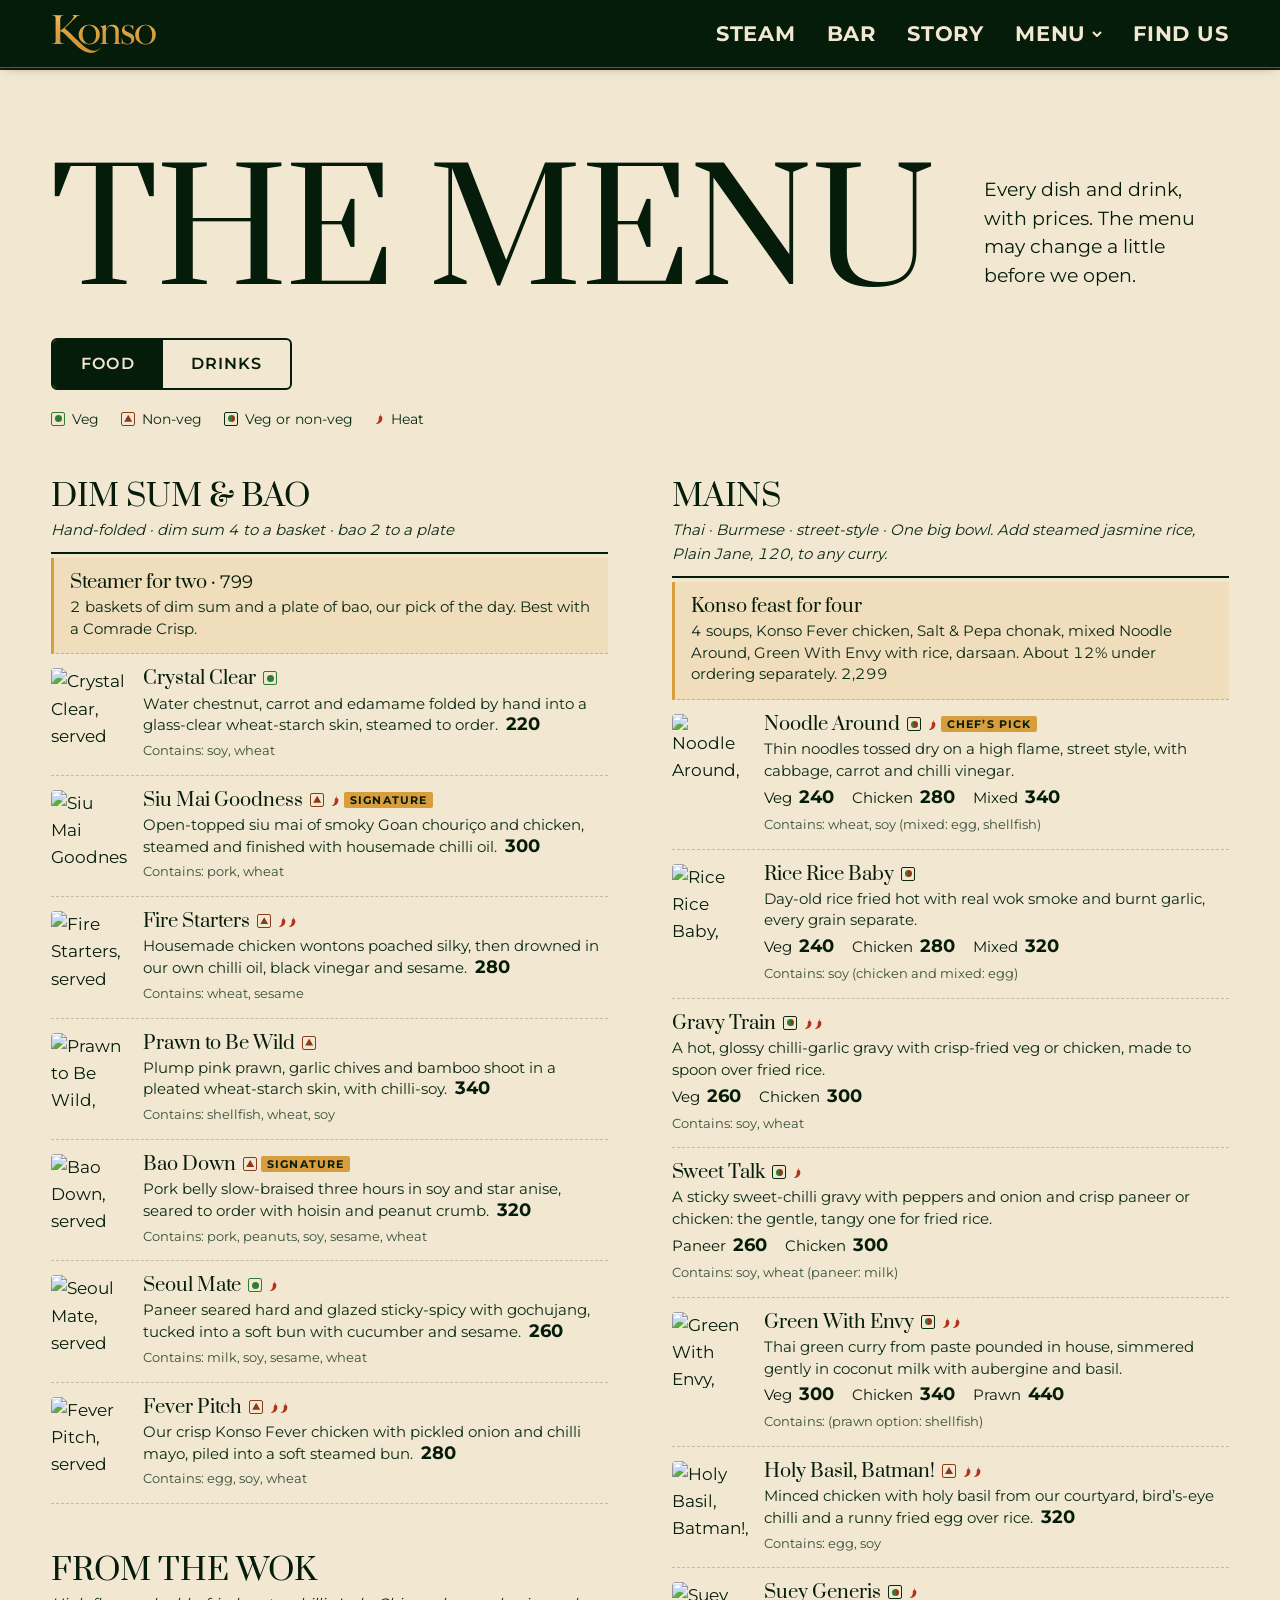
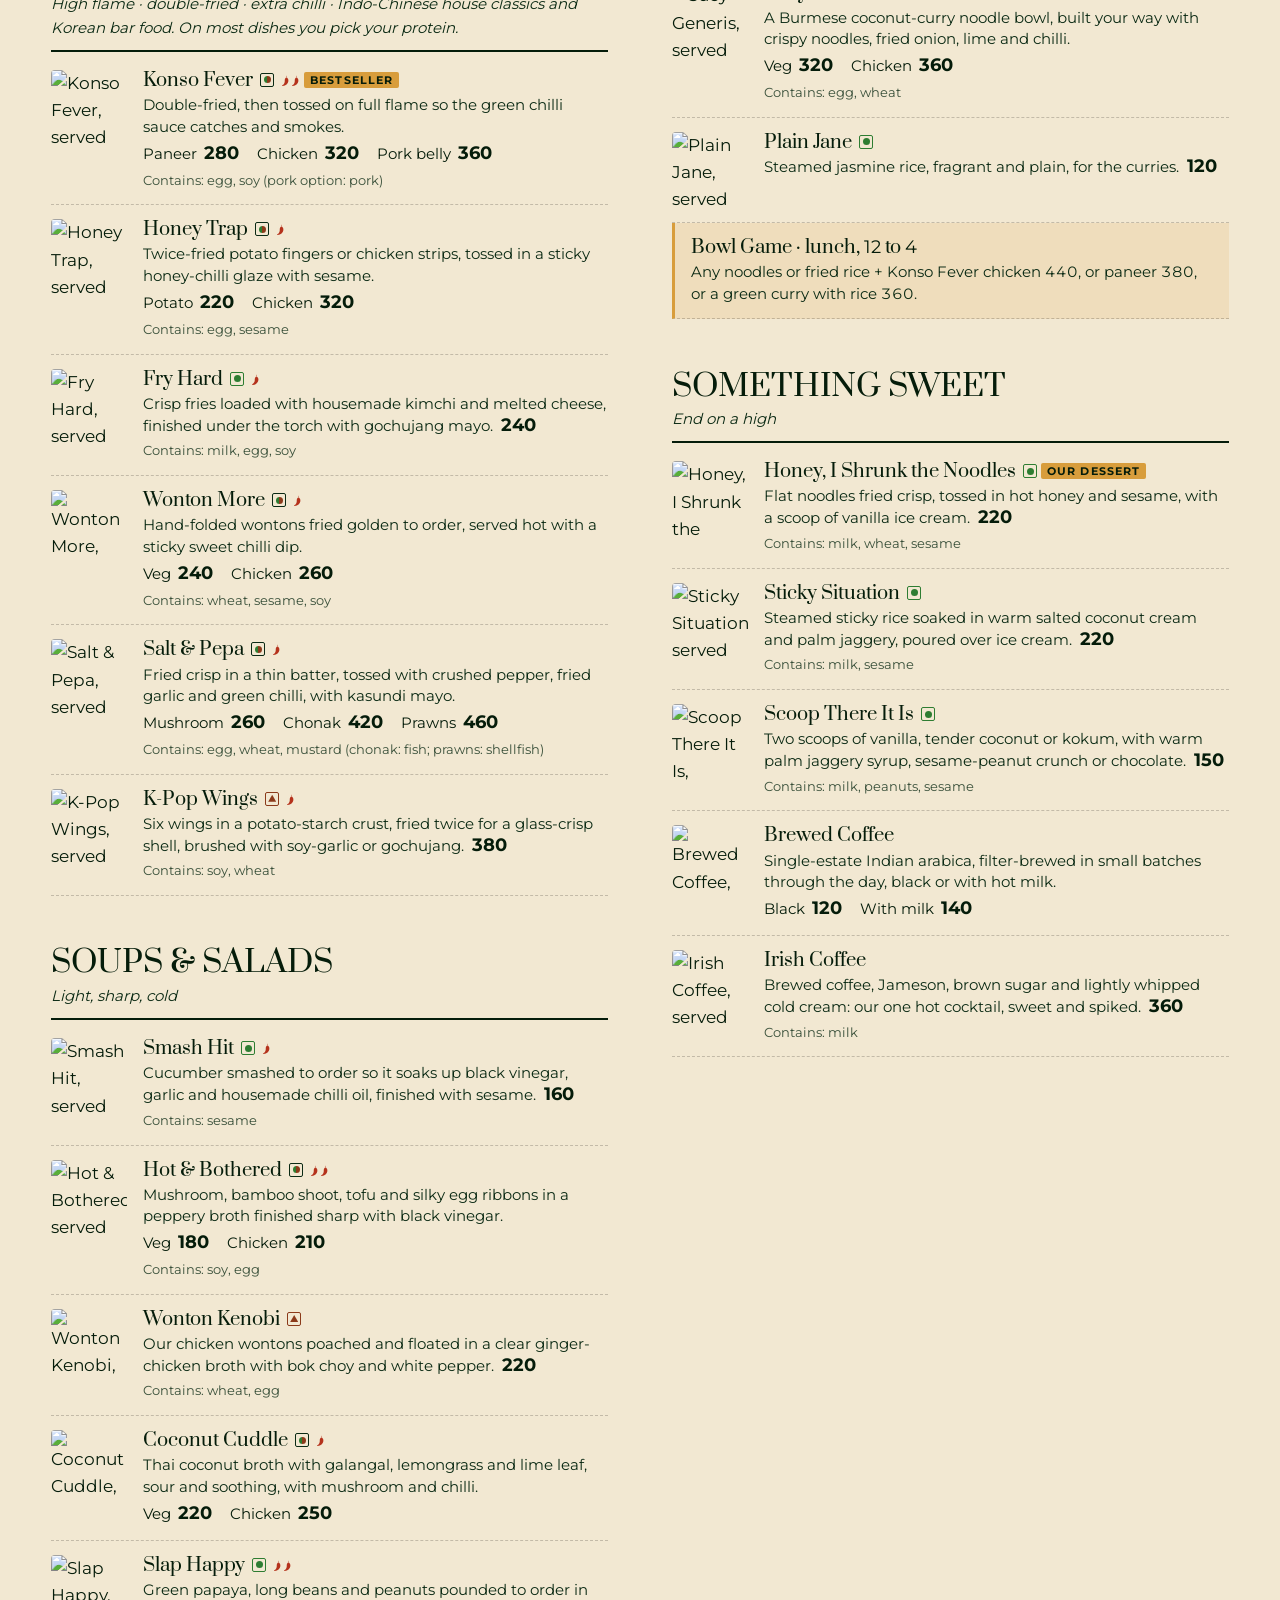
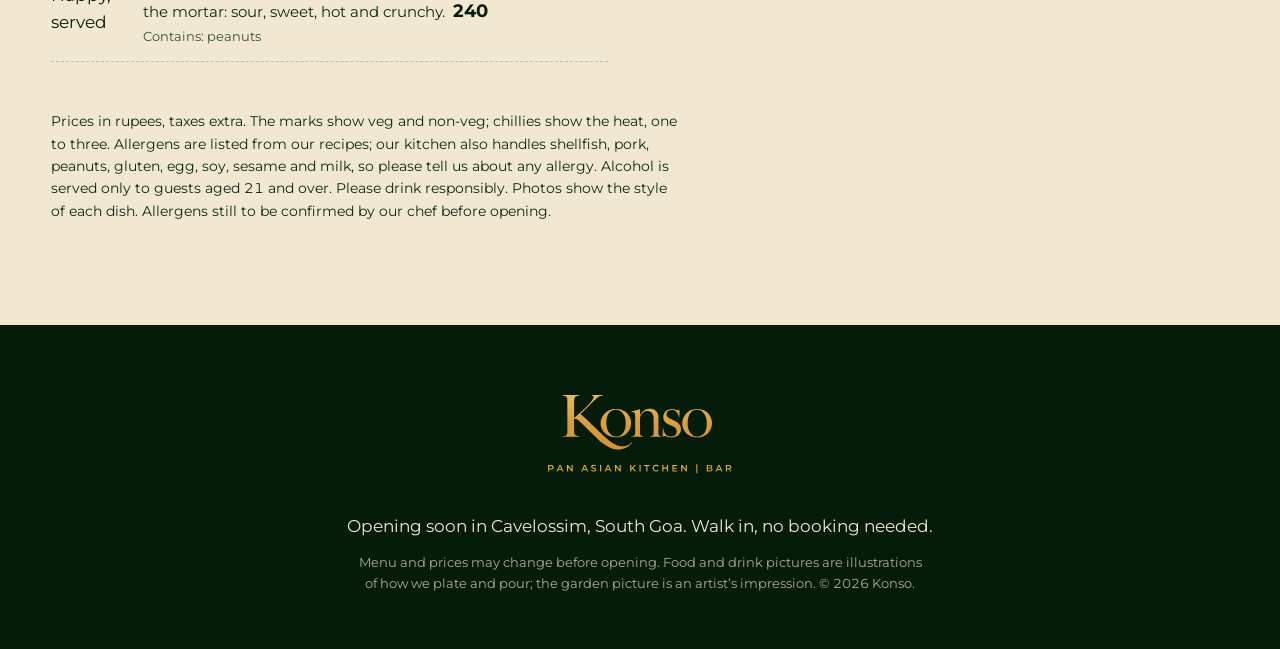
==== commit c38e4aff: "Tagline: Pan Asian Kitchen | Bar (was Pub) across menu page, template, README, lockup Co-Authored-By" ====
--- a/menu.html
+++ b/menu.html
@@ -3,7 +3,7 @@
 <head>
 <meta charset="utf-8">
 <meta name="viewport" content="width=device-width, initial-scale=1">
-<title>Menu · Konso · Pan Asian Kitchen | Pub</title>
+<title>Menu · Konso · Pan Asian Kitchen | Bar</title>
 <meta name="description" content="The full Konso menu with prices: dim sum, bao, wok, mains, curries, desserts, bottled beer, spirits, cocktails and zero-proof drinks">
 <meta name="theme-color" content="#051C0A">
 <meta property="og:title" content="Konso · the menu">
@@ -24,7 +24,7 @@
 <a class="skip" href="#menu">Skip to the menu</a>
 
 <header class="rail">
-  <a class="rail-logo" href="./" aria-label="Konso, home page"><img src="assets/brand/konso-wordmark-gold-tight.svg" alt="Konso · Pan Asian Kitchen | Pub" width="718" height="272"></a>
+  <a class="rail-logo" href="./" aria-label="Konso, home page"><img src="assets/brand/konso-wordmark-gold-tight.svg" alt="Konso · Pan Asian Kitchen | Bar" width="718" height="272"></a>
   <nav class="rail-nav" aria-label="Sections">
     <a href="./#steam">Steam</a>
     <a href="./#bar">Bar</a>
@@ -596,7 +596,7 @@
 </main>
 
 <footer class="foot">
-  <img src="assets/brand/konso-lockup-gold.svg" alt="Konso · Pan Asian Kitchen | Pub" width="1070" height="565" loading="lazy">
+  <img src="assets/brand/konso-lockup-gold.svg" alt="Konso · Pan Asian Kitchen | Bar" width="1070" height="565" loading="lazy">
   <p>Opening soon in Cavelossim, South Goa. Walk in, no booking needed.</p>
   <p class="small">Menu and prices may change before opening. Food and drink pictures are illustrations of how we plate and pour; the garden picture is an artist’s impression. © 2026 Konso.</p>
 </footer>
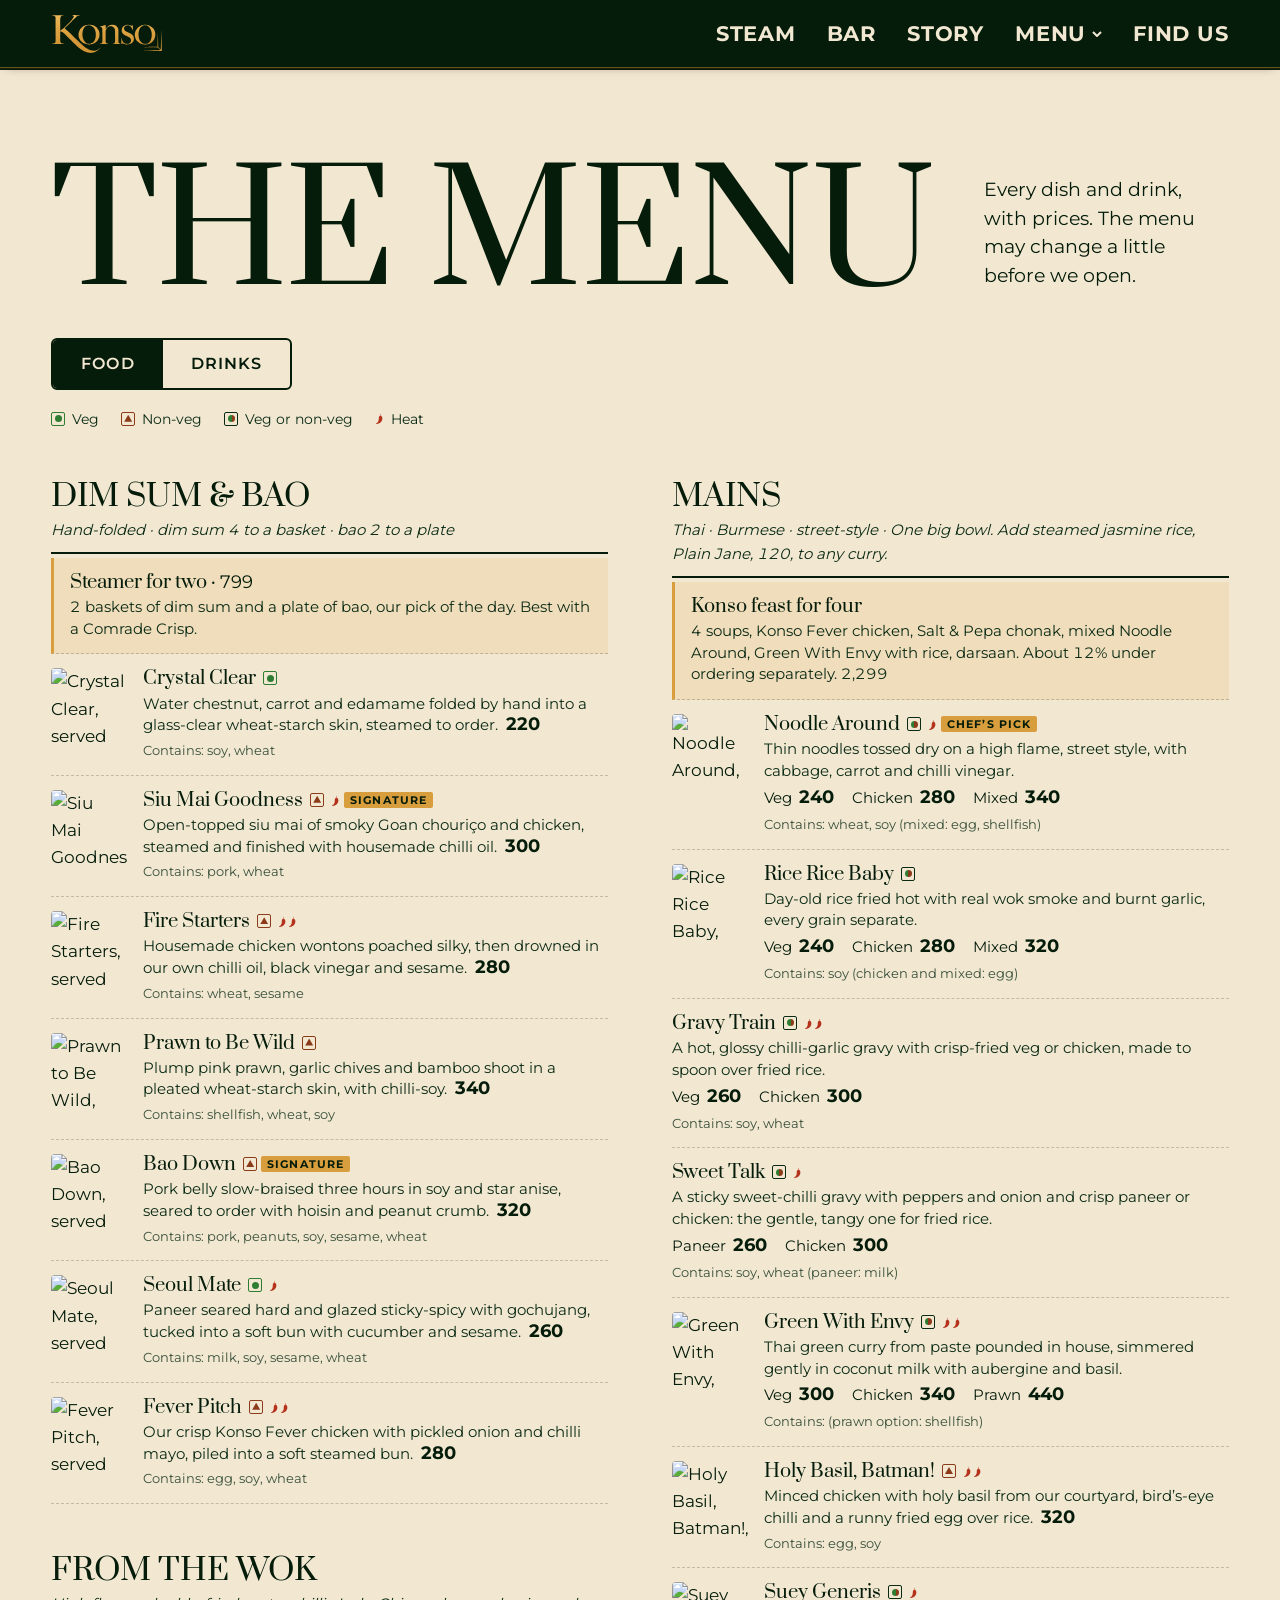
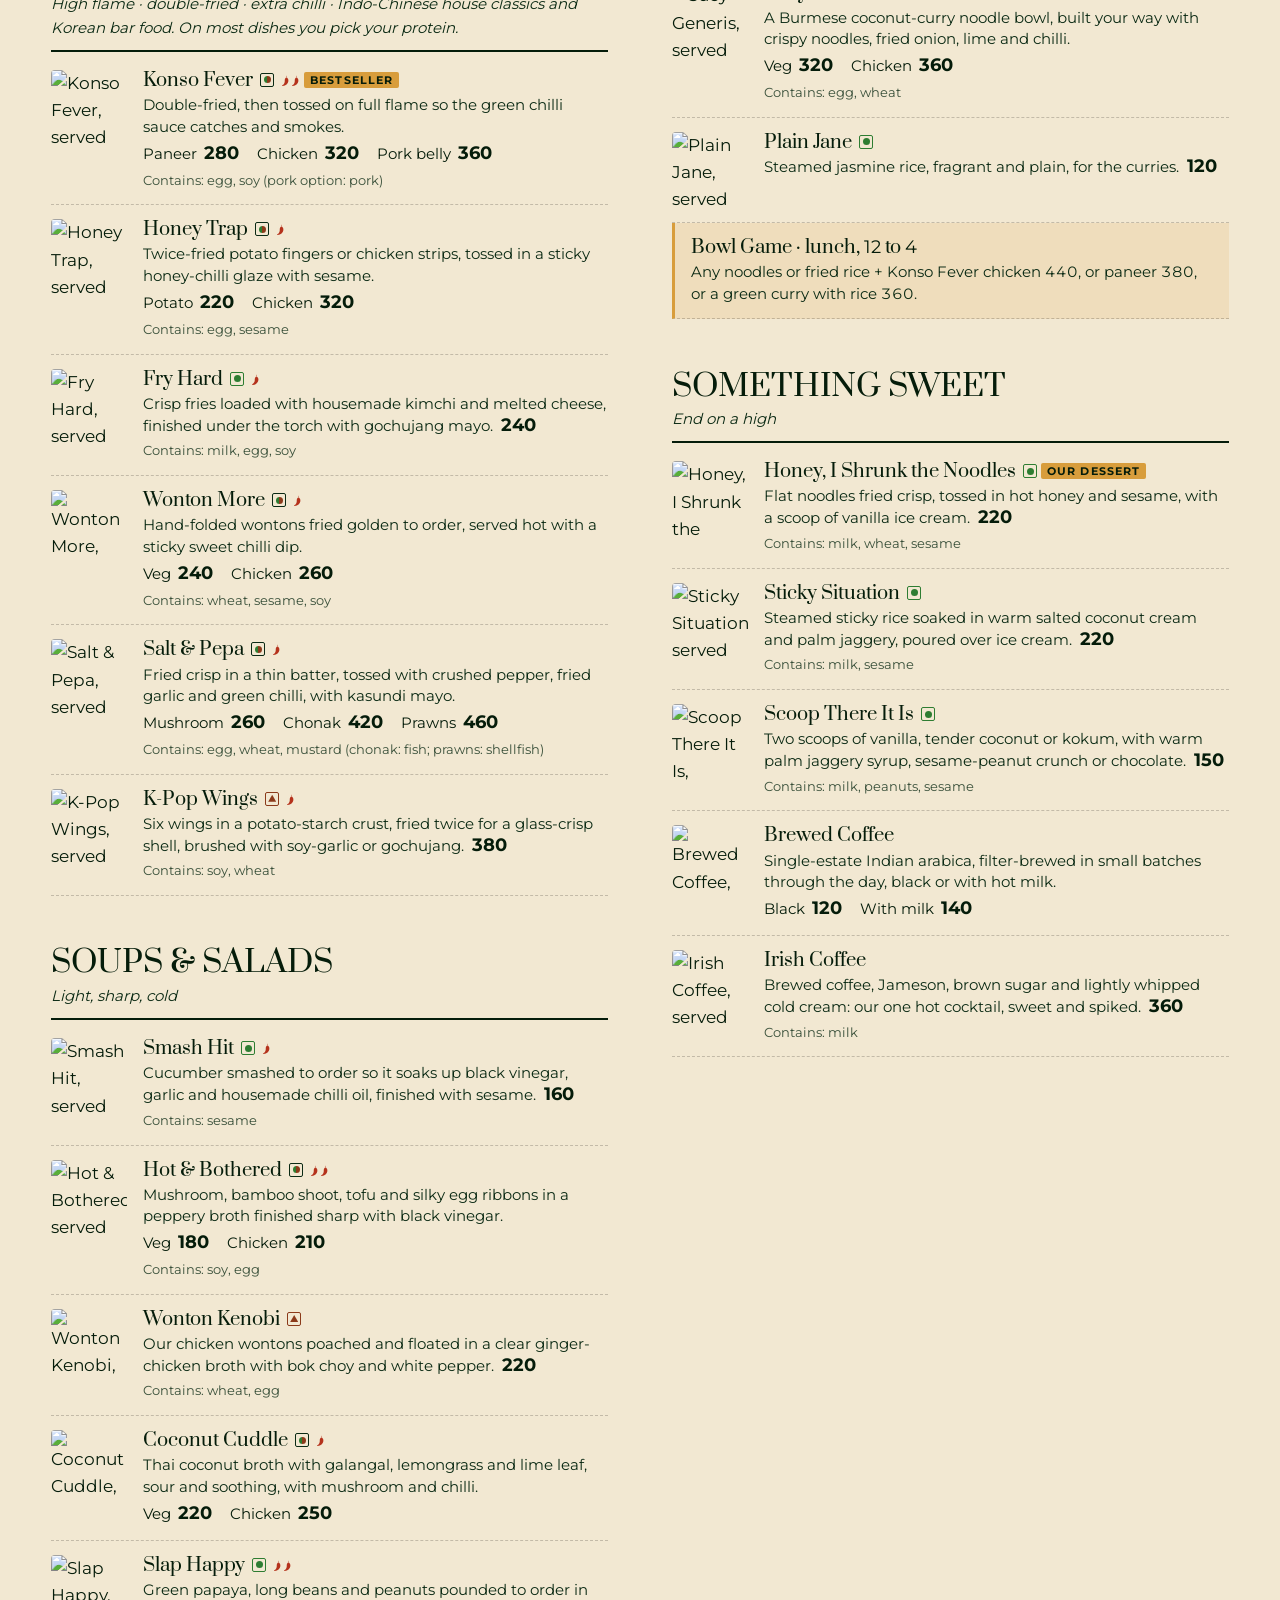
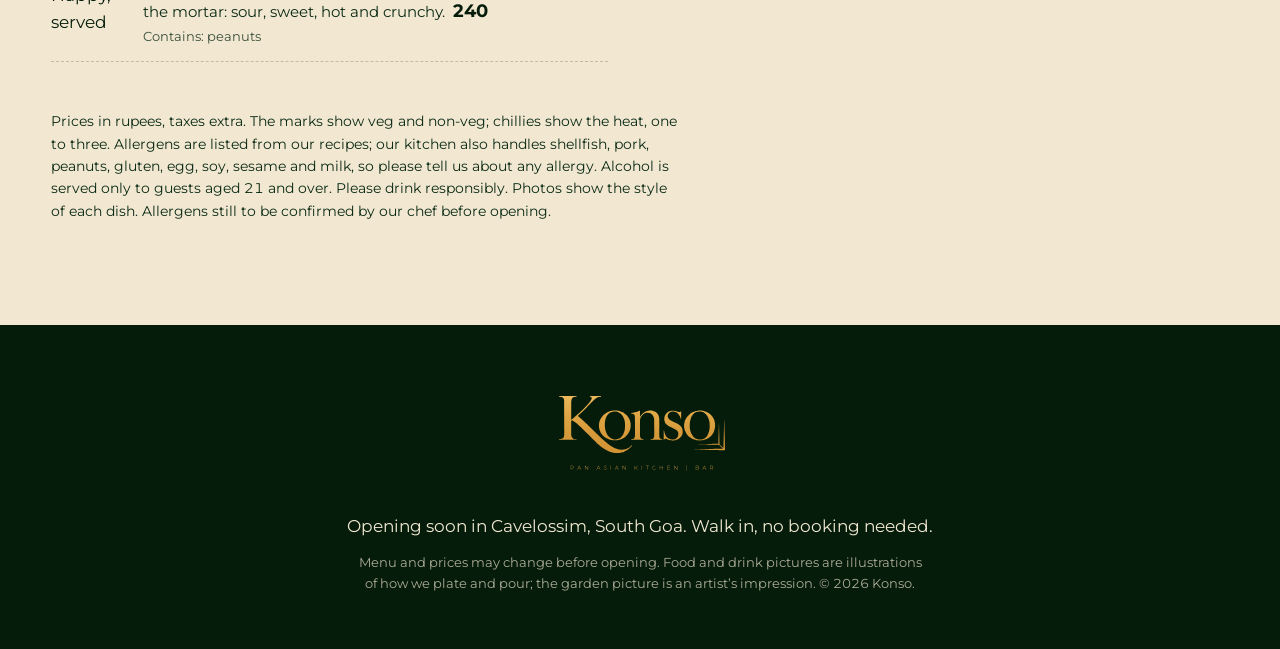
==== commit 9edfc544: "Restyle: classic restaurant layout in the logo's colours, smaller type, full priced menu Dark green " ====
--- a/menu.html
+++ b/menu.html
@@ -438,31 +438,23 @@
 </div>
 </li>
 <li class="dish has-img">
-<img class="dish-img" src="assets/menu/somaek.webp" alt="Somaek, served" loading="lazy" decoding="async" width="640" height="478">
-<div class="dish-body">
-<h4 class="dish-name"><span class="nw">Somaek</span></h4>
-<p class="dish-what">A shot of soju dropped into a cold lager, the loud and cheerful Seoul pub classic. <b class="pe">360</b></p>
-<p class="dish-allergen">Contains: gluten</p>
-</div>
-</li>
-<li class="dish has-img">
-<img class="dish-img" src="assets/menu/coconuthigh.webp" alt="Coconut Feni Highball, served" loading="lazy" decoding="async" width="640" height="478">
-<div class="dish-body">
-<h4 class="dish-name">Coconut Feni <span class="nw">Highball</span></h4>
-<p class="dish-what">Coconut feni and housemade lemongrass syrup built over ice and topped with soda: our long, easy drink. <b class="pe">380</b></p>
-</div>
-</li>
-<li class="dish has-img">
-<img class="dish-img" src="assets/menu/sichuan.webp" alt="Sichuan G&amp;T, served" loading="lazy" decoding="async" width="640" height="478">
-<div class="dish-body">
-<h4 class="dish-name">Sichuan <span class="nw">G&amp;T</span></h4>
+<img class="dish-img" src="assets/menu/coconuthigh.webp" alt="Pink Panchayat, served" loading="lazy" decoding="async" width="640" height="478">
+<div class="dish-body">
+<h4 class="dish-name">Pink <span class="nw">Panchayat</span></h4>
+<p class="dish-what">Coconut feni and housemade lemongrass syrup built over ice and topped with soda: long, easy, and the vote is unanimous. <b class="pe">380</b></p>
+</div>
+</li>
+<li class="dish has-img">
+<img class="dish-img" src="assets/menu/sichuan.webp" alt="Tingle All The Way, served" loading="lazy" decoding="async" width="640" height="478">
+<div class="dish-body">
+<h4 class="dish-name">Tingle All The <span class="nw">Way</span></h4>
 <p class="dish-what">Gin and tonic built tall with grapefruit, finished with Sichuan pepper for a gentle, tingling hum. <b class="pe">420</b></p>
 </div>
 </li>
 <li class="dish has-img">
-<img class="dish-img" src="assets/menu/soju.webp" alt="Soju Yakult, served" loading="lazy" decoding="async" width="640" height="478">
-<div class="dish-body">
-<h4 class="dish-name">Soju <span class="nw">Yakult</span></h4>
+<img class="dish-img" src="assets/menu/soju.webp" alt="Yak Attack, served" loading="lazy" decoding="async" width="640" height="478">
+<div class="dish-body">
+<h4 class="dish-name">Yak <span class="nw">Attack</span></h4>
 <p class="dish-what">Soju, Yakult and fresh lime shaken over ice: sweet, tangy and dangerously easy, a Seoul bar classic. <b class="pe">420</b></p>
 <p class="dish-allergen">Contains: milk</p>
 </div>
@@ -471,25 +463,34 @@
 <img class="dish-img" src="assets/menu/kimchimary.webp" alt="Kimchi Mary, served" loading="lazy" decoding="async" width="640" height="478">
 <div class="dish-body">
 <h4 class="dish-name">Kimchi <span class="nw">Mary</span></h4>
-<p class="dish-what">Vodka, tomato and housemade kimchi brine rolled between tins to keep it smooth, with a gochugaru rim. <b class="pe">420</b></p>
+<p class="dish-what">Vodka, tomato and housemade kimchi brine rolled between tins to keep it smooth, with a gochugaru rim. Brunch with a bite. <b class="pe">420</b></p>
 <p class="dish-allergen">Contains: ask us (kimchi brine)</p>
 </div>
 </li>
 <li class="dish has-img">
-<img class="dish-img" src="assets/menu/lychee.webp" alt="Lychee &amp; Lemongrass Martini, served" loading="lazy" decoding="async" width="640" height="478">
-<div class="dish-body">
-<h4 class="dish-name">Lychee &amp; Lemongrass <span class="nw">Martini</span></h4>
+<img class="dish-img" src="assets/menu/lychee.webp" alt="Lychee Lemon-Gras, served" loading="lazy" decoding="async" width="640" height="478">
+<div class="dish-body">
+<h4 class="dish-name">Lychee <span class="nw">Lemon-Gras</span></h4>
 <p class="dish-what">Vodka, lychee, lemongrass and lime, shaken hard, double-strained and crowned with a whole lychee. <b class="pe">440</b></p>
 </div>
 </li>
 <li class="dish has-img">
-<img class="dish-img" src="assets/menu/margarita.webp" alt="Tamarind Chilli Margarita, served" loading="lazy" decoding="async" width="640" height="478">
-<div class="dish-body">
-<h4 class="dish-name">Tamarind Chilli <span class="nw">Margarita</span></h4>
+<img class="dish-img" src="assets/menu/margarita.webp" alt="Tam-Tam Margarita, served" loading="lazy" decoding="async" width="640" height="478">
+<div class="dish-body">
+<h4 class="dish-name">Tam-Tam <span class="nw">Margarita</span></h4>
 <p class="dish-what">Agave spirit, tamarind and lime shaken and served on the rocks with a chilli-salt rim. <b class="pe">460</b></p>
 </div>
-</li></ul>
-</section></div><div class="menu-col"><section class="menu-sec" id="m-zero-proof" aria-labelledby="h-zero-proof">
+</li>
+<li class="dish has-img">
+<img class="dish-img" src="assets/menu/somaek.webp" alt="Somaek Bomb, served" loading="lazy" decoding="async" width="640" height="478">
+<div class="dish-body">
+<h4 class="dish-name">Somaek <span class="nw">Bomb</span></h4>
+<p class="dish-what">A shot of soju dropped into a cold lager. Shout “Geonbae!” or it doesn’t count. <b class="pe">360</b></p>
+<p class="dish-allergen">Contains: gluten</p>
+</div>
+</li></ul>
+</section>
+<section class="menu-sec" id="m-zero-proof" aria-labelledby="h-zero-proof">
 <header class="menu-sec-head"><h3 id="h-zero-proof">Zero Proof</h3><p>Pressed and brewed in house</p></header>
 <ul class="dish-list"><li class="dish has-img">
 <img class="dish-img" src="assets/menu/limesoda.webp" alt="Fresh Lime Soda, served" loading="lazy" decoding="async" width="640" height="478">
@@ -534,57 +535,102 @@
 <p class="dish-opts"><span>Still 1 L <b>60</b></span><span>sparkling 330 ml <b>120</b></span></p>
 </div>
 </li></ul>
-</section>
-<section class="menu-sec" id="m-whisky-vodka" aria-labelledby="h-whisky-vodka">
-<header class="menu-sec-head"><h3 id="h-whisky-vodka">Whisky &amp; Vodka</h3><p>30 / 60 ml</p></header>
-<ul class="dish-list"><li class="dish dish-note">
-<div class="dish-body">
-<h4 class="dish-name">Single malt flight · 650</h4>
-<p class="dish-what">Paul John, Glenlivet 12 and Talisker 10, 20 ml each, on a board with tasting notes and chilli peanuts.</p>
-</div>
-</li>
-<li class="dish">
-<div class="dish-body">
-<h4 class="dish-name">Dewar’s White <span class="nw">Label</span></h4>
-<p class="dish-what">Our highball whisky: honeyed and soft, served tall over ice with soda and a lemon twist. <b class="pe">200 / 380</b></p>
-</div>
-</li>
-<li class="dish">
-<div class="dish-body">
-<h4 class="dish-name">House Infused <span class="nw">Vodkas</span></h4>
-<p class="dish-what">Lemongrass-ginger or chilli-garlic, infused in house and served ice-cold as a shot, or with tonic. <b class="pe">240 / 440</b></p>
-</div>
-</li>
-<li class="dish">
-<div class="dish-body">
-<h4 class="dish-name"><span class="nw">Jameson</span></h4>
-<p class="dish-what">Irish whiskey, smooth with vanilla and toasted wood: neat, with ginger ale, or in our Irish coffee. <b class="pe">280 / 520</b></p>
-</div>
-</li>
-<li class="dish has-img">
-<img class="dish-img" src="assets/menu/neat.webp" alt="Paul John Brilliance, served" loading="lazy" decoding="async" width="640" height="478">
-<div class="dish-body">
-<h4 class="dish-name">Paul John <span class="nw">Brilliance</span></h4>
-<p class="dish-what">Indian single malt distilled in Cuncolim, South Goa: honey, vanilla and toffee, neat or on one large cube. <b class="pe">320 / 600</b></p>
-</div>
-</li>
-<li class="dish">
-<div class="dish-body">
-<h4 class="dish-name">Glenlivet <span class="nw">12</span></h4>
-<p class="dish-what">Speyside single malt, the easy first malt: pineapple, pear and vanilla, neat or on a rock. <b class="pe">420 / 800</b></p>
-</div>
-</li>
-<li class="dish has-img">
-<img class="dish-img" src="assets/menu/toki.webp" alt="Suntory Toki Highball, served" loading="lazy" decoding="async" width="640" height="478">
-<div class="dish-body">
-<h4 class="dish-name">Suntory Toki <span class="nw">Highball</span></h4>
-<p class="dish-what">Japanese blended whisky with green apple and white pepper, built tall with ice, soda and a lemon twist. <b class="pe">420</b></p>
-</div>
-</li>
-<li class="dish">
-<div class="dish-body">
-<h4 class="dish-name">Talisker <span class="nw">10</span></h4>
-<p class="dish-what">Isle of Skye single malt for peat lovers: sea salt, black pepper and bonfire smoke, neat. <b class="pe">520 / 1,000</b></p>
+</section></div><div class="menu-col"><section class="menu-sec" id="m-whisky" aria-labelledby="h-whisky">
+<header class="menu-sec-head"><h3 id="h-whisky">Whisky</h3><p>30 / 60 ml</p></header>
+<ul class="dish-list"><li class="dish">
+<div class="dish-body">
+<h4 class="dish-name">The <span class="nw">Gateway</span></h4>
+<p class="dish-what">Dewar’s White Label highball, honeyed and soft. <b class="pe">200 / 380</b></p>
+</div>
+</li>
+<li class="dish">
+<div class="dish-body">
+<h4 class="dish-name">Irish <span class="nw">Eyes</span></h4>
+<p class="dish-what">Jameson: smooth vanilla and toasted wood, neat or with ginger ale. <b class="pe">280 / 520</b></p>
+</div>
+</li>
+<li class="dish">
+<div class="dish-body">
+<h4 class="dish-name">Made in <span class="nw">Cuncolim</span></h4>
+<p class="dish-what">Paul John, single malt from South Goa. <b class="pe">320 / 600</b></p>
+</div>
+</li>
+<li class="dish">
+<div class="dish-body">
+<h4 class="dish-name">Easy Does <span class="nw">It</span></h4>
+<p class="dish-what">Glenlivet 12, the friendly first malt. <b class="pe">420 / 800</b></p>
+</div>
+</li>
+<li class="dish">
+<div class="dish-body">
+<h4 class="dish-name">Toki <span class="nw">Time</span></h4>
+<p class="dish-what">Suntory Toki highball, crisp and green apple. <b class="pe">420</b></p>
+</div>
+</li>
+<li class="dish">
+<div class="dish-body">
+<h4 class="dish-name">Bonfire <span class="nw">Night</span></h4>
+<p class="dish-what">Talisker 10: sea salt and bonfire smoke. <b class="pe">520 / 1,000</b></p>
+</div>
+</li>
+<li class="dish">
+<div class="dish-body">
+<h4 class="dish-name">The <span class="nw">Flight</span></h4>
+<p class="dish-what">Paul John, Glenlivet and Talisker, 20 ml each, with chilli peanuts. <b class="pe">650</b></p>
+</div>
+</li></ul>
+</section>
+<section class="menu-sec" id="m-vodka" aria-labelledby="h-vodka">
+<header class="menu-sec-head"><h3 id="h-vodka">Vodka</h3><p>Infused in house · 30 / 60 ml</p></header>
+<ul class="dish-list"><li class="dish">
+<div class="dish-body">
+<h4 class="dish-name">Lemongrass-Ginger <span class="nw">Vodka</span></h4>
+<p class="dish-what">Infused in house, ice-cold as a shot or long with tonic. Fresh and zingy. <b class="pe">240 / 440</b></p>
+</div>
+</li>
+<li class="dish">
+<div class="dish-body">
+<h4 class="dish-name">Chilli-Garlic <span class="nw">Vodka</span></h4>
+<p class="dish-what">Infused in house, for people who like to be woken up. <b class="pe">240 / 440</b></p>
+</div>
+</li>
+<li class="dish">
+<div class="dish-body">
+<h4 class="dish-name">Clear <span class="nw">Conscience</span></h4>
+<p class="dish-what">House vodka, tonic, lime. No regrets. <b class="pe">240 / 440</b></p>
+</div>
+</li></ul>
+</section>
+<section class="menu-sec" id="m-wine" aria-labelledby="h-wine">
+<header class="menu-sec-head"><h3 id="h-wine">Wine</h3><p>Glass / bottle</p></header>
+<ul class="dish-list"><li class="dish">
+<div class="dish-body">
+<h4 class="dish-name"><span class="nw">Bubbles</span></h4>
+<p class="dish-what">Sparkling brut, dim sum’s best friend. <b class="pe">450 / 1,900</b></p>
+</div>
+</li>
+<li class="dish">
+<div class="dish-body">
+<h4 class="dish-name">Crisp <span class="nw">White</span></h4>
+<p class="dish-what">Sauvignon Blanc, cuts through chilli and garlic. <b class="pe">380 / 1,600</b></p>
+</div>
+</li>
+<li class="dish">
+<div class="dish-body">
+<h4 class="dish-name"><span class="nw">Pink</span></h4>
+<p class="dish-what">Dry rosé. Pretty, and it behaves. <b class="pe">380 / 1,600</b></p>
+</div>
+</li>
+<li class="dish">
+<div class="dish-body">
+<h4 class="dish-name">Easy <span class="nw">Red</span></h4>
+<p class="dish-what">Shiraz, soft and fruity, good with pork belly. <b class="pe">400 / 1,700</b></p>
+</div>
+</li>
+<li class="dish">
+<div class="dish-body">
+<h4 class="dish-name">Sangria <span class="nw">Jug</span></h4>
+<p class="dish-what">Red wine and fruit. Serves 3 to 4. <b class="pe">1,100</b></p>
 </div>
 </li></ul>
 </section></div></div>
